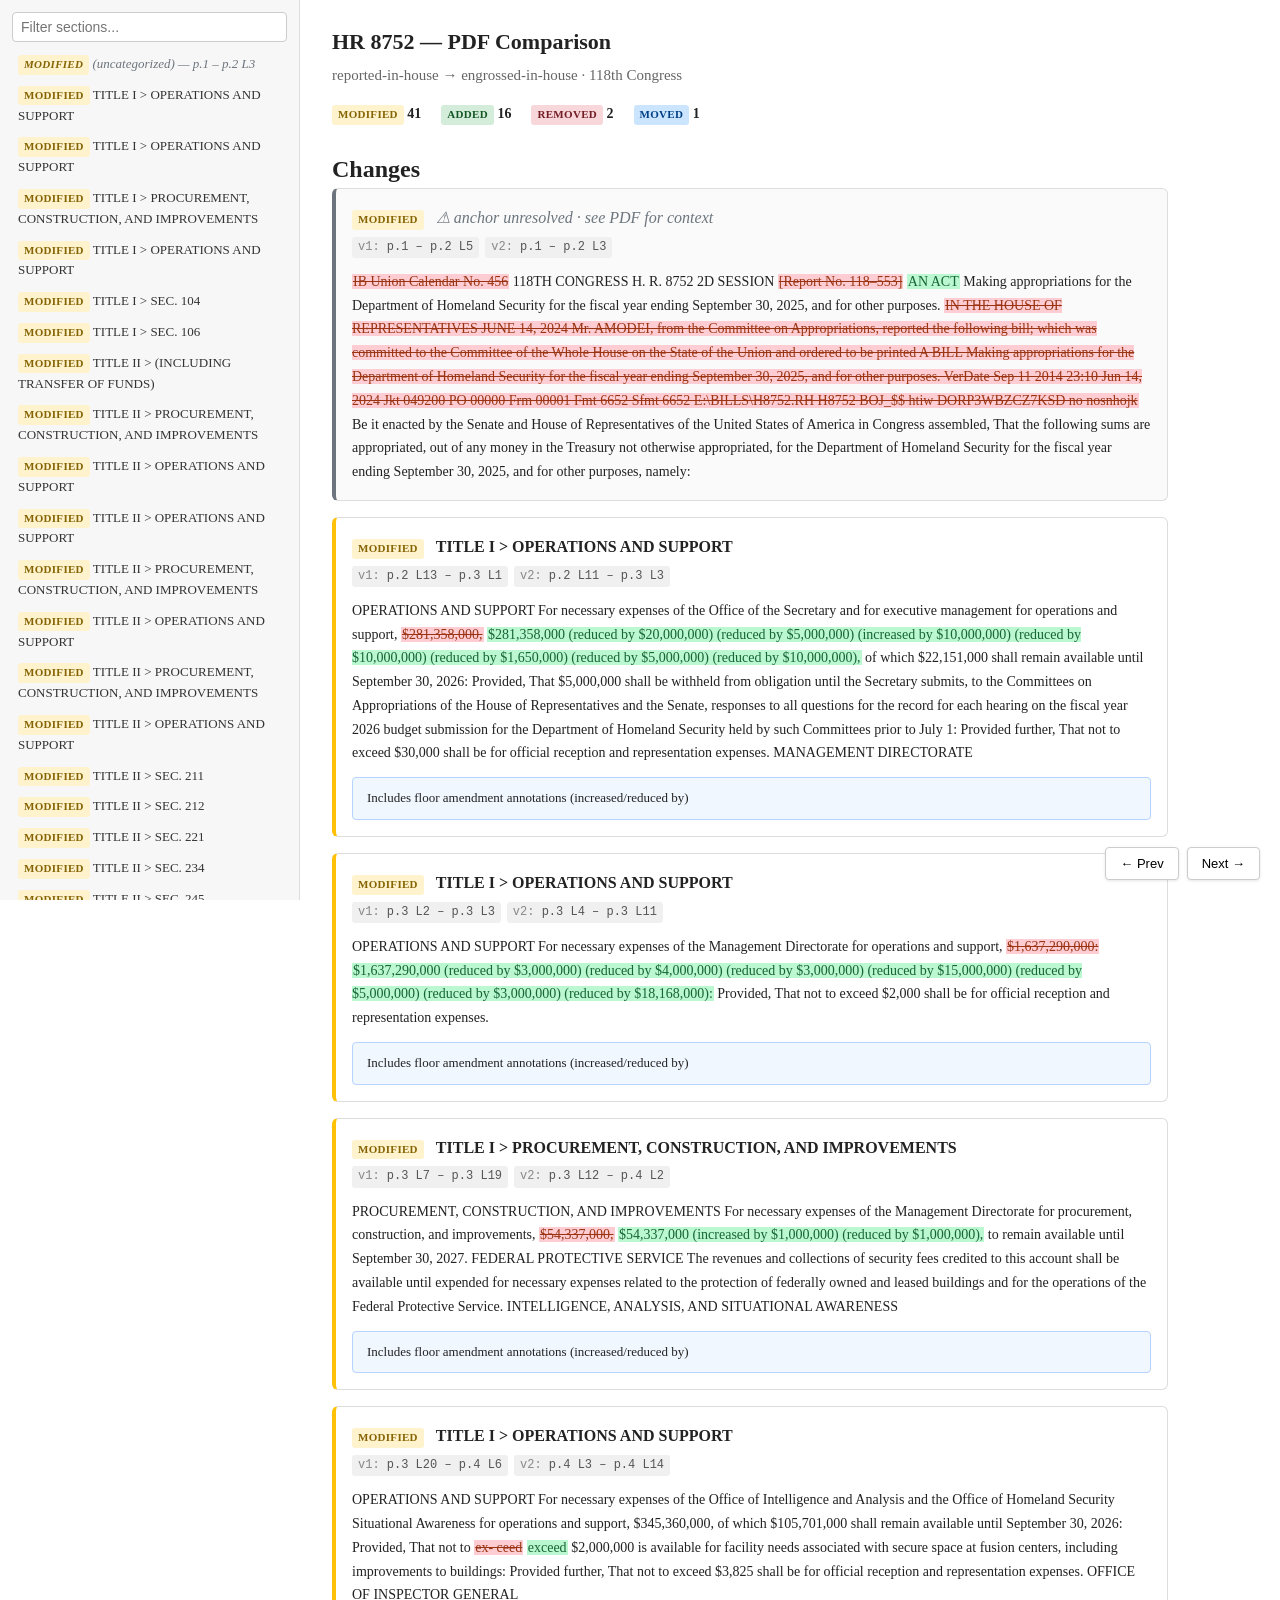
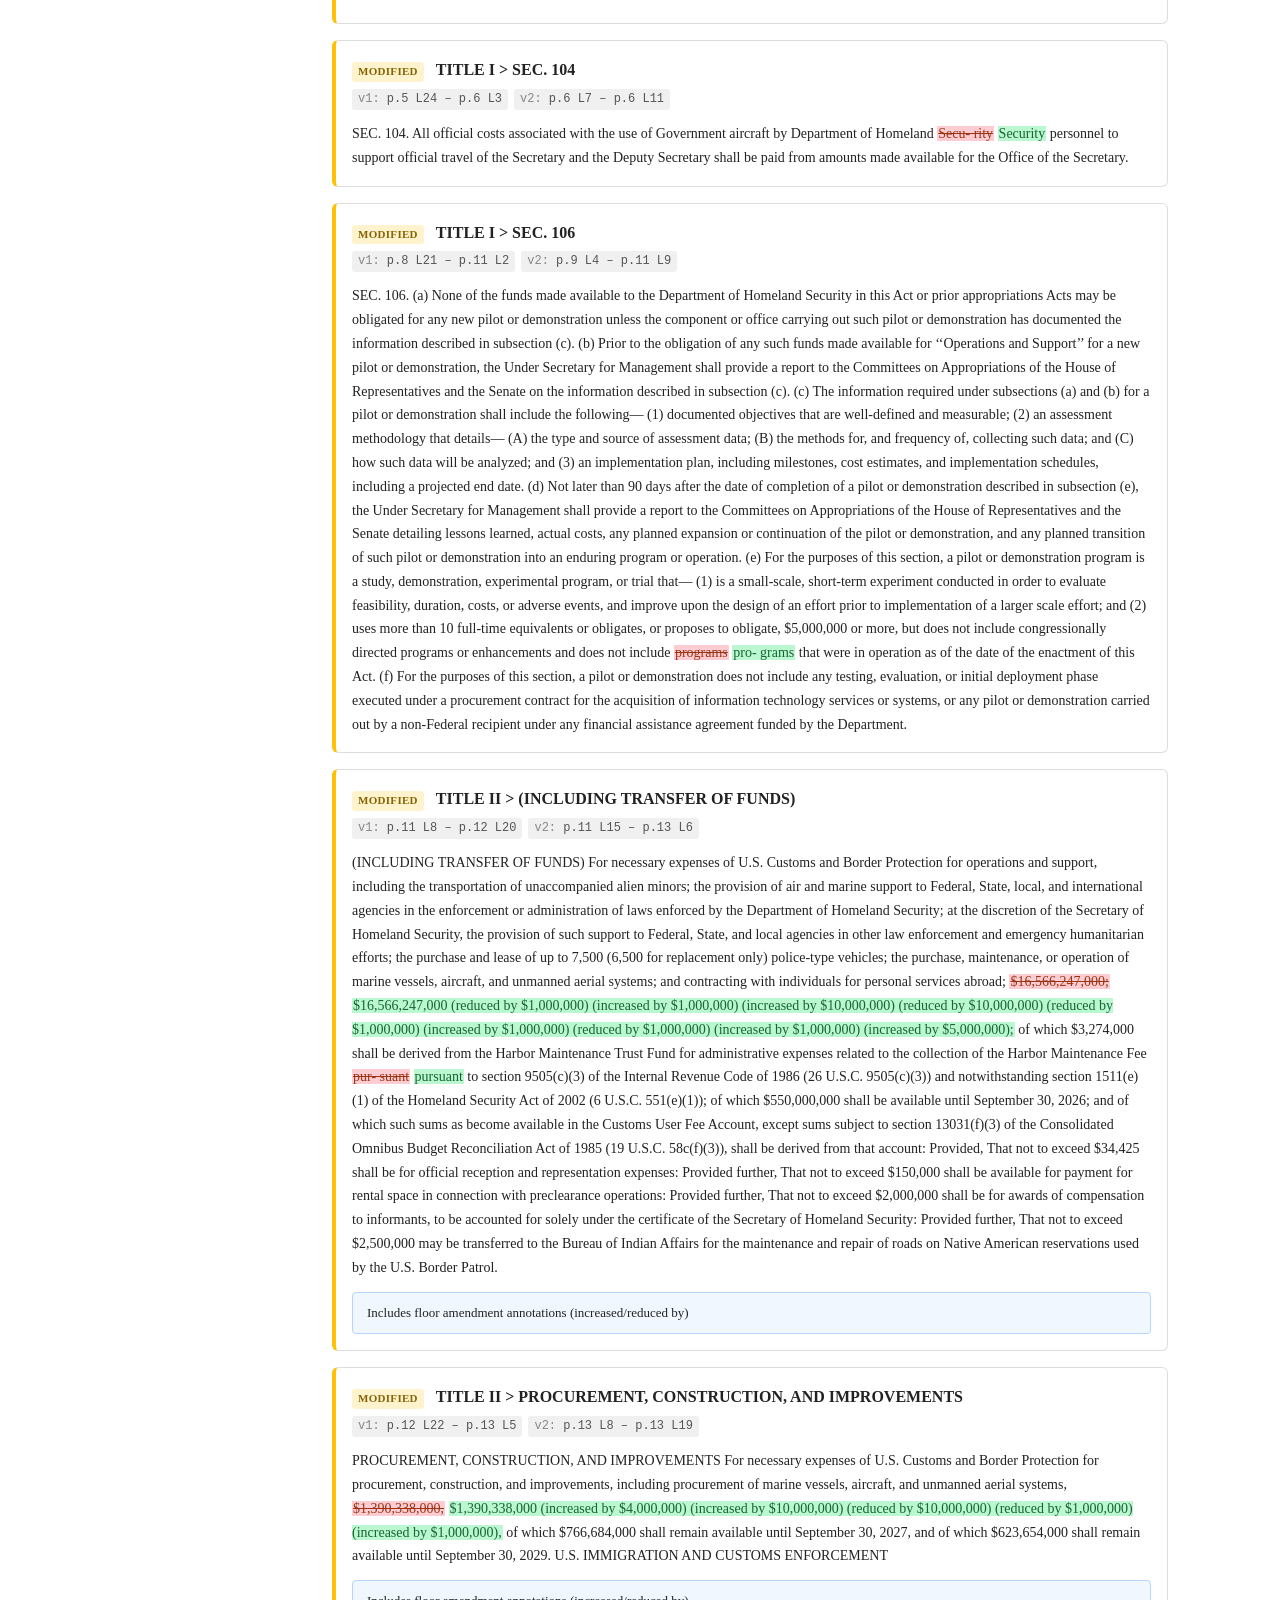
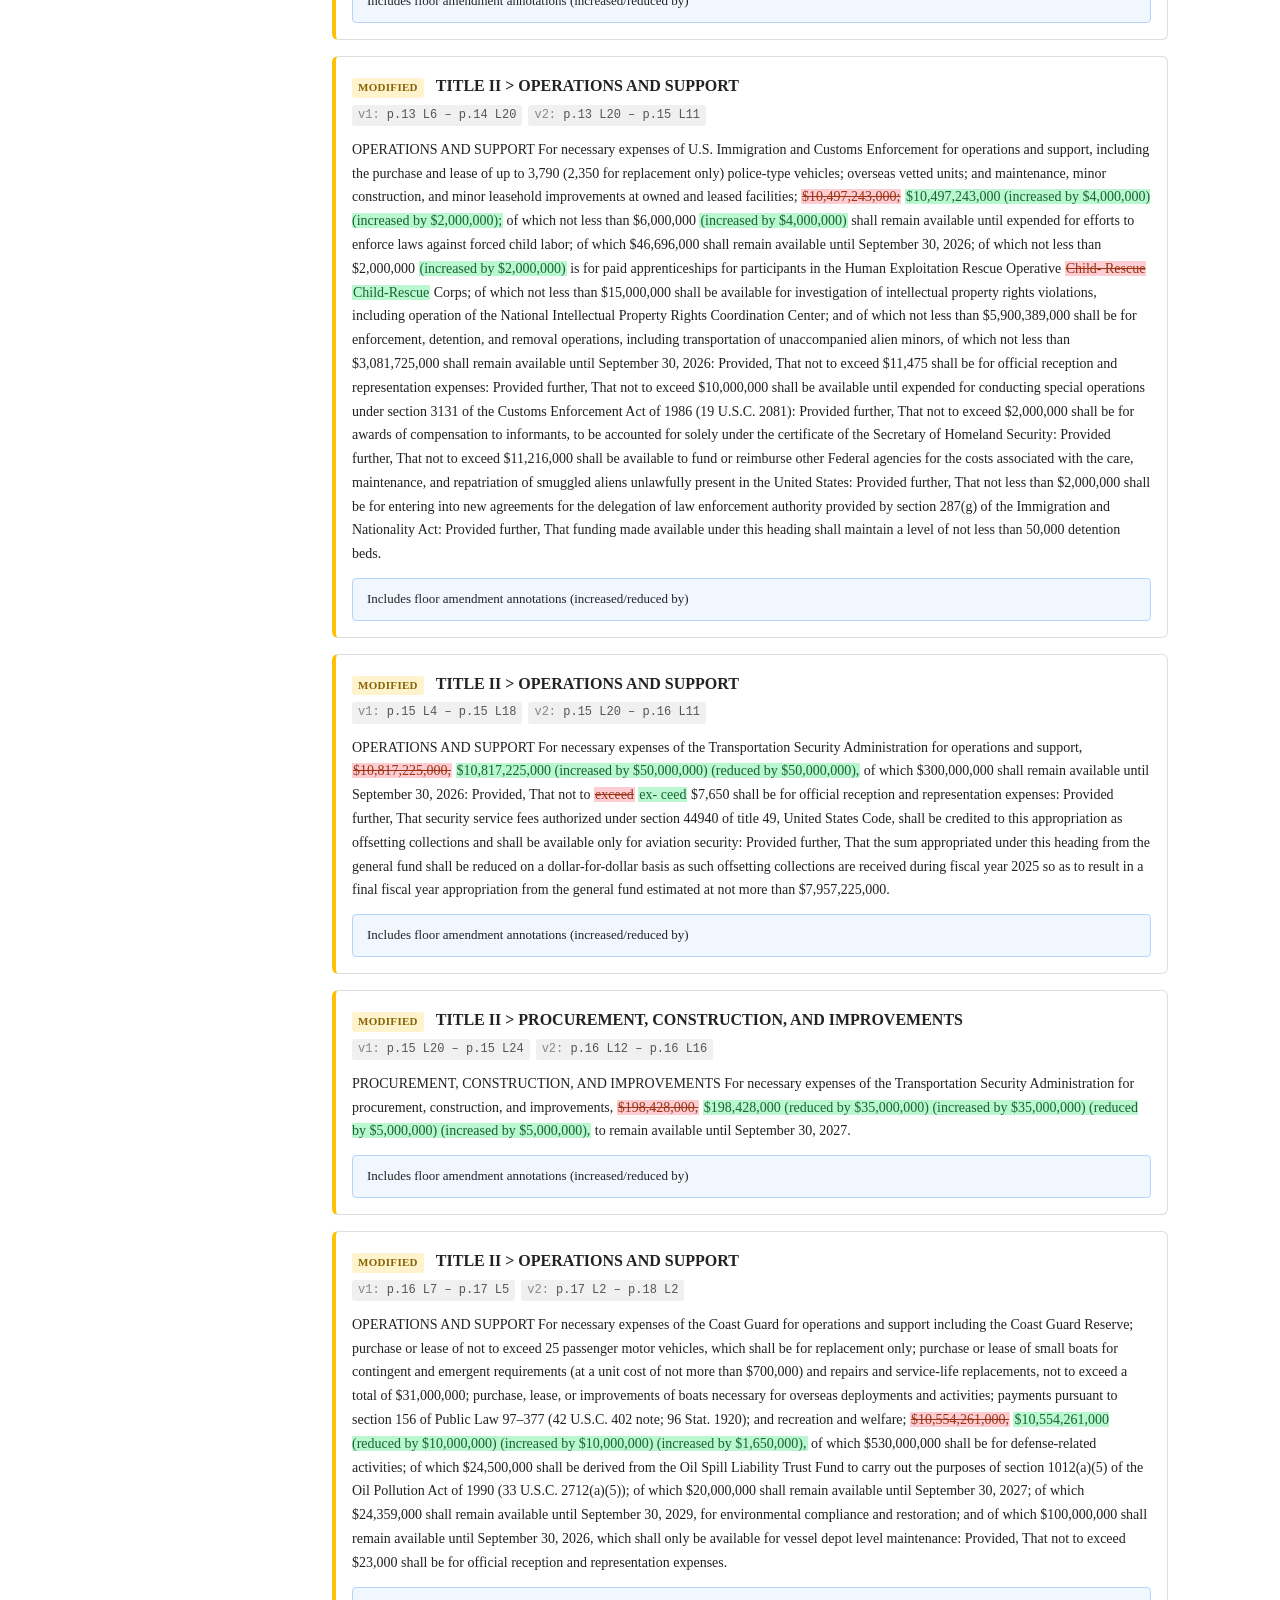
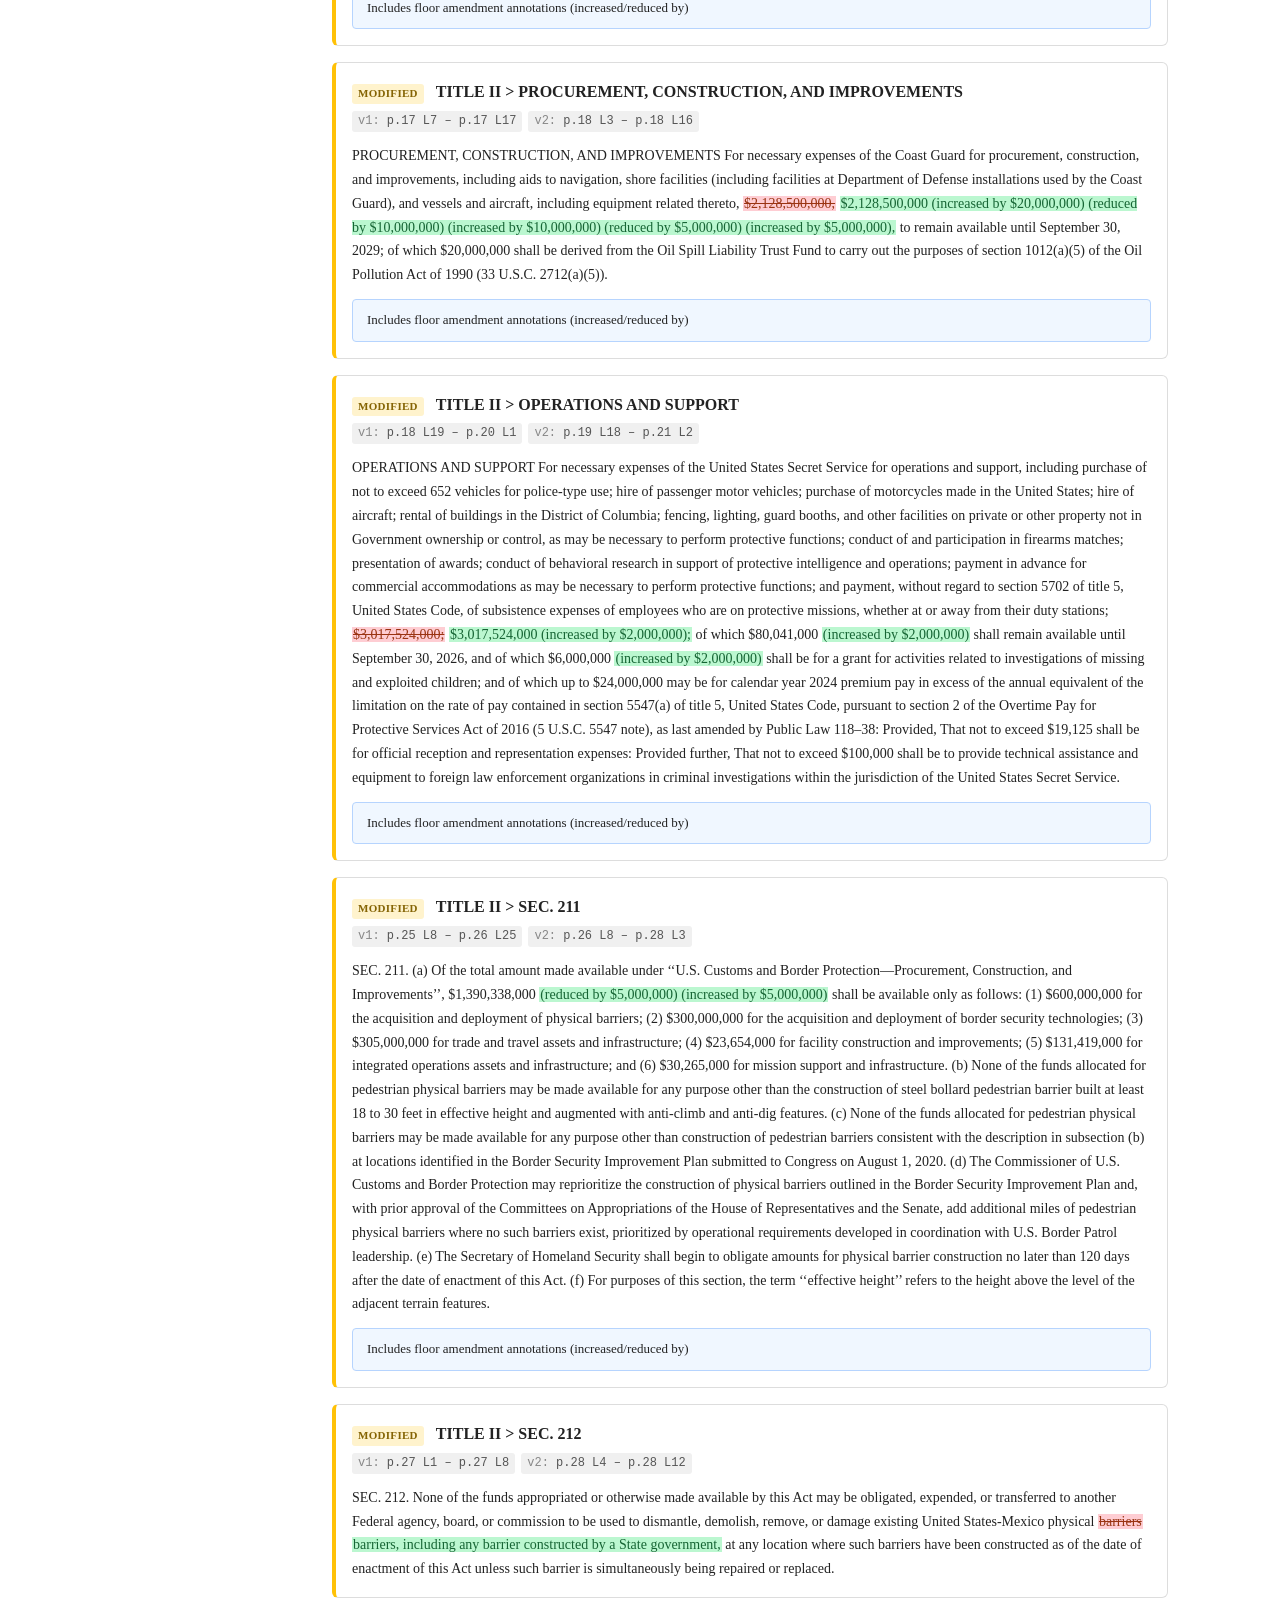
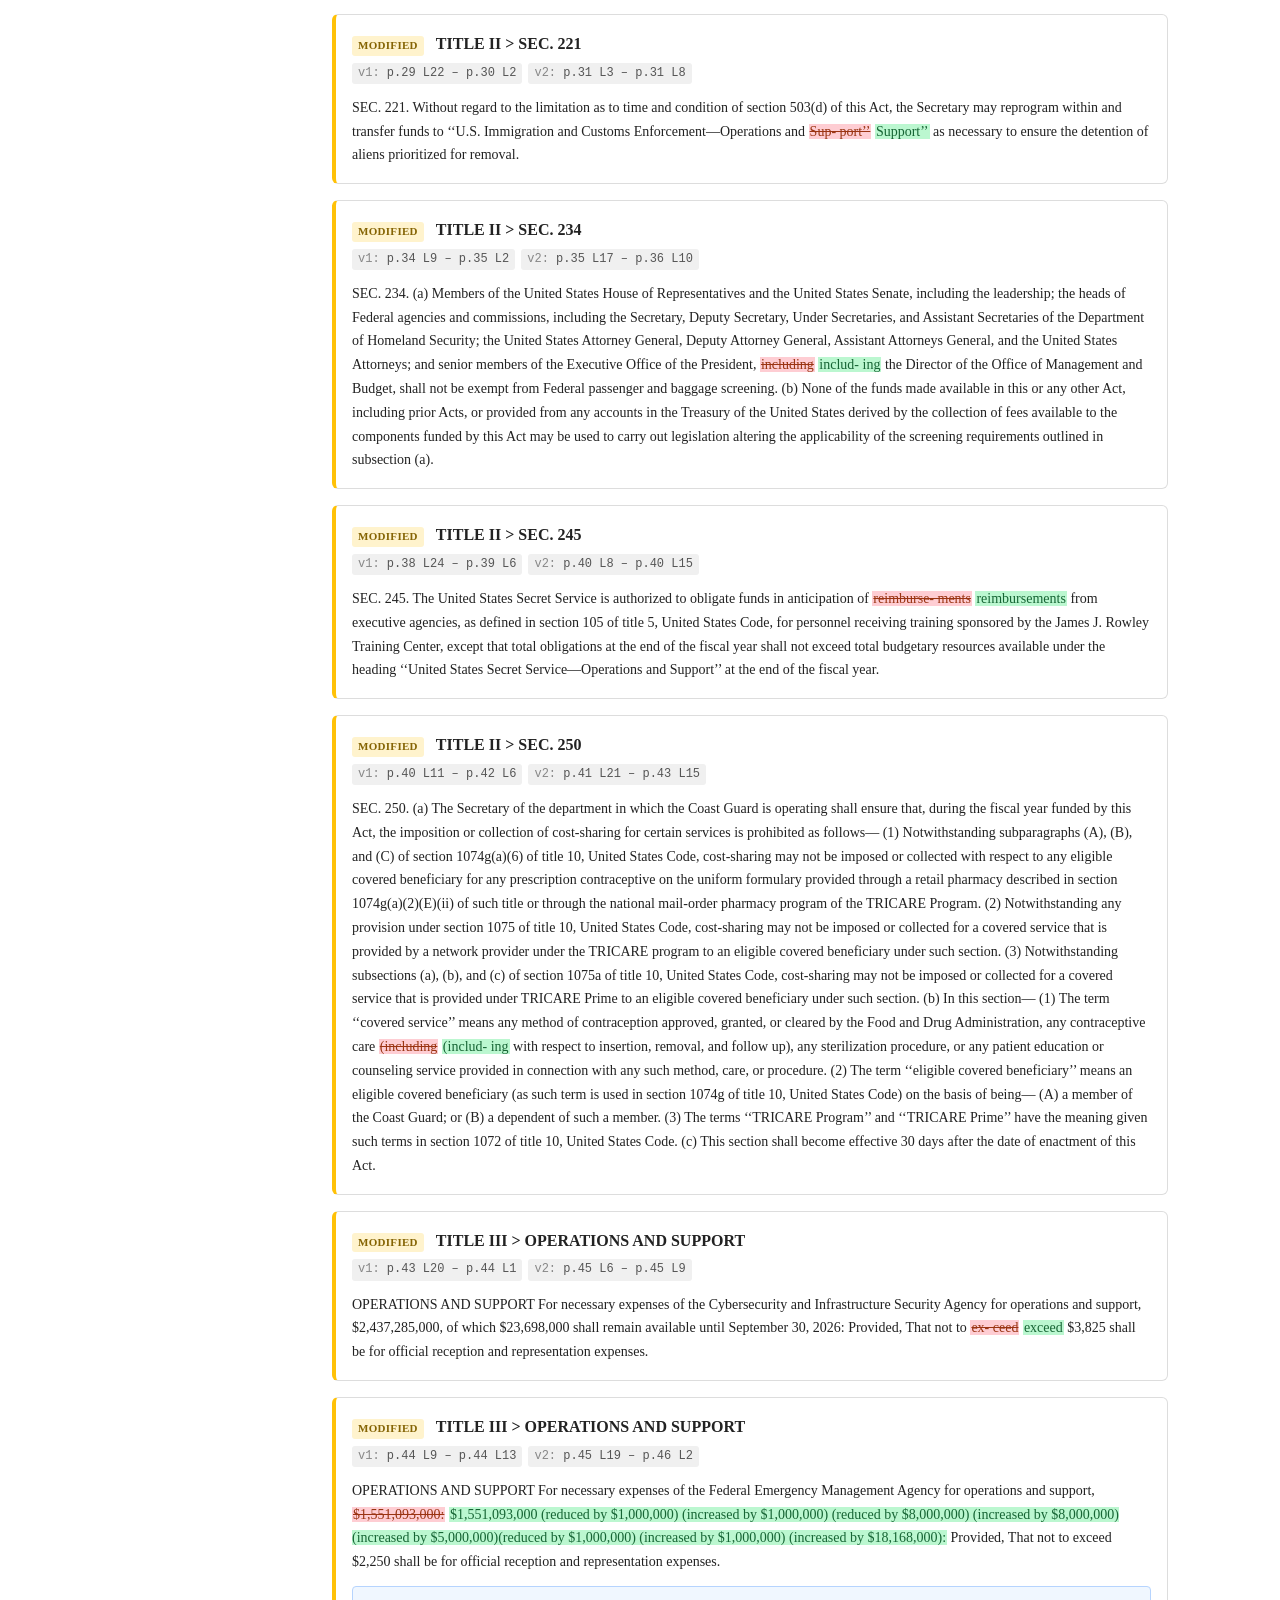
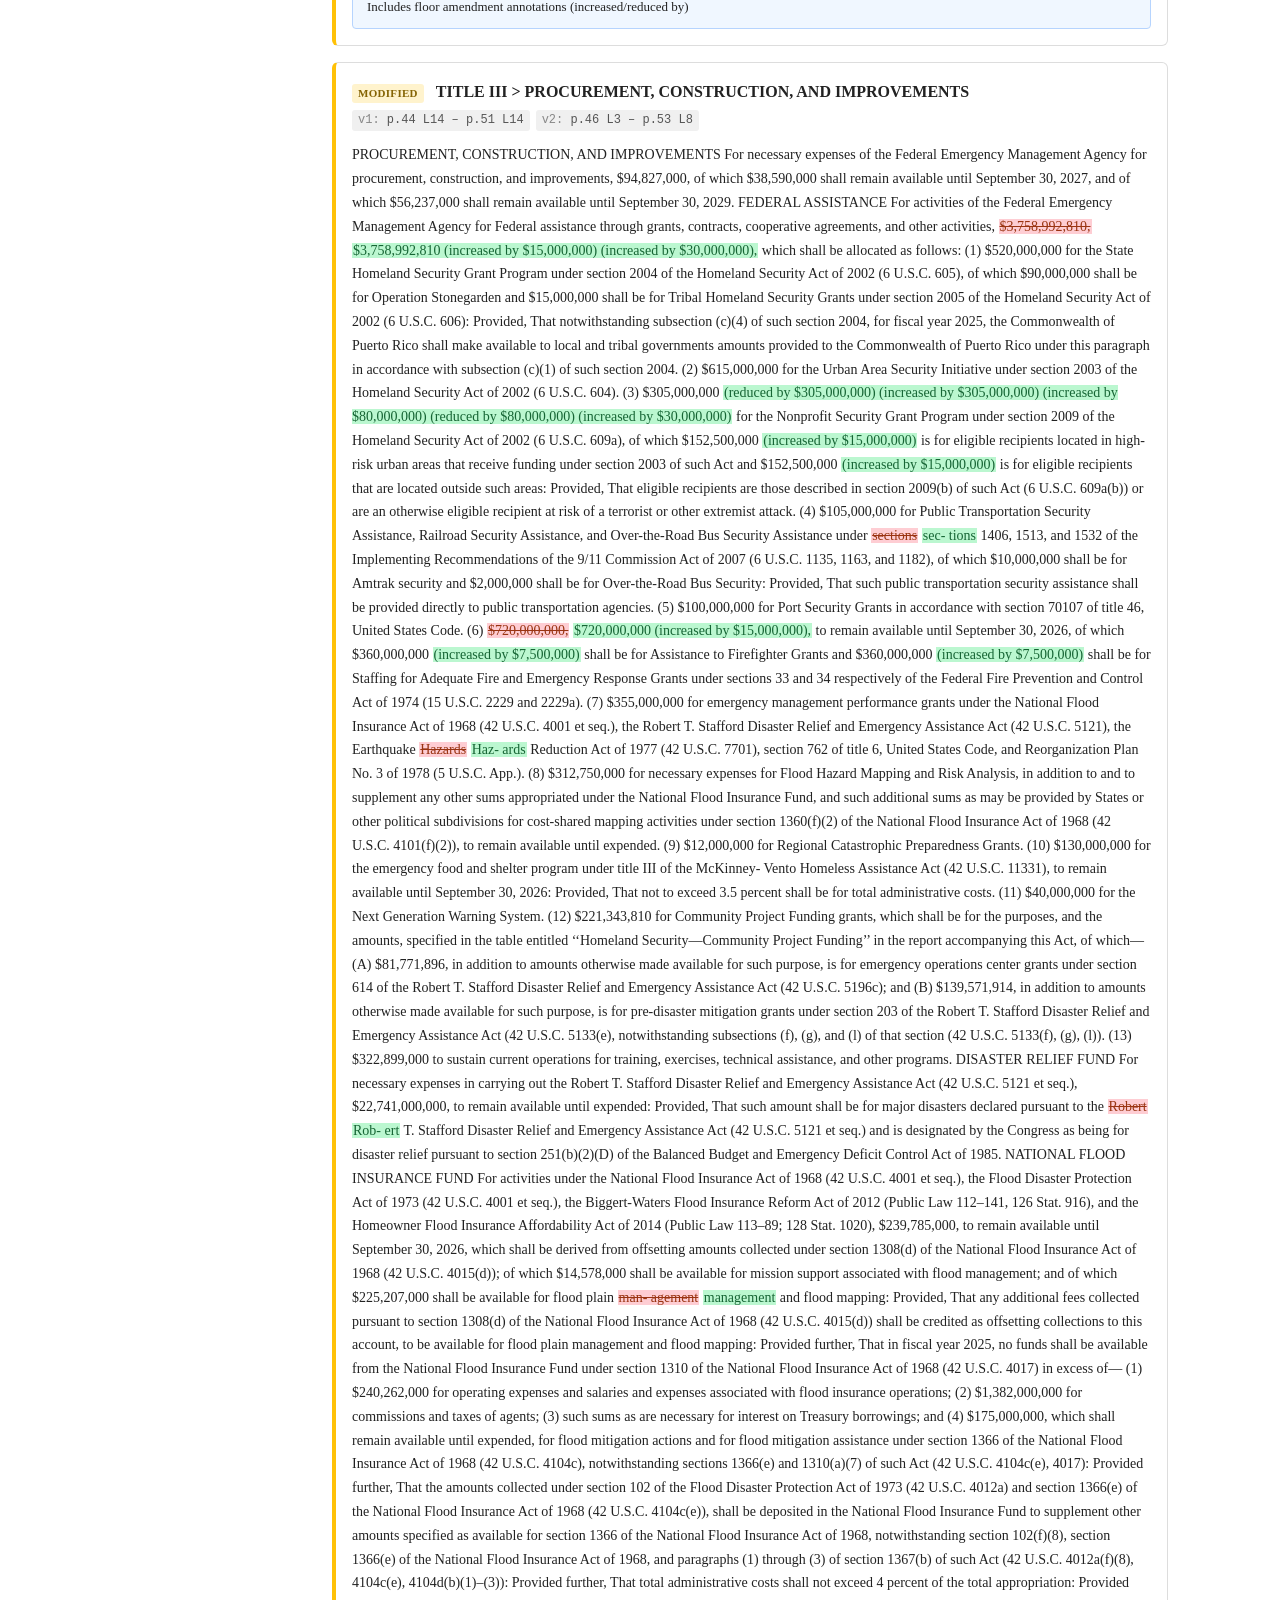
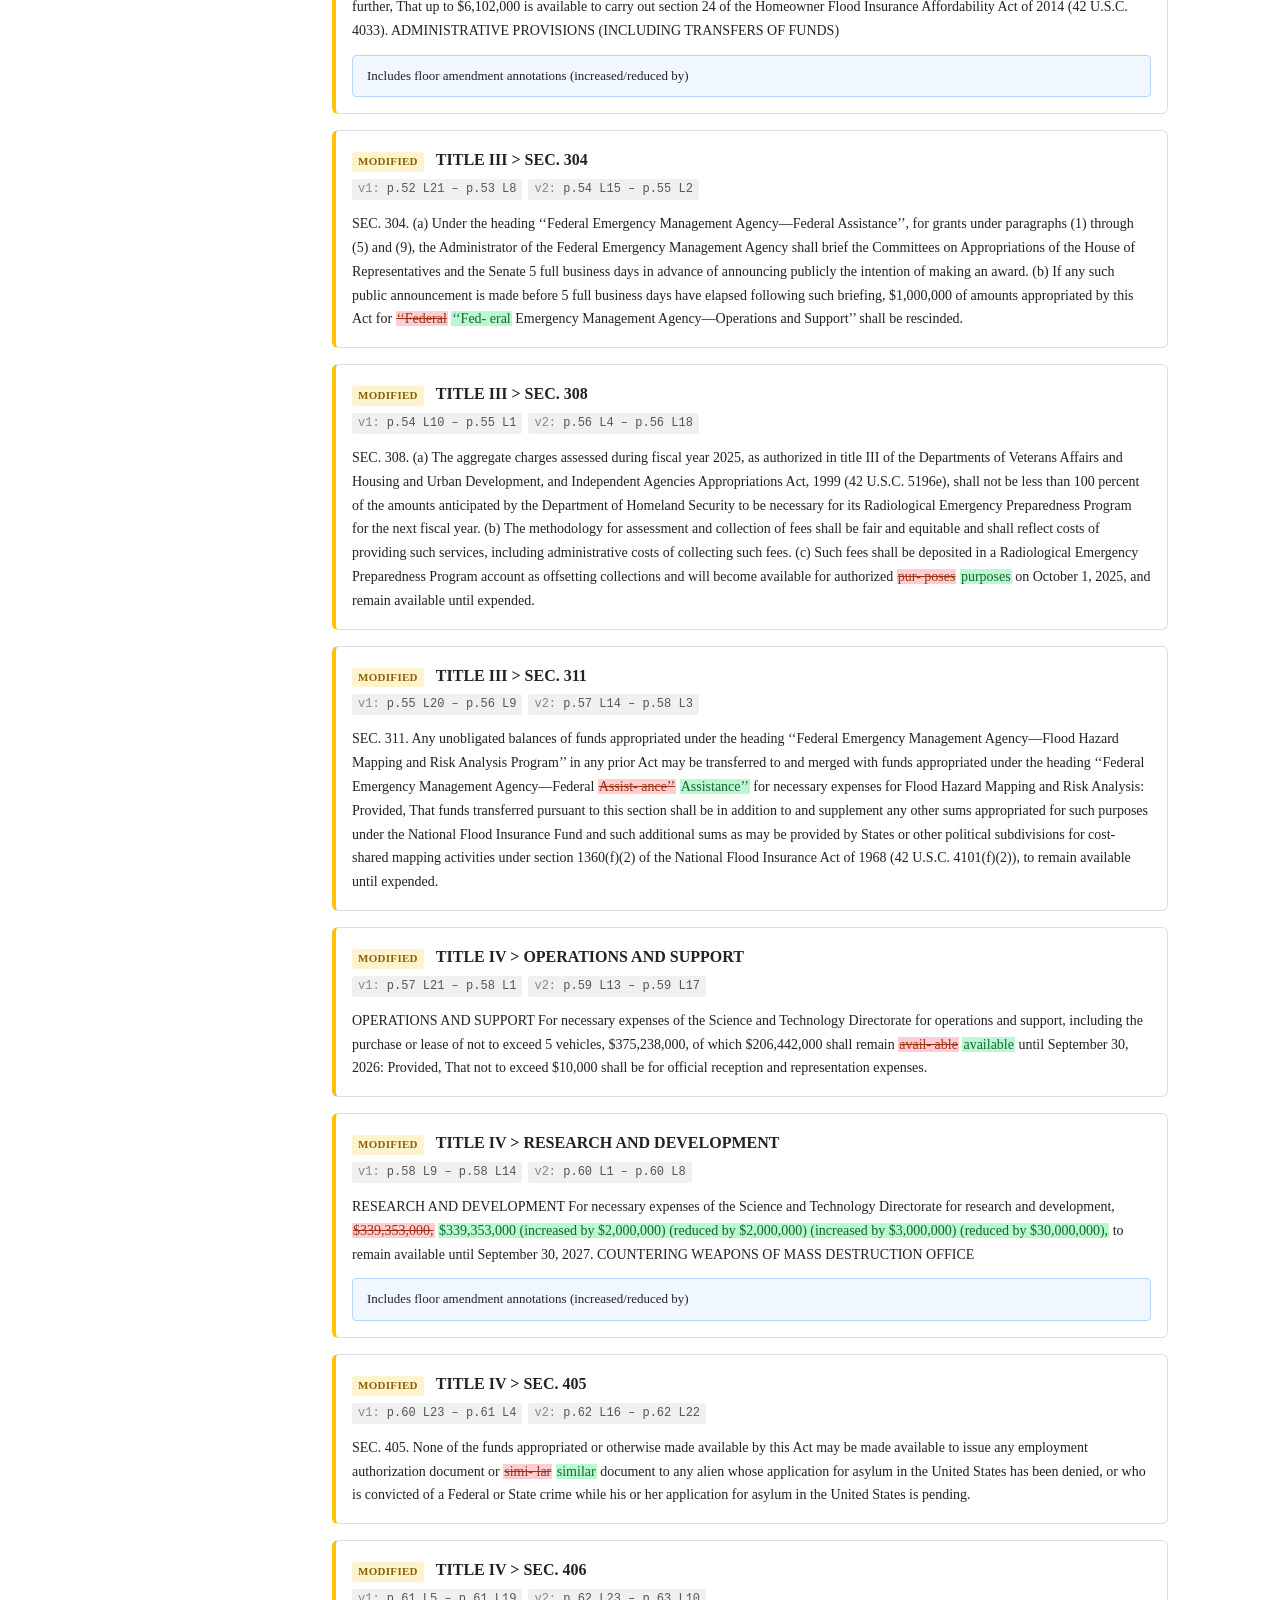
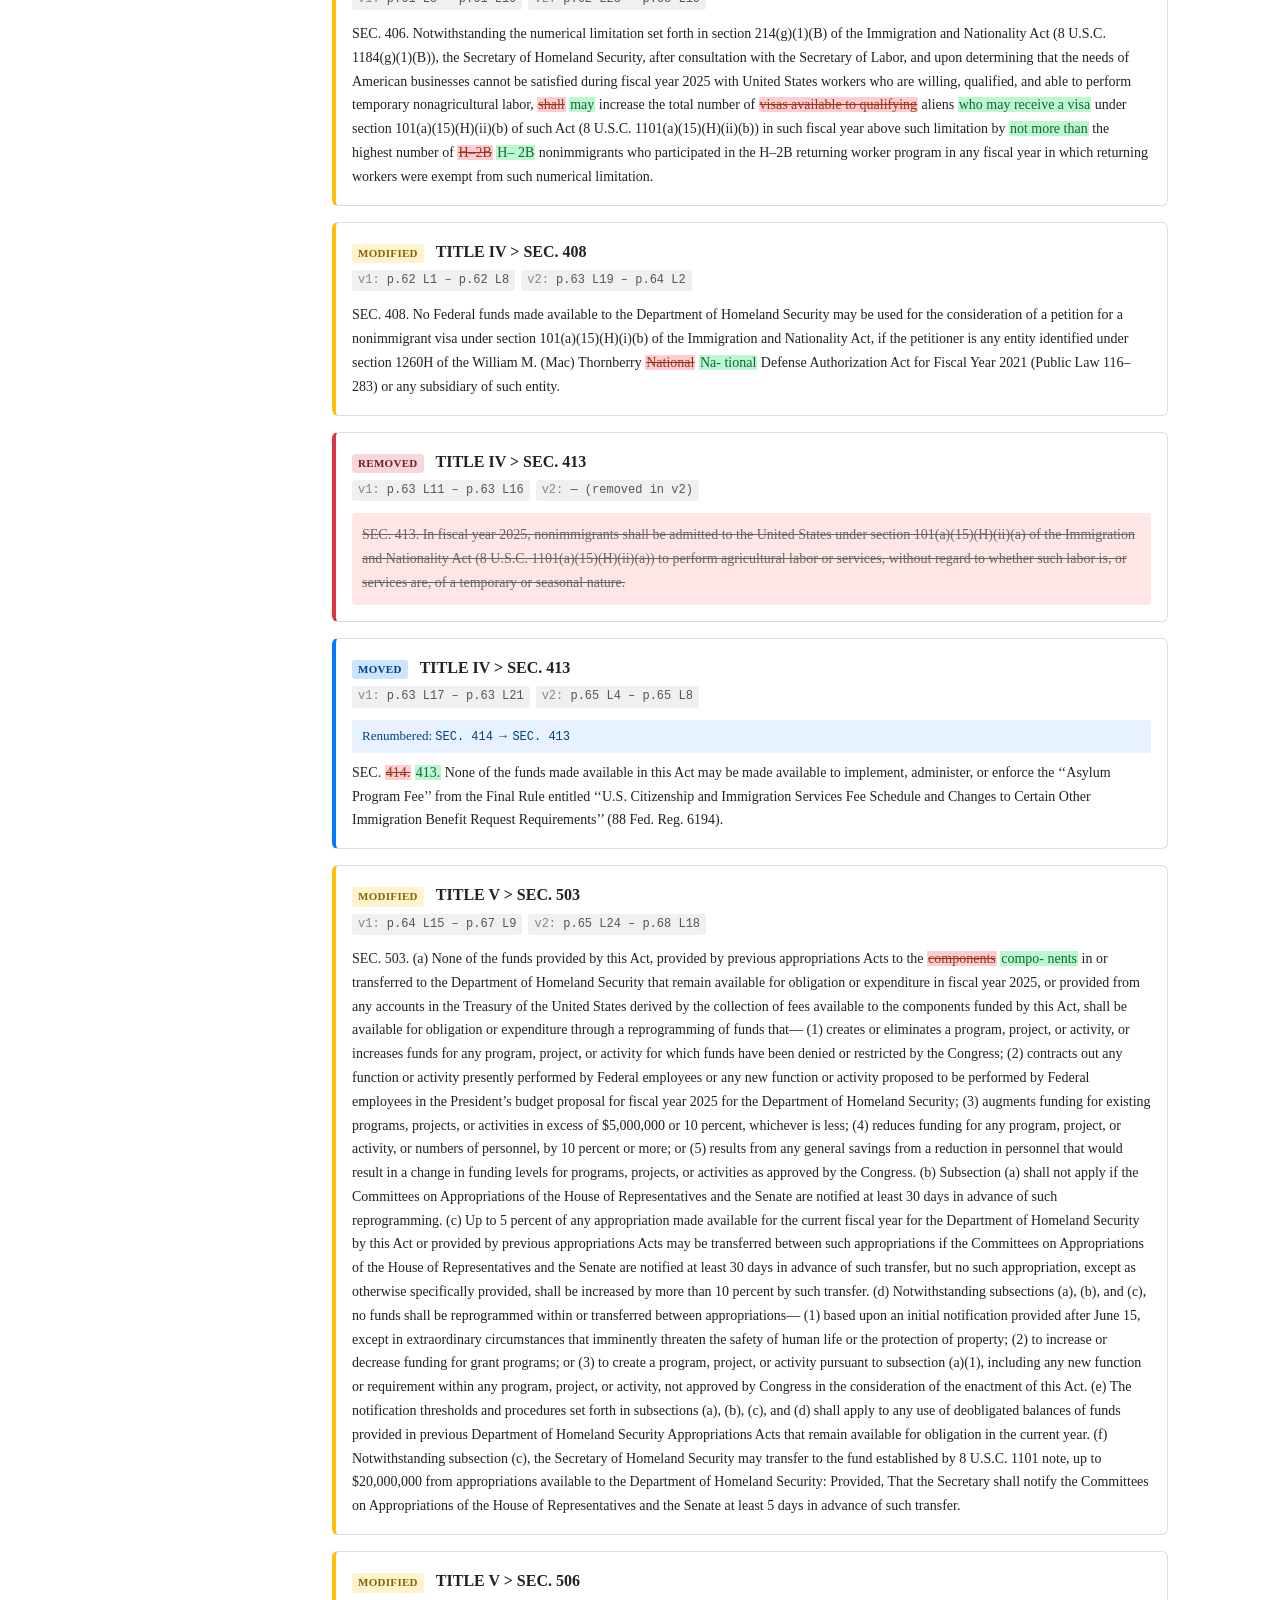
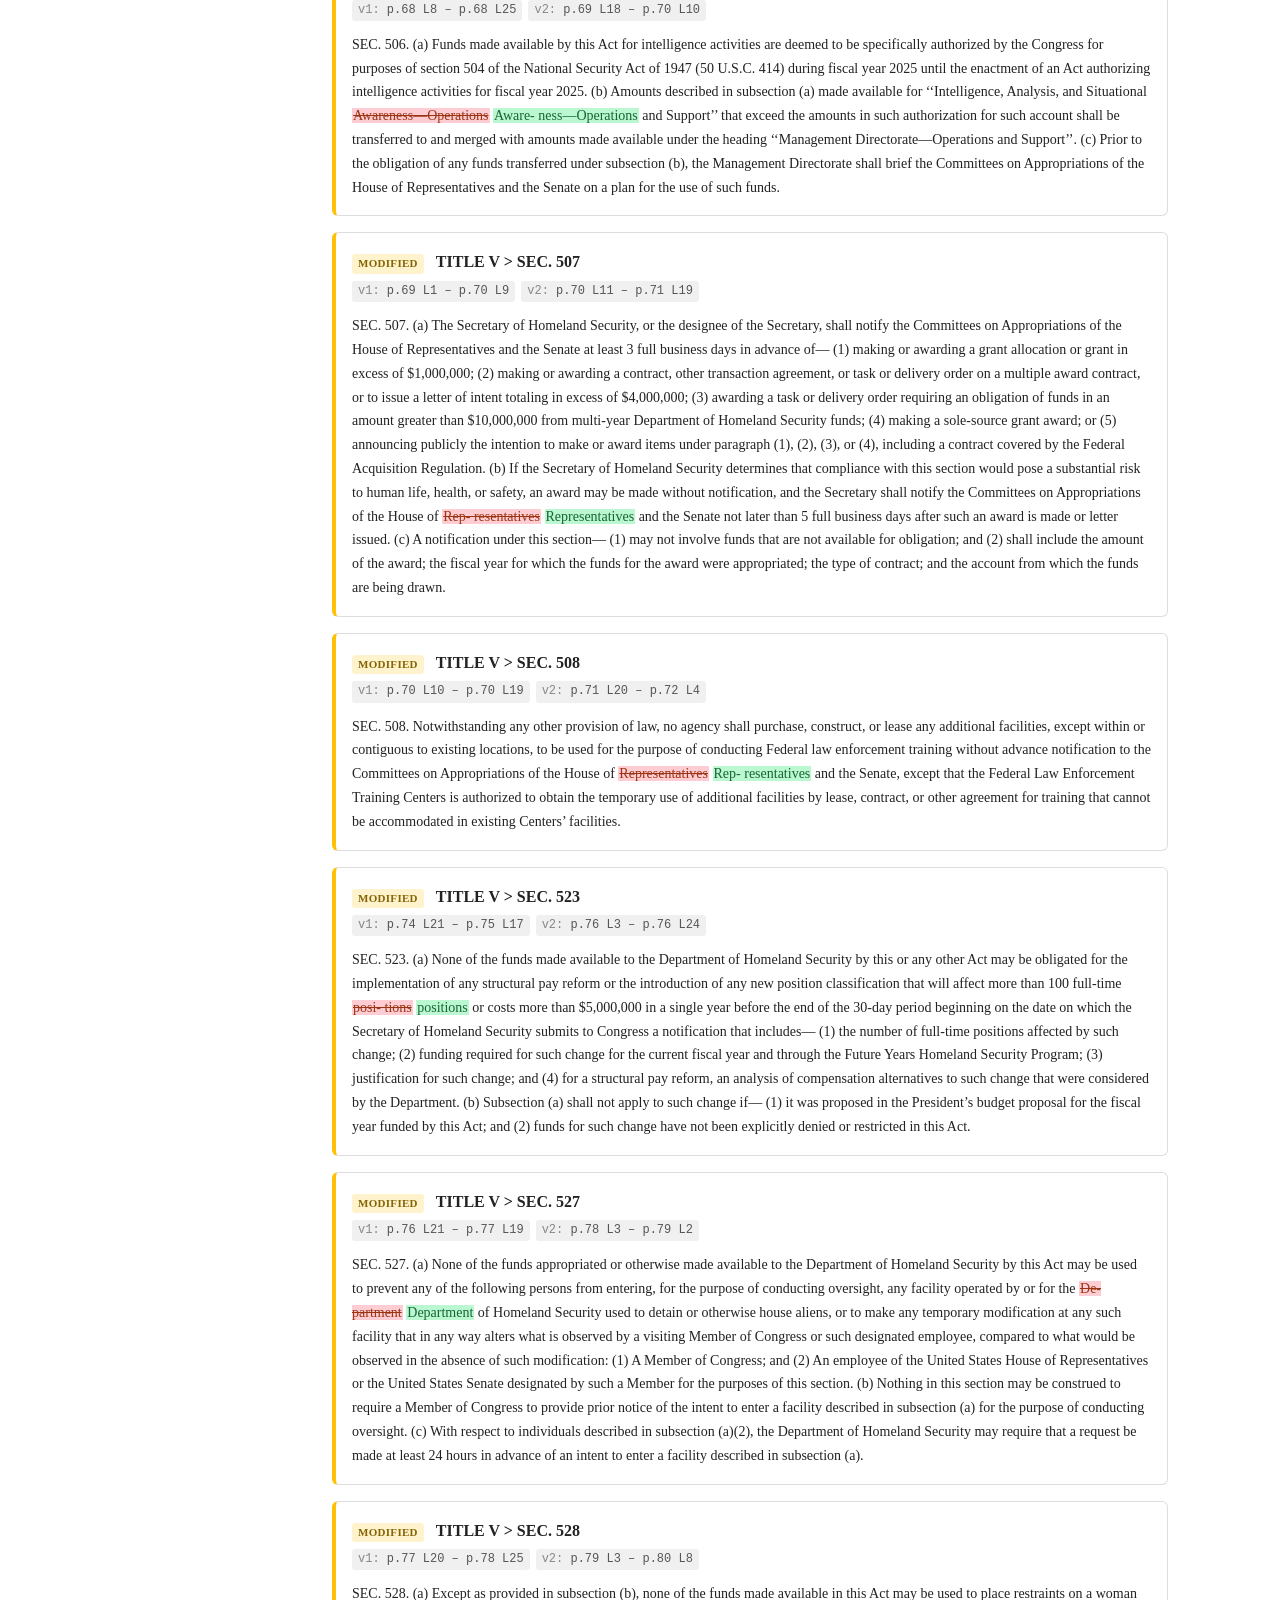
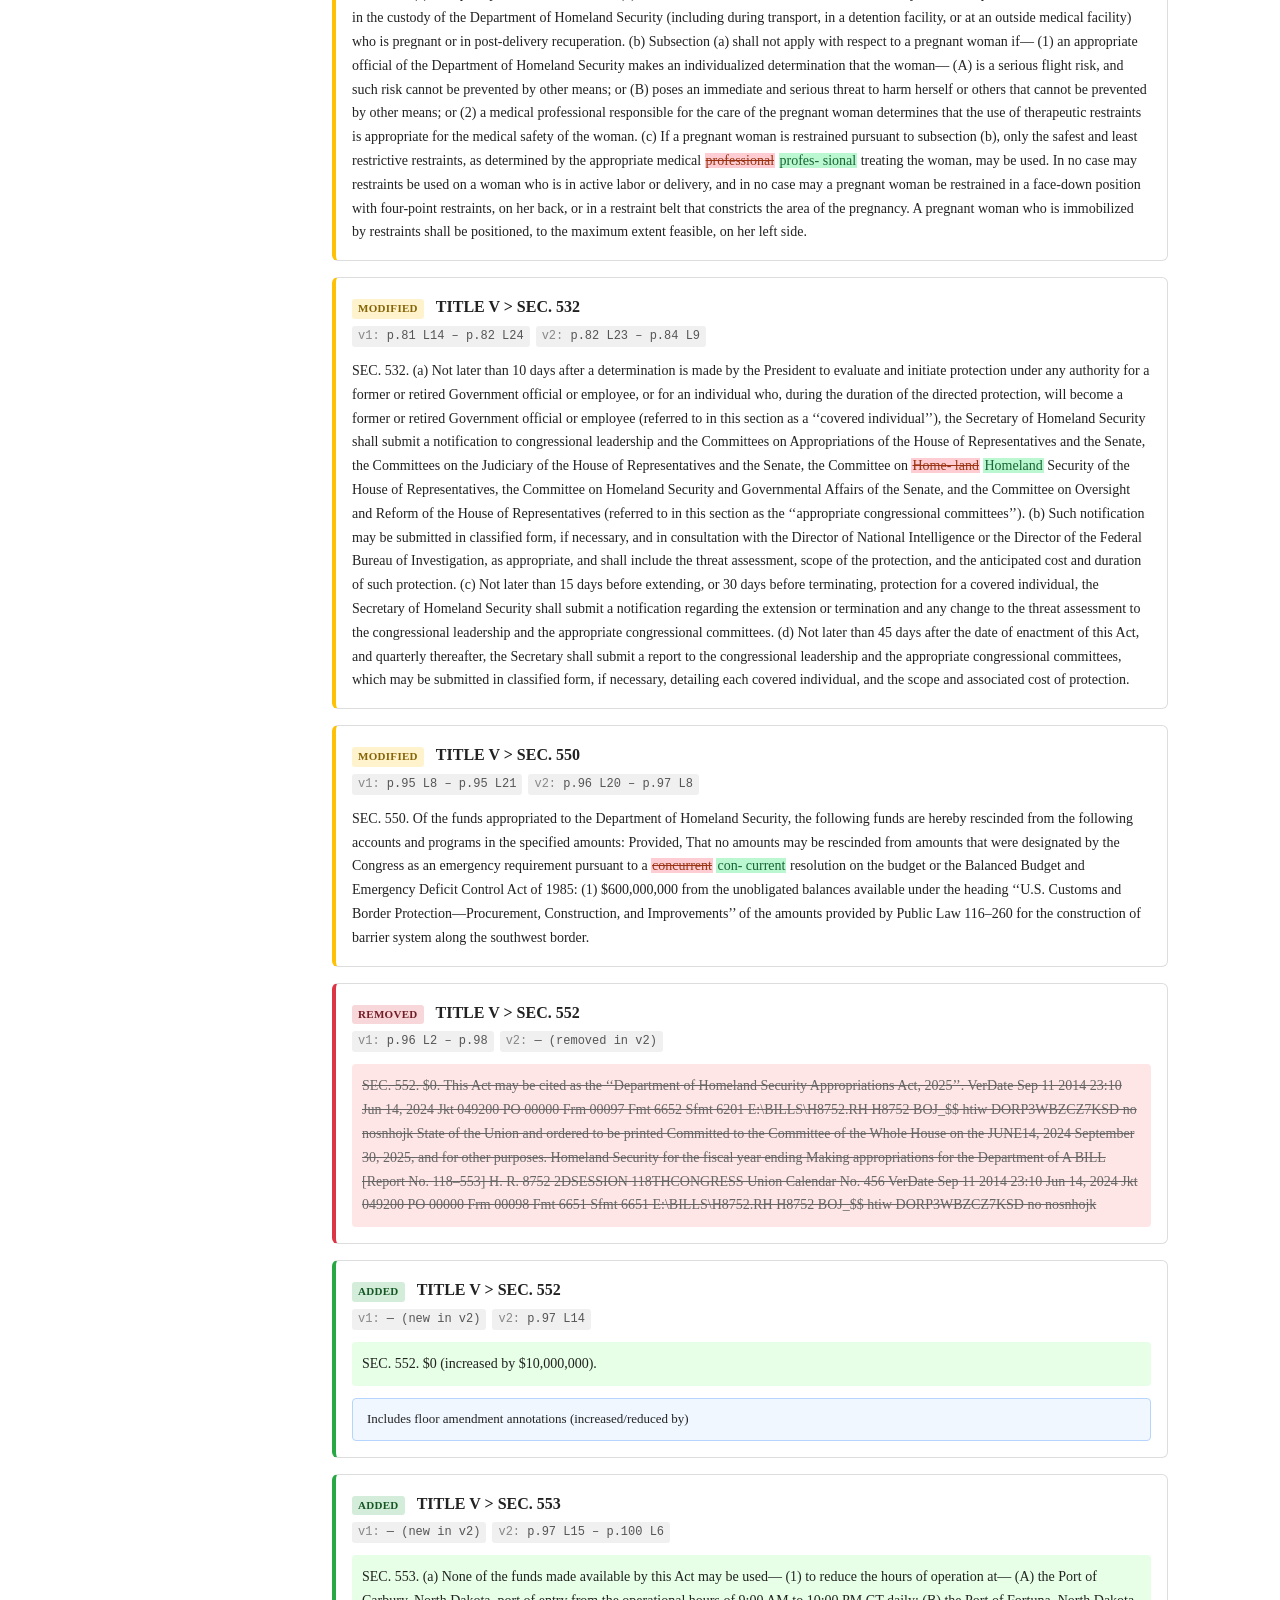
==== examples/hr8752_pdf_diff.html @ 9c839100 "Phase 2 Step 4: recall test against 13 fixture cases (all pass) + pair-split fix test_pdf_diff_recal" ====
<!DOCTYPE html>
<html lang="en">
<head>
<meta charset="utf-8">
<meta name="viewport" content="width=device-width, initial-scale=1">
<title>PDF Diff: HR 8752</title>
<style>
* { box-sizing: border-box; margin: 0; padding: 0; }
body { font-family: Georgia, 'Times New Roman', serif; color: #222; line-height: 1.6; }
.layout { display: flex; min-height: 100vh; }

.sidebar { width: 300px; position: fixed; top: 0; left: 0; height: 100vh;
  overflow-y: auto; background: #f7f7f7; border-right: 1px solid #ddd; padding: 12px; }
.sidebar input { width: 100%; padding: 6px 8px; margin-bottom: 8px;
  border: 1px solid #ccc; border-radius: 4px; font-size: 14px; }
.sidebar ul { list-style: none; }
.sidebar li { margin-bottom: 2px; }
.sidebar a { display: block; padding: 4px 6px; text-decoration: none;
  color: #333; font-size: 13px; border-radius: 3px; }
.sidebar a:hover { background: #e8e8e8; }
.sidebar .nav-item.unanchored a { color: #6c757d; font-style: italic; }

.main { margin-left: 300px; padding: 24px 32px; max-width: 900px; flex: 1; }

.report-header h1 { font-size: 22px; margin-bottom: 4px; }
.report-header .versions { color: #666; font-size: 15px; margin-bottom: 16px; }
.summary-bar { display: flex; gap: 16px; margin-bottom: 24px; flex-wrap: wrap; }
.summary-item { font-size: 14px; }
.summary-item strong { margin-right: 4px; }

.badge { display: inline-block; padding: 1px 6px; border-radius: 3px;
  font-size: 11px; font-weight: 600; text-transform: uppercase; letter-spacing: 0.3px; }
.badge-modified { background: #fff3cd; color: #856404; }
.badge-added { background: #d4edda; color: #155724; }
.badge-removed { background: #f8d7da; color: #721c24; }
.badge-moved { background: #cce5ff; color: #004085; }

.financial-table { width: 100%; border-collapse: collapse; margin-bottom: 24px; font-size: 14px; }
.financial-table th { background: #f0f0f0; text-align: left; padding: 8px; border-bottom: 2px solid #ccc; }
.financial-table td { padding: 6px 8px; border-bottom: 1px solid #eee; }
.financial-table .amount { text-align: right; font-variant-numeric: tabular-nums; }
.financial-table a { color: #0056b3; text-decoration: none; }
.financial-table a:hover { text-decoration: underline; }
tr.increase .change-amount { color: #155724; }
tr.decrease .change-amount { color: #721c24; }
tr.unchanged .change-amount { color: #666; }

.change-card { border: 1px solid #ddd; border-radius: 6px; margin-bottom: 16px;
  padding: 16px; background: #fff; }
.change-card.added { border-left: 4px solid #28a745; }
.change-card.removed { border-left: 4px solid #dc3545; }
.change-card.modified { border-left: 4px solid #ffc107; }
.change-card.moved { border-left: 4px solid #007bff; }
.change-card.unanchored { border-left: 4px solid #6c757d; background: #fafafa; }
.change-card.unanchored .change-header h3 {
  color: #6c757d; font-style: italic; font-weight: 400; }
.change-card.unanchored .change-header h3::before { content: "⚠ "; }

.change-header { margin-bottom: 6px; }
.change-header h3 { font-size: 16px; display: inline; margin-left: 8px; font-weight: 600; }

.citation { font-family: 'SF Mono', Menlo, Consolas, monospace; font-size: 12px;
  color: #555; margin: 4px 0 12px; }
.citation .v1, .citation .v2 { display: inline-block; padding: 1px 6px;
  background: #f0f0f0; border-radius: 3px; margin-right: 6px; }
.citation .v1::before { content: "v1: "; color: #888; }
.citation .v2::before { content: "v2: "; color: #888; }

.change-body { font-size: 14px; line-height: 1.7; }
.added-text { background: #e6ffe6; padding: 10px; border-radius: 4px; }
.removed-text { background: #ffe6e6; padding: 10px; border-radius: 4px;
  text-decoration: line-through; color: #666; }
.old-text { background: #ffe6e6; padding: 8px; border-radius: 4px; margin-bottom: 8px; }
.new-text { background: #e6ffe6; padding: 8px; border-radius: 4px; }
.move-info { font-size: 13px; color: #004085; margin-bottom: 8px;
  padding: 6px 10px; background: #e7f1ff; border-radius: 3px; }
.move-info code { font-family: 'SF Mono', Menlo, Consolas, monospace; font-size: 12px; }

del { background: #fecdd3; text-decoration: line-through; color: #9a3412; padding: 0 1px; }
ins { background: #bbf7d0; text-decoration: none; color: #166534; padding: 0 1px; }

.financial-callout { margin-top: 12px; padding: 10px 14px; background: #f0f7ff;
  border: 1px solid #b6d4fe; border-radius: 4px; font-size: 13px;
  font-variant-numeric: tabular-nums; }
.financial-callout .row { display: flex; gap: 10px; margin-bottom: 2px; }
.financial-callout .label { color: #555; min-width: 110px; }
.financial-callout .delta.decrease { color: #721c24; font-weight: 600; }
.financial-callout .delta.increase { color: #155724; font-weight: 600; }
.financial-callout .delta.unchanged { color: #555; }
.financial-callout .net { margin-top: 6px; padding-top: 6px;
  border-top: 1px solid #b6d4fe; font-weight: 600; }
.amendment-list-card { margin-top: 6px; font-size: 12px; color: #555; }
.amendment-list-card code { font-family: 'SF Mono', Menlo, Consolas, monospace; }

.nav-buttons { position: fixed; bottom: 20px; right: 20px; display: flex; gap: 8px; z-index: 10; }
.nav-buttons button { padding: 8px 14px; border: 1px solid #ccc; border-radius: 4px;
  background: #fff; cursor: pointer; font-size: 13px; box-shadow: 0 1px 3px rgba(0,0,0,0.1); }
.nav-buttons button:hover { background: #f0f0f0; }

@media print {
  .sidebar, .nav-buttons, #sidebar-filter { display: none; }
  .main { margin-left: 0; }
  .change-card { break-inside: avoid; }
}

</style>
</head>
<body>
<div class="layout">
<nav class="sidebar">
<input type="text" id="sidebar-filter" placeholder="Filter sections...">
<ul><li class="nav-item unanchored" data-type="modified"><a href="#change-0"><span class="badge badge-modified">modified</span> (uncategorized) — p.1 – p.2 L3</a></li><li class="nav-item" data-type="modified"><a href="#change-1"><span class="badge badge-modified">modified</span> TITLE I &gt; OPERATIONS AND SUPPORT</a></li><li class="nav-item" data-type="modified"><a href="#change-2"><span class="badge badge-modified">modified</span> TITLE I &gt; OPERATIONS AND SUPPORT</a></li><li class="nav-item" data-type="modified"><a href="#change-3"><span class="badge badge-modified">modified</span> TITLE I &gt; PROCUREMENT, CONSTRUCTION, AND IMPROVEMENTS</a></li><li class="nav-item" data-type="modified"><a href="#change-4"><span class="badge badge-modified">modified</span> TITLE I &gt; OPERATIONS AND SUPPORT</a></li><li class="nav-item" data-type="modified"><a href="#change-5"><span class="badge badge-modified">modified</span> TITLE I &gt; SEC. 104</a></li><li class="nav-item" data-type="modified"><a href="#change-6"><span class="badge badge-modified">modified</span> TITLE I &gt; SEC. 106</a></li><li class="nav-item" data-type="modified"><a href="#change-7"><span class="badge badge-modified">modified</span> TITLE II &gt; (INCLUDING TRANSFER OF FUNDS)</a></li><li class="nav-item" data-type="modified"><a href="#change-8"><span class="badge badge-modified">modified</span> TITLE II &gt; PROCUREMENT, CONSTRUCTION, AND IMPROVEMENTS</a></li><li class="nav-item" data-type="modified"><a href="#change-9"><span class="badge badge-modified">modified</span> TITLE II &gt; OPERATIONS AND SUPPORT</a></li><li class="nav-item" data-type="modified"><a href="#change-10"><span class="badge badge-modified">modified</span> TITLE II &gt; OPERATIONS AND SUPPORT</a></li><li class="nav-item" data-type="modified"><a href="#change-11"><span class="badge badge-modified">modified</span> TITLE II &gt; PROCUREMENT, CONSTRUCTION, AND IMPROVEMENTS</a></li><li class="nav-item" data-type="modified"><a href="#change-12"><span class="badge badge-modified">modified</span> TITLE II &gt; OPERATIONS AND SUPPORT</a></li><li class="nav-item" data-type="modified"><a href="#change-13"><span class="badge badge-modified">modified</span> TITLE II &gt; PROCUREMENT, CONSTRUCTION, AND IMPROVEMENTS</a></li><li class="nav-item" data-type="modified"><a href="#change-14"><span class="badge badge-modified">modified</span> TITLE II &gt; OPERATIONS AND SUPPORT</a></li><li class="nav-item" data-type="modified"><a href="#change-15"><span class="badge badge-modified">modified</span> TITLE II &gt; SEC. 211</a></li><li class="nav-item" data-type="modified"><a href="#change-16"><span class="badge badge-modified">modified</span> TITLE II &gt; SEC. 212</a></li><li class="nav-item" data-type="modified"><a href="#change-17"><span class="badge badge-modified">modified</span> TITLE II &gt; SEC. 221</a></li><li class="nav-item" data-type="modified"><a href="#change-18"><span class="badge badge-modified">modified</span> TITLE II &gt; SEC. 234</a></li><li class="nav-item" data-type="modified"><a href="#change-19"><span class="badge badge-modified">modified</span> TITLE II &gt; SEC. 245</a></li><li class="nav-item" data-type="modified"><a href="#change-20"><span class="badge badge-modified">modified</span> TITLE II &gt; SEC. 250</a></li><li class="nav-item" data-type="modified"><a href="#change-21"><span class="badge badge-modified">modified</span> TITLE III &gt; OPERATIONS AND SUPPORT</a></li><li class="nav-item" data-type="modified"><a href="#change-22"><span class="badge badge-modified">modified</span> TITLE III &gt; OPERATIONS AND SUPPORT</a></li><li class="nav-item" data-type="modified"><a href="#change-23"><span class="badge badge-modified">modified</span> TITLE III &gt; PROCUREMENT, CONSTRUCTION, AND IMPROVEMENTS</a></li><li class="nav-item" data-type="modified"><a href="#change-24"><span class="badge badge-modified">modified</span> TITLE III &gt; SEC. 304</a></li><li class="nav-item" data-type="modified"><a href="#change-25"><span class="badge badge-modified">modified</span> TITLE III &gt; SEC. 308</a></li><li class="nav-item" data-type="modified"><a href="#change-26"><span class="badge badge-modified">modified</span> TITLE III &gt; SEC. 311</a></li><li class="nav-item" data-type="modified"><a href="#change-27"><span class="badge badge-modified">modified</span> TITLE IV &gt; OPERATIONS AND SUPPORT</a></li><li class="nav-item" data-type="modified"><a href="#change-28"><span class="badge badge-modified">modified</span> TITLE IV &gt; RESEARCH AND DEVELOPMENT</a></li><li class="nav-item" data-type="modified"><a href="#change-29"><span class="badge badge-modified">modified</span> TITLE IV &gt; SEC. 405</a></li><li class="nav-item" data-type="modified"><a href="#change-30"><span class="badge badge-modified">modified</span> TITLE IV &gt; SEC. 406</a></li><li class="nav-item" data-type="modified"><a href="#change-31"><span class="badge badge-modified">modified</span> TITLE IV &gt; SEC. 408</a></li><li class="nav-item" data-type="removed"><a href="#change-32"><span class="badge badge-removed">removed</span> TITLE IV &gt; SEC. 413</a></li><li class="nav-item" data-type="moved"><a href="#change-33"><span class="badge badge-moved">moved</span> TITLE IV &gt; SEC. 413</a></li><li class="nav-item" data-type="modified"><a href="#change-34"><span class="badge badge-modified">modified</span> TITLE V &gt; SEC. 503</a></li><li class="nav-item" data-type="modified"><a href="#change-35"><span class="badge badge-modified">modified</span> TITLE V &gt; SEC. 506</a></li><li class="nav-item" data-type="modified"><a href="#change-36"><span class="badge badge-modified">modified</span> TITLE V &gt; SEC. 507</a></li><li class="nav-item" data-type="modified"><a href="#change-37"><span class="badge badge-modified">modified</span> TITLE V &gt; SEC. 508</a></li><li class="nav-item" data-type="modified"><a href="#change-38"><span class="badge badge-modified">modified</span> TITLE V &gt; SEC. 523</a></li><li class="nav-item" data-type="modified"><a href="#change-39"><span class="badge badge-modified">modified</span> TITLE V &gt; SEC. 527</a></li><li class="nav-item" data-type="modified"><a href="#change-40"><span class="badge badge-modified">modified</span> TITLE V &gt; SEC. 528</a></li><li class="nav-item" data-type="modified"><a href="#change-41"><span class="badge badge-modified">modified</span> TITLE V &gt; SEC. 532</a></li><li class="nav-item" data-type="modified"><a href="#change-42"><span class="badge badge-modified">modified</span> TITLE V &gt; SEC. 550</a></li><li class="nav-item" data-type="removed"><a href="#change-43"><span class="badge badge-removed">removed</span> TITLE V &gt; SEC. 552</a></li><li class="nav-item" data-type="added"><a href="#change-44"><span class="badge badge-added">added</span> TITLE V &gt; SEC. 552</a></li><li class="nav-item" data-type="added"><a href="#change-45"><span class="badge badge-added">added</span> TITLE V &gt; SEC. 553</a></li><li class="nav-item" data-type="added"><a href="#change-46"><span class="badge badge-added">added</span> TITLE V &gt; SEC. 554</a></li><li class="nav-item" data-type="added"><a href="#change-47"><span class="badge badge-added">added</span> TITLE V &gt; SEC. 555</a></li><li class="nav-item" data-type="added"><a href="#change-48"><span class="badge badge-added">added</span> TITLE V &gt; SEC. 556</a></li><li class="nav-item" data-type="added"><a href="#change-49"><span class="badge badge-added">added</span> TITLE V &gt; SEC. 557</a></li><li class="nav-item" data-type="added"><a href="#change-50"><span class="badge badge-added">added</span> TITLE V &gt; SEC. 558</a></li><li class="nav-item" data-type="added"><a href="#change-51"><span class="badge badge-added">added</span> TITLE V &gt; SEC. 559</a></li><li class="nav-item" data-type="added"><a href="#change-52"><span class="badge badge-added">added</span> TITLE V &gt; SEC. 560</a></li><li class="nav-item" data-type="added"><a href="#change-53"><span class="badge badge-added">added</span> TITLE V &gt; SEC. 561</a></li><li class="nav-item" data-type="added"><a href="#change-54"><span class="badge badge-added">added</span> TITLE V &gt; SEC. 562</a></li><li class="nav-item" data-type="added"><a href="#change-55"><span class="badge badge-added">added</span> TITLE V &gt; SEC. 563</a></li><li class="nav-item" data-type="added"><a href="#change-56"><span class="badge badge-added">added</span> TITLE V &gt; SEC. 564</a></li><li class="nav-item" data-type="added"><a href="#change-57"><span class="badge badge-added">added</span> TITLE V &gt; SEC. 565</a></li><li class="nav-item" data-type="added"><a href="#change-58"><span class="badge badge-added">added</span> TITLE V &gt; SEC. 566</a></li><li class="nav-item" data-type="added"><a href="#change-59"><span class="badge badge-added">added</span> TITLE V &gt; SEC. 567</a></li></ul>
</nav>
<div class="main">
<div class="report-header">
<h1>HR 8752 &mdash; PDF Comparison</h1>
<div class="versions">reported-in-house &rarr; engrossed-in-house · 118th Congress</div>
<div class="summary-bar"><span class="summary-item"><span class="badge badge-modified">modified</span> <strong>41</strong></span><span class="summary-item"><span class="badge badge-added">added</span> <strong>16</strong></span><span class="summary-item"><span class="badge badge-removed">removed</span> <strong>2</strong></span><span class="summary-item"><span class="badge badge-moved">moved</span> <strong>1</strong></span></div>
</div>

<h2>Changes</h2>
<div class="change-card modified unanchored" id="change-0">
<div class="change-header">
<span class="badge badge-modified">modified</span>
<h3 class="degraded">anchor unresolved · see PDF for context</h3>
</div>
<div class="citation"><span class="v1">p.1 – p.2 L5</span><span class="v2">p.1 – p.2 L3</span></div>
<div class="change-body diff-inline"><del>IB Union Calendar No. 456</del> 118TH CONGRESS H. R. 8752 2D SESSION <del>[Report No. 118–553]</del> <ins>AN ACT</ins> Making appropriations for the Department of Homeland Security for the fiscal year ending September 30, 2025, and for other purposes. <del>IN THE HOUSE OF REPRESENTATIVES JUNE 14, 2024 Mr. AMODEI, from the Committee on Appropriations, reported the following bill; which was committed to the Committee of the Whole House on the State of the Union and ordered to be printed A BILL Making appropriations for the Department of Homeland Security for the fiscal year ending September 30, 2025, and for other purposes. VerDate Sep 11 2014 23:10 Jun 14, 2024 Jkt 049200 PO 00000 Frm 00001 Fmt 6652 Sfmt 6652 E:\BILLS\H8752.RH H8752 BOJ_$$ htiw DORP3WBZCZ7KSD no nosnhojk</del> Be it enacted by the Senate and House of Representatives of the United States of America in Congress assembled, That the following sums are appropriated, out of any money in the Treasury not otherwise appropriated, for the Department of Homeland Security for the fiscal year ending September 30, 2025, and for other purposes, namely:</div>

</div>
<div class="change-card modified" id="change-1">
<div class="change-header">
<span class="badge badge-modified">modified</span>
<h3>TITLE I &gt; OPERATIONS AND SUPPORT</h3>
</div>
<div class="citation"><span class="v1">p.2 L13 – p.3 L1</span><span class="v2">p.2 L11 – p.3 L3</span></div>
<div class="change-body diff-inline">OPERATIONS AND SUPPORT For necessary expenses of the Office of the Secretary and for executive management for operations and support, <del>$281,358,000,</del> <ins>$281,358,000 (reduced by $20,000,000) (reduced by $5,000,000) (increased by $10,000,000) (reduced by $10,000,000) (reduced by $1,650,000) (reduced by $5,000,000) (reduced by $10,000,000),</ins> of which $22,151,000 shall remain available until September 30, 2026: Provided, That $5,000,000 shall be withheld from obligation until the Secretary submits, to the Committees on Appropriations of the House of Representatives and the Senate, responses to all questions for the record for each hearing on the fiscal year 2026 budget submission for the Department of Homeland Security held by such Committees prior to July 1: Provided further, That not to exceed $30,000 shall be for official reception and representation expenses. MANAGEMENT DIRECTORATE</div>
<div class="financial-callout"><div class="amendment-note">Includes floor amendment annotations (increased/reduced by)</div></div>
</div>
<div class="change-card modified" id="change-2">
<div class="change-header">
<span class="badge badge-modified">modified</span>
<h3>TITLE I &gt; OPERATIONS AND SUPPORT</h3>
</div>
<div class="citation"><span class="v1">p.3 L2 – p.3 L3</span><span class="v2">p.3 L4 – p.3 L11</span></div>
<div class="change-body diff-inline">OPERATIONS AND SUPPORT For necessary expenses of the Management Directorate for operations and support, <del>$1,637,290,000:</del> <ins>$1,637,290,000 (reduced by $3,000,000) (reduced by $4,000,000) (reduced by $3,000,000) (reduced by $15,000,000) (reduced by $5,000,000) (reduced by $3,000,000) (reduced by $18,168,000):</ins> Provided, That not to exceed $2,000 shall be for official reception and representation expenses.</div>
<div class="financial-callout"><div class="amendment-note">Includes floor amendment annotations (increased/reduced by)</div></div>
</div>
<div class="change-card modified" id="change-3">
<div class="change-header">
<span class="badge badge-modified">modified</span>
<h3>TITLE I &gt; PROCUREMENT, CONSTRUCTION, AND IMPROVEMENTS</h3>
</div>
<div class="citation"><span class="v1">p.3 L7 – p.3 L19</span><span class="v2">p.3 L12 – p.4 L2</span></div>
<div class="change-body diff-inline">PROCUREMENT, CONSTRUCTION, AND IMPROVEMENTS For necessary expenses of the Management Directorate for procurement, construction, and improvements, <del>$54,337,000,</del> <ins>$54,337,000 (increased by $1,000,000) (reduced by $1,000,000),</ins> to remain available until September 30, 2027. FEDERAL PROTECTIVE SERVICE The revenues and collections of security fees credited to this account shall be available until expended for necessary expenses related to the protection of federally owned and leased buildings and for the operations of the Federal Protective Service. INTELLIGENCE, ANALYSIS, AND SITUATIONAL AWARENESS</div>
<div class="financial-callout"><div class="amendment-note">Includes floor amendment annotations (increased/reduced by)</div></div>
</div>
<div class="change-card modified" id="change-4">
<div class="change-header">
<span class="badge badge-modified">modified</span>
<h3>TITLE I &gt; OPERATIONS AND SUPPORT</h3>
</div>
<div class="citation"><span class="v1">p.3 L20 – p.4 L6</span><span class="v2">p.4 L3 – p.4 L14</span></div>
<div class="change-body diff-inline">OPERATIONS AND SUPPORT For necessary expenses of the Office of Intelligence and Analysis and the Office of Homeland Security Situational Awareness for operations and support, $345,360,000, of which $105,701,000 shall remain available until September 30, 2026: Provided, That not to <del>ex- ceed</del> <ins>exceed</ins> $2,000,000 is available for facility needs associated with secure space at fusion centers, including improvements to buildings: Provided further, That not to exceed $3,825 shall be for official reception and representation expenses. OFFICE OF INSPECTOR GENERAL</div>

</div>
<div class="change-card modified" id="change-5">
<div class="change-header">
<span class="badge badge-modified">modified</span>
<h3>TITLE I &gt; SEC. 104</h3>
</div>
<div class="citation"><span class="v1">p.5 L24 – p.6 L3</span><span class="v2">p.6 L7 – p.6 L11</span></div>
<div class="change-body diff-inline">SEC. 104. All official costs associated with the use of Government aircraft by Department of Homeland <del>Secu- rity</del> <ins>Security</ins> personnel to support official travel of the Secretary and the Deputy Secretary shall be paid from amounts made available for the Office of the Secretary.</div>

</div>
<div class="change-card modified" id="change-6">
<div class="change-header">
<span class="badge badge-modified">modified</span>
<h3>TITLE I &gt; SEC. 106</h3>
</div>
<div class="citation"><span class="v1">p.8 L21 – p.11 L2</span><span class="v2">p.9 L4 – p.11 L9</span></div>
<div class="change-body diff-inline">SEC. 106. (a) None of the funds made available to the Department of Homeland Security in this Act or prior appropriations Acts may be obligated for any new pilot or demonstration unless the component or office carrying out such pilot or demonstration has documented the information described in subsection (c). (b) Prior to the obligation of any such funds made available for ‘‘Operations and Support’’ for a new pilot or demonstration, the Under Secretary for Management shall provide a report to the Committees on Appropriations of the House of Representatives and the Senate on the information described in subsection (c). (c) The information required under subsections (a) and (b) for a pilot or demonstration shall include the following— (1) documented objectives that are well-defined and measurable; (2) an assessment methodology that details— (A) the type and source of assessment data; (B) the methods for, and frequency of, collecting such data; and (C) how such data will be analyzed; and (3) an implementation plan, including milestones, cost estimates, and implementation schedules, including a projected end date. (d) Not later than 90 days after the date of completion of a pilot or demonstration described in subsection (e), the Under Secretary for Management shall provide a report to the Committees on Appropriations of the House of Representatives and the Senate detailing lessons learned, actual costs, any planned expansion or continuation of the pilot or demonstration, and any planned transition of such pilot or demonstration into an enduring program or operation. (e) For the purposes of this section, a pilot or demonstration program is a study, demonstration, experimental program, or trial that— (1) is a small-scale, short-term experiment conducted in order to evaluate feasibility, duration, costs, or adverse events, and improve upon the design of an effort prior to implementation of a larger scale effort; and (2) uses more than 10 full-time equivalents or obligates, or proposes to obligate, $5,000,000 or more, but does not include congressionally directed programs or enhancements and does not include <del>programs</del> <ins>pro- grams</ins> that were in operation as of the date of the enactment of this Act. (f) For the purposes of this section, a pilot or demonstration does not include any testing, evaluation, or initial deployment phase executed under a procurement contract for the acquisition of information technology services or systems, or any pilot or demonstration carried out by a non-Federal recipient under any financial assistance agreement funded by the Department.</div>

</div>
<div class="change-card modified" id="change-7">
<div class="change-header">
<span class="badge badge-modified">modified</span>
<h3>TITLE II &gt; (INCLUDING TRANSFER OF FUNDS)</h3>
</div>
<div class="citation"><span class="v1">p.11 L8 – p.12 L20</span><span class="v2">p.11 L15 – p.13 L6</span></div>
<div class="change-body diff-inline">(INCLUDING TRANSFER OF FUNDS) For necessary expenses of U.S. Customs and Border Protection for operations and support, including the transportation of unaccompanied alien minors; the provision of air and marine support to Federal, State, local, and international agencies in the enforcement or administration of laws enforced by the Department of Homeland Security; at the discretion of the Secretary of Homeland Security, the provision of such support to Federal, State, and local agencies in other law enforcement and emergency humanitarian efforts; the purchase and lease of up to 7,500 (6,500 for replacement only) police-type vehicles; the purchase, maintenance, or operation of marine vessels, aircraft, and unmanned aerial systems; and contracting with individuals for personal services abroad; <del>$16,566,247,000;</del> <ins>$16,566,247,000 (reduced by $1,000,000) (increased by $1,000,000) (increased by $10,000,000) (reduced by $10,000,000) (reduced by $1,000,000) (increased by $1,000,000) (reduced by $1,000,000) (increased by $1,000,000) (increased by $5,000,000);</ins> of which $3,274,000 shall be derived from the Harbor Maintenance Trust Fund for administrative expenses related to the collection of the Harbor Maintenance Fee <del>pur- suant</del> <ins>pursuant</ins> to section 9505(c)(3) of the Internal Revenue Code of 1986 (26 U.S.C. 9505(c)(3)) and notwithstanding section 1511(e)(1) of the Homeland Security Act of 2002 (6 U.S.C. 551(e)(1)); of which $550,000,000 shall be available until September 30, 2026; and of which such sums as become available in the Customs User Fee Account, except sums subject to section 13031(f)(3) of the Consolidated Omnibus Budget Reconciliation Act of 1985 (19 U.S.C. 58c(f)(3)), shall be derived from that account: Provided, That not to exceed $34,425 shall be for official reception and representation expenses: Provided further, That not to exceed $150,000 shall be available for payment for rental space in connection with preclearance operations: Provided further, That not to exceed $2,000,000 shall be for awards of compensation to informants, to be accounted for solely under the certificate of the Secretary of Homeland Security: Provided further, That not to exceed $2,500,000 may be transferred to the Bureau of Indian Affairs for the maintenance and repair of roads on Native American reservations used by the U.S. Border Patrol.</div>
<div class="financial-callout"><div class="amendment-note">Includes floor amendment annotations (increased/reduced by)</div></div>
</div>
<div class="change-card modified" id="change-8">
<div class="change-header">
<span class="badge badge-modified">modified</span>
<h3>TITLE II &gt; PROCUREMENT, CONSTRUCTION, AND IMPROVEMENTS</h3>
</div>
<div class="citation"><span class="v1">p.12 L22 – p.13 L5</span><span class="v2">p.13 L8 – p.13 L19</span></div>
<div class="change-body diff-inline">PROCUREMENT, CONSTRUCTION, AND IMPROVEMENTS For necessary expenses of U.S. Customs and Border Protection for procurement, construction, and improvements, including procurement of marine vessels, aircraft, and unmanned aerial systems, <del>$1,390,338,000,</del> <ins>$1,390,338,000 (increased by $4,000,000) (increased by $10,000,000) (reduced by $10,000,000) (reduced by $1,000,000) (increased by $1,000,000),</ins> of which $766,684,000 shall remain available until September 30, 2027, and of which $623,654,000 shall remain available until September 30, 2029. U.S. IMMIGRATION AND CUSTOMS ENFORCEMENT</div>
<div class="financial-callout"><div class="amendment-note">Includes floor amendment annotations (increased/reduced by)</div></div>
</div>
<div class="change-card modified" id="change-9">
<div class="change-header">
<span class="badge badge-modified">modified</span>
<h3>TITLE II &gt; OPERATIONS AND SUPPORT</h3>
</div>
<div class="citation"><span class="v1">p.13 L6 – p.14 L20</span><span class="v2">p.13 L20 – p.15 L11</span></div>
<div class="change-body diff-inline">OPERATIONS AND SUPPORT For necessary expenses of U.S. Immigration and Customs Enforcement for operations and support, including the purchase and lease of up to 3,790 (2,350 for replacement only) police-type vehicles; overseas vetted units; and maintenance, minor construction, and minor leasehold improvements at owned and leased facilities; <del>$10,497,243,000;</del> <ins>$10,497,243,000 (increased by $4,000,000) (increased by $2,000,000);</ins> of which not less than $6,000,000 <ins>(increased by $4,000,000)</ins> shall remain available until expended for efforts to enforce laws against forced child labor; of which $46,696,000 shall remain available until September 30, 2026; of which not less than $2,000,000 <ins>(increased by $2,000,000)</ins> is for paid apprenticeships for participants in the Human Exploitation Rescue Operative <del>Child- Rescue</del> <ins>Child-Rescue</ins> Corps; of which not less than $15,000,000 shall be available for investigation of intellectual property rights violations, including operation of the National Intellectual Property Rights Coordination Center; and of which not less than $5,900,389,000 shall be for enforcement, detention, and removal operations, including transportation of unaccompanied alien minors, of which not less than $3,081,725,000 shall remain available until September 30, 2026: Provided, That not to exceed $11,475 shall be for official reception and representation expenses: Provided further, That not to exceed $10,000,000 shall be available until expended for conducting special operations under section 3131 of the Customs Enforcement Act of 1986 (19 U.S.C. 2081): Provided further, That not to exceed $2,000,000 shall be for awards of compensation to informants, to be accounted for solely under the certificate of the Secretary of Homeland Security: Provided further, That not to exceed $11,216,000 shall be available to fund or reimburse other Federal agencies for the costs associated with the care, maintenance, and repatriation of smuggled aliens unlawfully present in the United States: Provided further, That not less than $2,000,000 shall be for entering into new agreements for the delegation of law enforcement authority provided by section 287(g) of the Immigration and Nationality Act: Provided further, That funding made available under this heading shall maintain a level of not less than 50,000 detention beds.</div>
<div class="financial-callout"><div class="amendment-note">Includes floor amendment annotations (increased/reduced by)</div></div>
</div>
<div class="change-card modified" id="change-10">
<div class="change-header">
<span class="badge badge-modified">modified</span>
<h3>TITLE II &gt; OPERATIONS AND SUPPORT</h3>
</div>
<div class="citation"><span class="v1">p.15 L4 – p.15 L18</span><span class="v2">p.15 L20 – p.16 L11</span></div>
<div class="change-body diff-inline">OPERATIONS AND SUPPORT For necessary expenses of the Transportation Security Administration for operations and support, <del>$10,817,225,000,</del> <ins>$10,817,225,000 (increased by $50,000,000) (reduced by $50,000,000),</ins> of which $300,000,000 shall remain available until September 30, 2026: Provided, That not to <del>exceed</del> <ins>ex- ceed</ins> $7,650 shall be for official reception and representation expenses: Provided further, That security service fees authorized under section 44940 of title 49, United States Code, shall be credited to this appropriation as offsetting collections and shall be available only for aviation security: Provided further, That the sum appropriated under this heading from the general fund shall be reduced on a dollar-for-dollar basis as such offsetting collections are received during fiscal year 2025 so as to result in a final fiscal year appropriation from the general fund estimated at not more than $7,957,225,000.</div>
<div class="financial-callout"><div class="amendment-note">Includes floor amendment annotations (increased/reduced by)</div></div>
</div>
<div class="change-card modified" id="change-11">
<div class="change-header">
<span class="badge badge-modified">modified</span>
<h3>TITLE II &gt; PROCUREMENT, CONSTRUCTION, AND IMPROVEMENTS</h3>
</div>
<div class="citation"><span class="v1">p.15 L20 – p.15 L24</span><span class="v2">p.16 L12 – p.16 L16</span></div>
<div class="change-body diff-inline">PROCUREMENT, CONSTRUCTION, AND IMPROVEMENTS For necessary expenses of the Transportation Security Administration for procurement, construction, and improvements, <del>$198,428,000,</del> <ins>$198,428,000 (reduced by $35,000,000) (increased by $35,000,000) (reduced by $5,000,000) (increased by $5,000,000),</ins> to remain available until September 30, 2027.</div>
<div class="financial-callout"><div class="amendment-note">Includes floor amendment annotations (increased/reduced by)</div></div>
</div>
<div class="change-card modified" id="change-12">
<div class="change-header">
<span class="badge badge-modified">modified</span>
<h3>TITLE II &gt; OPERATIONS AND SUPPORT</h3>
</div>
<div class="citation"><span class="v1">p.16 L7 – p.17 L5</span><span class="v2">p.17 L2 – p.18 L2</span></div>
<div class="change-body diff-inline">OPERATIONS AND SUPPORT For necessary expenses of the Coast Guard for operations and support including the Coast Guard Reserve; purchase or lease of not to exceed 25 passenger motor vehicles, which shall be for replacement only; purchase or lease of small boats for contingent and emergent requirements (at a unit cost of not more than $700,000) and repairs and service-life replacements, not to exceed a total of $31,000,000; purchase, lease, or improvements of boats necessary for overseas deployments and activities; payments pursuant to section 156 of Public Law 97–377 (42 U.S.C. 402 note; 96 Stat. 1920); and recreation and welfare; <del>$10,554,261,000,</del> <ins>$10,554,261,000 (reduced by $10,000,000) (increased by $10,000,000) (increased by $1,650,000),</ins> of which $530,000,000 shall be for defense-related activities; of which $24,500,000 shall be derived from the Oil Spill Liability Trust Fund to carry out the purposes of section 1012(a)(5) of the Oil Pollution Act of 1990 (33 U.S.C. 2712(a)(5)); of which $20,000,000 shall remain available until September 30, 2027; of which $24,359,000 shall remain available until September 30, 2029, for environmental compliance and restoration; and of which $100,000,000 shall remain available until September 30, 2026, which shall only be available for vessel depot level maintenance: Provided, That not to exceed $23,000 shall be for official reception and representation expenses.</div>
<div class="financial-callout"><div class="amendment-note">Includes floor amendment annotations (increased/reduced by)</div></div>
</div>
<div class="change-card modified" id="change-13">
<div class="change-header">
<span class="badge badge-modified">modified</span>
<h3>TITLE II &gt; PROCUREMENT, CONSTRUCTION, AND IMPROVEMENTS</h3>
</div>
<div class="citation"><span class="v1">p.17 L7 – p.17 L17</span><span class="v2">p.18 L3 – p.18 L16</span></div>
<div class="change-body diff-inline">PROCUREMENT, CONSTRUCTION, AND IMPROVEMENTS For necessary expenses of the Coast Guard for procurement, construction, and improvements, including aids to navigation, shore facilities (including facilities at Department of Defense installations used by the Coast Guard), and vessels and aircraft, including equipment related thereto, <del>$2,128,500,000,</del> <ins>$2,128,500,000 (increased by $20,000,000) (reduced by $10,000,000) (increased by $10,000,000) (reduced by $5,000,000) (increased by $5,000,000),</ins> to remain available until September 30, 2029; of which $20,000,000 shall be derived from the Oil Spill Liability Trust Fund to carry out the purposes of section 1012(a)(5) of the Oil Pollution Act of 1990 (33 U.S.C. 2712(a)(5)).</div>
<div class="financial-callout"><div class="amendment-note">Includes floor amendment annotations (increased/reduced by)</div></div>
</div>
<div class="change-card modified" id="change-14">
<div class="change-header">
<span class="badge badge-modified">modified</span>
<h3>TITLE II &gt; OPERATIONS AND SUPPORT</h3>
</div>
<div class="citation"><span class="v1">p.18 L19 – p.20 L1</span><span class="v2">p.19 L18 – p.21 L2</span></div>
<div class="change-body diff-inline">OPERATIONS AND SUPPORT For necessary expenses of the United States Secret Service for operations and support, including purchase of not to exceed 652 vehicles for police-type use; hire of passenger motor vehicles; purchase of motorcycles made in the United States; hire of aircraft; rental of buildings in the District of Columbia; fencing, lighting, guard booths, and other facilities on private or other property not in Government ownership or control, as may be necessary to perform protective functions; conduct of and participation in firearms matches; presentation of awards; conduct of behavioral research in support of protective intelligence and operations; payment in advance for commercial accommodations as may be necessary to perform protective functions; and payment, without regard to section 5702 of title 5, United States Code, of subsistence expenses of employees who are on protective missions, whether at or away from their duty stations; <del>$3,017,524,000;</del> <ins>$3,017,524,000 (increased by $2,000,000);</ins> of which $80,041,000 <ins>(increased by $2,000,000)</ins> shall remain available until September 30, 2026, and of which $6,000,000 <ins>(increased by $2,000,000)</ins> shall be for a grant for activities related to investigations of missing and exploited children; and of which up to $24,000,000 may be for calendar year 2024 premium pay in excess of the annual equivalent of the limitation on the rate of pay contained in section 5547(a) of title 5, United States Code, pursuant to section 2 of the Overtime Pay for Protective Services Act of 2016 (5 U.S.C. 5547 note), as last amended by Public Law 118–38: Provided, That not to exceed $19,125 shall be for official reception and representation expenses: Provided further, That not to exceed $100,000 shall be to provide technical assistance and equipment to foreign law enforcement organizations in criminal investigations within the jurisdiction of the United States Secret Service.</div>
<div class="financial-callout"><div class="amendment-note">Includes floor amendment annotations (increased/reduced by)</div></div>
</div>
<div class="change-card modified" id="change-15">
<div class="change-header">
<span class="badge badge-modified">modified</span>
<h3>TITLE II &gt; SEC. 211</h3>
</div>
<div class="citation"><span class="v1">p.25 L8 – p.26 L25</span><span class="v2">p.26 L8 – p.28 L3</span></div>
<div class="change-body diff-inline">SEC. 211. (a) Of the total amount made available under ‘‘U.S. Customs and Border Protection—Procurement, Construction, and Improvements’’, $1,390,338,000 <ins>(reduced by $5,000,000) (increased by $5,000,000)</ins> shall be available only as follows: (1) $600,000,000 for the acquisition and deployment of physical barriers; (2) $300,000,000 for the acquisition and deployment of border security technologies; (3) $305,000,000 for trade and travel assets and infrastructure; (4) $23,654,000 for facility construction and improvements; (5) $131,419,000 for integrated operations assets and infrastructure; and (6) $30,265,000 for mission support and infrastructure. (b) None of the funds allocated for pedestrian physical barriers may be made available for any purpose other than the construction of steel bollard pedestrian barrier built at least 18 to 30 feet in effective height and augmented with anti-climb and anti-dig features. (c) None of the funds allocated for pedestrian physical barriers may be made available for any purpose other than construction of pedestrian barriers consistent with the description in subsection (b) at locations identified in the Border Security Improvement Plan submitted to Congress on August 1, 2020. (d) The Commissioner of U.S. Customs and Border Protection may reprioritize the construction of physical barriers outlined in the Border Security Improvement Plan and, with prior approval of the Committees on Appropriations of the House of Representatives and the Senate, add additional miles of pedestrian physical barriers where no such barriers exist, prioritized by operational requirements developed in coordination with U.S. Border Patrol leadership. (e) The Secretary of Homeland Security shall begin to obligate amounts for physical barrier construction no later than 120 days after the date of enactment of this Act. (f) For purposes of this section, the term ‘‘effective height’’ refers to the height above the level of the adjacent terrain features.</div>
<div class="financial-callout"><div class="amendment-note">Includes floor amendment annotations (increased/reduced by)</div></div>
</div>
<div class="change-card modified" id="change-16">
<div class="change-header">
<span class="badge badge-modified">modified</span>
<h3>TITLE II &gt; SEC. 212</h3>
</div>
<div class="citation"><span class="v1">p.27 L1 – p.27 L8</span><span class="v2">p.28 L4 – p.28 L12</span></div>
<div class="change-body diff-inline">SEC. 212. None of the funds appropriated or otherwise made available by this Act may be obligated, expended, or transferred to another Federal agency, board, or commission to be used to dismantle, demolish, remove, or damage existing United States-Mexico physical <del>barriers</del> <ins>barriers, including any barrier constructed by a State government,</ins> at any location where such barriers have been constructed as of the date of enactment of this Act unless such barrier is simultaneously being repaired or replaced.</div>

</div>
<div class="change-card modified" id="change-17">
<div class="change-header">
<span class="badge badge-modified">modified</span>
<h3>TITLE II &gt; SEC. 221</h3>
</div>
<div class="citation"><span class="v1">p.29 L22 – p.30 L2</span><span class="v2">p.31 L3 – p.31 L8</span></div>
<div class="change-body diff-inline">SEC. 221. Without regard to the limitation as to time and condition of section 503(d) of this Act, the Secretary may reprogram within and transfer funds to ‘‘U.S. Immigration and Customs Enforcement—Operations and <del>Sup- port’’</del> <ins>Support’’</ins> as necessary to ensure the detention of aliens prioritized for removal.</div>

</div>
<div class="change-card modified" id="change-18">
<div class="change-header">
<span class="badge badge-modified">modified</span>
<h3>TITLE II &gt; SEC. 234</h3>
</div>
<div class="citation"><span class="v1">p.34 L9 – p.35 L2</span><span class="v2">p.35 L17 – p.36 L10</span></div>
<div class="change-body diff-inline">SEC. 234. (a) Members of the United States House of Representatives and the United States Senate, including the leadership; the heads of Federal agencies and commissions, including the Secretary, Deputy Secretary, Under Secretaries, and Assistant Secretaries of the Department of Homeland Security; the United States Attorney General, Deputy Attorney General, Assistant Attorneys General, and the United States Attorneys; and senior members of the Executive Office of the President, <del>including</del> <ins>includ- ing</ins> the Director of the Office of Management and Budget, shall not be exempt from Federal passenger and baggage screening. (b) None of the funds made available in this or any other Act, including prior Acts, or provided from any accounts in the Treasury of the United States derived by the collection of fees available to the components funded by this Act may be used to carry out legislation altering the applicability of the screening requirements outlined in subsection (a).</div>

</div>
<div class="change-card modified" id="change-19">
<div class="change-header">
<span class="badge badge-modified">modified</span>
<h3>TITLE II &gt; SEC. 245</h3>
</div>
<div class="citation"><span class="v1">p.38 L24 – p.39 L6</span><span class="v2">p.40 L8 – p.40 L15</span></div>
<div class="change-body diff-inline">SEC. 245. The United States Secret Service is authorized to obligate funds in anticipation of <del>reimburse- ments</del> <ins>reimbursements</ins> from executive agencies, as defined in section 105 of title 5, United States Code, for personnel receiving training sponsored by the James J. Rowley Training Center, except that total obligations at the end of the fiscal year shall not exceed total budgetary resources available under the heading ‘‘United States Secret Service—Operations and Support’’ at the end of the fiscal year.</div>

</div>
<div class="change-card modified" id="change-20">
<div class="change-header">
<span class="badge badge-modified">modified</span>
<h3>TITLE II &gt; SEC. 250</h3>
</div>
<div class="citation"><span class="v1">p.40 L11 – p.42 L6</span><span class="v2">p.41 L21 – p.43 L15</span></div>
<div class="change-body diff-inline">SEC. 250. (a) The Secretary of the department in which the Coast Guard is operating shall ensure that, during the fiscal year funded by this Act, the imposition or collection of cost-sharing for certain services is prohibited as follows— (1) Notwithstanding subparagraphs (A), (B), and (C) of section 1074g(a)(6) of title 10, United States Code, cost-sharing may not be imposed or collected with respect to any eligible covered beneficiary for any prescription contraceptive on the uniform formulary provided through a retail pharmacy described in section 1074g(a)(2)(E)(ii) of such title or through the national mail-order pharmacy program of the TRICARE Program. (2) Notwithstanding any provision under section 1075 of title 10, United States Code, cost-sharing may not be imposed or collected for a covered service that is provided by a network provider under the TRICARE program to an eligible covered beneficiary under such section. (3) Notwithstanding subsections (a), (b), and (c) of section 1075a of title 10, United States Code, cost-sharing may not be imposed or collected for a covered service that is provided under TRICARE Prime to an eligible covered beneficiary under such section. (b) In this section— (1) The term ‘‘covered service’’ means any method of contraception approved, granted, or cleared by the Food and Drug Administration, any contraceptive care <del>(including</del> <ins>(includ- ing</ins> with respect to insertion, removal, and follow up), any sterilization procedure, or any patient education or counseling service provided in connection with any such method, care, or procedure. (2) The term ‘‘eligible covered beneficiary’’ means an eligible covered beneficiary (as such term is used in section 1074g of title 10, United States Code) on the basis of being— (A) a member of the Coast Guard; or (B) a dependent of such a member. (3) The terms ‘‘TRICARE Program’’ and ‘‘TRICARE Prime’’ have the meaning given such terms in section 1072 of title 10, United States Code. (c) This section shall become effective 30 days after the date of enactment of this Act.</div>

</div>
<div class="change-card modified" id="change-21">
<div class="change-header">
<span class="badge badge-modified">modified</span>
<h3>TITLE III &gt; OPERATIONS AND SUPPORT</h3>
</div>
<div class="citation"><span class="v1">p.43 L20 – p.44 L1</span><span class="v2">p.45 L6 – p.45 L9</span></div>
<div class="change-body diff-inline">OPERATIONS AND SUPPORT For necessary expenses of the Cybersecurity and Infrastructure Security Agency for operations and support, $2,437,285,000, of which $23,698,000 shall remain available until September 30, 2026: Provided, That not to <del>ex- ceed</del> <ins>exceed</ins> $3,825 shall be for official reception and representation expenses.</div>

</div>
<div class="change-card modified" id="change-22">
<div class="change-header">
<span class="badge badge-modified">modified</span>
<h3>TITLE III &gt; OPERATIONS AND SUPPORT</h3>
</div>
<div class="citation"><span class="v1">p.44 L9 – p.44 L13</span><span class="v2">p.45 L19 – p.46 L2</span></div>
<div class="change-body diff-inline">OPERATIONS AND SUPPORT For necessary expenses of the Federal Emergency Management Agency for operations and support, <del>$1,551,093,000:</del> <ins>$1,551,093,000 (reduced by $1,000,000) (increased by $1,000,000) (reduced by $8,000,000) (increased by $8,000,000) (increased by $5,000,000)(reduced by $1,000,000) (increased by $1,000,000) (increased by $18,168,000):</ins> Provided, That not to exceed $2,250 shall be for official reception and representation expenses.</div>
<div class="financial-callout"><div class="amendment-note">Includes floor amendment annotations (increased/reduced by)</div></div>
</div>
<div class="change-card modified" id="change-23">
<div class="change-header">
<span class="badge badge-modified">modified</span>
<h3>TITLE III &gt; PROCUREMENT, CONSTRUCTION, AND IMPROVEMENTS</h3>
</div>
<div class="citation"><span class="v1">p.44 L14 – p.51 L14</span><span class="v2">p.46 L3 – p.53 L8</span></div>
<div class="change-body diff-inline">PROCUREMENT, CONSTRUCTION, AND IMPROVEMENTS For necessary expenses of the Federal Emergency Management Agency for procurement, construction, and improvements, $94,827,000, of which $38,590,000 shall remain available until September 30, 2027, and of which $56,237,000 shall remain available until September 30, 2029. FEDERAL ASSISTANCE For activities of the Federal Emergency Management Agency for Federal assistance through grants, contracts, cooperative agreements, and other activities, <del>$3,758,992,810,</del> <ins>$3,758,992,810 (increased by $15,000,000) (increased by $30,000,000),</ins> which shall be allocated as follows: (1) $520,000,000 for the State Homeland Security Grant Program under section 2004 of the Homeland Security Act of 2002 (6 U.S.C. 605), of which $90,000,000 shall be for Operation Stonegarden and $15,000,000 shall be for Tribal Homeland Security Grants under section 2005 of the Homeland Security Act of 2002 (6 U.S.C. 606): Provided, That notwithstanding subsection (c)(4) of such section 2004, for fiscal year 2025, the Commonwealth of Puerto Rico shall make available to local and tribal governments amounts provided to the Commonwealth of Puerto Rico under this paragraph in accordance with subsection (c)(1) of such section 2004. (2) $615,000,000 for the Urban Area Security Initiative under section 2003 of the Homeland Security Act of 2002 (6 U.S.C. 604). (3) $305,000,000 <ins>(reduced by $305,000,000) (increased by $305,000,000) (increased by $80,000,000) (reduced by $80,000,000) (increased by $30,000,000)</ins> for the Nonprofit Security Grant Program under section 2009 of the Homeland Security Act of 2002 (6 U.S.C. 609a), of which $152,500,000 <ins>(increased by $15,000,000)</ins> is for eligible recipients located in high-risk urban areas that receive funding under section 2003 of such Act and $152,500,000 <ins>(increased by $15,000,000)</ins> is for eligible recipients that are located outside such areas: Provided, That eligible recipients are those described in section 2009(b) of such Act (6 U.S.C. 609a(b)) or are an otherwise eligible recipient at risk of a terrorist or other extremist attack. (4) $105,000,000 for Public Transportation Security Assistance, Railroad Security Assistance, and Over-the-Road Bus Security Assistance under <del>sections</del> <ins>sec- tions</ins> 1406, 1513, and 1532 of the Implementing Recommendations of the 9/11 Commission Act of 2007 (6 U.S.C. 1135, 1163, and 1182), of which $10,000,000 shall be for Amtrak security and $2,000,000 shall be for Over-the-Road Bus Security: Provided, That such public transportation security assistance shall be provided directly to public transportation agencies. (5) $100,000,000 for Port Security Grants in accordance with section 70107 of title 46, United States Code. (6) <del>$720,000,000,</del> <ins>$720,000,000 (increased by $15,000,000),</ins> to remain available until September 30, 2026, of which $360,000,000 <ins>(increased by $7,500,000)</ins> shall be for Assistance to Firefighter Grants and $360,000,000 <ins>(increased by $7,500,000)</ins> shall be for Staffing for Adequate Fire and Emergency Response Grants under sections 33 and 34 respectively of the Federal Fire Prevention and Control Act of 1974 (15 U.S.C. 2229 and 2229a). (7) $355,000,000 for emergency management performance grants under the National Flood Insurance Act of 1968 (42 U.S.C. 4001 et seq.), the Robert T. Stafford Disaster Relief and Emergency Assistance Act (42 U.S.C. 5121), the Earthquake <del>Hazards</del> <ins>Haz- ards</ins> Reduction Act of 1977 (42 U.S.C. 7701), section 762 of title 6, United States Code, and Reorganization Plan No. 3 of 1978 (5 U.S.C. App.). (8) $312,750,000 for necessary expenses for Flood Hazard Mapping and Risk Analysis, in addition to and to supplement any other sums appropriated under the National Flood Insurance Fund, and such additional sums as may be provided by States or other political subdivisions for cost-shared mapping activities under section 1360(f)(2) of the National Flood Insurance Act of 1968 (42 U.S.C. 4101(f)(2)), to remain available until expended. (9) $12,000,000 for Regional Catastrophic Preparedness Grants. (10) $130,000,000 for the emergency food and shelter program under title III of the McKinney- Vento Homeless Assistance Act (42 U.S.C. 11331), to remain available until September 30, 2026: Provided, That not to exceed 3.5 percent shall be for total administrative costs. (11) $40,000,000 for the Next Generation Warning System. (12) $221,343,810 for Community Project Funding grants, which shall be for the purposes, and the amounts, specified in the table entitled ‘‘Homeland Security—Community Project Funding’’ in the report accompanying this Act, of which— (A) $81,771,896, in addition to amounts otherwise made available for such purpose, is for emergency operations center grants under section 614 of the Robert T. Stafford Disaster Relief and Emergency Assistance Act (42 U.S.C. 5196c); and (B) $139,571,914, in addition to amounts otherwise made available for such purpose, is for pre-disaster mitigation grants under section 203 of the Robert T. Stafford Disaster Relief and Emergency Assistance Act (42 U.S.C. 5133(e), notwithstanding subsections (f), (g), and (l) of that section (42 U.S.C. 5133(f), (g), (l)). (13) $322,899,000 to sustain current operations for training, exercises, technical assistance, and other programs. DISASTER RELIEF FUND For necessary expenses in carrying out the Robert T. Stafford Disaster Relief and Emergency Assistance Act (42 U.S.C. 5121 et seq.), $22,741,000,000, to remain available until expended: Provided, That such amount shall be for major disasters declared pursuant to the <del>Robert</del> <ins>Rob- ert</ins> T. Stafford Disaster Relief and Emergency Assistance Act (42 U.S.C. 5121 et seq.) and is designated by the Congress as being for disaster relief pursuant to section 251(b)(2)(D) of the Balanced Budget and Emergency Deficit Control Act of 1985. NATIONAL FLOOD INSURANCE FUND For activities under the National Flood Insurance Act of 1968 (42 U.S.C. 4001 et seq.), the Flood Disaster Protection Act of 1973 (42 U.S.C. 4001 et seq.), the Biggert-Waters Flood Insurance Reform Act of 2012 (Public Law 112–141, 126 Stat. 916), and the Homeowner Flood Insurance Affordability Act of 2014 (Public Law 113–89; 128 Stat. 1020), $239,785,000, to remain available until September 30, 2026, which shall be derived from offsetting amounts collected under section 1308(d) of the National Flood Insurance Act of 1968 (42 U.S.C. 4015(d)); of which $14,578,000 shall be available for mission support associated with flood management; and of which $225,207,000 shall be available for flood plain <del>man- agement</del> <ins>management</ins> and flood mapping: Provided, That any additional fees collected pursuant to section 1308(d) of the National Flood Insurance Act of 1968 (42 U.S.C. 4015(d)) shall be credited as offsetting collections to this account, to be available for flood plain management and flood mapping: Provided further, That in fiscal year 2025, no funds shall be available from the National Flood Insurance Fund under section 1310 of the National Flood Insurance Act of 1968 (42 U.S.C. 4017) in excess of— (1) $240,262,000 for operating expenses and salaries and expenses associated with flood insurance operations; (2) $1,382,000,000 for commissions and taxes of agents; (3) such sums as are necessary for interest on Treasury borrowings; and (4) $175,000,000, which shall remain available until expended, for flood mitigation actions and for flood mitigation assistance under section 1366 of the National Flood Insurance Act of 1968 (42 U.S.C. 4104c), notwithstanding sections 1366(e) and 1310(a)(7) of such Act (42 U.S.C. 4104c(e), 4017): Provided further, That the amounts collected under section 102 of the Flood Disaster Protection Act of 1973 (42 U.S.C. 4012a) and section 1366(e) of the National Flood Insurance Act of 1968 (42 U.S.C. 4104c(e)), shall be deposited in the National Flood Insurance Fund to supplement other amounts specified as available for section 1366 of the National Flood Insurance Act of 1968, notwithstanding section 102(f)(8), section 1366(e) of the National Flood Insurance Act of 1968, and paragraphs (1) through (3) of section 1367(b) of such Act (42 U.S.C. 4012a(f)(8), 4104c(e), 4104d(b)(1)–(3)): Provided further, That total administrative costs shall not exceed 4 percent of the total appropriation: Provided further, That up to $6,102,000 is available to carry out section 24 of the Homeowner Flood Insurance Affordability Act of 2014 (42 U.S.C. 4033). ADMINISTRATIVE PROVISIONS (INCLUDING TRANSFERS OF FUNDS)</div>
<div class="financial-callout"><div class="amendment-note">Includes floor amendment annotations (increased/reduced by)</div></div>
</div>
<div class="change-card modified" id="change-24">
<div class="change-header">
<span class="badge badge-modified">modified</span>
<h3>TITLE III &gt; SEC. 304</h3>
</div>
<div class="citation"><span class="v1">p.52 L21 – p.53 L8</span><span class="v2">p.54 L15 – p.55 L2</span></div>
<div class="change-body diff-inline">SEC. 304. (a) Under the heading ‘‘Federal Emergency Management Agency—Federal Assistance’’, for grants under paragraphs (1) through (5) and (9), the Administrator of the Federal Emergency Management Agency shall brief the Committees on Appropriations of the House of Representatives and the Senate 5 full business days in advance of announcing publicly the intention of making an award. (b) If any such public announcement is made before 5 full business days have elapsed following such briefing, $1,000,000 of amounts appropriated by this Act for <del>‘‘Federal</del> <ins>‘‘Fed- eral</ins> Emergency Management Agency—Operations and Support’’ shall be rescinded.</div>

</div>
<div class="change-card modified" id="change-25">
<div class="change-header">
<span class="badge badge-modified">modified</span>
<h3>TITLE III &gt; SEC. 308</h3>
</div>
<div class="citation"><span class="v1">p.54 L10 – p.55 L1</span><span class="v2">p.56 L4 – p.56 L18</span></div>
<div class="change-body diff-inline">SEC. 308. (a) The aggregate charges assessed during fiscal year 2025, as authorized in title III of the Departments of Veterans Affairs and Housing and Urban Development, and Independent Agencies Appropriations Act, 1999 (42 U.S.C. 5196e), shall not be less than 100 percent of the amounts anticipated by the Department of Homeland Security to be necessary for its Radiological Emergency Preparedness Program for the next fiscal year. (b) The methodology for assessment and collection of fees shall be fair and equitable and shall reflect costs of providing such services, including administrative costs of collecting such fees. (c) Such fees shall be deposited in a Radiological Emergency Preparedness Program account as offsetting collections and will become available for authorized <del>pur- poses</del> <ins>purposes</ins> on October 1, 2025, and remain available until expended.</div>

</div>
<div class="change-card modified" id="change-26">
<div class="change-header">
<span class="badge badge-modified">modified</span>
<h3>TITLE III &gt; SEC. 311</h3>
</div>
<div class="citation"><span class="v1">p.55 L20 – p.56 L9</span><span class="v2">p.57 L14 – p.58 L3</span></div>
<div class="change-body diff-inline">SEC. 311. Any unobligated balances of funds appropriated under the heading ‘‘Federal Emergency Management Agency—Flood Hazard Mapping and Risk Analysis Program’’ in any prior Act may be transferred to and merged with funds appropriated under the heading ‘‘Federal Emergency Management Agency—Federal <del>Assist- ance’’</del> <ins>Assistance’’</ins> for necessary expenses for Flood Hazard Mapping and Risk Analysis: Provided, That funds transferred pursuant to this section shall be in addition to and supplement any other sums appropriated for such purposes under the National Flood Insurance Fund and such additional sums as may be provided by States or other political subdivisions for cost-shared mapping activities under section 1360(f)(2) of the National Flood Insurance Act of 1968 (42 U.S.C. 4101(f)(2)), to remain available until expended.</div>

</div>
<div class="change-card modified" id="change-27">
<div class="change-header">
<span class="badge badge-modified">modified</span>
<h3>TITLE IV &gt; OPERATIONS AND SUPPORT</h3>
</div>
<div class="citation"><span class="v1">p.57 L21 – p.58 L1</span><span class="v2">p.59 L13 – p.59 L17</span></div>
<div class="change-body diff-inline">OPERATIONS AND SUPPORT For necessary expenses of the Science and Technology Directorate for operations and support, including the purchase or lease of not to exceed 5 vehicles, $375,238,000, of which $206,442,000 shall remain <del>avail- able</del> <ins>available</ins> until September 30, 2026: Provided, That not to exceed $10,000 shall be for official reception and representation expenses.</div>

</div>
<div class="change-card modified" id="change-28">
<div class="change-header">
<span class="badge badge-modified">modified</span>
<h3>TITLE IV &gt; RESEARCH AND DEVELOPMENT</h3>
</div>
<div class="citation"><span class="v1">p.58 L9 – p.58 L14</span><span class="v2">p.60 L1 – p.60 L8</span></div>
<div class="change-body diff-inline">RESEARCH AND DEVELOPMENT For necessary expenses of the Science and Technology Directorate for research and development, <del>$339,353,000,</del> <ins>$339,353,000 (increased by $2,000,000) (reduced by $2,000,000) (increased by $3,000,000) (reduced by $30,000,000),</ins> to remain available until September 30, 2027. COUNTERING WEAPONS OF MASS DESTRUCTION OFFICE</div>
<div class="financial-callout"><div class="amendment-note">Includes floor amendment annotations (increased/reduced by)</div></div>
</div>
<div class="change-card modified" id="change-29">
<div class="change-header">
<span class="badge badge-modified">modified</span>
<h3>TITLE IV &gt; SEC. 405</h3>
</div>
<div class="citation"><span class="v1">p.60 L23 – p.61 L4</span><span class="v2">p.62 L16 – p.62 L22</span></div>
<div class="change-body diff-inline">SEC. 405. None of the funds appropriated or otherwise made available by this Act may be made available to issue any employment authorization document or <del>simi- lar</del> <ins>similar</ins> document to any alien whose application for asylum in the United States has been denied, or who is convicted of a Federal or State crime while his or her application for asylum in the United States is pending.</div>

</div>
<div class="change-card modified" id="change-30">
<div class="change-header">
<span class="badge badge-modified">modified</span>
<h3>TITLE IV &gt; SEC. 406</h3>
</div>
<div class="citation"><span class="v1">p.61 L5 – p.61 L19</span><span class="v2">p.62 L23 – p.63 L10</span></div>
<div class="change-body diff-inline">SEC. 406. Notwithstanding the numerical limitation set forth in section 214(g)(1)(B) of the Immigration and Nationality Act (8 U.S.C. 1184(g)(1)(B)), the Secretary of Homeland Security, after consultation with the Secretary of Labor, and upon determining that the needs of American businesses cannot be satisfied during fiscal year 2025 with United States workers who are willing, qualified, and able to perform temporary nonagricultural labor, <del>shall</del> <ins>may</ins> increase the total number of <del>visas available to qualifying</del> aliens <ins>who may receive a visa</ins> under section 101(a)(15)(H)(ii)(b) of such Act (8 U.S.C. 1101(a)(15)(H)(ii)(b)) in such fiscal year above such limitation by <ins>not more than</ins> the highest number of <del>H–2B</del> <ins>H– 2B</ins> nonimmigrants who participated in the H–2B returning worker program in any fiscal year in which returning workers were exempt from such numerical limitation.</div>

</div>
<div class="change-card modified" id="change-31">
<div class="change-header">
<span class="badge badge-modified">modified</span>
<h3>TITLE IV &gt; SEC. 408</h3>
</div>
<div class="citation"><span class="v1">p.62 L1 – p.62 L8</span><span class="v2">p.63 L19 – p.64 L2</span></div>
<div class="change-body diff-inline">SEC. 408. No Federal funds made available to the Department of Homeland Security may be used for the consideration of a petition for a nonimmigrant visa under section 101(a)(15)(H)(i)(b) of the Immigration and Nationality Act, if the petitioner is any entity identified under section 1260H of the William M. (Mac) Thornberry <del>National</del> <ins>Na- tional</ins> Defense Authorization Act for Fiscal Year 2021 (Public Law 116–283) or any subsidiary of such entity.</div>

</div>
<div class="change-card removed" id="change-32">
<div class="change-header">
<span class="badge badge-removed">removed</span>
<h3>TITLE IV &gt; SEC. 413</h3>
</div>
<div class="citation"><span class="v1">p.63 L11 – p.63 L16</span><span class="v2">— (removed in v2)</span></div>
<div class="change-body removed-text">SEC. 413. In fiscal year 2025, nonimmigrants shall
be admitted to the United States under section
101(a)(15)(H)(ii)(a) of the Immigration and Nationality
Act (8 U.S.C. 1101(a)(15)(H)(ii)(a)) to perform agricultural labor or services, without regard to whether such
labor is, or services are, of a temporary or seasonal nature.</div>

</div>
<div class="change-card moved" id="change-33">
<div class="change-header">
<span class="badge badge-moved">moved</span>
<h3>TITLE IV &gt; SEC. 413</h3>
</div>
<div class="citation"><span class="v1">p.63 L17 – p.63 L21</span><span class="v2">p.65 L4 – p.65 L8</span></div>
<div class="move-info">Renumbered: <code>SEC. 414</code> &rarr; <code>SEC. 413</code></div>
<div class="change-body diff-inline">SEC. <del>414.</del> <ins>413.</ins> None of the funds made available in this Act may be made available to implement, administer, or enforce the ‘‘Asylum Program Fee’’ from the Final Rule entitled ‘‘U.S. Citizenship and Immigration Services Fee Schedule and Changes to Certain Other Immigration Benefit Request Requirements’’ (88 Fed. Reg. 6194).</div>

</div>
<div class="change-card modified" id="change-34">
<div class="change-header">
<span class="badge badge-modified">modified</span>
<h3>TITLE V &gt; SEC. 503</h3>
</div>
<div class="citation"><span class="v1">p.64 L15 – p.67 L9</span><span class="v2">p.65 L24 – p.68 L18</span></div>
<div class="change-body diff-inline">SEC. 503. (a) None of the funds provided by this Act, provided by previous appropriations Acts to the <del>components</del> <ins>compo- nents</ins> in or transferred to the Department of Homeland Security that remain available for obligation or expenditure in fiscal year 2025, or provided from any accounts in the Treasury of the United States derived by the collection of fees available to the components funded by this Act, shall be available for obligation or expenditure through a reprogramming of funds that— (1) creates or eliminates a program, project, or activity, or increases funds for any program, project, or activity for which funds have been denied or restricted by the Congress; (2) contracts out any function or activity presently performed by Federal employees or any new function or activity proposed to be performed by Federal employees in the President’s budget proposal for fiscal year 2025 for the Department of Homeland Security; (3) augments funding for existing programs, projects, or activities in excess of $5,000,000 or 10 percent, whichever is less; (4) reduces funding for any program, project, or activity, or numbers of personnel, by 10 percent or more; or (5) results from any general savings from a reduction in personnel that would result in a change in funding levels for programs, projects, or activities as approved by the Congress. (b) Subsection (a) shall not apply if the Committees on Appropriations of the House of Representatives and the Senate are notified at least 30 days in advance of such reprogramming. (c) Up to 5 percent of any appropriation made available for the current fiscal year for the Department of Homeland Security by this Act or provided by previous appropriations Acts may be transferred between such appropriations if the Committees on Appropriations of the House of Representatives and the Senate are notified at least 30 days in advance of such transfer, but no such appropriation, except as otherwise specifically provided, shall be increased by more than 10 percent by such transfer. (d) Notwithstanding subsections (a), (b), and (c), no funds shall be reprogrammed within or transferred between appropriations— (1) based upon an initial notification provided after June 15, except in extraordinary circumstances that imminently threaten the safety of human life or the protection of property; (2) to increase or decrease funding for grant programs; or (3) to create a program, project, or activity pursuant to subsection (a)(1), including any new function or requirement within any program, project, or activity, not approved by Congress in the consideration of the enactment of this Act. (e) The notification thresholds and procedures set forth in subsections (a), (b), (c), and (d) shall apply to any use of deobligated balances of funds provided in previous Department of Homeland Security Appropriations Acts that remain available for obligation in the current year. (f) Notwithstanding subsection (c), the Secretary of Homeland Security may transfer to the fund established by 8 U.S.C. 1101 note, up to $20,000,000 from appropriations available to the Department of Homeland Security: Provided, That the Secretary shall notify the Committees on Appropriations of the House of Representatives and the Senate at least 5 days in advance of such transfer.</div>

</div>
<div class="change-card modified" id="change-35">
<div class="change-header">
<span class="badge badge-modified">modified</span>
<h3>TITLE V &gt; SEC. 506</h3>
</div>
<div class="citation"><span class="v1">p.68 L8 – p.68 L25</span><span class="v2">p.69 L18 – p.70 L10</span></div>
<div class="change-body diff-inline">SEC. 506. (a) Funds made available by this Act for intelligence activities are deemed to be specifically authorized by the Congress for purposes of section 504 of the National Security Act of 1947 (50 U.S.C. 414) during fiscal year 2025 until the enactment of an Act authorizing intelligence activities for fiscal year 2025. (b) Amounts described in subsection (a) made available for ‘‘Intelligence, Analysis, and Situational <del>Awareness—Operations</del> <ins>Aware- ness—Operations</ins> and Support’’ that exceed the amounts in such authorization for such account shall be transferred to and merged with amounts made available under the heading ‘‘Management Directorate—Operations and Support’’. (c) Prior to the obligation of any funds transferred under subsection (b), the Management Directorate shall brief the Committees on Appropriations of the House of Representatives and the Senate on a plan for the use of such funds.</div>

</div>
<div class="change-card modified" id="change-36">
<div class="change-header">
<span class="badge badge-modified">modified</span>
<h3>TITLE V &gt; SEC. 507</h3>
</div>
<div class="citation"><span class="v1">p.69 L1 – p.70 L9</span><span class="v2">p.70 L11 – p.71 L19</span></div>
<div class="change-body diff-inline">SEC. 507. (a) The Secretary of Homeland Security, or the designee of the Secretary, shall notify the Committees on Appropriations of the House of Representatives and the Senate at least 3 full business days in advance of— (1) making or awarding a grant allocation or grant in excess of $1,000,000; (2) making or awarding a contract, other transaction agreement, or task or delivery order on a multiple award contract, or to issue a letter of intent totaling in excess of $4,000,000; (3) awarding a task or delivery order requiring an obligation of funds in an amount greater than $10,000,000 from multi-year Department of Homeland Security funds; (4) making a sole-source grant award; or (5) announcing publicly the intention to make or award items under paragraph (1), (2), (3), or (4), including a contract covered by the Federal Acquisition Regulation. (b) If the Secretary of Homeland Security determines that compliance with this section would pose a substantial risk to human life, health, or safety, an award may be made without notification, and the Secretary shall notify the Committees on Appropriations of the House of <del>Rep- resentatives</del> <ins>Representatives</ins> and the Senate not later than 5 full business days after such an award is made or letter issued. (c) A notification under this section— (1) may not involve funds that are not available for obligation; and (2) shall include the amount of the award; the fiscal year for which the funds for the award were appropriated; the type of contract; and the account from which the funds are being drawn.</div>

</div>
<div class="change-card modified" id="change-37">
<div class="change-header">
<span class="badge badge-modified">modified</span>
<h3>TITLE V &gt; SEC. 508</h3>
</div>
<div class="citation"><span class="v1">p.70 L10 – p.70 L19</span><span class="v2">p.71 L20 – p.72 L4</span></div>
<div class="change-body diff-inline">SEC. 508. Notwithstanding any other provision of law, no agency shall purchase, construct, or lease any additional facilities, except within or contiguous to existing locations, to be used for the purpose of conducting Federal law enforcement training without advance notification to the Committees on Appropriations of the House of <del>Representatives</del> <ins>Rep- resentatives</ins> and the Senate, except that the Federal Law Enforcement Training Centers is authorized to obtain the temporary use of additional facilities by lease, contract, or other agreement for training that cannot be accommodated in existing Centers’ facilities.</div>

</div>
<div class="change-card modified" id="change-38">
<div class="change-header">
<span class="badge badge-modified">modified</span>
<h3>TITLE V &gt; SEC. 523</h3>
</div>
<div class="citation"><span class="v1">p.74 L21 – p.75 L17</span><span class="v2">p.76 L3 – p.76 L24</span></div>
<div class="change-body diff-inline">SEC. 523. (a) None of the funds made available to the Department of Homeland Security by this or any other Act may be obligated for the implementation of any structural pay reform or the introduction of any new position classification that will affect more than 100 full-time <del>posi- tions</del> <ins>positions</ins> or costs more than $5,000,000 in a single year before the end of the 30-day period beginning on the date on which the Secretary of Homeland Security submits to Congress a notification that includes— (1) the number of full-time positions affected by such change; (2) funding required for such change for the current fiscal year and through the Future Years Homeland Security Program; (3) justification for such change; and (4) for a structural pay reform, an analysis of compensation alternatives to such change that were considered by the Department. (b) Subsection (a) shall not apply to such change if— (1) it was proposed in the President’s budget proposal for the fiscal year funded by this Act; and (2) funds for such change have not been explicitly denied or restricted in this Act.</div>

</div>
<div class="change-card modified" id="change-39">
<div class="change-header">
<span class="badge badge-modified">modified</span>
<h3>TITLE V &gt; SEC. 527</h3>
</div>
<div class="citation"><span class="v1">p.76 L21 – p.77 L19</span><span class="v2">p.78 L3 – p.79 L2</span></div>
<div class="change-body diff-inline">SEC. 527. (a) None of the funds appropriated or otherwise made available to the Department of Homeland Security by this Act may be used to prevent any of the following persons from entering, for the purpose of conducting oversight, any facility operated by or for the <del>De- partment</del> <ins>Department</ins> of Homeland Security used to detain or otherwise house aliens, or to make any temporary modification at any such facility that in any way alters what is observed by a visiting Member of Congress or such designated employee, compared to what would be observed in the absence of such modification: (1) A Member of Congress; and (2) An employee of the United States House of Representatives or the United States Senate designated by such a Member for the purposes of this section. (b) Nothing in this section may be construed to require a Member of Congress to provide prior notice of the intent to enter a facility described in subsection (a) for the purpose of conducting oversight. (c) With respect to individuals described in subsection (a)(2), the Department of Homeland Security may require that a request be made at least 24 hours in advance of an intent to enter a facility described in subsection (a).</div>

</div>
<div class="change-card modified" id="change-40">
<div class="change-header">
<span class="badge badge-modified">modified</span>
<h3>TITLE V &gt; SEC. 528</h3>
</div>
<div class="citation"><span class="v1">p.77 L20 – p.78 L25</span><span class="v2">p.79 L3 – p.80 L8</span></div>
<div class="change-body diff-inline">SEC. 528. (a) Except as provided in subsection (b), none of the funds made available in this Act may be used to place restraints on a woman in the custody of the Department of Homeland Security (including during transport, in a detention facility, or at an outside medical facility) who is pregnant or in post-delivery recuperation. (b) Subsection (a) shall not apply with respect to a pregnant woman if— (1) an appropriate official of the Department of Homeland Security makes an individualized determination that the woman— (A) is a serious flight risk, and such risk cannot be prevented by other means; or (B) poses an immediate and serious threat to harm herself or others that cannot be prevented by other means; or (2) a medical professional responsible for the care of the pregnant woman determines that the use of therapeutic restraints is appropriate for the medical safety of the woman. (c) If a pregnant woman is restrained pursuant to subsection (b), only the safest and least restrictive restraints, as determined by the appropriate medical <del>professional</del> <ins>profes- sional</ins> treating the woman, may be used. In no case may restraints be used on a woman who is in active labor or delivery, and in no case may a pregnant woman be restrained in a face-down position with four-point restraints, on her back, or in a restraint belt that constricts the area of the pregnancy. A pregnant woman who is immobilized by restraints shall be positioned, to the maximum extent feasible, on her left side.</div>

</div>
<div class="change-card modified" id="change-41">
<div class="change-header">
<span class="badge badge-modified">modified</span>
<h3>TITLE V &gt; SEC. 532</h3>
</div>
<div class="citation"><span class="v1">p.81 L14 – p.82 L24</span><span class="v2">p.82 L23 – p.84 L9</span></div>
<div class="change-body diff-inline">SEC. 532. (a) Not later than 10 days after a determination is made by the President to evaluate and initiate protection under any authority for a former or retired Government official or employee, or for an individual who, during the duration of the directed protection, will become a former or retired Government official or employee (referred to in this section as a ‘‘covered individual’’), the Secretary of Homeland Security shall submit a notification to congressional leadership and the Committees on Appropriations of the House of Representatives and the Senate, the Committees on the Judiciary of the House of Representatives and the Senate, the Committee on <del>Home- land</del> <ins>Homeland</ins> Security of the House of Representatives, the Committee on Homeland Security and Governmental Affairs of the Senate, and the Committee on Oversight and Reform of the House of Representatives (referred to in this section as the ‘‘appropriate congressional committees’’). (b) Such notification may be submitted in classified form, if necessary, and in consultation with the Director of National Intelligence or the Director of the Federal Bureau of Investigation, as appropriate, and shall include the threat assessment, scope of the protection, and the anticipated cost and duration of such protection. (c) Not later than 15 days before extending, or 30 days before terminating, protection for a covered individual, the Secretary of Homeland Security shall submit a notification regarding the extension or termination and any change to the threat assessment to the congressional leadership and the appropriate congressional committees. (d) Not later than 45 days after the date of enactment of this Act, and quarterly thereafter, the Secretary shall submit a report to the congressional leadership and the appropriate congressional committees, which may be submitted in classified form, if necessary, detailing each covered individual, and the scope and associated cost of protection.</div>

</div>
<div class="change-card modified" id="change-42">
<div class="change-header">
<span class="badge badge-modified">modified</span>
<h3>TITLE V &gt; SEC. 550</h3>
</div>
<div class="citation"><span class="v1">p.95 L8 – p.95 L21</span><span class="v2">p.96 L20 – p.97 L8</span></div>
<div class="change-body diff-inline">SEC. 550. Of the funds appropriated to the Department of Homeland Security, the following funds are hereby rescinded from the following accounts and programs in the specified amounts: Provided, That no amounts may be rescinded from amounts that were designated by the Congress as an emergency requirement pursuant to a <del>concurrent</del> <ins>con- current</ins> resolution on the budget or the Balanced Budget and Emergency Deficit Control Act of 1985: (1) $600,000,000 from the unobligated balances available under the heading ‘‘U.S. Customs and Border Protection—Procurement, Construction, and Improvements’’ of the amounts provided by Public Law 116–260 for the construction of barrier system along the southwest border.</div>

</div>
<div class="change-card removed" id="change-43">
<div class="change-header">
<span class="badge badge-removed">removed</span>
<h3>TITLE V &gt; SEC. 552</h3>
</div>
<div class="citation"><span class="v1">p.96 L2 – p.98</span><span class="v2">— (removed in v2)</span></div>
<div class="change-body removed-text">SEC. 552. $0.
This Act may be cited as the ‘‘Department of Homeland Security Appropriations Act, 2025’’.
VerDate Sep 11 2014 23:10 Jun 14, 2024 Jkt 049200 PO 00000 Frm 00097 Fmt 6652 Sfmt 6201 E:\BILLS\H8752.RH H8752
BOJ_$$
htiw
DORP3WBZCZ7KSD
no
nosnhojk
State
of
the
Union
and
ordered
to
be
printed
Committed
to
the
Committee
of
the
Whole
House
on
the
JUNE14,
2024
September
30,
2025,
and
for
other
purposes.
Homeland
Security
for
the
fiscal
year
ending
Making
appropriations
for
the
Department
of
A
BILL
[Report
No.
118–553]
H.
R.
8752
2DSESSION
118THCONGRESS
Union
Calendar
No.
456
VerDate Sep 11 2014 23:10 Jun 14, 2024 Jkt 049200 PO 00000 Frm 00098 Fmt 6651 Sfmt 6651 E:\BILLS\H8752.RH H8752
BOJ_$$
htiw
DORP3WBZCZ7KSD
no
nosnhojk</div>

</div>
<div class="change-card added" id="change-44">
<div class="change-header">
<span class="badge badge-added">added</span>
<h3>TITLE V &gt; SEC. 552</h3>
</div>
<div class="citation"><span class="v1">— (new in v2)</span><span class="v2">p.97 L14</span></div>
<div class="change-body added-text">SEC. 552. $0 (increased by $10,000,000).</div>
<div class="financial-callout"><div class="amendment-note">Includes floor amendment annotations (increased/reduced by)</div></div>
</div>
<div class="change-card added" id="change-45">
<div class="change-header">
<span class="badge badge-added">added</span>
<h3>TITLE V &gt; SEC. 553</h3>
</div>
<div class="citation"><span class="v1">— (new in v2)</span><span class="v2">p.97 L15 – p.100 L6</span></div>
<div class="change-body added-text">SEC. 553. (a) None of the funds made available by
this Act may be used—
(1) to reduce the hours of operation at—
(A) the Port of Carbury, North Dakota,
port of entry from the operational hours of 9:00
AM to 10:00 PM CT daily;
(B) the Port of Fortuna, North Dakota,
port of entry from the operational hours of 9:00
AM to 10:00 PM CT daily;
(C) the Port of Madia, North Dakota, port
of entry from the operational hours of 9:00 AM
to 10:00 PM CT daily;
(D) the Port of Neche, North Dakota, port
of entry from the operational hours of 8:00 AM
to 10:00 PM CT daily;
(E) the Port of Noonan, North Dakota,
port of entry from the operational hours of 9:00
AM to 10:00 PM CT daily;
(F) the Port of Northgate, North Dakota,
port of entry from the operational hours of 9:00
AM to 10:00 PM CT daily;
(G) the Port of Saint John, North Dakota,
port of entry from the operational hours of 8:00
AM to 9:00 PM CT daily;
(H) the Port of Sherwood, North Dakota,
port of entry from the operational hours of 9:00
AM to 10:00 PM CT daily;
(I) the Port of Walhalla, North Dakota,
port of entry from the operational hours of 8:00
AM to 10:00 PM CT daily;
(J) the Port of Westhope, North Dakota,
port of entry from the operational hours of 8:00
AM to 9:00 PM CT daily;
(K) the Port of Antler, North Dakota, port
of entry from the operational hours of 9:00 AM
to 10:00 PM CT daily;
(L) the Port of Sarles, North Dakota, port
of entry from the operational hours of 11:00
AM to 7:00 PM CT daily;
(M) the Port of Lancaster, Minnesota, port
of entry from the operational hours of 8:00 AM
to 10:00 PM CT daily;
(N) the Port of Roseau, Minnesota, port of
entry from the operational hours of 8:00 AM to
12:00 AM CT daily;
(O) the Porthill, Idaho, land Port of entry,
from the operational hours of 7:00 AM to 11:00
PM PT daily; or
(P) the Port of Buffalo, New York, port of
entry from the operational hours of 7:00 AM to
12:00AM ET daily;
(2) to implement, administer, enforce, carry
out, or execute any rules, guidance, decisions, announcements, or promulgations that reduce or
change the hours of operation at the ports of entry
specified in paragraph (1); or
(3) to publish, promulgate, or otherwise issue
rules, guidance, decisions, announcements, or pro-
mulgations that reduce or change the hours of operation at the ports of entry specified in paragraph
(1).
(b) The limitation described in paragraph (1) may
not be construed to apply in the case of the administration
of a tax or tariff.</div>

</div>
<div class="change-card added" id="change-46">
<div class="change-header">
<span class="badge badge-added">added</span>
<h3>TITLE V &gt; SEC. 554</h3>
</div>
<div class="citation"><span class="v1">— (new in v2)</span><span class="v2">p.100 L7 – p.100 L12</span></div>
<div class="change-body added-text">SEC. 554. None of the funds made available by this
Act may be made available to implement, administer, or
otherwise carry out the activities and policies described in
the rule entitled, ‘‘Public Charge Ground of Inadmissibility’’, published by the Secretary of Homeland Security
on September 9, 2022.</div>

</div>
<div class="change-card added" id="change-47">
<div class="change-header">
<span class="badge badge-added">added</span>
<h3>TITLE V &gt; SEC. 555</h3>
</div>
<div class="citation"><span class="v1">— (new in v2)</span><span class="v2">p.100 L13 – p.100 L16</span></div>
<div class="change-body added-text">SEC. 555. None of the funds appropriated or otherwise made available by this Act may be used to implement,
administer, or enforce any major rule under subparagraph
(A) of section 804(2) of title 5, United States Code.</div>

</div>
<div class="change-card added" id="change-48">
<div class="change-header">
<span class="badge badge-added">added</span>
<h3>TITLE V &gt; SEC. 556</h3>
</div>
<div class="citation"><span class="v1">— (new in v2)</span><span class="v2">p.100 L17 – p.100 L20</span></div>
<div class="change-body added-text">SEC. 556. None of the funds made available in this
Act may be used by the Department of Homeland Security
to partner with the Department of State to establish Safe
Mobility Offices.</div>

</div>
<div class="change-card added" id="change-49">
<div class="change-header">
<span class="badge badge-added">added</span>
<h3>TITLE V &gt; SEC. 557</h3>
</div>
<div class="citation"><span class="v1">— (new in v2)</span><span class="v2">p.100 L21 – p.100 L22</span></div>
<div class="change-body added-text">SEC. 557. None of the funds made available by this
Act may be used to purchase electric vehicles.</div>

</div>
<div class="change-card added" id="change-50">
<div class="change-header">
<span class="badge badge-added">added</span>
<h3>TITLE V &gt; SEC. 558</h3>
</div>
<div class="citation"><span class="v1">— (new in v2)</span><span class="v2">p.100 L23 – p.100 L25</span></div>
<div class="change-body added-text">SEC. 558. None of the funds made available by this
Act may be used for the Inclusion Action Committee of
the Transportation Security Administration.</div>

</div>
<div class="change-card added" id="change-51">
<div class="change-header">
<span class="badge badge-added">added</span>
<h3>TITLE V &gt; SEC. 559</h3>
</div>
<div class="citation"><span class="v1">— (new in v2)</span><span class="v2">p.101 L1 – p.101 L2</span></div>
<div class="change-body added-text">SEC. 559. None of the funds made available by this
Act may be used to enforce any COVID-19 mask mandates.</div>

</div>
<div class="change-card added" id="change-52">
<div class="change-header">
<span class="badge badge-added">added</span>
<h3>TITLE V &gt; SEC. 560</h3>
</div>
<div class="citation"><span class="v1">— (new in v2)</span><span class="v2">p.101 L4 – p.101 L5</span></div>
<div class="change-body added-text">SEC. 560. None of the funds made available under
this Act may be used to develop or implement any Department of Homeland Security Environmental Justice Strategy.</div>

</div>
<div class="change-card added" id="change-53">
<div class="change-header">
<span class="badge badge-added">added</span>
<h3>TITLE V &gt; SEC. 561</h3>
</div>
<div class="citation"><span class="v1">— (new in v2)</span><span class="v2">p.101 L8 – p.101 L11</span></div>
<div class="change-body added-text">SEC. 561. None of the funds appropriated or otherwise made available by this Act may be made available
to administer, implement, or enforce a ‘‘Remain-in-Texas’’
policy.</div>

</div>
<div class="change-card added" id="change-54">
<div class="change-header">
<span class="badge badge-added">added</span>
<h3>TITLE V &gt; SEC. 562</h3>
</div>
<div class="citation"><span class="v1">— (new in v2)</span><span class="v2">p.101 L12 – p.102 L9</span></div>
<div class="change-body added-text">SEC. 562. None of the funds made available by this
Act be used implement any of the following Executive Orders:
(1) Executive Order 13990, relating to Protecting Public Health and the Environment and Restoring Science To Tackle the Climate Crisis.
(2) Executive Order 14008, relating to Tackling
Climate Crisis at Home and Abroad.
(3) Section 6 of Executive Order 14013, relating to Rebuilding and Enhancing Programs To Resettle Refugees and Planning for the Impact of Climate Change on Migration.
(4) Executive Order 14030, relating to Climate-
Related Financial Risk.
(5) Executive Order 14057, relating to Catalyzing Clean Energy Industries and Jobs Through
Federal Sustainability.
(6) Executive Order 14082, relating to Implement of the Energy and Infrastructure Provisions of
the Inflation Reduction Act of 2022.
(7) Executive Order 14096, relating to Revitalizing Our Nation’s Commitment to Environmental
Justice for All.</div>

</div>
<div class="change-card added" id="change-55">
<div class="change-header">
<span class="badge badge-added">added</span>
<h3>TITLE V &gt; SEC. 563</h3>
</div>
<div class="citation"><span class="v1">— (new in v2)</span><span class="v2">p.102 L10 – p.102 L12</span></div>
<div class="change-body added-text">SEC. 563. The salary of Nejwa Ali, U.S. Citizenship
and Immigration Services Adjudication Officer, shall be
reduced to $1.</div>

</div>
<div class="change-card added" id="change-56">
<div class="change-header">
<span class="badge badge-added">added</span>
<h3>TITLE V &gt; SEC. 564</h3>
</div>
<div class="citation"><span class="v1">— (new in v2)</span><span class="v2">p.102 L13 – p.102 L16</span></div>
<div class="change-body added-text">SEC. 564. None of the funds made available by this
Act may be used to pay the salary and expenses of the
position of the Secretary of the Department of Homeland
Security, occupied by Alejandro Mayorkas.</div>

</div>
<div class="change-card added" id="change-57">
<div class="change-header">
<span class="badge badge-added">added</span>
<h3>TITLE V &gt; SEC. 565</h3>
</div>
<div class="citation"><span class="v1">— (new in v2)</span><span class="v2">p.102 L17 – p.102 L20</span></div>
<div class="change-body added-text">SEC. 565. None of the funds made available by this
Act may be used to carry out Executive Order 14019 (86
Fed. Reg. 13623; relating to promoting access to voting),
except for sections 7, 8, and 10 of such Order.</div>

</div>
<div class="change-card added" id="change-58">
<div class="change-header">
<span class="badge badge-added">added</span>
<h3>TITLE V &gt; SEC. 566</h3>
</div>
<div class="citation"><span class="v1">— (new in v2)</span><span class="v2">p.102 L21 – p.102 L25</span></div>
<div class="change-body added-text">SEC. 566. None of the funds made available by this
Act may be used to administer, implement, or enforce the
Memorandum on the Deferred Enforced Departure for
Certain Palestinians, issued by the President on February
14, 2024.</div>

</div>
<div class="change-card added" id="change-59">
<div class="change-header">
<span class="badge badge-added">added</span>
<h3>TITLE V &gt; SEC. 567</h3>
</div>
<div class="citation"><span class="v1">— (new in v2)</span><span class="v2">p.103 L1 – p.104</span></div>
<div class="change-body added-text">SEC. 567. None of the funds appropriated or otherwise made available by this Act may be used to make payments to the Department of Veterans Affairs for medical
claims of individuals detained by Immigration and Customs Enforcement.
This Act may be cited as the ‘‘Department of Homeland Security Appropriations Act, 2025’’.
Passed the House of Representatives June 28, 2024.
Attest:
Clerk.
September
30,
2025,
and
for
other
purposes.
Homeland
Security
for
the
fiscal
year
ending
Making
appropriations
for
the
Department
of
AN
ACT
H.
R.
8752
2DSESSION
118THCONGRESS</div>

</div>
</div>
</div>
<div class="nav-buttons">
<button id="btn-prev">&larr; Prev</button>
<button id="btn-next">Next &rarr;</button>
</div>
<script>
document.addEventListener('DOMContentLoaded', function() {
  var filter = document.getElementById('sidebar-filter');
  if (filter) {
    filter.addEventListener('input', function() {
      var q = this.value.toLowerCase();
      document.querySelectorAll('.sidebar li').forEach(function(li) {
        li.style.display = li.textContent.toLowerCase().includes(q) ? '' : 'none';
      });
    });
  }
  var cards = document.querySelectorAll('.change-card');
  var current = -1;
  function goTo(idx) {
    if (idx >= 0 && idx < cards.length) {
      current = idx;
      cards[idx].scrollIntoView({behavior: 'smooth', block: 'start'});
    }
  }
  var prev = document.getElementById('btn-prev');
  var next = document.getElementById('btn-next');
  if (prev) prev.addEventListener('click', function() { goTo(current - 1); });
  if (next) next.addEventListener('click', function() { goTo(current + 1); });
});

</script>
</body>
</html>
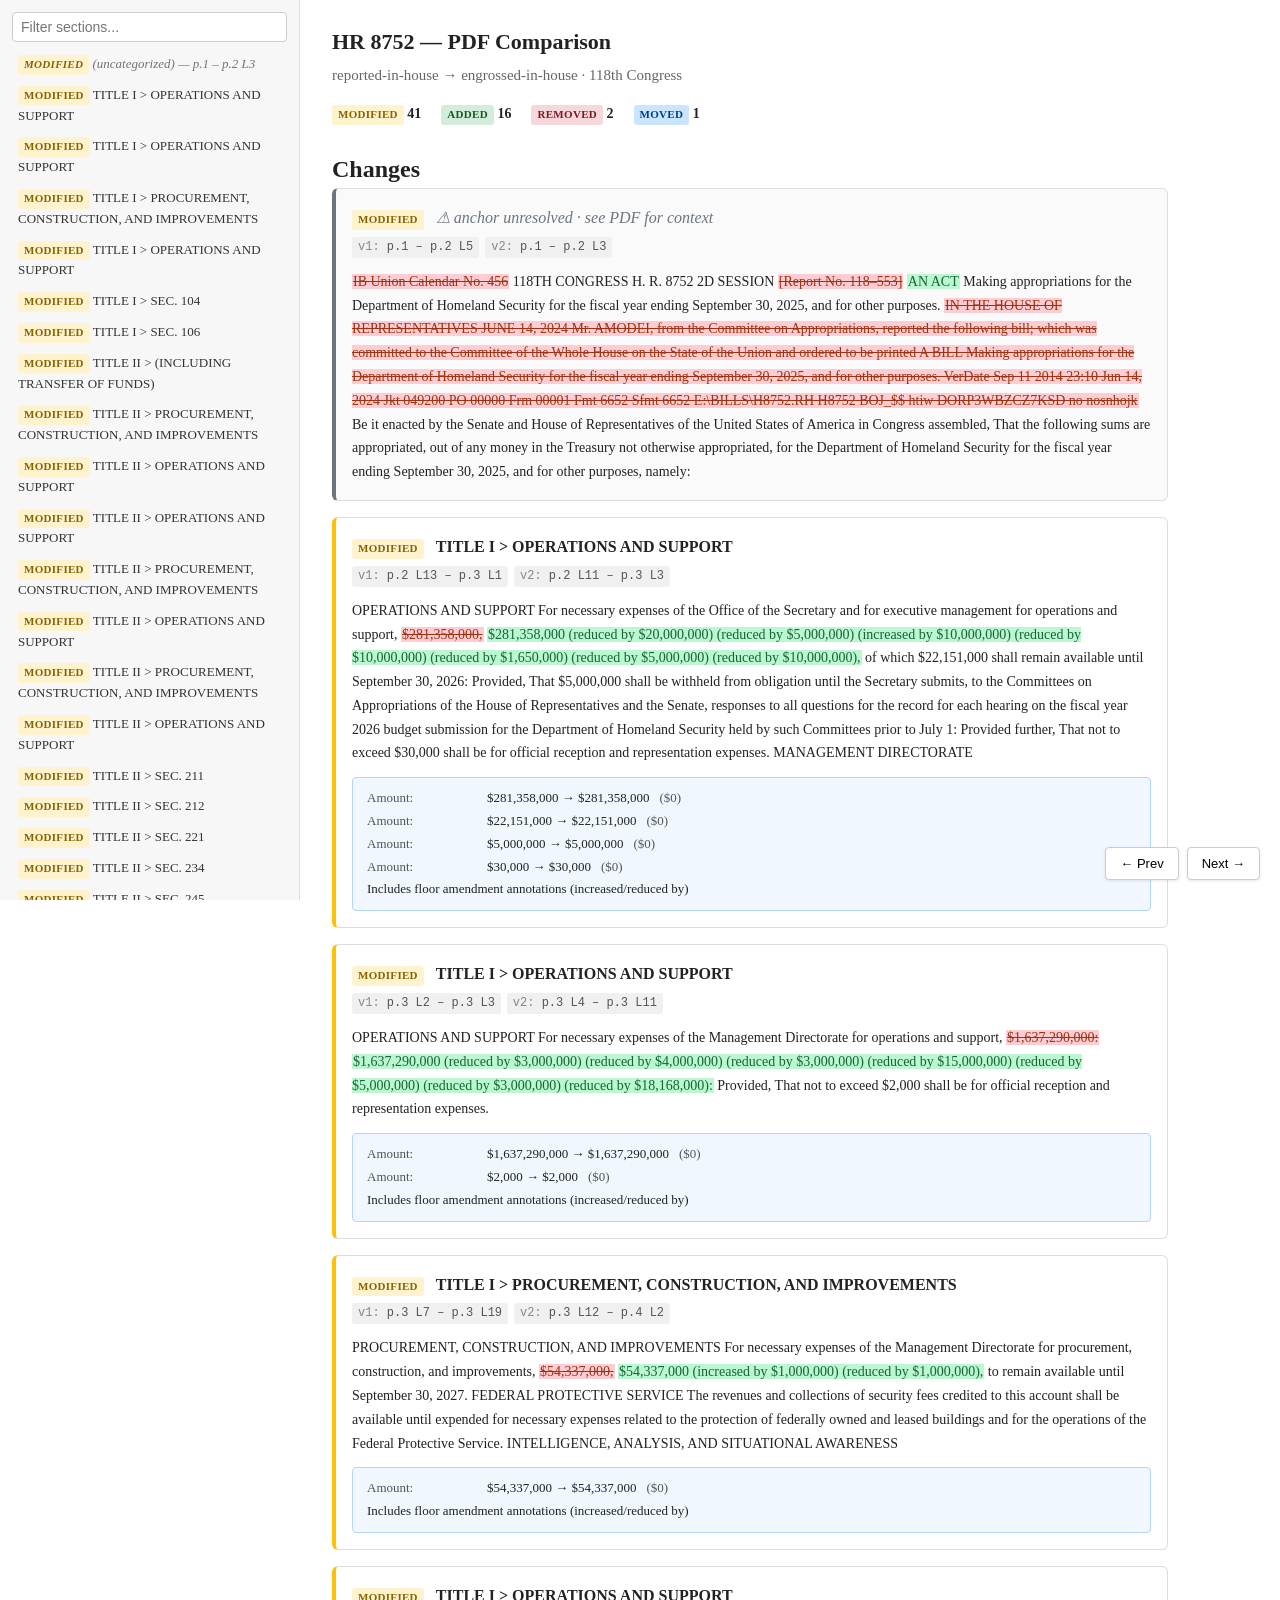
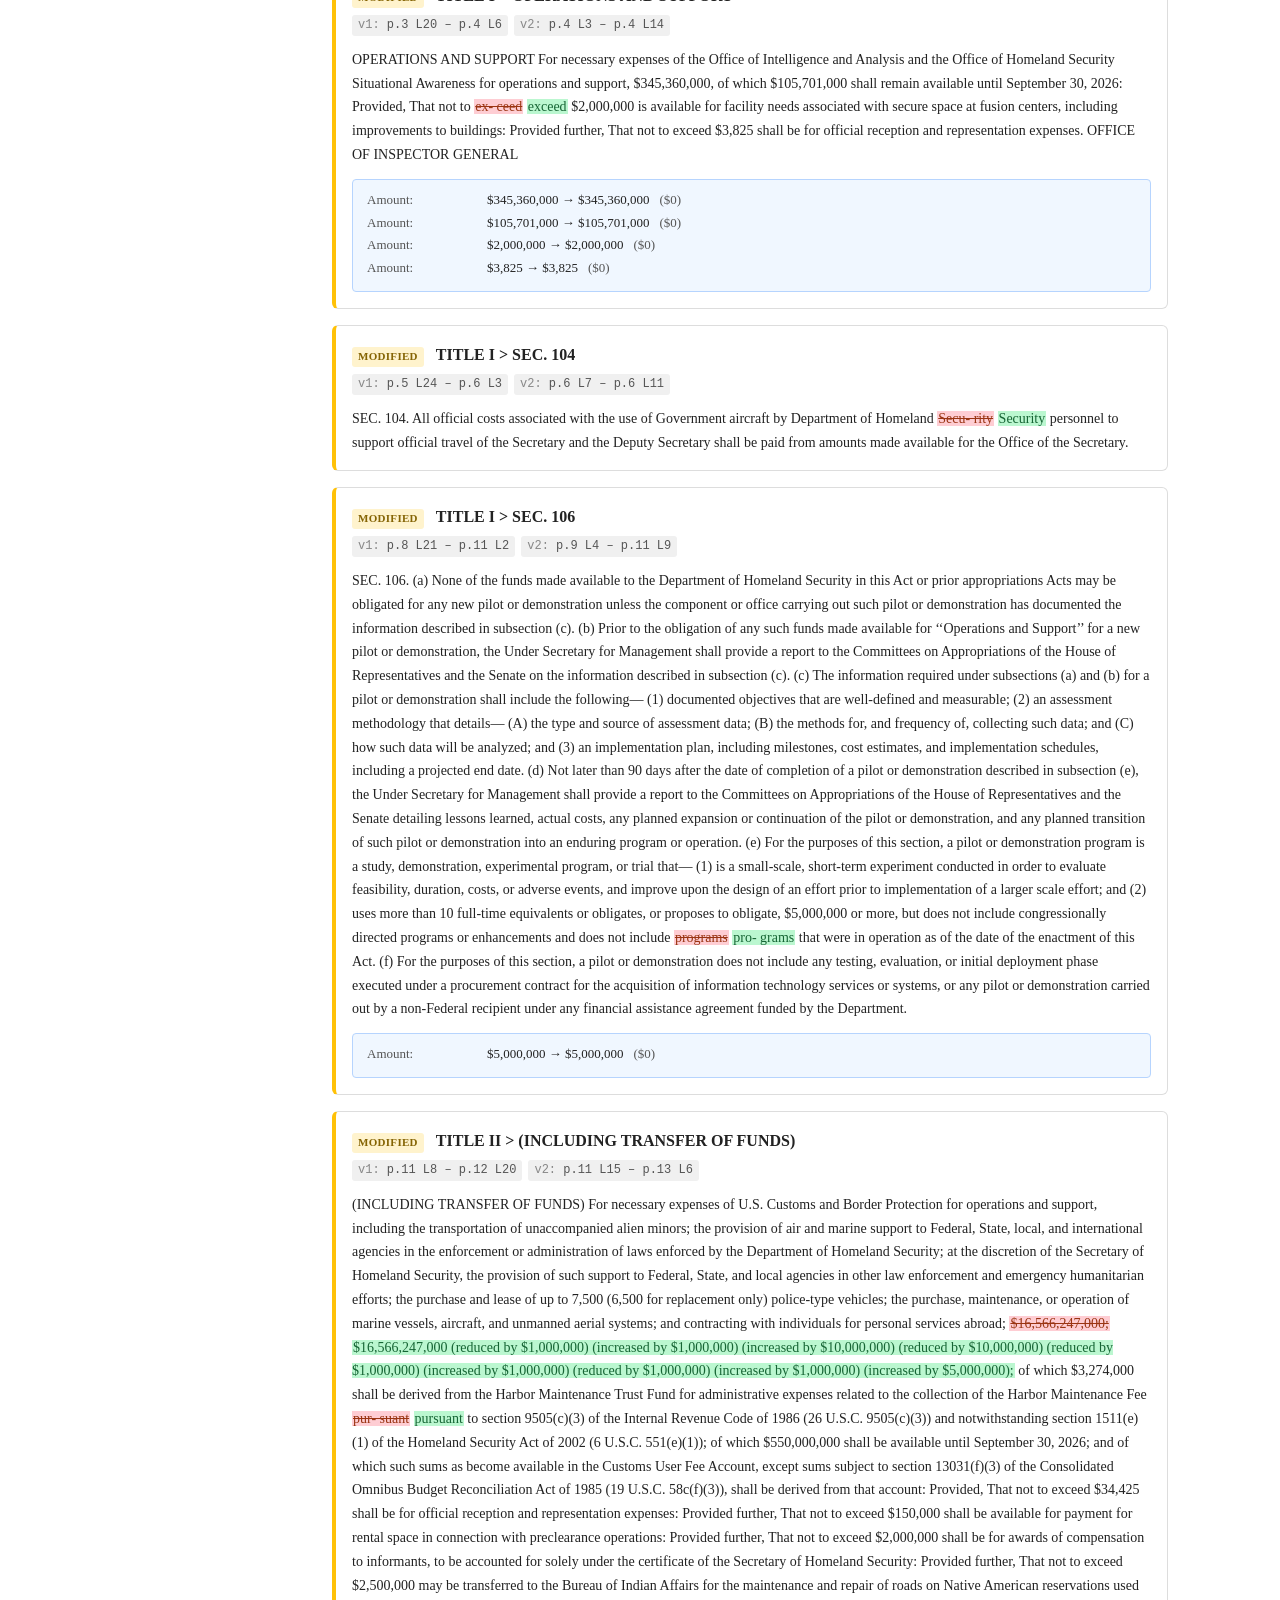
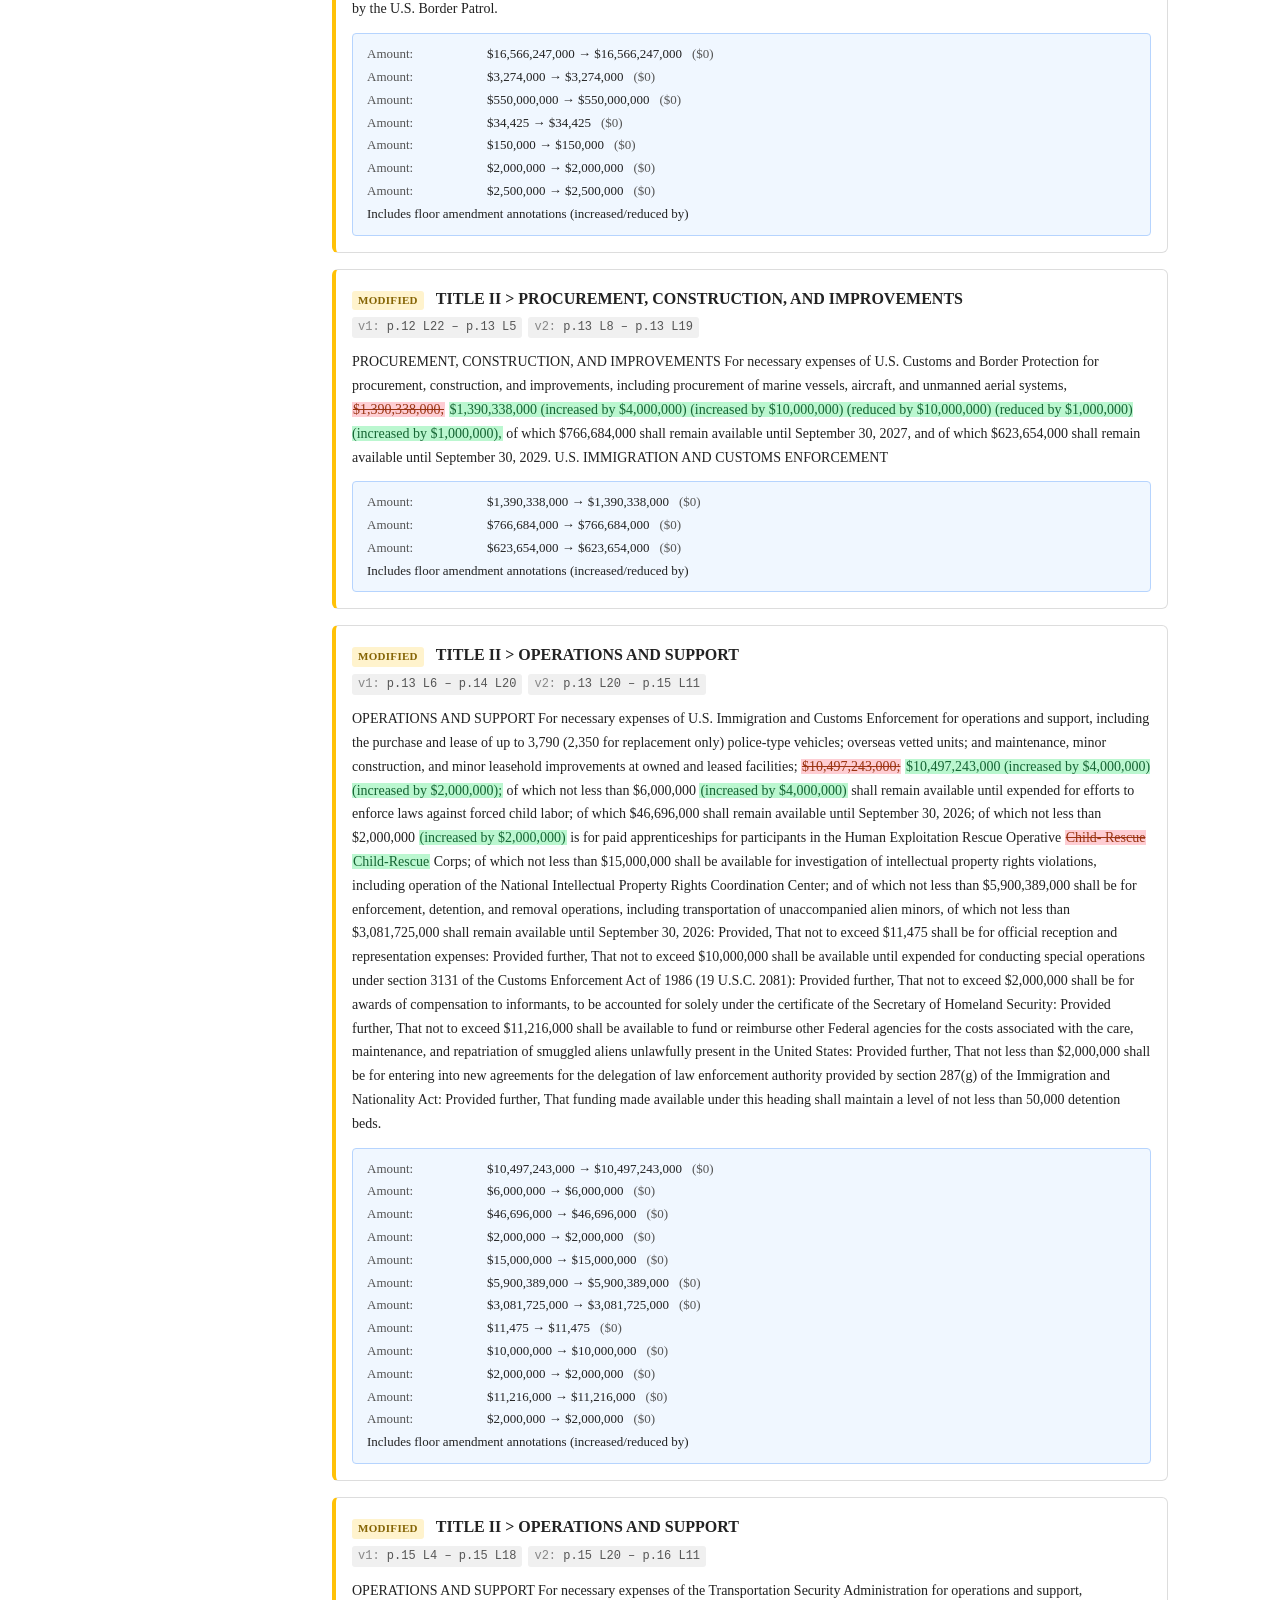
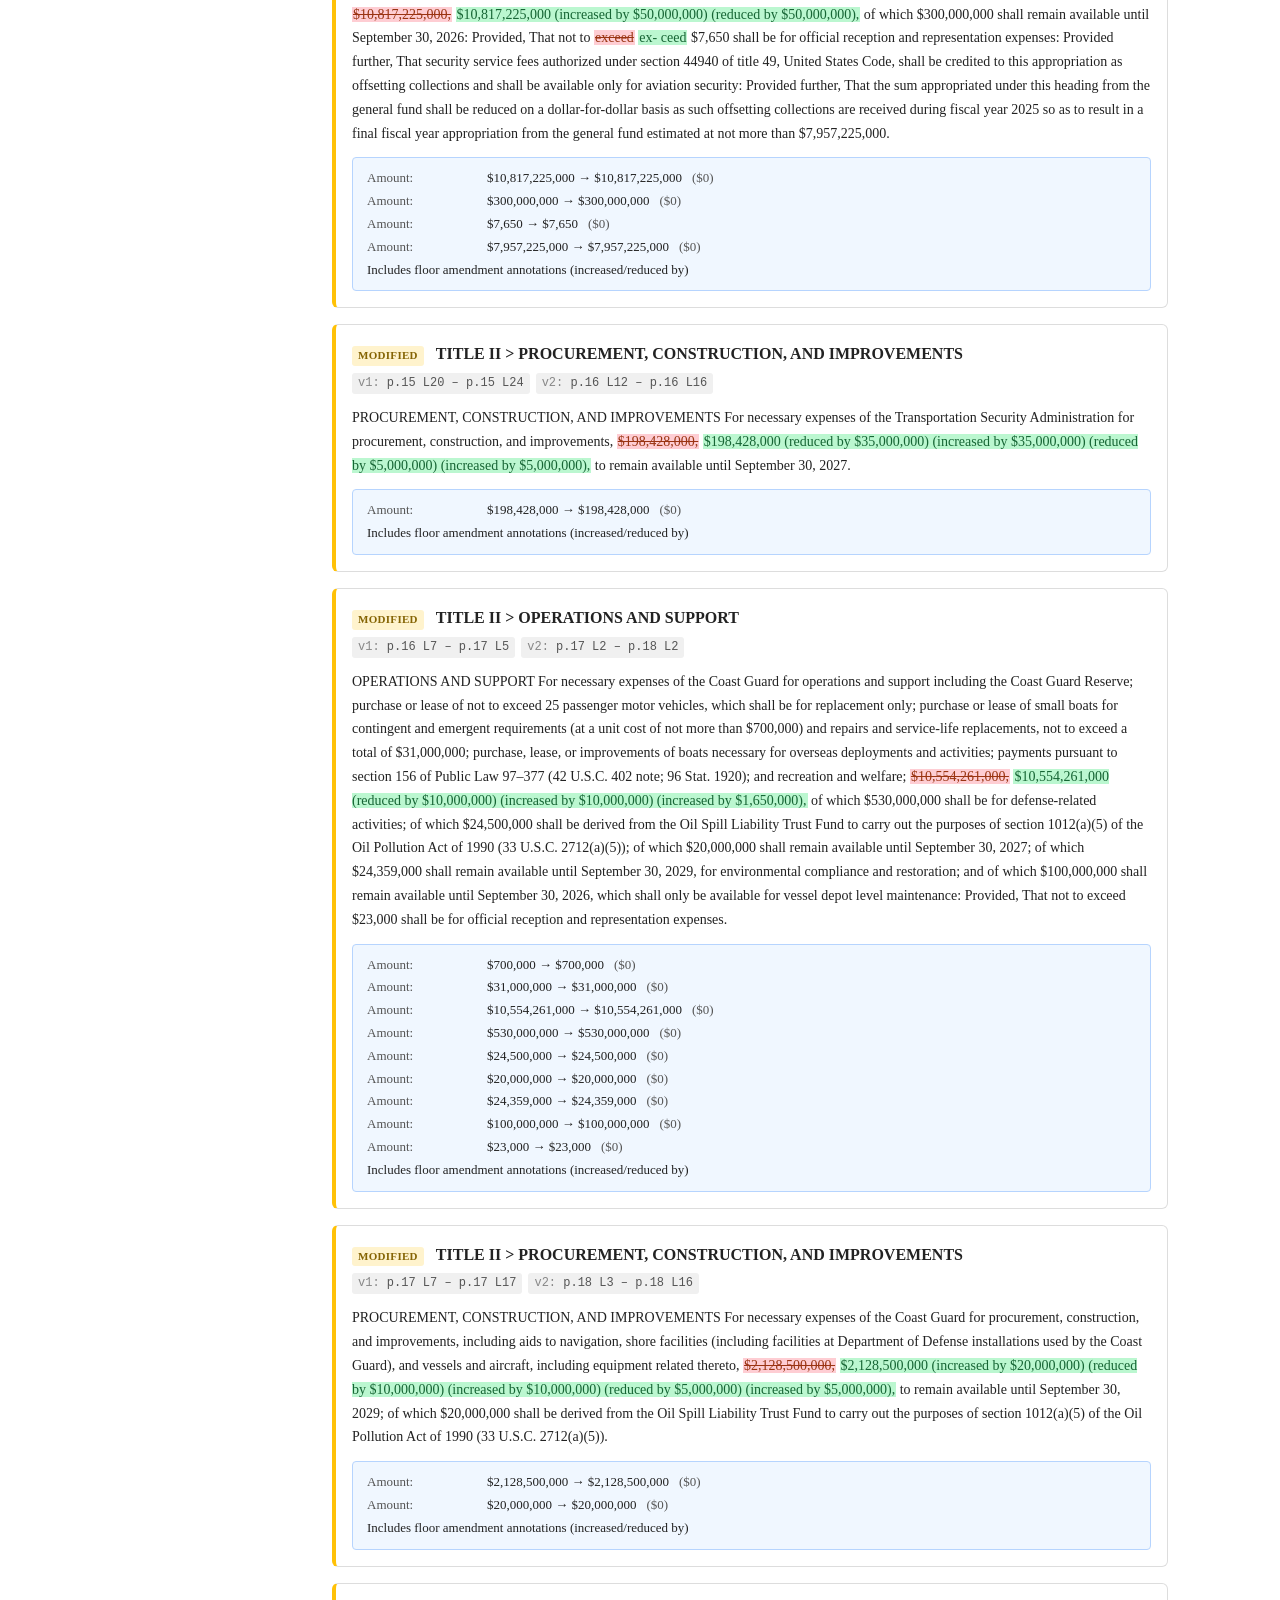
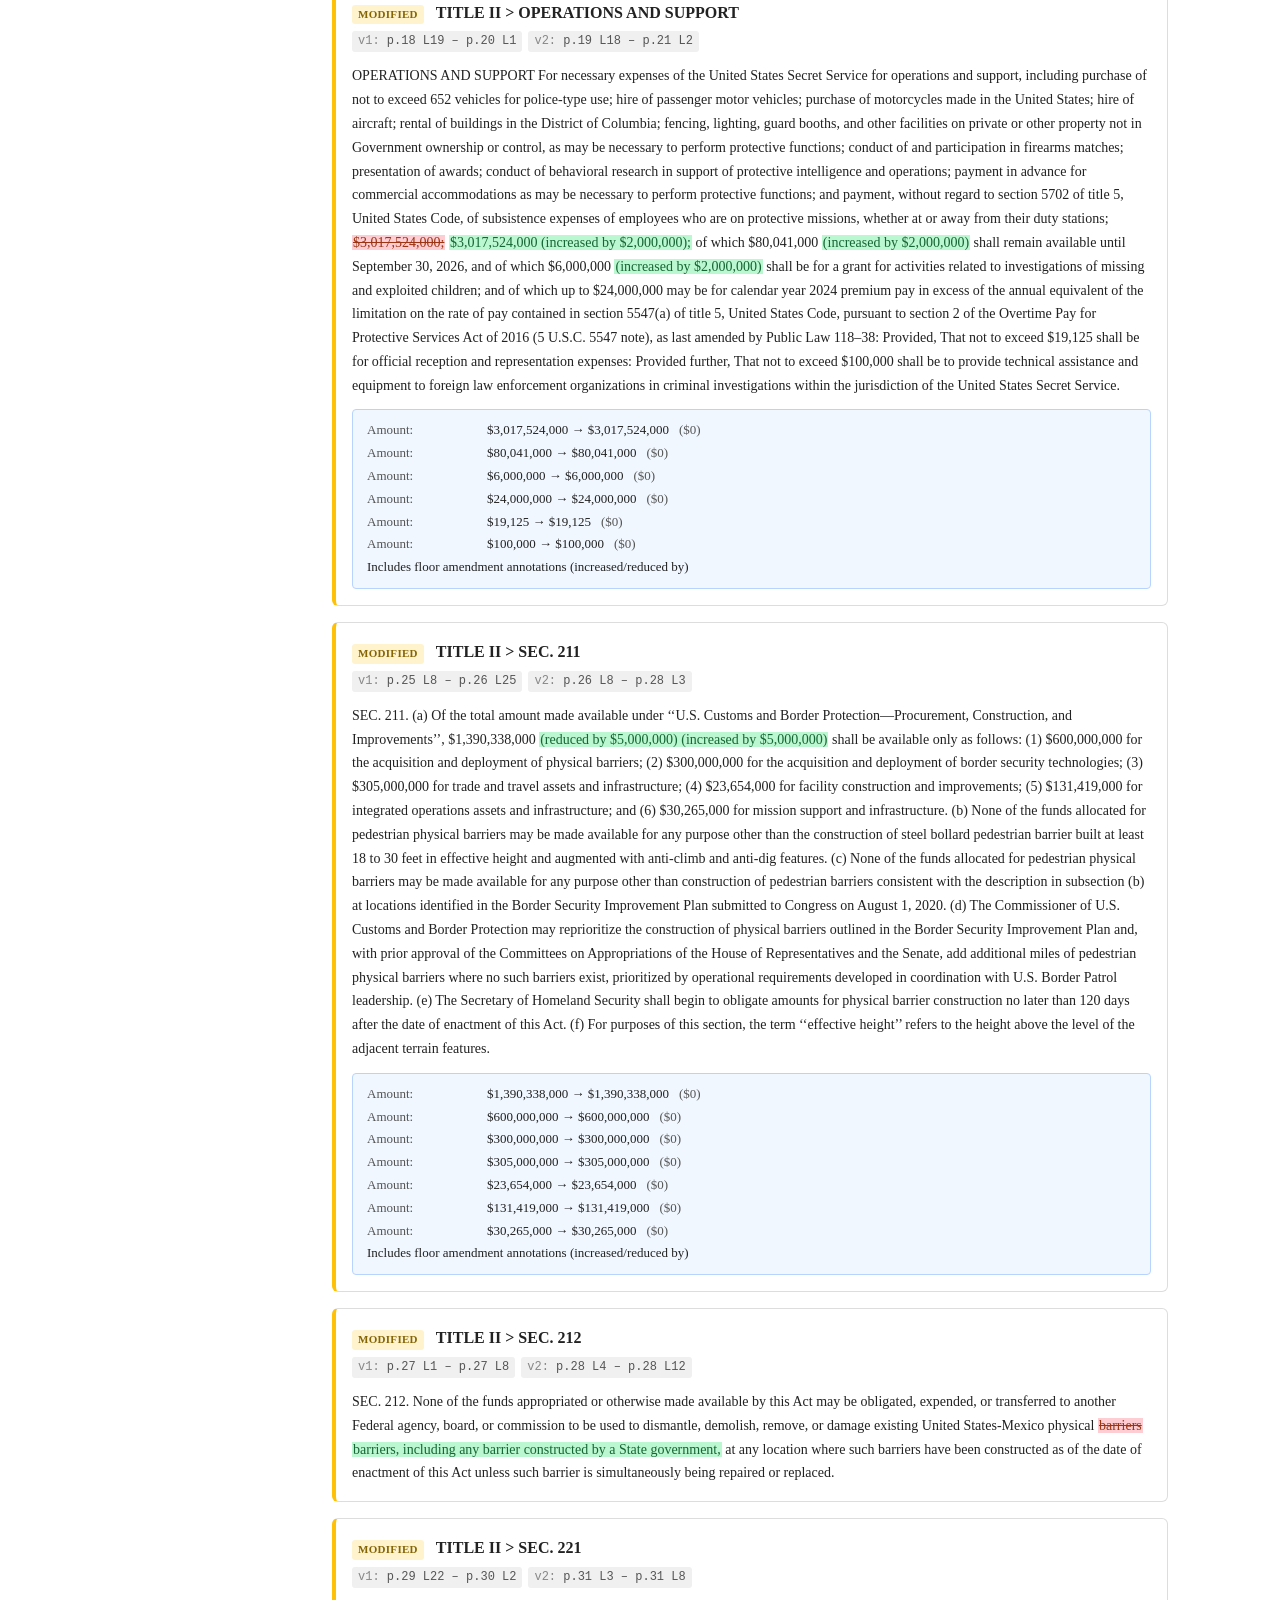
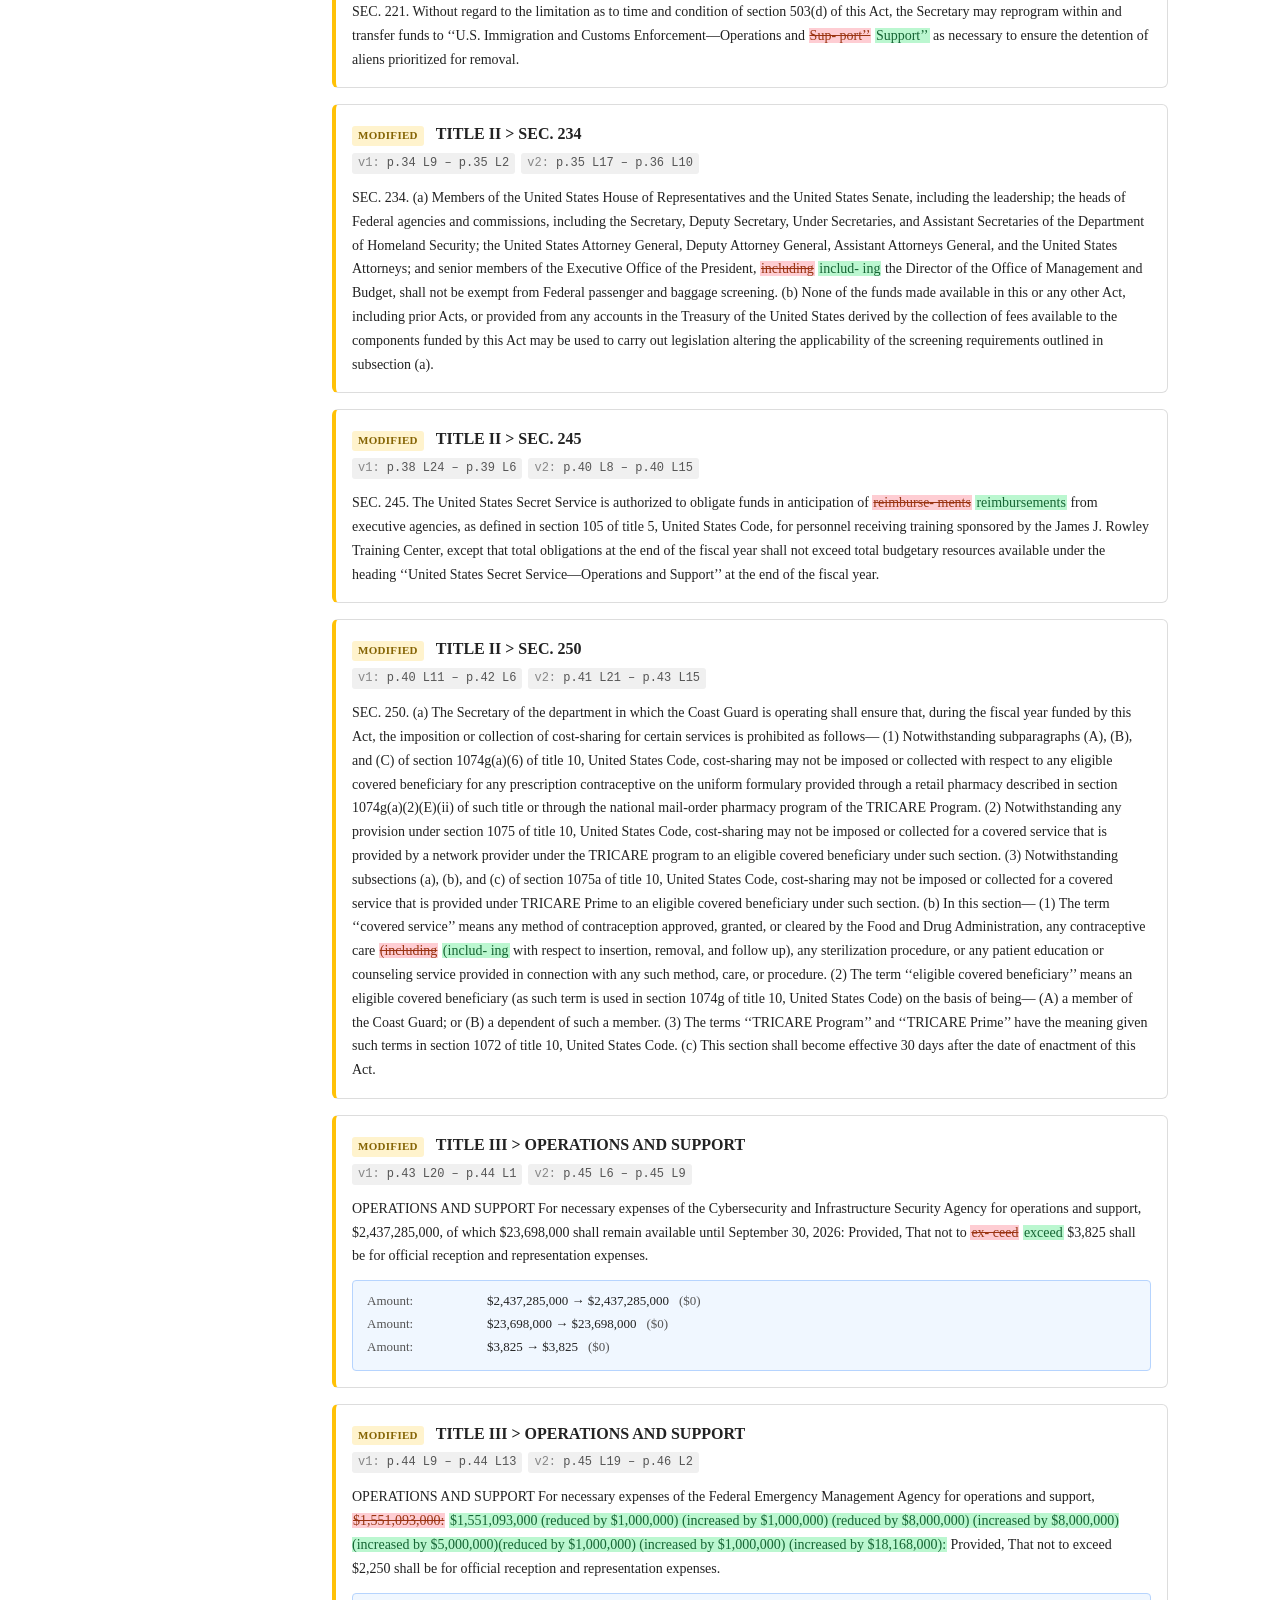
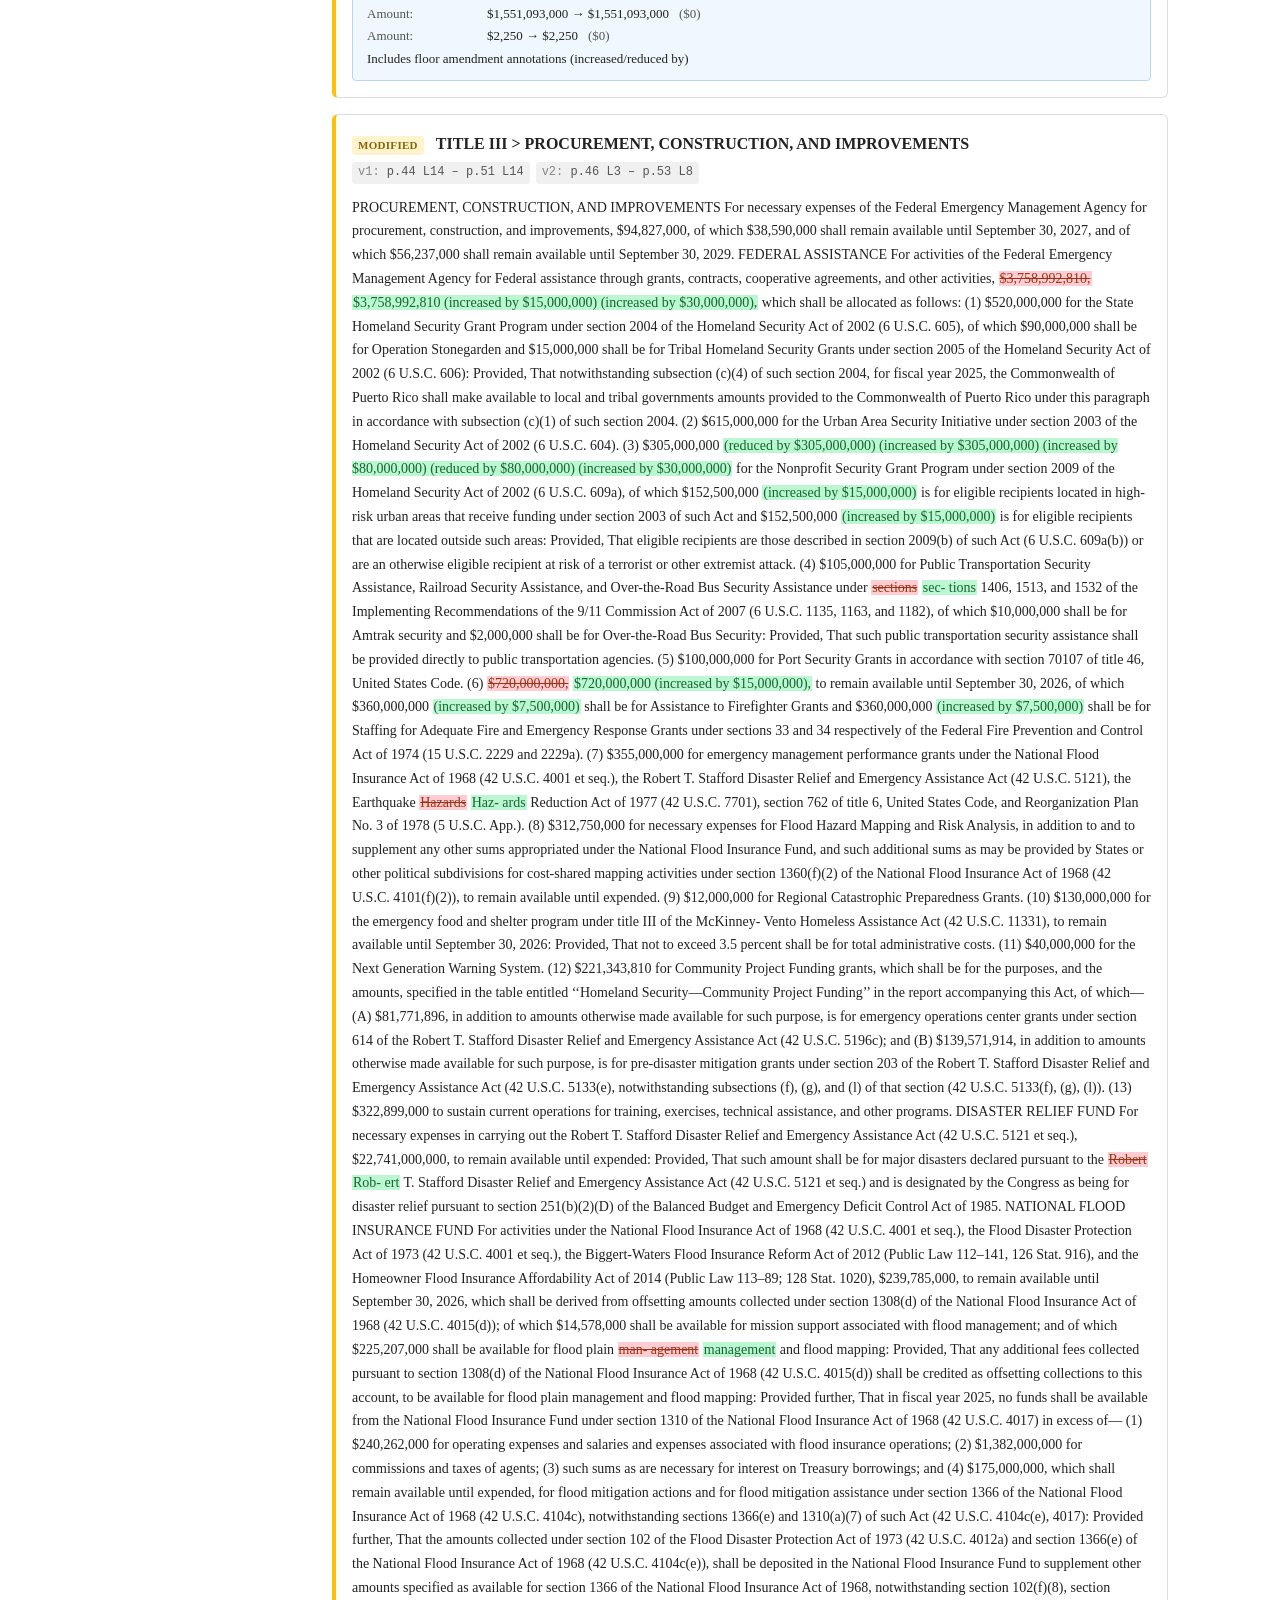
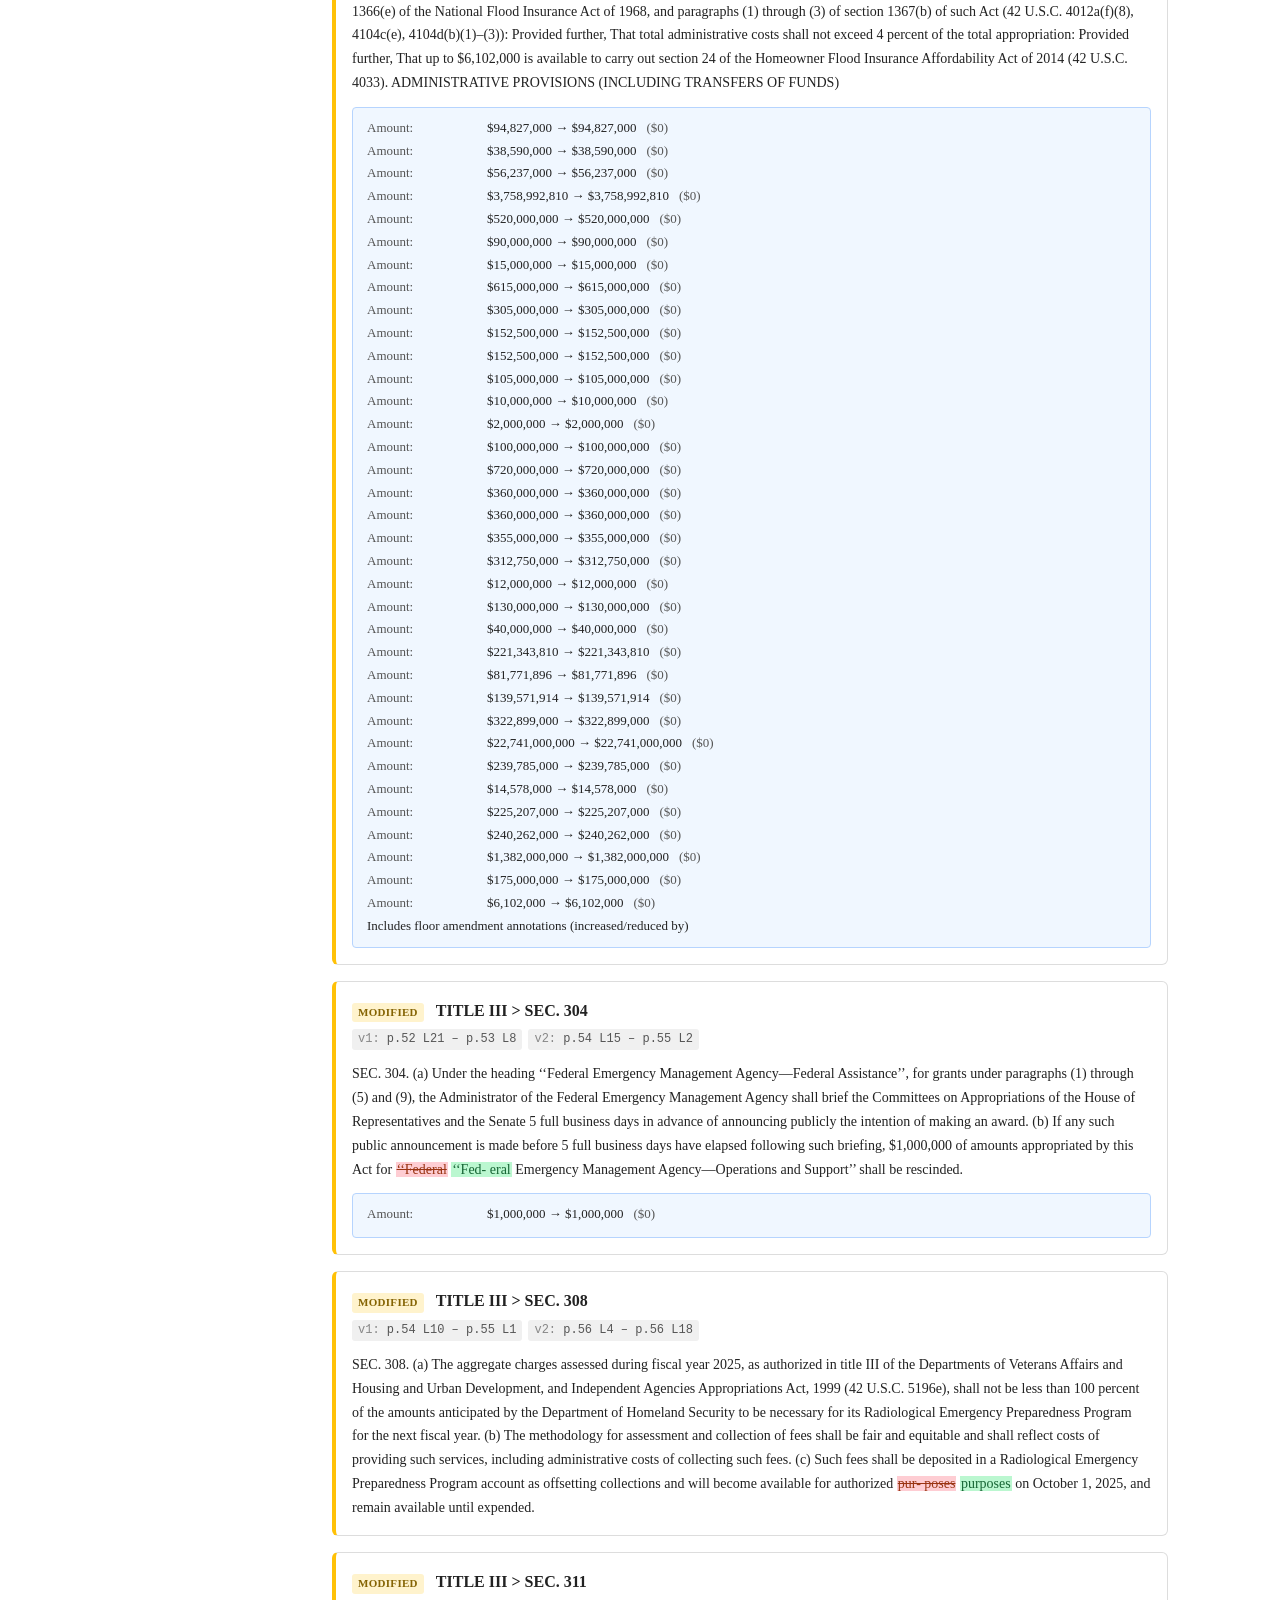
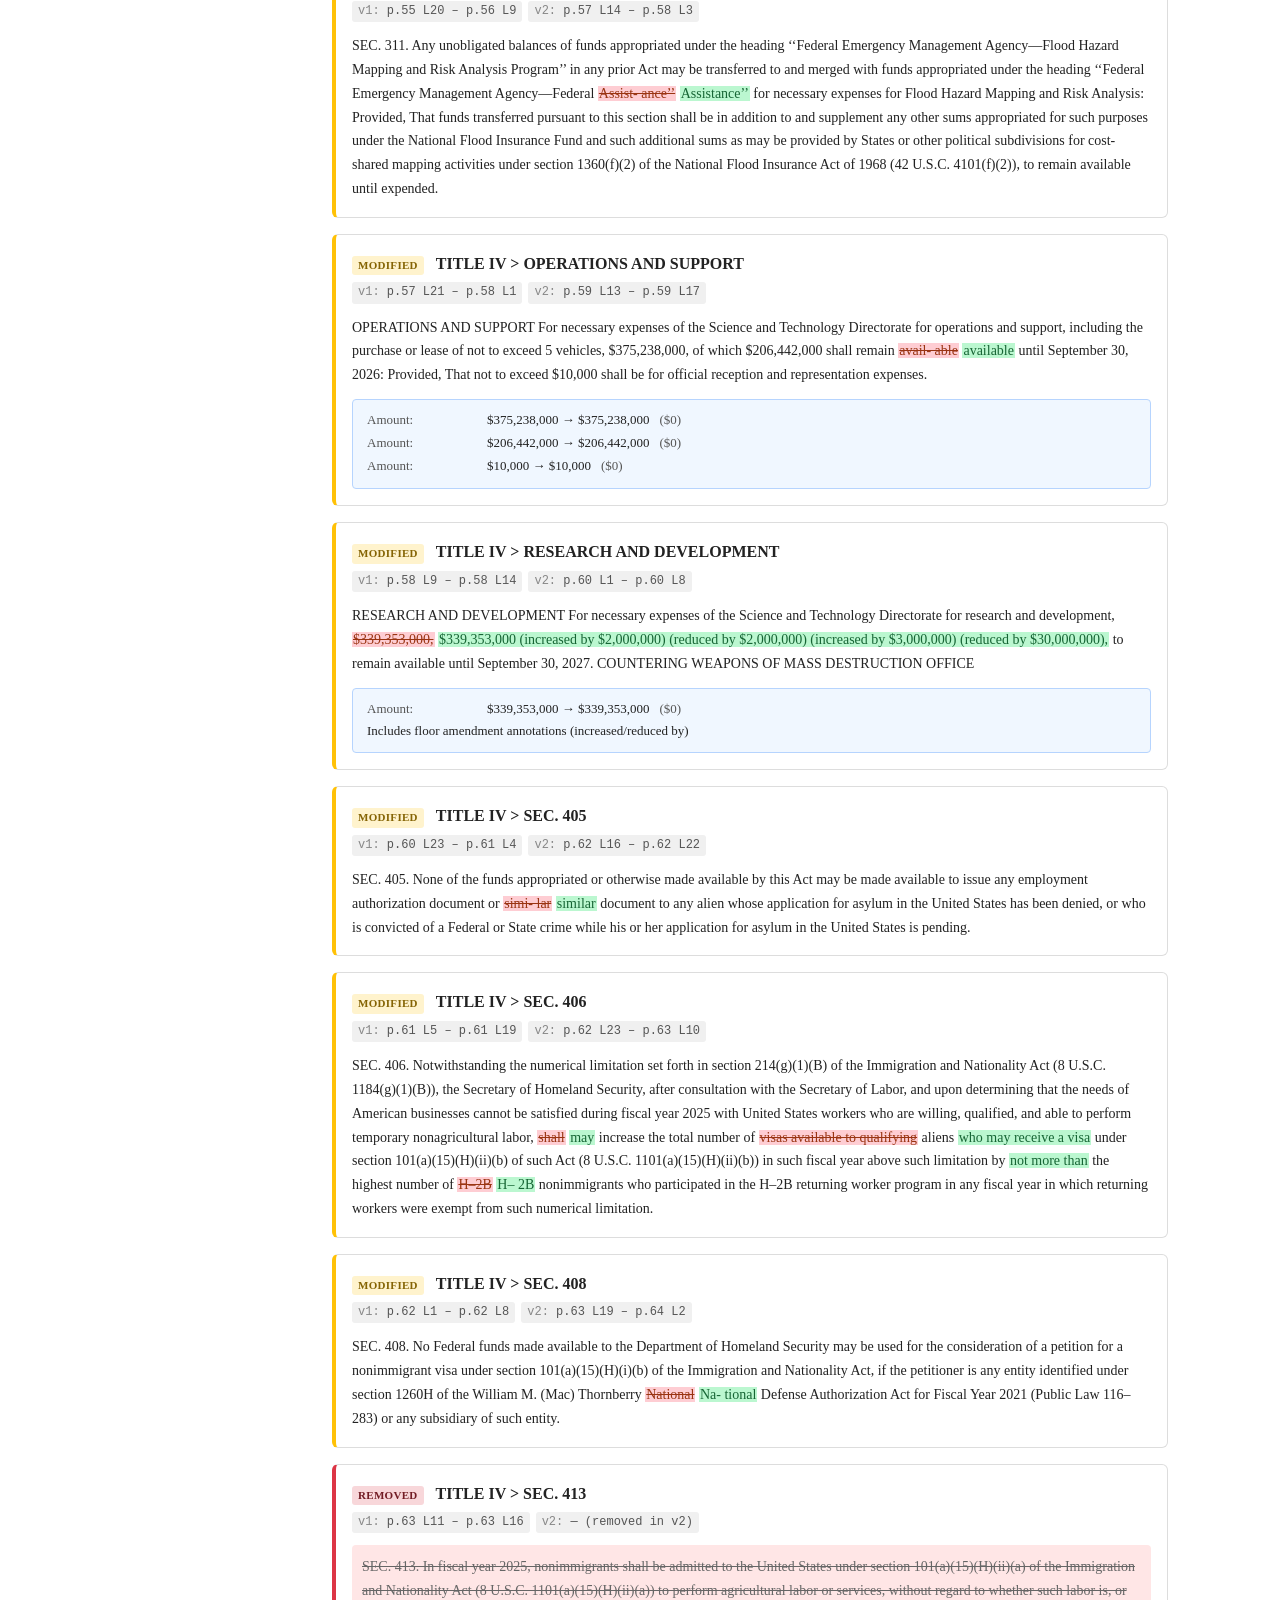
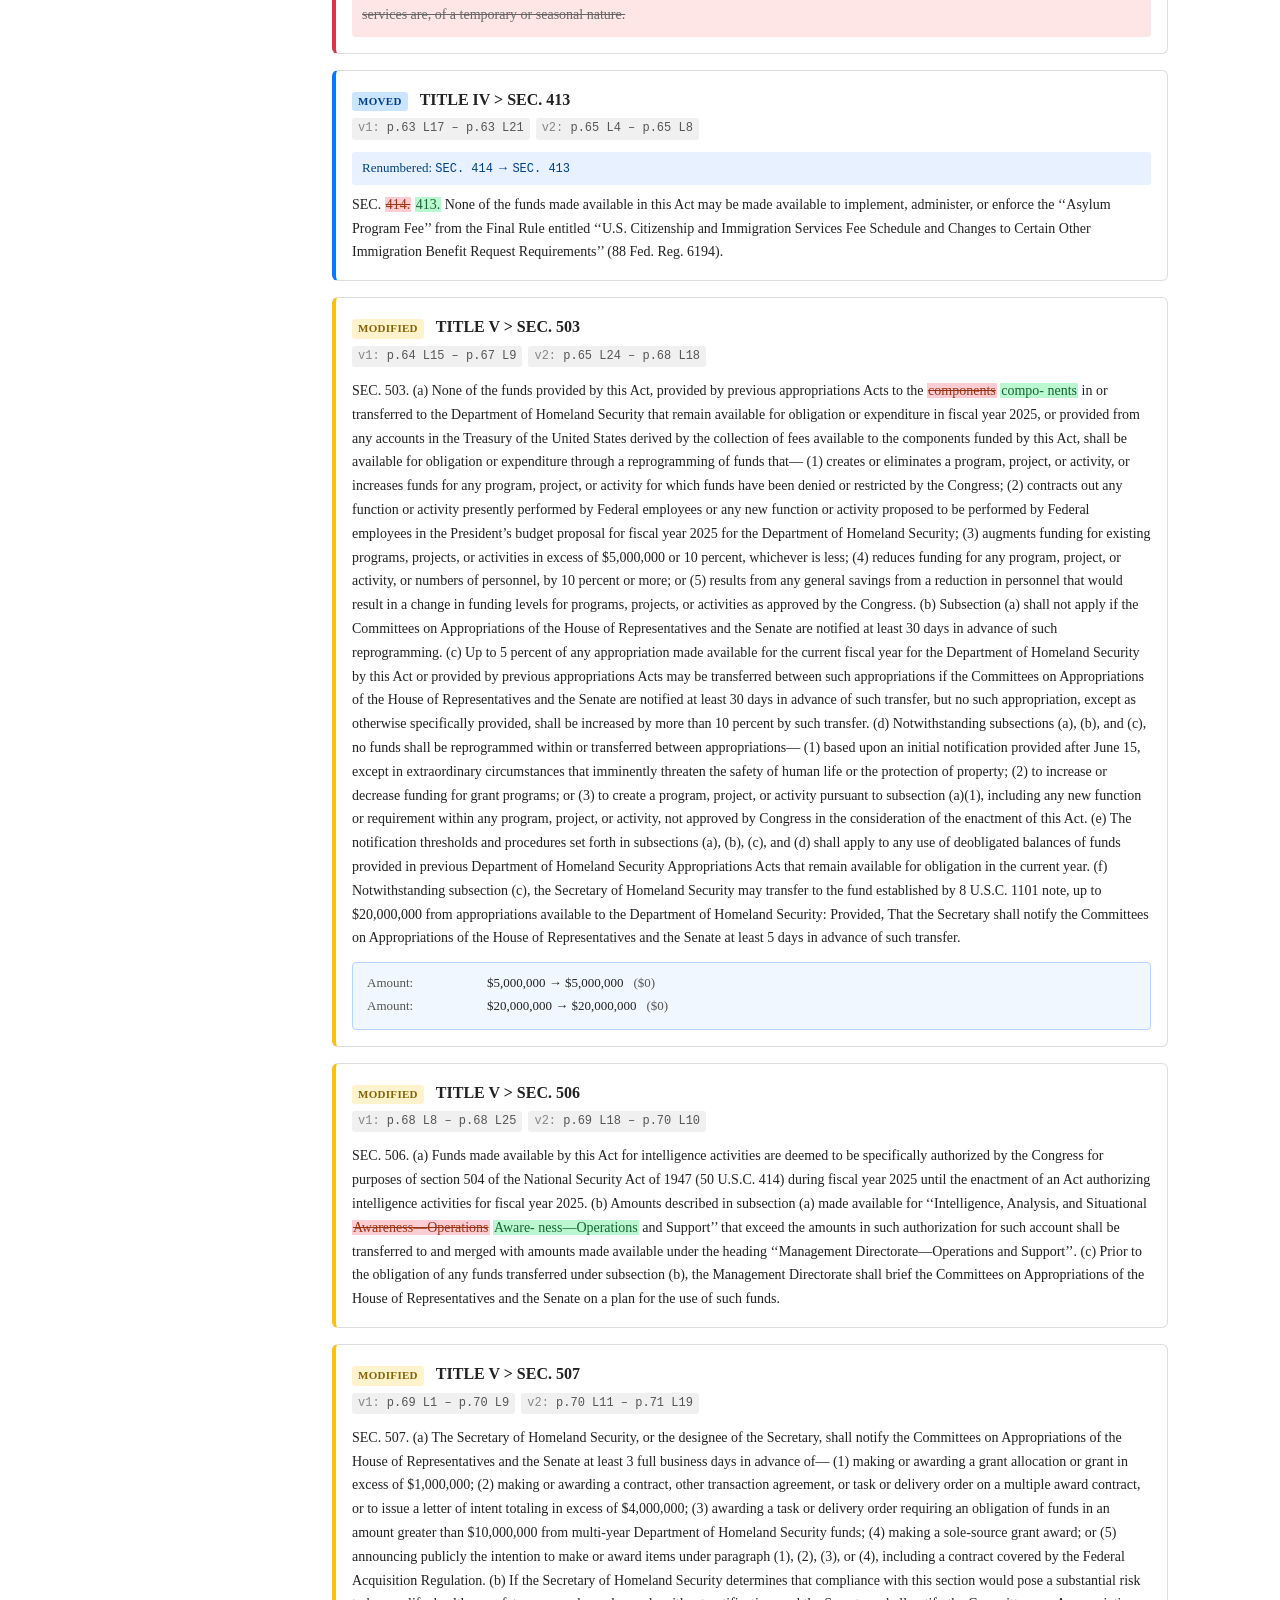
==== commit 55a14608: "diff_pdf: keep all amount pairs (incl. unchanged) for XML-parity callout Previously `_amount_pairs_w" ====
--- a/examples/hr8752_pdf_diff.html
+++ b/examples/hr8752_pdf_diff.html
@@ -89,8 +89,6 @@
 .financial-callout .delta.unchanged { color: #555; }
 .financial-callout .net { margin-top: 6px; padding-top: 6px;
   border-top: 1px solid #b6d4fe; font-weight: 600; }
-.amendment-list-card { margin-top: 6px; font-size: 12px; color: #555; }
-.amendment-list-card code { font-family: 'SF Mono', Menlo, Consolas, monospace; }
 
 .nav-buttons { position: fixed; bottom: 20px; right: 20px; display: flex; gap: 8px; z-index: 10; }
 .nav-buttons button { padding: 8px 14px; border: 1px solid #ccc; border-radius: 4px;
@@ -135,7 +133,7 @@
 </div>
 <div class="citation"><span class="v1">p.2 L13 – p.3 L1</span><span class="v2">p.2 L11 – p.3 L3</span></div>
 <div class="change-body diff-inline">OPERATIONS AND SUPPORT For necessary expenses of the Office of the Secretary and for executive management for operations and support, <del>$281,358,000,</del> <ins>$281,358,000 (reduced by $20,000,000) (reduced by $5,000,000) (increased by $10,000,000) (reduced by $10,000,000) (reduced by $1,650,000) (reduced by $5,000,000) (reduced by $10,000,000),</ins> of which $22,151,000 shall remain available until September 30, 2026: Provided, That $5,000,000 shall be withheld from obligation until the Secretary submits, to the Committees on Appropriations of the House of Representatives and the Senate, responses to all questions for the record for each hearing on the fiscal year 2026 budget submission for the Department of Homeland Security held by such Committees prior to July 1: Provided further, That not to exceed $30,000 shall be for official reception and representation expenses. MANAGEMENT DIRECTORATE</div>
-<div class="financial-callout"><div class="amendment-note">Includes floor amendment annotations (increased/reduced by)</div></div>
+<div class="financial-callout"><div class="row"><span class="label">Amount:</span><span>$281,358,000 &rarr; $281,358,000</span><span class="delta unchanged">($0)</span></div><div class="row"><span class="label">Amount:</span><span>$22,151,000 &rarr; $22,151,000</span><span class="delta unchanged">($0)</span></div><div class="row"><span class="label">Amount:</span><span>$5,000,000 &rarr; $5,000,000</span><span class="delta unchanged">($0)</span></div><div class="row"><span class="label">Amount:</span><span>$30,000 &rarr; $30,000</span><span class="delta unchanged">($0)</span></div><div class="amendment-note">Includes floor amendment annotations (increased/reduced by)</div></div>
 </div>
 <div class="change-card modified" id="change-2">
 <div class="change-header">
@@ -144,7 +142,7 @@
 </div>
 <div class="citation"><span class="v1">p.3 L2 – p.3 L3</span><span class="v2">p.3 L4 – p.3 L11</span></div>
 <div class="change-body diff-inline">OPERATIONS AND SUPPORT For necessary expenses of the Management Directorate for operations and support, <del>$1,637,290,000:</del> <ins>$1,637,290,000 (reduced by $3,000,000) (reduced by $4,000,000) (reduced by $3,000,000) (reduced by $15,000,000) (reduced by $5,000,000) (reduced by $3,000,000) (reduced by $18,168,000):</ins> Provided, That not to exceed $2,000 shall be for official reception and representation expenses.</div>
-<div class="financial-callout"><div class="amendment-note">Includes floor amendment annotations (increased/reduced by)</div></div>
+<div class="financial-callout"><div class="row"><span class="label">Amount:</span><span>$1,637,290,000 &rarr; $1,637,290,000</span><span class="delta unchanged">($0)</span></div><div class="row"><span class="label">Amount:</span><span>$2,000 &rarr; $2,000</span><span class="delta unchanged">($0)</span></div><div class="amendment-note">Includes floor amendment annotations (increased/reduced by)</div></div>
 </div>
 <div class="change-card modified" id="change-3">
 <div class="change-header">
@@ -153,7 +151,7 @@
 </div>
 <div class="citation"><span class="v1">p.3 L7 – p.3 L19</span><span class="v2">p.3 L12 – p.4 L2</span></div>
 <div class="change-body diff-inline">PROCUREMENT, CONSTRUCTION, AND IMPROVEMENTS For necessary expenses of the Management Directorate for procurement, construction, and improvements, <del>$54,337,000,</del> <ins>$54,337,000 (increased by $1,000,000) (reduced by $1,000,000),</ins> to remain available until September 30, 2027. FEDERAL PROTECTIVE SERVICE The revenues and collections of security fees credited to this account shall be available until expended for necessary expenses related to the protection of federally owned and leased buildings and for the operations of the Federal Protective Service. INTELLIGENCE, ANALYSIS, AND SITUATIONAL AWARENESS</div>
-<div class="financial-callout"><div class="amendment-note">Includes floor amendment annotations (increased/reduced by)</div></div>
+<div class="financial-callout"><div class="row"><span class="label">Amount:</span><span>$54,337,000 &rarr; $54,337,000</span><span class="delta unchanged">($0)</span></div><div class="amendment-note">Includes floor amendment annotations (increased/reduced by)</div></div>
 </div>
 <div class="change-card modified" id="change-4">
 <div class="change-header">
@@ -162,7 +160,7 @@
 </div>
 <div class="citation"><span class="v1">p.3 L20 – p.4 L6</span><span class="v2">p.4 L3 – p.4 L14</span></div>
 <div class="change-body diff-inline">OPERATIONS AND SUPPORT For necessary expenses of the Office of Intelligence and Analysis and the Office of Homeland Security Situational Awareness for operations and support, $345,360,000, of which $105,701,000 shall remain available until September 30, 2026: Provided, That not to <del>ex- ceed</del> <ins>exceed</ins> $2,000,000 is available for facility needs associated with secure space at fusion centers, including improvements to buildings: Provided further, That not to exceed $3,825 shall be for official reception and representation expenses. OFFICE OF INSPECTOR GENERAL</div>
-
+<div class="financial-callout"><div class="row"><span class="label">Amount:</span><span>$345,360,000 &rarr; $345,360,000</span><span class="delta unchanged">($0)</span></div><div class="row"><span class="label">Amount:</span><span>$105,701,000 &rarr; $105,701,000</span><span class="delta unchanged">($0)</span></div><div class="row"><span class="label">Amount:</span><span>$2,000,000 &rarr; $2,000,000</span><span class="delta unchanged">($0)</span></div><div class="row"><span class="label">Amount:</span><span>$3,825 &rarr; $3,825</span><span class="delta unchanged">($0)</span></div></div>
 </div>
 <div class="change-card modified" id="change-5">
 <div class="change-header">
@@ -180,7 +178,7 @@
 </div>
 <div class="citation"><span class="v1">p.8 L21 – p.11 L2</span><span class="v2">p.9 L4 – p.11 L9</span></div>
 <div class="change-body diff-inline">SEC. 106. (a) None of the funds made available to the Department of Homeland Security in this Act or prior appropriations Acts may be obligated for any new pilot or demonstration unless the component or office carrying out such pilot or demonstration has documented the information described in subsection (c). (b) Prior to the obligation of any such funds made available for ‘‘Operations and Support’’ for a new pilot or demonstration, the Under Secretary for Management shall provide a report to the Committees on Appropriations of the House of Representatives and the Senate on the information described in subsection (c). (c) The information required under subsections (a) and (b) for a pilot or demonstration shall include the following— (1) documented objectives that are well-defined and measurable; (2) an assessment methodology that details— (A) the type and source of assessment data; (B) the methods for, and frequency of, collecting such data; and (C) how such data will be analyzed; and (3) an implementation plan, including milestones, cost estimates, and implementation schedules, including a projected end date. (d) Not later than 90 days after the date of completion of a pilot or demonstration described in subsection (e), the Under Secretary for Management shall provide a report to the Committees on Appropriations of the House of Representatives and the Senate detailing lessons learned, actual costs, any planned expansion or continuation of the pilot or demonstration, and any planned transition of such pilot or demonstration into an enduring program or operation. (e) For the purposes of this section, a pilot or demonstration program is a study, demonstration, experimental program, or trial that— (1) is a small-scale, short-term experiment conducted in order to evaluate feasibility, duration, costs, or adverse events, and improve upon the design of an effort prior to implementation of a larger scale effort; and (2) uses more than 10 full-time equivalents or obligates, or proposes to obligate, $5,000,000 or more, but does not include congressionally directed programs or enhancements and does not include <del>programs</del> <ins>pro- grams</ins> that were in operation as of the date of the enactment of this Act. (f) For the purposes of this section, a pilot or demonstration does not include any testing, evaluation, or initial deployment phase executed under a procurement contract for the acquisition of information technology services or systems, or any pilot or demonstration carried out by a non-Federal recipient under any financial assistance agreement funded by the Department.</div>
-
+<div class="financial-callout"><div class="row"><span class="label">Amount:</span><span>$5,000,000 &rarr; $5,000,000</span><span class="delta unchanged">($0)</span></div></div>
 </div>
 <div class="change-card modified" id="change-7">
 <div class="change-header">
@@ -189,7 +187,7 @@
 </div>
 <div class="citation"><span class="v1">p.11 L8 – p.12 L20</span><span class="v2">p.11 L15 – p.13 L6</span></div>
 <div class="change-body diff-inline">(INCLUDING TRANSFER OF FUNDS) For necessary expenses of U.S. Customs and Border Protection for operations and support, including the transportation of unaccompanied alien minors; the provision of air and marine support to Federal, State, local, and international agencies in the enforcement or administration of laws enforced by the Department of Homeland Security; at the discretion of the Secretary of Homeland Security, the provision of such support to Federal, State, and local agencies in other law enforcement and emergency humanitarian efforts; the purchase and lease of up to 7,500 (6,500 for replacement only) police-type vehicles; the purchase, maintenance, or operation of marine vessels, aircraft, and unmanned aerial systems; and contracting with individuals for personal services abroad; <del>$16,566,247,000;</del> <ins>$16,566,247,000 (reduced by $1,000,000) (increased by $1,000,000) (increased by $10,000,000) (reduced by $10,000,000) (reduced by $1,000,000) (increased by $1,000,000) (reduced by $1,000,000) (increased by $1,000,000) (increased by $5,000,000);</ins> of which $3,274,000 shall be derived from the Harbor Maintenance Trust Fund for administrative expenses related to the collection of the Harbor Maintenance Fee <del>pur- suant</del> <ins>pursuant</ins> to section 9505(c)(3) of the Internal Revenue Code of 1986 (26 U.S.C. 9505(c)(3)) and notwithstanding section 1511(e)(1) of the Homeland Security Act of 2002 (6 U.S.C. 551(e)(1)); of which $550,000,000 shall be available until September 30, 2026; and of which such sums as become available in the Customs User Fee Account, except sums subject to section 13031(f)(3) of the Consolidated Omnibus Budget Reconciliation Act of 1985 (19 U.S.C. 58c(f)(3)), shall be derived from that account: Provided, That not to exceed $34,425 shall be for official reception and representation expenses: Provided further, That not to exceed $150,000 shall be available for payment for rental space in connection with preclearance operations: Provided further, That not to exceed $2,000,000 shall be for awards of compensation to informants, to be accounted for solely under the certificate of the Secretary of Homeland Security: Provided further, That not to exceed $2,500,000 may be transferred to the Bureau of Indian Affairs for the maintenance and repair of roads on Native American reservations used by the U.S. Border Patrol.</div>
-<div class="financial-callout"><div class="amendment-note">Includes floor amendment annotations (increased/reduced by)</div></div>
+<div class="financial-callout"><div class="row"><span class="label">Amount:</span><span>$16,566,247,000 &rarr; $16,566,247,000</span><span class="delta unchanged">($0)</span></div><div class="row"><span class="label">Amount:</span><span>$3,274,000 &rarr; $3,274,000</span><span class="delta unchanged">($0)</span></div><div class="row"><span class="label">Amount:</span><span>$550,000,000 &rarr; $550,000,000</span><span class="delta unchanged">($0)</span></div><div class="row"><span class="label">Amount:</span><span>$34,425 &rarr; $34,425</span><span class="delta unchanged">($0)</span></div><div class="row"><span class="label">Amount:</span><span>$150,000 &rarr; $150,000</span><span class="delta unchanged">($0)</span></div><div class="row"><span class="label">Amount:</span><span>$2,000,000 &rarr; $2,000,000</span><span class="delta unchanged">($0)</span></div><div class="row"><span class="label">Amount:</span><span>$2,500,000 &rarr; $2,500,000</span><span class="delta unchanged">($0)</span></div><div class="amendment-note">Includes floor amendment annotations (increased/reduced by)</div></div>
 </div>
 <div class="change-card modified" id="change-8">
 <div class="change-header">
@@ -198,7 +196,7 @@
 </div>
 <div class="citation"><span class="v1">p.12 L22 – p.13 L5</span><span class="v2">p.13 L8 – p.13 L19</span></div>
 <div class="change-body diff-inline">PROCUREMENT, CONSTRUCTION, AND IMPROVEMENTS For necessary expenses of U.S. Customs and Border Protection for procurement, construction, and improvements, including procurement of marine vessels, aircraft, and unmanned aerial systems, <del>$1,390,338,000,</del> <ins>$1,390,338,000 (increased by $4,000,000) (increased by $10,000,000) (reduced by $10,000,000) (reduced by $1,000,000) (increased by $1,000,000),</ins> of which $766,684,000 shall remain available until September 30, 2027, and of which $623,654,000 shall remain available until September 30, 2029. U.S. IMMIGRATION AND CUSTOMS ENFORCEMENT</div>
-<div class="financial-callout"><div class="amendment-note">Includes floor amendment annotations (increased/reduced by)</div></div>
+<div class="financial-callout"><div class="row"><span class="label">Amount:</span><span>$1,390,338,000 &rarr; $1,390,338,000</span><span class="delta unchanged">($0)</span></div><div class="row"><span class="label">Amount:</span><span>$766,684,000 &rarr; $766,684,000</span><span class="delta unchanged">($0)</span></div><div class="row"><span class="label">Amount:</span><span>$623,654,000 &rarr; $623,654,000</span><span class="delta unchanged">($0)</span></div><div class="amendment-note">Includes floor amendment annotations (increased/reduced by)</div></div>
 </div>
 <div class="change-card modified" id="change-9">
 <div class="change-header">
@@ -207,7 +205,7 @@
 </div>
 <div class="citation"><span class="v1">p.13 L6 – p.14 L20</span><span class="v2">p.13 L20 – p.15 L11</span></div>
 <div class="change-body diff-inline">OPERATIONS AND SUPPORT For necessary expenses of U.S. Immigration and Customs Enforcement for operations and support, including the purchase and lease of up to 3,790 (2,350 for replacement only) police-type vehicles; overseas vetted units; and maintenance, minor construction, and minor leasehold improvements at owned and leased facilities; <del>$10,497,243,000;</del> <ins>$10,497,243,000 (increased by $4,000,000) (increased by $2,000,000);</ins> of which not less than $6,000,000 <ins>(increased by $4,000,000)</ins> shall remain available until expended for efforts to enforce laws against forced child labor; of which $46,696,000 shall remain available until September 30, 2026; of which not less than $2,000,000 <ins>(increased by $2,000,000)</ins> is for paid apprenticeships for participants in the Human Exploitation Rescue Operative <del>Child- Rescue</del> <ins>Child-Rescue</ins> Corps; of which not less than $15,000,000 shall be available for investigation of intellectual property rights violations, including operation of the National Intellectual Property Rights Coordination Center; and of which not less than $5,900,389,000 shall be for enforcement, detention, and removal operations, including transportation of unaccompanied alien minors, of which not less than $3,081,725,000 shall remain available until September 30, 2026: Provided, That not to exceed $11,475 shall be for official reception and representation expenses: Provided further, That not to exceed $10,000,000 shall be available until expended for conducting special operations under section 3131 of the Customs Enforcement Act of 1986 (19 U.S.C. 2081): Provided further, That not to exceed $2,000,000 shall be for awards of compensation to informants, to be accounted for solely under the certificate of the Secretary of Homeland Security: Provided further, That not to exceed $11,216,000 shall be available to fund or reimburse other Federal agencies for the costs associated with the care, maintenance, and repatriation of smuggled aliens unlawfully present in the United States: Provided further, That not less than $2,000,000 shall be for entering into new agreements for the delegation of law enforcement authority provided by section 287(g) of the Immigration and Nationality Act: Provided further, That funding made available under this heading shall maintain a level of not less than 50,000 detention beds.</div>
-<div class="financial-callout"><div class="amendment-note">Includes floor amendment annotations (increased/reduced by)</div></div>
+<div class="financial-callout"><div class="row"><span class="label">Amount:</span><span>$10,497,243,000 &rarr; $10,497,243,000</span><span class="delta unchanged">($0)</span></div><div class="row"><span class="label">Amount:</span><span>$6,000,000 &rarr; $6,000,000</span><span class="delta unchanged">($0)</span></div><div class="row"><span class="label">Amount:</span><span>$46,696,000 &rarr; $46,696,000</span><span class="delta unchanged">($0)</span></div><div class="row"><span class="label">Amount:</span><span>$2,000,000 &rarr; $2,000,000</span><span class="delta unchanged">($0)</span></div><div class="row"><span class="label">Amount:</span><span>$15,000,000 &rarr; $15,000,000</span><span class="delta unchanged">($0)</span></div><div class="row"><span class="label">Amount:</span><span>$5,900,389,000 &rarr; $5,900,389,000</span><span class="delta unchanged">($0)</span></div><div class="row"><span class="label">Amount:</span><span>$3,081,725,000 &rarr; $3,081,725,000</span><span class="delta unchanged">($0)</span></div><div class="row"><span class="label">Amount:</span><span>$11,475 &rarr; $11,475</span><span class="delta unchanged">($0)</span></div><div class="row"><span class="label">Amount:</span><span>$10,000,000 &rarr; $10,000,000</span><span class="delta unchanged">($0)</span></div><div class="row"><span class="label">Amount:</span><span>$2,000,000 &rarr; $2,000,000</span><span class="delta unchanged">($0)</span></div><div class="row"><span class="label">Amount:</span><span>$11,216,000 &rarr; $11,216,000</span><span class="delta unchanged">($0)</span></div><div class="row"><span class="label">Amount:</span><span>$2,000,000 &rarr; $2,000,000</span><span class="delta unchanged">($0)</span></div><div class="amendment-note">Includes floor amendment annotations (increased/reduced by)</div></div>
 </div>
 <div class="change-card modified" id="change-10">
 <div class="change-header">
@@ -216,7 +214,7 @@
 </div>
 <div class="citation"><span class="v1">p.15 L4 – p.15 L18</span><span class="v2">p.15 L20 – p.16 L11</span></div>
 <div class="change-body diff-inline">OPERATIONS AND SUPPORT For necessary expenses of the Transportation Security Administration for operations and support, <del>$10,817,225,000,</del> <ins>$10,817,225,000 (increased by $50,000,000) (reduced by $50,000,000),</ins> of which $300,000,000 shall remain available until September 30, 2026: Provided, That not to <del>exceed</del> <ins>ex- ceed</ins> $7,650 shall be for official reception and representation expenses: Provided further, That security service fees authorized under section 44940 of title 49, United States Code, shall be credited to this appropriation as offsetting collections and shall be available only for aviation security: Provided further, That the sum appropriated under this heading from the general fund shall be reduced on a dollar-for-dollar basis as such offsetting collections are received during fiscal year 2025 so as to result in a final fiscal year appropriation from the general fund estimated at not more than $7,957,225,000.</div>
-<div class="financial-callout"><div class="amendment-note">Includes floor amendment annotations (increased/reduced by)</div></div>
+<div class="financial-callout"><div class="row"><span class="label">Amount:</span><span>$10,817,225,000 &rarr; $10,817,225,000</span><span class="delta unchanged">($0)</span></div><div class="row"><span class="label">Amount:</span><span>$300,000,000 &rarr; $300,000,000</span><span class="delta unchanged">($0)</span></div><div class="row"><span class="label">Amount:</span><span>$7,650 &rarr; $7,650</span><span class="delta unchanged">($0)</span></div><div class="row"><span class="label">Amount:</span><span>$7,957,225,000 &rarr; $7,957,225,000</span><span class="delta unchanged">($0)</span></div><div class="amendment-note">Includes floor amendment annotations (increased/reduced by)</div></div>
 </div>
 <div class="change-card modified" id="change-11">
 <div class="change-header">
@@ -225,7 +223,7 @@
 </div>
 <div class="citation"><span class="v1">p.15 L20 – p.15 L24</span><span class="v2">p.16 L12 – p.16 L16</span></div>
 <div class="change-body diff-inline">PROCUREMENT, CONSTRUCTION, AND IMPROVEMENTS For necessary expenses of the Transportation Security Administration for procurement, construction, and improvements, <del>$198,428,000,</del> <ins>$198,428,000 (reduced by $35,000,000) (increased by $35,000,000) (reduced by $5,000,000) (increased by $5,000,000),</ins> to remain available until September 30, 2027.</div>
-<div class="financial-callout"><div class="amendment-note">Includes floor amendment annotations (increased/reduced by)</div></div>
+<div class="financial-callout"><div class="row"><span class="label">Amount:</span><span>$198,428,000 &rarr; $198,428,000</span><span class="delta unchanged">($0)</span></div><div class="amendment-note">Includes floor amendment annotations (increased/reduced by)</div></div>
 </div>
 <div class="change-card modified" id="change-12">
 <div class="change-header">
@@ -234,7 +232,7 @@
 </div>
 <div class="citation"><span class="v1">p.16 L7 – p.17 L5</span><span class="v2">p.17 L2 – p.18 L2</span></div>
 <div class="change-body diff-inline">OPERATIONS AND SUPPORT For necessary expenses of the Coast Guard for operations and support including the Coast Guard Reserve; purchase or lease of not to exceed 25 passenger motor vehicles, which shall be for replacement only; purchase or lease of small boats for contingent and emergent requirements (at a unit cost of not more than $700,000) and repairs and service-life replacements, not to exceed a total of $31,000,000; purchase, lease, or improvements of boats necessary for overseas deployments and activities; payments pursuant to section 156 of Public Law 97–377 (42 U.S.C. 402 note; 96 Stat. 1920); and recreation and welfare; <del>$10,554,261,000,</del> <ins>$10,554,261,000 (reduced by $10,000,000) (increased by $10,000,000) (increased by $1,650,000),</ins> of which $530,000,000 shall be for defense-related activities; of which $24,500,000 shall be derived from the Oil Spill Liability Trust Fund to carry out the purposes of section 1012(a)(5) of the Oil Pollution Act of 1990 (33 U.S.C. 2712(a)(5)); of which $20,000,000 shall remain available until September 30, 2027; of which $24,359,000 shall remain available until September 30, 2029, for environmental compliance and restoration; and of which $100,000,000 shall remain available until September 30, 2026, which shall only be available for vessel depot level maintenance: Provided, That not to exceed $23,000 shall be for official reception and representation expenses.</div>
-<div class="financial-callout"><div class="amendment-note">Includes floor amendment annotations (increased/reduced by)</div></div>
+<div class="financial-callout"><div class="row"><span class="label">Amount:</span><span>$700,000 &rarr; $700,000</span><span class="delta unchanged">($0)</span></div><div class="row"><span class="label">Amount:</span><span>$31,000,000 &rarr; $31,000,000</span><span class="delta unchanged">($0)</span></div><div class="row"><span class="label">Amount:</span><span>$10,554,261,000 &rarr; $10,554,261,000</span><span class="delta unchanged">($0)</span></div><div class="row"><span class="label">Amount:</span><span>$530,000,000 &rarr; $530,000,000</span><span class="delta unchanged">($0)</span></div><div class="row"><span class="label">Amount:</span><span>$24,500,000 &rarr; $24,500,000</span><span class="delta unchanged">($0)</span></div><div class="row"><span class="label">Amount:</span><span>$20,000,000 &rarr; $20,000,000</span><span class="delta unchanged">($0)</span></div><div class="row"><span class="label">Amount:</span><span>$24,359,000 &rarr; $24,359,000</span><span class="delta unchanged">($0)</span></div><div class="row"><span class="label">Amount:</span><span>$100,000,000 &rarr; $100,000,000</span><span class="delta unchanged">($0)</span></div><div class="row"><span class="label">Amount:</span><span>$23,000 &rarr; $23,000</span><span class="delta unchanged">($0)</span></div><div class="amendment-note">Includes floor amendment annotations (increased/reduced by)</div></div>
 </div>
 <div class="change-card modified" id="change-13">
 <div class="change-header">
@@ -243,7 +241,7 @@
 </div>
 <div class="citation"><span class="v1">p.17 L7 – p.17 L17</span><span class="v2">p.18 L3 – p.18 L16</span></div>
 <div class="change-body diff-inline">PROCUREMENT, CONSTRUCTION, AND IMPROVEMENTS For necessary expenses of the Coast Guard for procurement, construction, and improvements, including aids to navigation, shore facilities (including facilities at Department of Defense installations used by the Coast Guard), and vessels and aircraft, including equipment related thereto, <del>$2,128,500,000,</del> <ins>$2,128,500,000 (increased by $20,000,000) (reduced by $10,000,000) (increased by $10,000,000) (reduced by $5,000,000) (increased by $5,000,000),</ins> to remain available until September 30, 2029; of which $20,000,000 shall be derived from the Oil Spill Liability Trust Fund to carry out the purposes of section 1012(a)(5) of the Oil Pollution Act of 1990 (33 U.S.C. 2712(a)(5)).</div>
-<div class="financial-callout"><div class="amendment-note">Includes floor amendment annotations (increased/reduced by)</div></div>
+<div class="financial-callout"><div class="row"><span class="label">Amount:</span><span>$2,128,500,000 &rarr; $2,128,500,000</span><span class="delta unchanged">($0)</span></div><div class="row"><span class="label">Amount:</span><span>$20,000,000 &rarr; $20,000,000</span><span class="delta unchanged">($0)</span></div><div class="amendment-note">Includes floor amendment annotations (increased/reduced by)</div></div>
 </div>
 <div class="change-card modified" id="change-14">
 <div class="change-header">
@@ -252,7 +250,7 @@
 </div>
 <div class="citation"><span class="v1">p.18 L19 – p.20 L1</span><span class="v2">p.19 L18 – p.21 L2</span></div>
 <div class="change-body diff-inline">OPERATIONS AND SUPPORT For necessary expenses of the United States Secret Service for operations and support, including purchase of not to exceed 652 vehicles for police-type use; hire of passenger motor vehicles; purchase of motorcycles made in the United States; hire of aircraft; rental of buildings in the District of Columbia; fencing, lighting, guard booths, and other facilities on private or other property not in Government ownership or control, as may be necessary to perform protective functions; conduct of and participation in firearms matches; presentation of awards; conduct of behavioral research in support of protective intelligence and operations; payment in advance for commercial accommodations as may be necessary to perform protective functions; and payment, without regard to section 5702 of title 5, United States Code, of subsistence expenses of employees who are on protective missions, whether at or away from their duty stations; <del>$3,017,524,000;</del> <ins>$3,017,524,000 (increased by $2,000,000);</ins> of which $80,041,000 <ins>(increased by $2,000,000)</ins> shall remain available until September 30, 2026, and of which $6,000,000 <ins>(increased by $2,000,000)</ins> shall be for a grant for activities related to investigations of missing and exploited children; and of which up to $24,000,000 may be for calendar year 2024 premium pay in excess of the annual equivalent of the limitation on the rate of pay contained in section 5547(a) of title 5, United States Code, pursuant to section 2 of the Overtime Pay for Protective Services Act of 2016 (5 U.S.C. 5547 note), as last amended by Public Law 118–38: Provided, That not to exceed $19,125 shall be for official reception and representation expenses: Provided further, That not to exceed $100,000 shall be to provide technical assistance and equipment to foreign law enforcement organizations in criminal investigations within the jurisdiction of the United States Secret Service.</div>
-<div class="financial-callout"><div class="amendment-note">Includes floor amendment annotations (increased/reduced by)</div></div>
+<div class="financial-callout"><div class="row"><span class="label">Amount:</span><span>$3,017,524,000 &rarr; $3,017,524,000</span><span class="delta unchanged">($0)</span></div><div class="row"><span class="label">Amount:</span><span>$80,041,000 &rarr; $80,041,000</span><span class="delta unchanged">($0)</span></div><div class="row"><span class="label">Amount:</span><span>$6,000,000 &rarr; $6,000,000</span><span class="delta unchanged">($0)</span></div><div class="row"><span class="label">Amount:</span><span>$24,000,000 &rarr; $24,000,000</span><span class="delta unchanged">($0)</span></div><div class="row"><span class="label">Amount:</span><span>$19,125 &rarr; $19,125</span><span class="delta unchanged">($0)</span></div><div class="row"><span class="label">Amount:</span><span>$100,000 &rarr; $100,000</span><span class="delta unchanged">($0)</span></div><div class="amendment-note">Includes floor amendment annotations (increased/reduced by)</div></div>
 </div>
 <div class="change-card modified" id="change-15">
 <div class="change-header">
@@ -261,7 +259,7 @@
 </div>
 <div class="citation"><span class="v1">p.25 L8 – p.26 L25</span><span class="v2">p.26 L8 – p.28 L3</span></div>
 <div class="change-body diff-inline">SEC. 211. (a) Of the total amount made available under ‘‘U.S. Customs and Border Protection—Procurement, Construction, and Improvements’’, $1,390,338,000 <ins>(reduced by $5,000,000) (increased by $5,000,000)</ins> shall be available only as follows: (1) $600,000,000 for the acquisition and deployment of physical barriers; (2) $300,000,000 for the acquisition and deployment of border security technologies; (3) $305,000,000 for trade and travel assets and infrastructure; (4) $23,654,000 for facility construction and improvements; (5) $131,419,000 for integrated operations assets and infrastructure; and (6) $30,265,000 for mission support and infrastructure. (b) None of the funds allocated for pedestrian physical barriers may be made available for any purpose other than the construction of steel bollard pedestrian barrier built at least 18 to 30 feet in effective height and augmented with anti-climb and anti-dig features. (c) None of the funds allocated for pedestrian physical barriers may be made available for any purpose other than construction of pedestrian barriers consistent with the description in subsection (b) at locations identified in the Border Security Improvement Plan submitted to Congress on August 1, 2020. (d) The Commissioner of U.S. Customs and Border Protection may reprioritize the construction of physical barriers outlined in the Border Security Improvement Plan and, with prior approval of the Committees on Appropriations of the House of Representatives and the Senate, add additional miles of pedestrian physical barriers where no such barriers exist, prioritized by operational requirements developed in coordination with U.S. Border Patrol leadership. (e) The Secretary of Homeland Security shall begin to obligate amounts for physical barrier construction no later than 120 days after the date of enactment of this Act. (f) For purposes of this section, the term ‘‘effective height’’ refers to the height above the level of the adjacent terrain features.</div>
-<div class="financial-callout"><div class="amendment-note">Includes floor amendment annotations (increased/reduced by)</div></div>
+<div class="financial-callout"><div class="row"><span class="label">Amount:</span><span>$1,390,338,000 &rarr; $1,390,338,000</span><span class="delta unchanged">($0)</span></div><div class="row"><span class="label">Amount:</span><span>$600,000,000 &rarr; $600,000,000</span><span class="delta unchanged">($0)</span></div><div class="row"><span class="label">Amount:</span><span>$300,000,000 &rarr; $300,000,000</span><span class="delta unchanged">($0)</span></div><div class="row"><span class="label">Amount:</span><span>$305,000,000 &rarr; $305,000,000</span><span class="delta unchanged">($0)</span></div><div class="row"><span class="label">Amount:</span><span>$23,654,000 &rarr; $23,654,000</span><span class="delta unchanged">($0)</span></div><div class="row"><span class="label">Amount:</span><span>$131,419,000 &rarr; $131,419,000</span><span class="delta unchanged">($0)</span></div><div class="row"><span class="label">Amount:</span><span>$30,265,000 &rarr; $30,265,000</span><span class="delta unchanged">($0)</span></div><div class="amendment-note">Includes floor amendment annotations (increased/reduced by)</div></div>
 </div>
 <div class="change-card modified" id="change-16">
 <div class="change-header">
@@ -315,7 +313,7 @@
 </div>
 <div class="citation"><span class="v1">p.43 L20 – p.44 L1</span><span class="v2">p.45 L6 – p.45 L9</span></div>
 <div class="change-body diff-inline">OPERATIONS AND SUPPORT For necessary expenses of the Cybersecurity and Infrastructure Security Agency for operations and support, $2,437,285,000, of which $23,698,000 shall remain available until September 30, 2026: Provided, That not to <del>ex- ceed</del> <ins>exceed</ins> $3,825 shall be for official reception and representation expenses.</div>
-
+<div class="financial-callout"><div class="row"><span class="label">Amount:</span><span>$2,437,285,000 &rarr; $2,437,285,000</span><span class="delta unchanged">($0)</span></div><div class="row"><span class="label">Amount:</span><span>$23,698,000 &rarr; $23,698,000</span><span class="delta unchanged">($0)</span></div><div class="row"><span class="label">Amount:</span><span>$3,825 &rarr; $3,825</span><span class="delta unchanged">($0)</span></div></div>
 </div>
 <div class="change-card modified" id="change-22">
 <div class="change-header">
@@ -324,7 +322,7 @@
 </div>
 <div class="citation"><span class="v1">p.44 L9 – p.44 L13</span><span class="v2">p.45 L19 – p.46 L2</span></div>
 <div class="change-body diff-inline">OPERATIONS AND SUPPORT For necessary expenses of the Federal Emergency Management Agency for operations and support, <del>$1,551,093,000:</del> <ins>$1,551,093,000 (reduced by $1,000,000) (increased by $1,000,000) (reduced by $8,000,000) (increased by $8,000,000) (increased by $5,000,000)(reduced by $1,000,000) (increased by $1,000,000) (increased by $18,168,000):</ins> Provided, That not to exceed $2,250 shall be for official reception and representation expenses.</div>
-<div class="financial-callout"><div class="amendment-note">Includes floor amendment annotations (increased/reduced by)</div></div>
+<div class="financial-callout"><div class="row"><span class="label">Amount:</span><span>$1,551,093,000 &rarr; $1,551,093,000</span><span class="delta unchanged">($0)</span></div><div class="row"><span class="label">Amount:</span><span>$2,250 &rarr; $2,250</span><span class="delta unchanged">($0)</span></div><div class="amendment-note">Includes floor amendment annotations (increased/reduced by)</div></div>
 </div>
 <div class="change-card modified" id="change-23">
 <div class="change-header">
@@ -333,7 +331,7 @@
 </div>
 <div class="citation"><span class="v1">p.44 L14 – p.51 L14</span><span class="v2">p.46 L3 – p.53 L8</span></div>
 <div class="change-body diff-inline">PROCUREMENT, CONSTRUCTION, AND IMPROVEMENTS For necessary expenses of the Federal Emergency Management Agency for procurement, construction, and improvements, $94,827,000, of which $38,590,000 shall remain available until September 30, 2027, and of which $56,237,000 shall remain available until September 30, 2029. FEDERAL ASSISTANCE For activities of the Federal Emergency Management Agency for Federal assistance through grants, contracts, cooperative agreements, and other activities, <del>$3,758,992,810,</del> <ins>$3,758,992,810 (increased by $15,000,000) (increased by $30,000,000),</ins> which shall be allocated as follows: (1) $520,000,000 for the State Homeland Security Grant Program under section 2004 of the Homeland Security Act of 2002 (6 U.S.C. 605), of which $90,000,000 shall be for Operation Stonegarden and $15,000,000 shall be for Tribal Homeland Security Grants under section 2005 of the Homeland Security Act of 2002 (6 U.S.C. 606): Provided, That notwithstanding subsection (c)(4) of such section 2004, for fiscal year 2025, the Commonwealth of Puerto Rico shall make available to local and tribal governments amounts provided to the Commonwealth of Puerto Rico under this paragraph in accordance with subsection (c)(1) of such section 2004. (2) $615,000,000 for the Urban Area Security Initiative under section 2003 of the Homeland Security Act of 2002 (6 U.S.C. 604). (3) $305,000,000 <ins>(reduced by $305,000,000) (increased by $305,000,000) (increased by $80,000,000) (reduced by $80,000,000) (increased by $30,000,000)</ins> for the Nonprofit Security Grant Program under section 2009 of the Homeland Security Act of 2002 (6 U.S.C. 609a), of which $152,500,000 <ins>(increased by $15,000,000)</ins> is for eligible recipients located in high-risk urban areas that receive funding under section 2003 of such Act and $152,500,000 <ins>(increased by $15,000,000)</ins> is for eligible recipients that are located outside such areas: Provided, That eligible recipients are those described in section 2009(b) of such Act (6 U.S.C. 609a(b)) or are an otherwise eligible recipient at risk of a terrorist or other extremist attack. (4) $105,000,000 for Public Transportation Security Assistance, Railroad Security Assistance, and Over-the-Road Bus Security Assistance under <del>sections</del> <ins>sec- tions</ins> 1406, 1513, and 1532 of the Implementing Recommendations of the 9/11 Commission Act of 2007 (6 U.S.C. 1135, 1163, and 1182), of which $10,000,000 shall be for Amtrak security and $2,000,000 shall be for Over-the-Road Bus Security: Provided, That such public transportation security assistance shall be provided directly to public transportation agencies. (5) $100,000,000 for Port Security Grants in accordance with section 70107 of title 46, United States Code. (6) <del>$720,000,000,</del> <ins>$720,000,000 (increased by $15,000,000),</ins> to remain available until September 30, 2026, of which $360,000,000 <ins>(increased by $7,500,000)</ins> shall be for Assistance to Firefighter Grants and $360,000,000 <ins>(increased by $7,500,000)</ins> shall be for Staffing for Adequate Fire and Emergency Response Grants under sections 33 and 34 respectively of the Federal Fire Prevention and Control Act of 1974 (15 U.S.C. 2229 and 2229a). (7) $355,000,000 for emergency management performance grants under the National Flood Insurance Act of 1968 (42 U.S.C. 4001 et seq.), the Robert T. Stafford Disaster Relief and Emergency Assistance Act (42 U.S.C. 5121), the Earthquake <del>Hazards</del> <ins>Haz- ards</ins> Reduction Act of 1977 (42 U.S.C. 7701), section 762 of title 6, United States Code, and Reorganization Plan No. 3 of 1978 (5 U.S.C. App.). (8) $312,750,000 for necessary expenses for Flood Hazard Mapping and Risk Analysis, in addition to and to supplement any other sums appropriated under the National Flood Insurance Fund, and such additional sums as may be provided by States or other political subdivisions for cost-shared mapping activities under section 1360(f)(2) of the National Flood Insurance Act of 1968 (42 U.S.C. 4101(f)(2)), to remain available until expended. (9) $12,000,000 for Regional Catastrophic Preparedness Grants. (10) $130,000,000 for the emergency food and shelter program under title III of the McKinney- Vento Homeless Assistance Act (42 U.S.C. 11331), to remain available until September 30, 2026: Provided, That not to exceed 3.5 percent shall be for total administrative costs. (11) $40,000,000 for the Next Generation Warning System. (12) $221,343,810 for Community Project Funding grants, which shall be for the purposes, and the amounts, specified in the table entitled ‘‘Homeland Security—Community Project Funding’’ in the report accompanying this Act, of which— (A) $81,771,896, in addition to amounts otherwise made available for such purpose, is for emergency operations center grants under section 614 of the Robert T. Stafford Disaster Relief and Emergency Assistance Act (42 U.S.C. 5196c); and (B) $139,571,914, in addition to amounts otherwise made available for such purpose, is for pre-disaster mitigation grants under section 203 of the Robert T. Stafford Disaster Relief and Emergency Assistance Act (42 U.S.C. 5133(e), notwithstanding subsections (f), (g), and (l) of that section (42 U.S.C. 5133(f), (g), (l)). (13) $322,899,000 to sustain current operations for training, exercises, technical assistance, and other programs. DISASTER RELIEF FUND For necessary expenses in carrying out the Robert T. Stafford Disaster Relief and Emergency Assistance Act (42 U.S.C. 5121 et seq.), $22,741,000,000, to remain available until expended: Provided, That such amount shall be for major disasters declared pursuant to the <del>Robert</del> <ins>Rob- ert</ins> T. Stafford Disaster Relief and Emergency Assistance Act (42 U.S.C. 5121 et seq.) and is designated by the Congress as being for disaster relief pursuant to section 251(b)(2)(D) of the Balanced Budget and Emergency Deficit Control Act of 1985. NATIONAL FLOOD INSURANCE FUND For activities under the National Flood Insurance Act of 1968 (42 U.S.C. 4001 et seq.), the Flood Disaster Protection Act of 1973 (42 U.S.C. 4001 et seq.), the Biggert-Waters Flood Insurance Reform Act of 2012 (Public Law 112–141, 126 Stat. 916), and the Homeowner Flood Insurance Affordability Act of 2014 (Public Law 113–89; 128 Stat. 1020), $239,785,000, to remain available until September 30, 2026, which shall be derived from offsetting amounts collected under section 1308(d) of the National Flood Insurance Act of 1968 (42 U.S.C. 4015(d)); of which $14,578,000 shall be available for mission support associated with flood management; and of which $225,207,000 shall be available for flood plain <del>man- agement</del> <ins>management</ins> and flood mapping: Provided, That any additional fees collected pursuant to section 1308(d) of the National Flood Insurance Act of 1968 (42 U.S.C. 4015(d)) shall be credited as offsetting collections to this account, to be available for flood plain management and flood mapping: Provided further, That in fiscal year 2025, no funds shall be available from the National Flood Insurance Fund under section 1310 of the National Flood Insurance Act of 1968 (42 U.S.C. 4017) in excess of— (1) $240,262,000 for operating expenses and salaries and expenses associated with flood insurance operations; (2) $1,382,000,000 for commissions and taxes of agents; (3) such sums as are necessary for interest on Treasury borrowings; and (4) $175,000,000, which shall remain available until expended, for flood mitigation actions and for flood mitigation assistance under section 1366 of the National Flood Insurance Act of 1968 (42 U.S.C. 4104c), notwithstanding sections 1366(e) and 1310(a)(7) of such Act (42 U.S.C. 4104c(e), 4017): Provided further, That the amounts collected under section 102 of the Flood Disaster Protection Act of 1973 (42 U.S.C. 4012a) and section 1366(e) of the National Flood Insurance Act of 1968 (42 U.S.C. 4104c(e)), shall be deposited in the National Flood Insurance Fund to supplement other amounts specified as available for section 1366 of the National Flood Insurance Act of 1968, notwithstanding section 102(f)(8), section 1366(e) of the National Flood Insurance Act of 1968, and paragraphs (1) through (3) of section 1367(b) of such Act (42 U.S.C. 4012a(f)(8), 4104c(e), 4104d(b)(1)–(3)): Provided further, That total administrative costs shall not exceed 4 percent of the total appropriation: Provided further, That up to $6,102,000 is available to carry out section 24 of the Homeowner Flood Insurance Affordability Act of 2014 (42 U.S.C. 4033). ADMINISTRATIVE PROVISIONS (INCLUDING TRANSFERS OF FUNDS)</div>
-<div class="financial-callout"><div class="amendment-note">Includes floor amendment annotations (increased/reduced by)</div></div>
+<div class="financial-callout"><div class="row"><span class="label">Amount:</span><span>$94,827,000 &rarr; $94,827,000</span><span class="delta unchanged">($0)</span></div><div class="row"><span class="label">Amount:</span><span>$38,590,000 &rarr; $38,590,000</span><span class="delta unchanged">($0)</span></div><div class="row"><span class="label">Amount:</span><span>$56,237,000 &rarr; $56,237,000</span><span class="delta unchanged">($0)</span></div><div class="row"><span class="label">Amount:</span><span>$3,758,992,810 &rarr; $3,758,992,810</span><span class="delta unchanged">($0)</span></div><div class="row"><span class="label">Amount:</span><span>$520,000,000 &rarr; $520,000,000</span><span class="delta unchanged">($0)</span></div><div class="row"><span class="label">Amount:</span><span>$90,000,000 &rarr; $90,000,000</span><span class="delta unchanged">($0)</span></div><div class="row"><span class="label">Amount:</span><span>$15,000,000 &rarr; $15,000,000</span><span class="delta unchanged">($0)</span></div><div class="row"><span class="label">Amount:</span><span>$615,000,000 &rarr; $615,000,000</span><span class="delta unchanged">($0)</span></div><div class="row"><span class="label">Amount:</span><span>$305,000,000 &rarr; $305,000,000</span><span class="delta unchanged">($0)</span></div><div class="row"><span class="label">Amount:</span><span>$152,500,000 &rarr; $152,500,000</span><span class="delta unchanged">($0)</span></div><div class="row"><span class="label">Amount:</span><span>$152,500,000 &rarr; $152,500,000</span><span class="delta unchanged">($0)</span></div><div class="row"><span class="label">Amount:</span><span>$105,000,000 &rarr; $105,000,000</span><span class="delta unchanged">($0)</span></div><div class="row"><span class="label">Amount:</span><span>$10,000,000 &rarr; $10,000,000</span><span class="delta unchanged">($0)</span></div><div class="row"><span class="label">Amount:</span><span>$2,000,000 &rarr; $2,000,000</span><span class="delta unchanged">($0)</span></div><div class="row"><span class="label">Amount:</span><span>$100,000,000 &rarr; $100,000,000</span><span class="delta unchanged">($0)</span></div><div class="row"><span class="label">Amount:</span><span>$720,000,000 &rarr; $720,000,000</span><span class="delta unchanged">($0)</span></div><div class="row"><span class="label">Amount:</span><span>$360,000,000 &rarr; $360,000,000</span><span class="delta unchanged">($0)</span></div><div class="row"><span class="label">Amount:</span><span>$360,000,000 &rarr; $360,000,000</span><span class="delta unchanged">($0)</span></div><div class="row"><span class="label">Amount:</span><span>$355,000,000 &rarr; $355,000,000</span><span class="delta unchanged">($0)</span></div><div class="row"><span class="label">Amount:</span><span>$312,750,000 &rarr; $312,750,000</span><span class="delta unchanged">($0)</span></div><div class="row"><span class="label">Amount:</span><span>$12,000,000 &rarr; $12,000,000</span><span class="delta unchanged">($0)</span></div><div class="row"><span class="label">Amount:</span><span>$130,000,000 &rarr; $130,000,000</span><span class="delta unchanged">($0)</span></div><div class="row"><span class="label">Amount:</span><span>$40,000,000 &rarr; $40,000,000</span><span class="delta unchanged">($0)</span></div><div class="row"><span class="label">Amount:</span><span>$221,343,810 &rarr; $221,343,810</span><span class="delta unchanged">($0)</span></div><div class="row"><span class="label">Amount:</span><span>$81,771,896 &rarr; $81,771,896</span><span class="delta unchanged">($0)</span></div><div class="row"><span class="label">Amount:</span><span>$139,571,914 &rarr; $139,571,914</span><span class="delta unchanged">($0)</span></div><div class="row"><span class="label">Amount:</span><span>$322,899,000 &rarr; $322,899,000</span><span class="delta unchanged">($0)</span></div><div class="row"><span class="label">Amount:</span><span>$22,741,000,000 &rarr; $22,741,000,000</span><span class="delta unchanged">($0)</span></div><div class="row"><span class="label">Amount:</span><span>$239,785,000 &rarr; $239,785,000</span><span class="delta unchanged">($0)</span></div><div class="row"><span class="label">Amount:</span><span>$14,578,000 &rarr; $14,578,000</span><span class="delta unchanged">($0)</span></div><div class="row"><span class="label">Amount:</span><span>$225,207,000 &rarr; $225,207,000</span><span class="delta unchanged">($0)</span></div><div class="row"><span class="label">Amount:</span><span>$240,262,000 &rarr; $240,262,000</span><span class="delta unchanged">($0)</span></div><div class="row"><span class="label">Amount:</span><span>$1,382,000,000 &rarr; $1,382,000,000</span><span class="delta unchanged">($0)</span></div><div class="row"><span class="label">Amount:</span><span>$175,000,000 &rarr; $175,000,000</span><span class="delta unchanged">($0)</span></div><div class="row"><span class="label">Amount:</span><span>$6,102,000 &rarr; $6,102,000</span><span class="delta unchanged">($0)</span></div><div class="amendment-note">Includes floor amendment annotations (increased/reduced by)</div></div>
 </div>
 <div class="change-card modified" id="change-24">
 <div class="change-header">
@@ -342,7 +340,7 @@
 </div>
 <div class="citation"><span class="v1">p.52 L21 – p.53 L8</span><span class="v2">p.54 L15 – p.55 L2</span></div>
 <div class="change-body diff-inline">SEC. 304. (a) Under the heading ‘‘Federal Emergency Management Agency—Federal Assistance’’, for grants under paragraphs (1) through (5) and (9), the Administrator of the Federal Emergency Management Agency shall brief the Committees on Appropriations of the House of Representatives and the Senate 5 full business days in advance of announcing publicly the intention of making an award. (b) If any such public announcement is made before 5 full business days have elapsed following such briefing, $1,000,000 of amounts appropriated by this Act for <del>‘‘Federal</del> <ins>‘‘Fed- eral</ins> Emergency Management Agency—Operations and Support’’ shall be rescinded.</div>
-
+<div class="financial-callout"><div class="row"><span class="label">Amount:</span><span>$1,000,000 &rarr; $1,000,000</span><span class="delta unchanged">($0)</span></div></div>
 </div>
 <div class="change-card modified" id="change-25">
 <div class="change-header">
@@ -369,7 +367,7 @@
 </div>
 <div class="citation"><span class="v1">p.57 L21 – p.58 L1</span><span class="v2">p.59 L13 – p.59 L17</span></div>
 <div class="change-body diff-inline">OPERATIONS AND SUPPORT For necessary expenses of the Science and Technology Directorate for operations and support, including the purchase or lease of not to exceed 5 vehicles, $375,238,000, of which $206,442,000 shall remain <del>avail- able</del> <ins>available</ins> until September 30, 2026: Provided, That not to exceed $10,000 shall be for official reception and representation expenses.</div>
-
+<div class="financial-callout"><div class="row"><span class="label">Amount:</span><span>$375,238,000 &rarr; $375,238,000</span><span class="delta unchanged">($0)</span></div><div class="row"><span class="label">Amount:</span><span>$206,442,000 &rarr; $206,442,000</span><span class="delta unchanged">($0)</span></div><div class="row"><span class="label">Amount:</span><span>$10,000 &rarr; $10,000</span><span class="delta unchanged">($0)</span></div></div>
 </div>
 <div class="change-card modified" id="change-28">
 <div class="change-header">
@@ -378,7 +376,7 @@
 </div>
 <div class="citation"><span class="v1">p.58 L9 – p.58 L14</span><span class="v2">p.60 L1 – p.60 L8</span></div>
 <div class="change-body diff-inline">RESEARCH AND DEVELOPMENT For necessary expenses of the Science and Technology Directorate for research and development, <del>$339,353,000,</del> <ins>$339,353,000 (increased by $2,000,000) (reduced by $2,000,000) (increased by $3,000,000) (reduced by $30,000,000),</ins> to remain available until September 30, 2027. COUNTERING WEAPONS OF MASS DESTRUCTION OFFICE</div>
-<div class="financial-callout"><div class="amendment-note">Includes floor amendment annotations (increased/reduced by)</div></div>
+<div class="financial-callout"><div class="row"><span class="label">Amount:</span><span>$339,353,000 &rarr; $339,353,000</span><span class="delta unchanged">($0)</span></div><div class="amendment-note">Includes floor amendment annotations (increased/reduced by)</div></div>
 </div>
 <div class="change-card modified" id="change-29">
 <div class="change-header">
@@ -437,7 +435,7 @@
 </div>
 <div class="citation"><span class="v1">p.64 L15 – p.67 L9</span><span class="v2">p.65 L24 – p.68 L18</span></div>
 <div class="change-body diff-inline">SEC. 503. (a) None of the funds provided by this Act, provided by previous appropriations Acts to the <del>components</del> <ins>compo- nents</ins> in or transferred to the Department of Homeland Security that remain available for obligation or expenditure in fiscal year 2025, or provided from any accounts in the Treasury of the United States derived by the collection of fees available to the components funded by this Act, shall be available for obligation or expenditure through a reprogramming of funds that— (1) creates or eliminates a program, project, or activity, or increases funds for any program, project, or activity for which funds have been denied or restricted by the Congress; (2) contracts out any function or activity presently performed by Federal employees or any new function or activity proposed to be performed by Federal employees in the President’s budget proposal for fiscal year 2025 for the Department of Homeland Security; (3) augments funding for existing programs, projects, or activities in excess of $5,000,000 or 10 percent, whichever is less; (4) reduces funding for any program, project, or activity, or numbers of personnel, by 10 percent or more; or (5) results from any general savings from a reduction in personnel that would result in a change in funding levels for programs, projects, or activities as approved by the Congress. (b) Subsection (a) shall not apply if the Committees on Appropriations of the House of Representatives and the Senate are notified at least 30 days in advance of such reprogramming. (c) Up to 5 percent of any appropriation made available for the current fiscal year for the Department of Homeland Security by this Act or provided by previous appropriations Acts may be transferred between such appropriations if the Committees on Appropriations of the House of Representatives and the Senate are notified at least 30 days in advance of such transfer, but no such appropriation, except as otherwise specifically provided, shall be increased by more than 10 percent by such transfer. (d) Notwithstanding subsections (a), (b), and (c), no funds shall be reprogrammed within or transferred between appropriations— (1) based upon an initial notification provided after June 15, except in extraordinary circumstances that imminently threaten the safety of human life or the protection of property; (2) to increase or decrease funding for grant programs; or (3) to create a program, project, or activity pursuant to subsection (a)(1), including any new function or requirement within any program, project, or activity, not approved by Congress in the consideration of the enactment of this Act. (e) The notification thresholds and procedures set forth in subsections (a), (b), (c), and (d) shall apply to any use of deobligated balances of funds provided in previous Department of Homeland Security Appropriations Acts that remain available for obligation in the current year. (f) Notwithstanding subsection (c), the Secretary of Homeland Security may transfer to the fund established by 8 U.S.C. 1101 note, up to $20,000,000 from appropriations available to the Department of Homeland Security: Provided, That the Secretary shall notify the Committees on Appropriations of the House of Representatives and the Senate at least 5 days in advance of such transfer.</div>
-
+<div class="financial-callout"><div class="row"><span class="label">Amount:</span><span>$5,000,000 &rarr; $5,000,000</span><span class="delta unchanged">($0)</span></div><div class="row"><span class="label">Amount:</span><span>$20,000,000 &rarr; $20,000,000</span><span class="delta unchanged">($0)</span></div></div>
 </div>
 <div class="change-card modified" id="change-35">
 <div class="change-header">
@@ -455,7 +453,7 @@
 </div>
 <div class="citation"><span class="v1">p.69 L1 – p.70 L9</span><span class="v2">p.70 L11 – p.71 L19</span></div>
 <div class="change-body diff-inline">SEC. 507. (a) The Secretary of Homeland Security, or the designee of the Secretary, shall notify the Committees on Appropriations of the House of Representatives and the Senate at least 3 full business days in advance of— (1) making or awarding a grant allocation or grant in excess of $1,000,000; (2) making or awarding a contract, other transaction agreement, or task or delivery order on a multiple award contract, or to issue a letter of intent totaling in excess of $4,000,000; (3) awarding a task or delivery order requiring an obligation of funds in an amount greater than $10,000,000 from multi-year Department of Homeland Security funds; (4) making a sole-source grant award; or (5) announcing publicly the intention to make or award items under paragraph (1), (2), (3), or (4), including a contract covered by the Federal Acquisition Regulation. (b) If the Secretary of Homeland Security determines that compliance with this section would pose a substantial risk to human life, health, or safety, an award may be made without notification, and the Secretary shall notify the Committees on Appropriations of the House of <del>Rep- resentatives</del> <ins>Representatives</ins> and the Senate not later than 5 full business days after such an award is made or letter issued. (c) A notification under this section— (1) may not involve funds that are not available for obligation; and (2) shall include the amount of the award; the fiscal year for which the funds for the award were appropriated; the type of contract; and the account from which the funds are being drawn.</div>
-
+<div class="financial-callout"><div class="row"><span class="label">Amount:</span><span>$1,000,000 &rarr; $1,000,000</span><span class="delta unchanged">($0)</span></div><div class="row"><span class="label">Amount:</span><span>$4,000,000 &rarr; $4,000,000</span><span class="delta unchanged">($0)</span></div><div class="row"><span class="label">Amount:</span><span>$10,000,000 &rarr; $10,000,000</span><span class="delta unchanged">($0)</span></div></div>
 </div>
 <div class="change-card modified" id="change-37">
 <div class="change-header">
@@ -473,7 +471,7 @@
 </div>
 <div class="citation"><span class="v1">p.74 L21 – p.75 L17</span><span class="v2">p.76 L3 – p.76 L24</span></div>
 <div class="change-body diff-inline">SEC. 523. (a) None of the funds made available to the Department of Homeland Security by this or any other Act may be obligated for the implementation of any structural pay reform or the introduction of any new position classification that will affect more than 100 full-time <del>posi- tions</del> <ins>positions</ins> or costs more than $5,000,000 in a single year before the end of the 30-day period beginning on the date on which the Secretary of Homeland Security submits to Congress a notification that includes— (1) the number of full-time positions affected by such change; (2) funding required for such change for the current fiscal year and through the Future Years Homeland Security Program; (3) justification for such change; and (4) for a structural pay reform, an analysis of compensation alternatives to such change that were considered by the Department. (b) Subsection (a) shall not apply to such change if— (1) it was proposed in the President’s budget proposal for the fiscal year funded by this Act; and (2) funds for such change have not been explicitly denied or restricted in this Act.</div>
-
+<div class="financial-callout"><div class="row"><span class="label">Amount:</span><span>$5,000,000 &rarr; $5,000,000</span><span class="delta unchanged">($0)</span></div></div>
 </div>
 <div class="change-card modified" id="change-39">
 <div class="change-header">
@@ -509,7 +507,7 @@
 </div>
 <div class="citation"><span class="v1">p.95 L8 – p.95 L21</span><span class="v2">p.96 L20 – p.97 L8</span></div>
 <div class="change-body diff-inline">SEC. 550. Of the funds appropriated to the Department of Homeland Security, the following funds are hereby rescinded from the following accounts and programs in the specified amounts: Provided, That no amounts may be rescinded from amounts that were designated by the Congress as an emergency requirement pursuant to a <del>concurrent</del> <ins>con- current</ins> resolution on the budget or the Balanced Budget and Emergency Deficit Control Act of 1985: (1) $600,000,000 from the unobligated balances available under the heading ‘‘U.S. Customs and Border Protection—Procurement, Construction, and Improvements’’ of the amounts provided by Public Law 116–260 for the construction of barrier system along the southwest border.</div>
-
+<div class="financial-callout"><div class="row"><span class="label">Amount:</span><span>$600,000,000 &rarr; $600,000,000</span><span class="delta unchanged">($0)</span></div></div>
 </div>
 <div class="change-card removed" id="change-43">
 <div class="change-header">
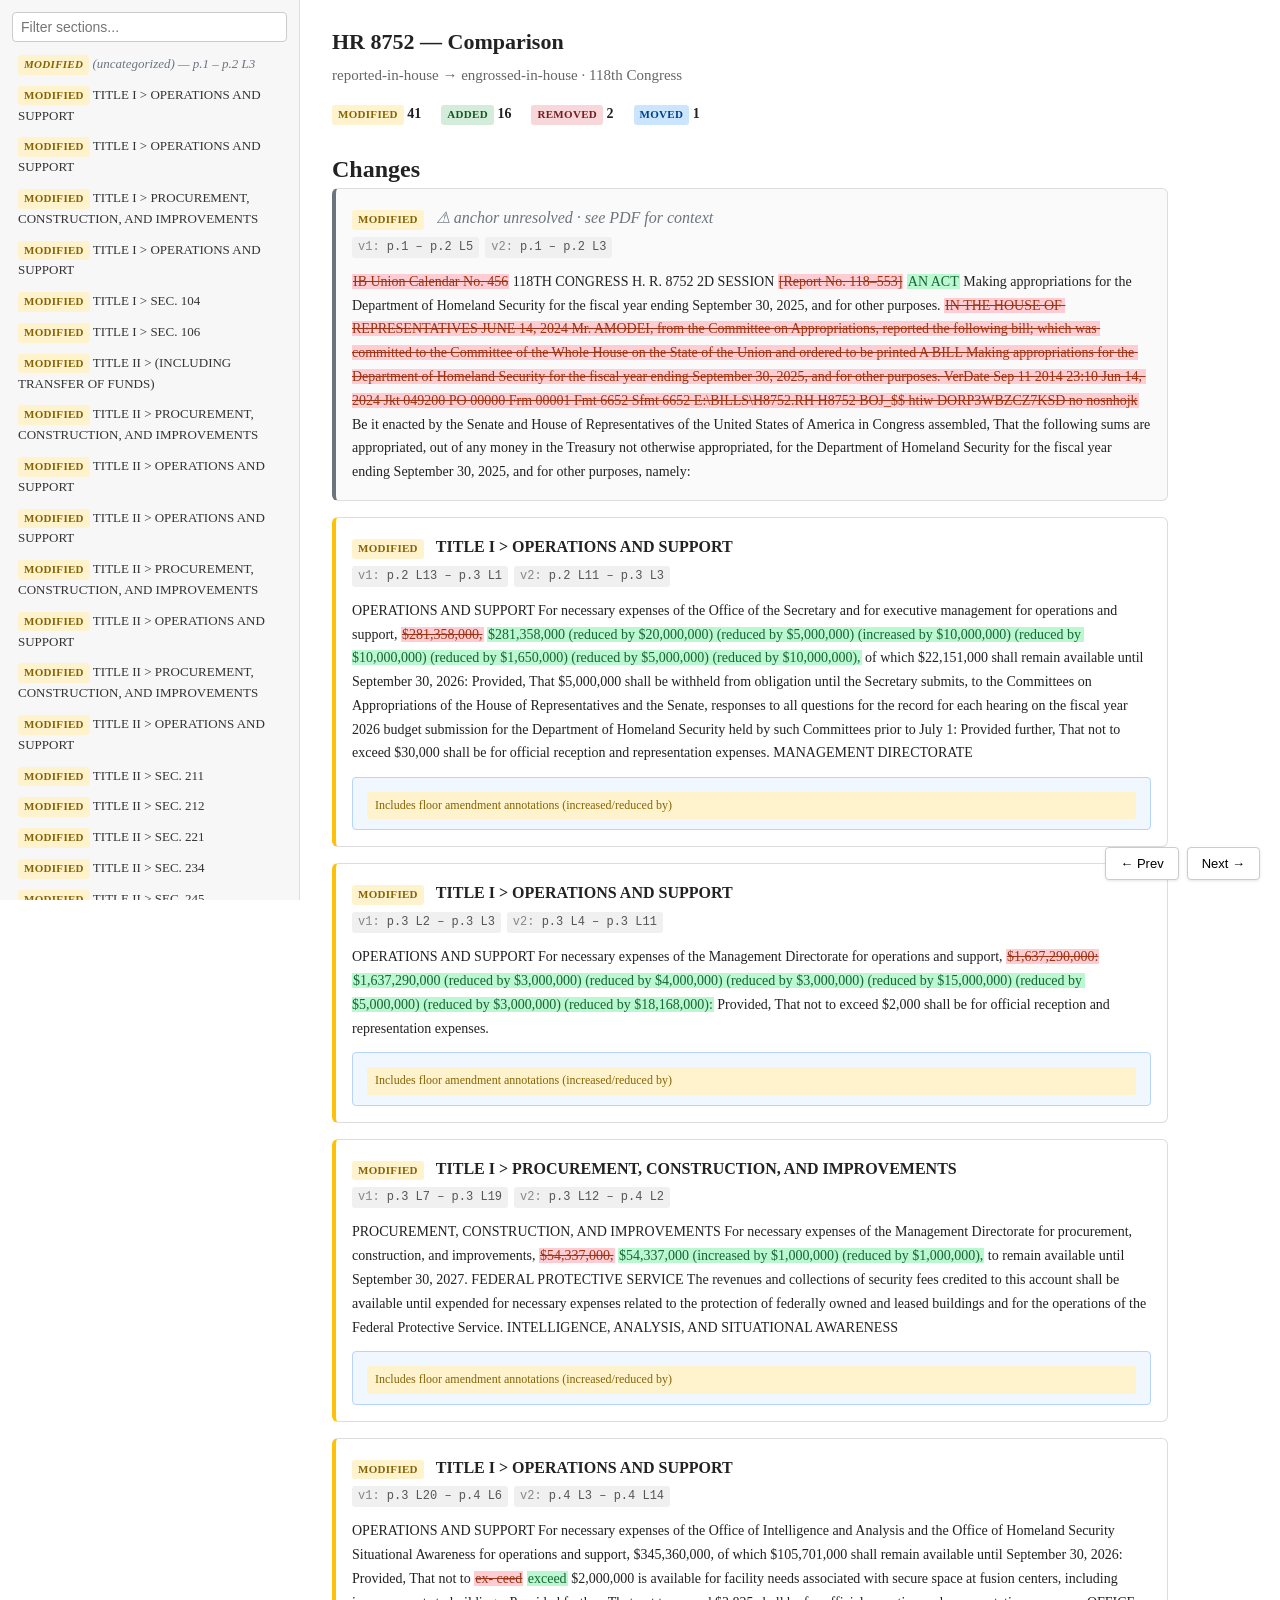
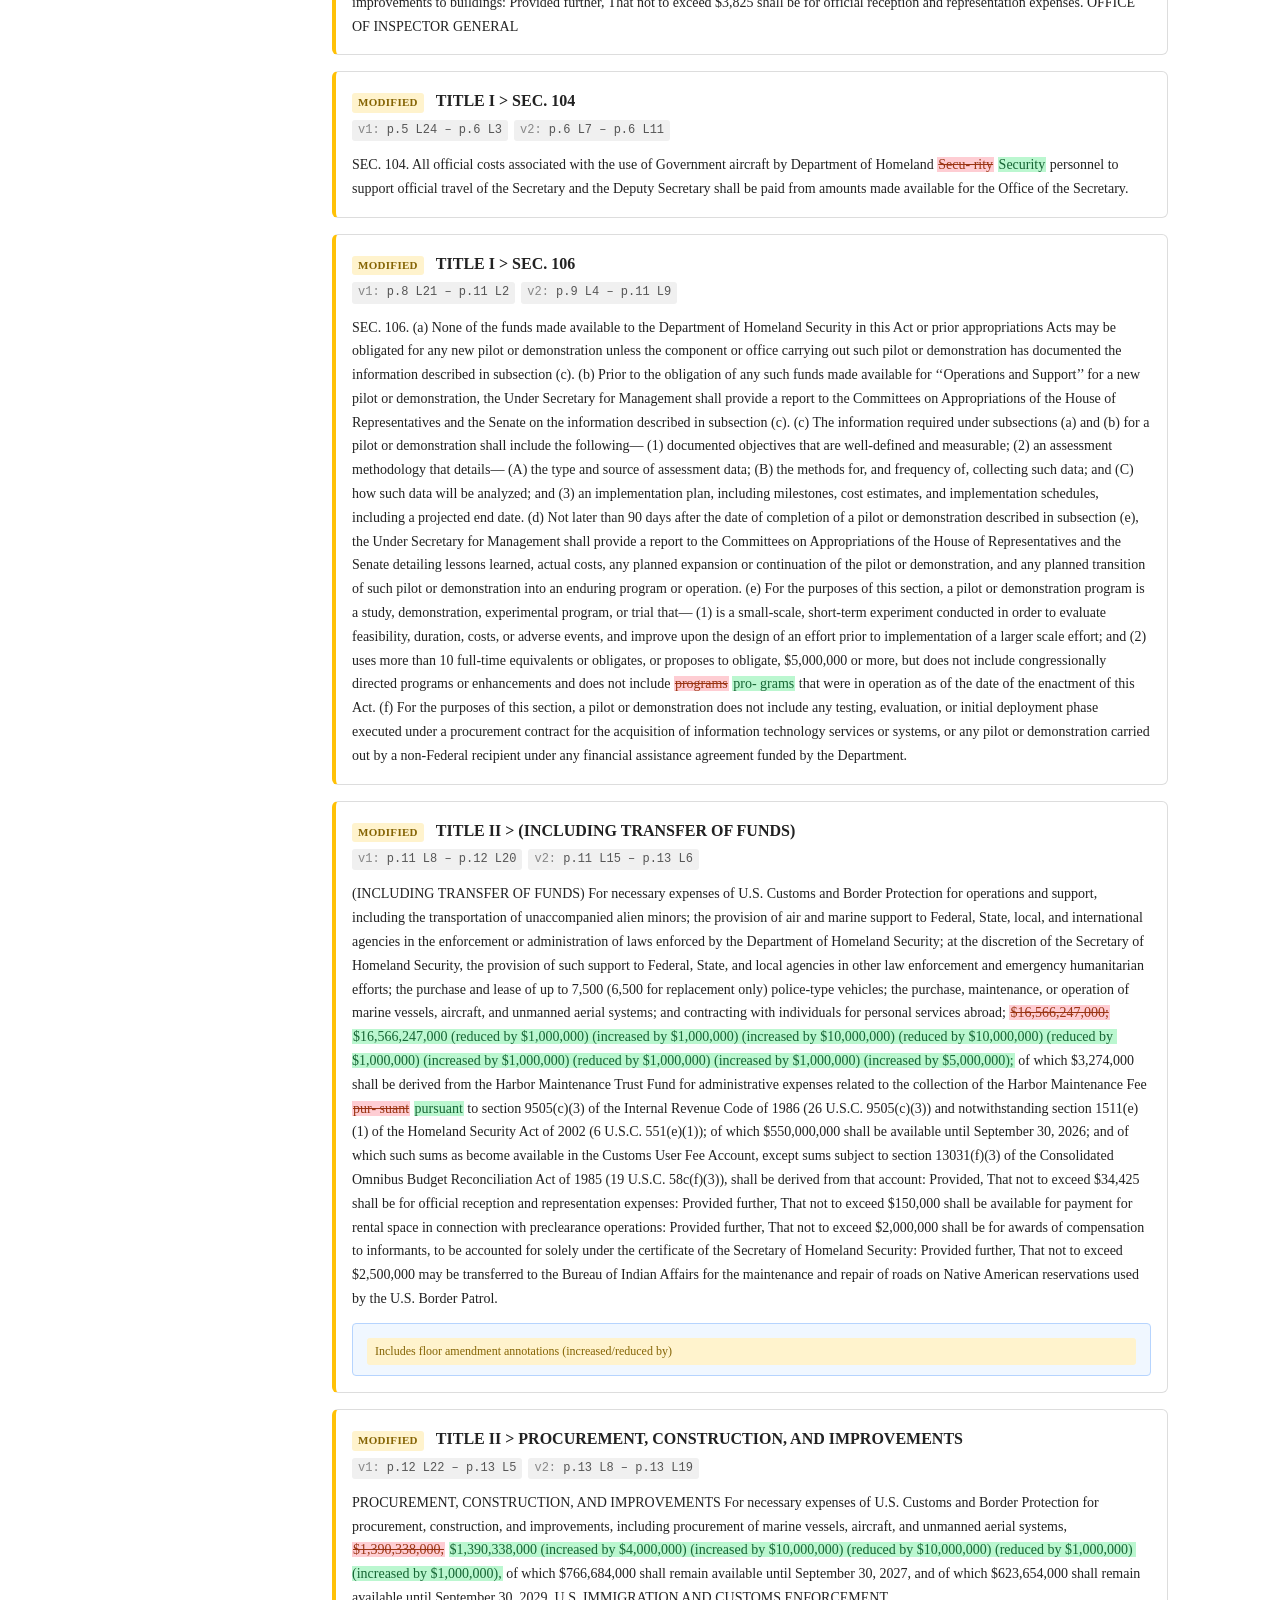
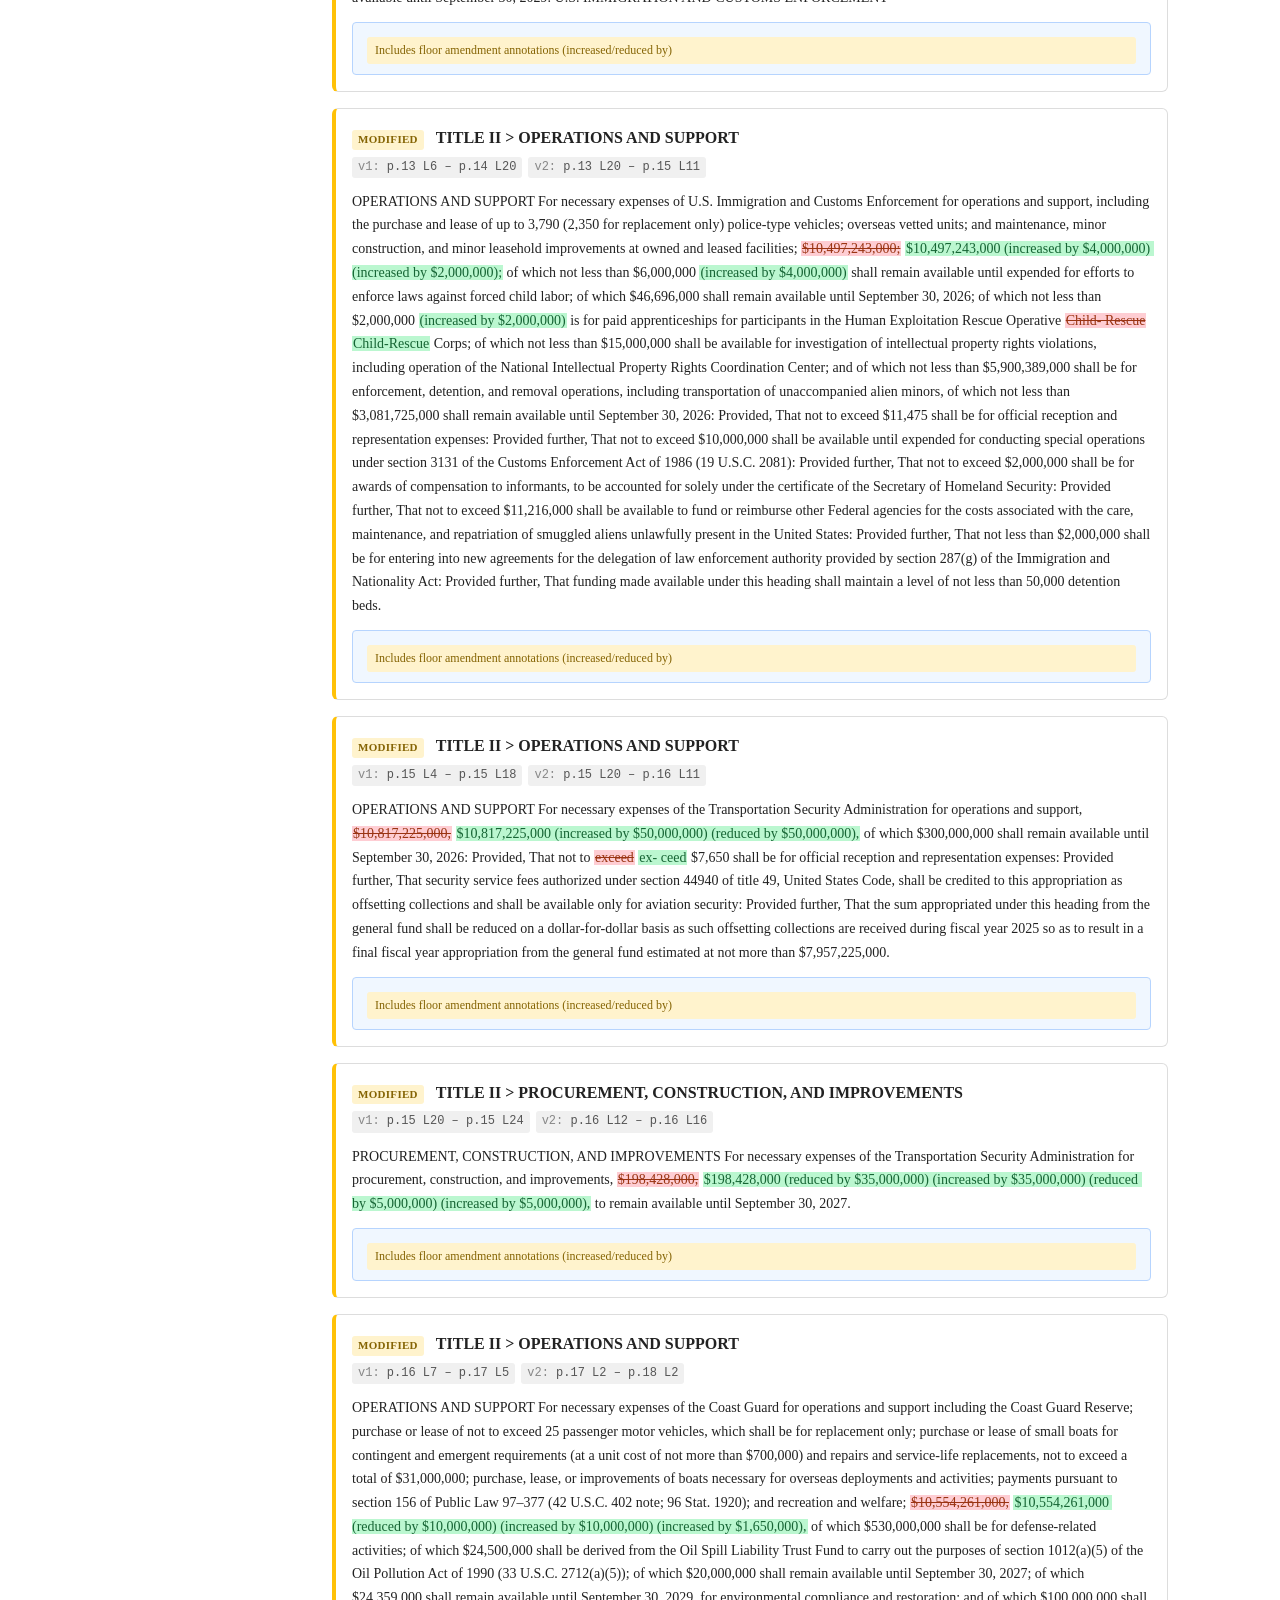
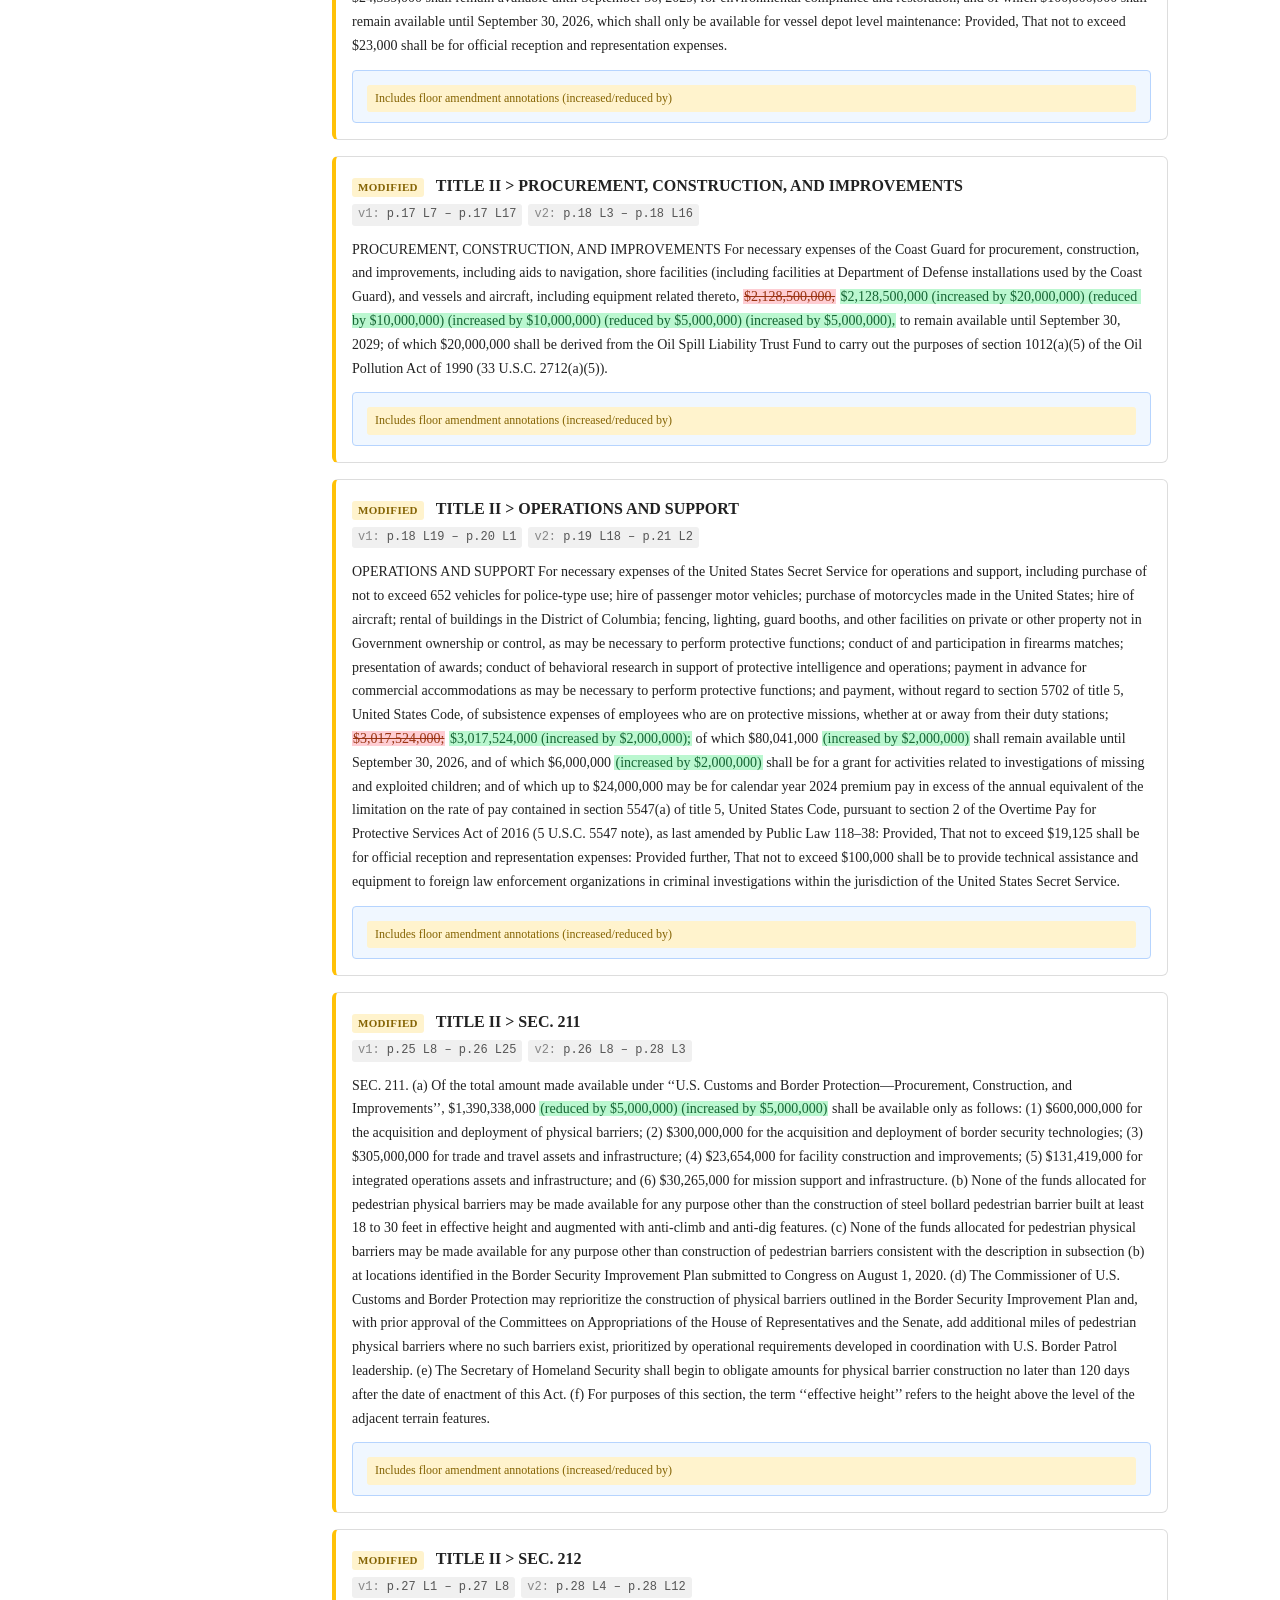
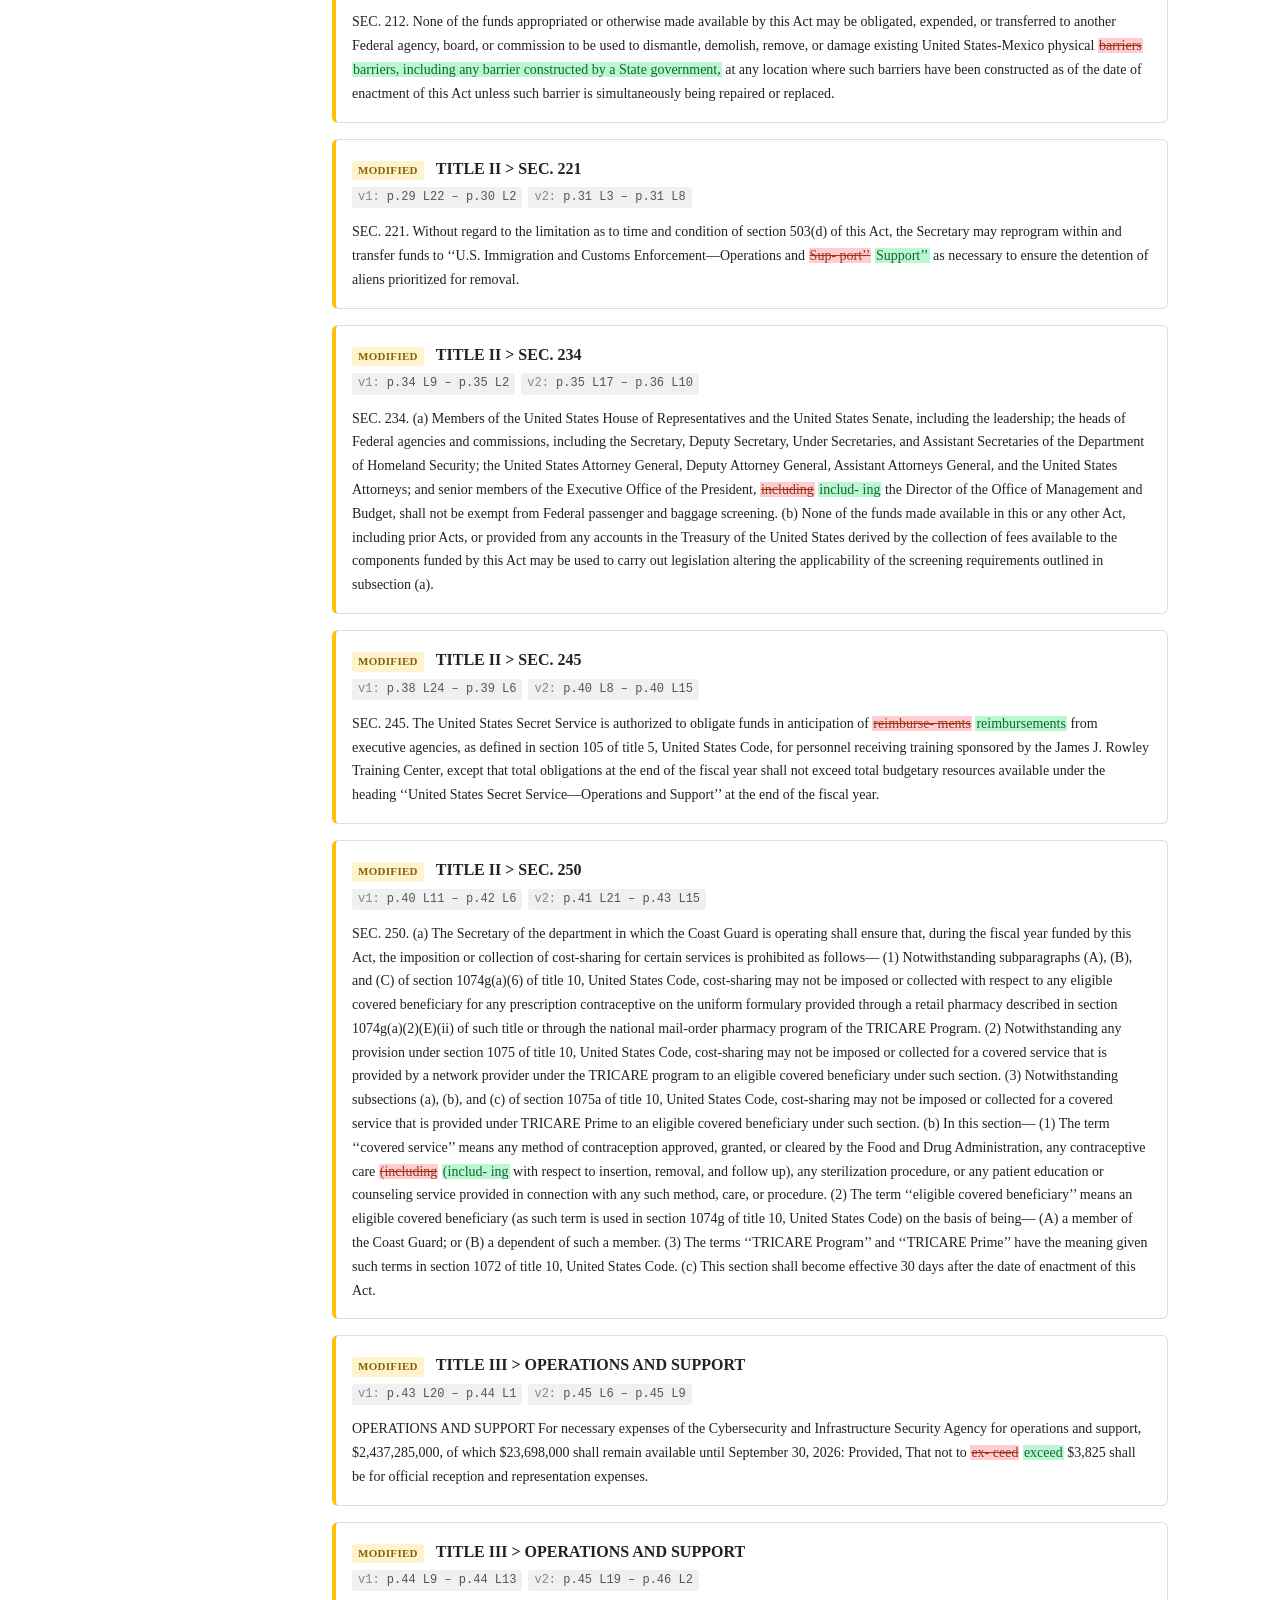
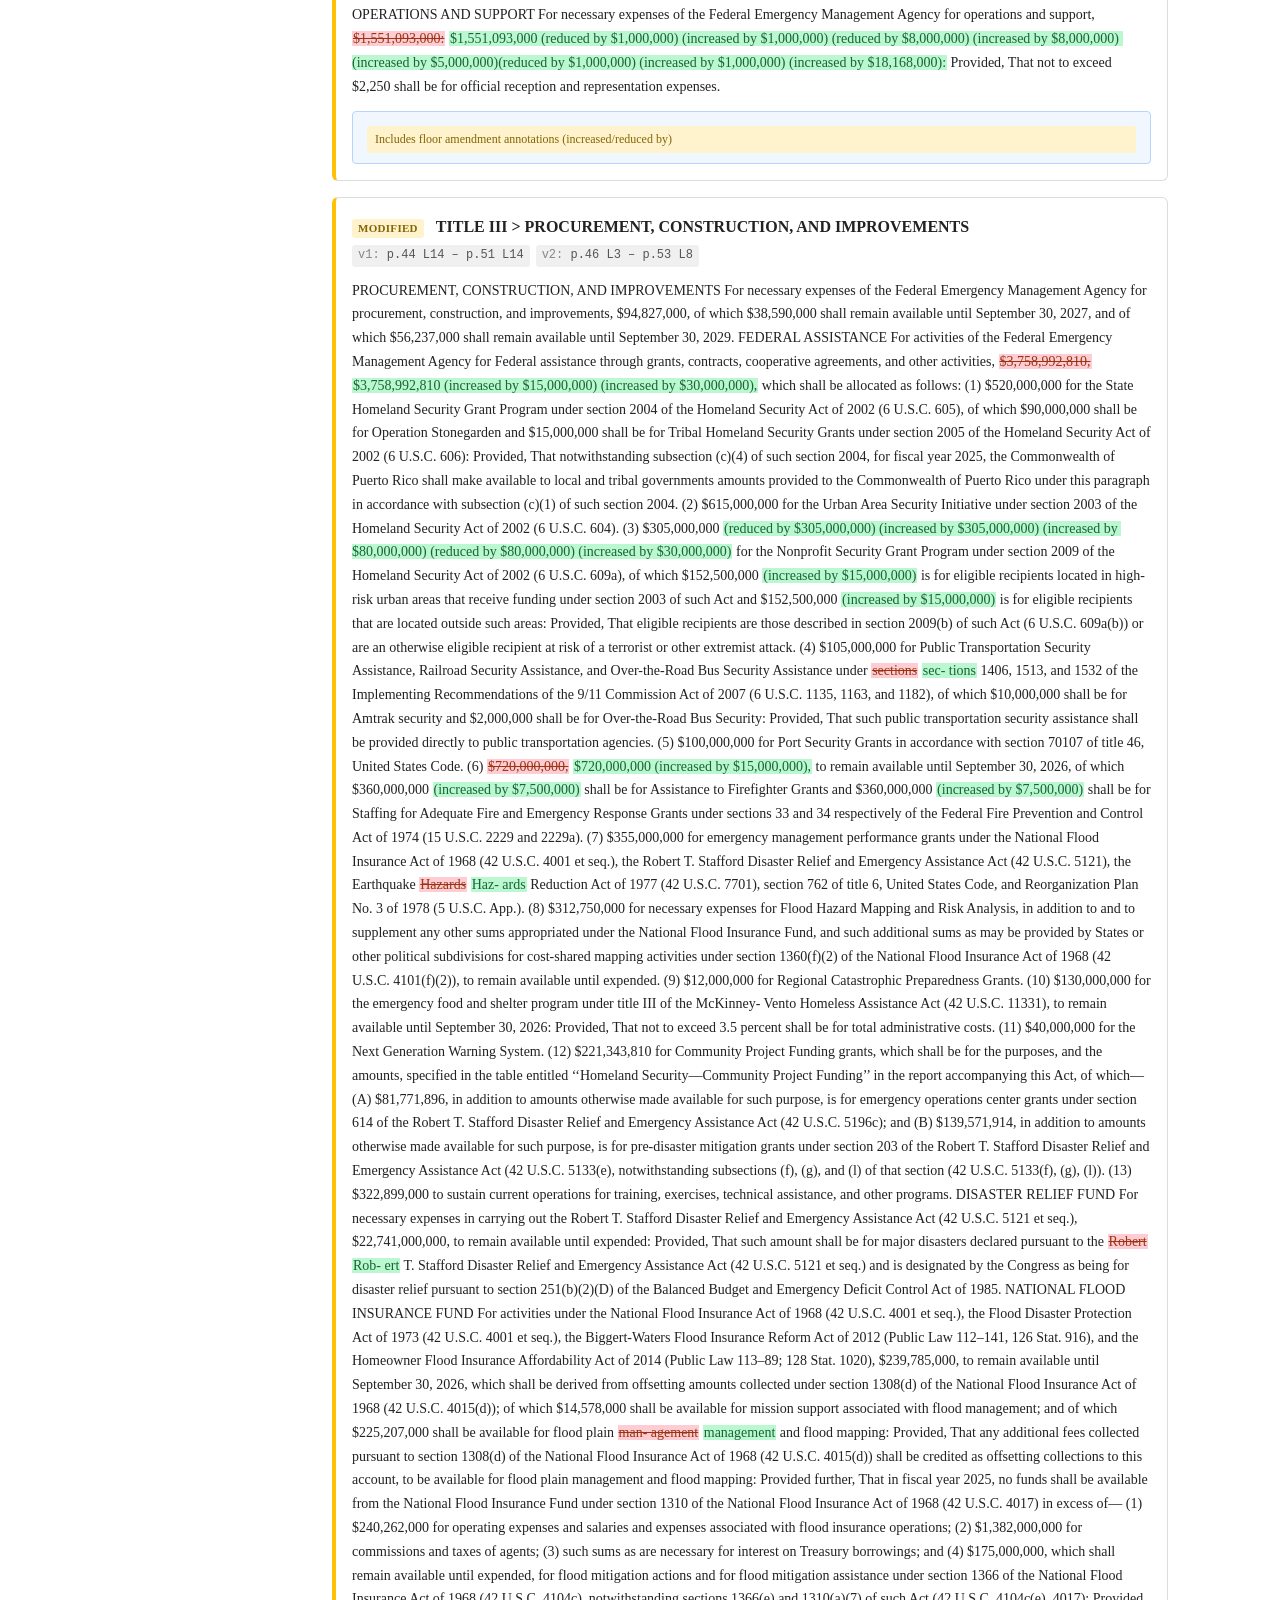
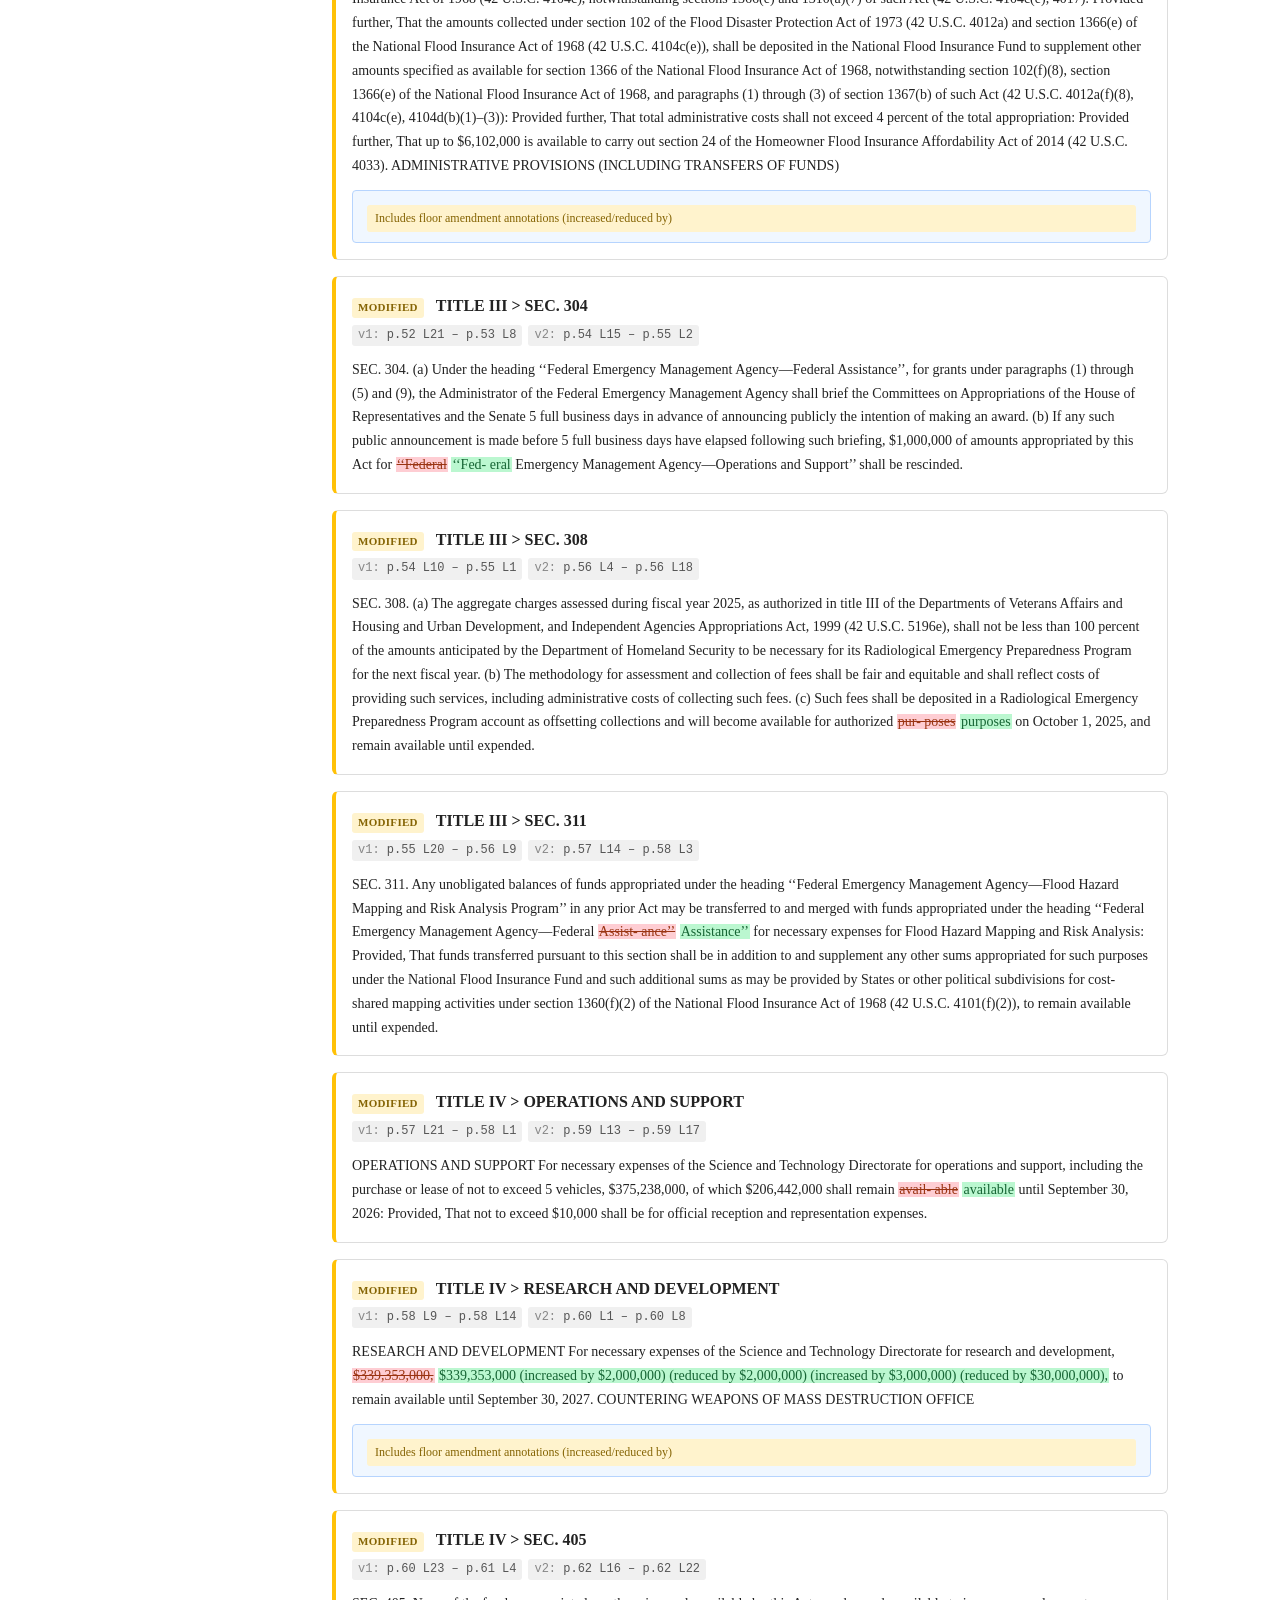
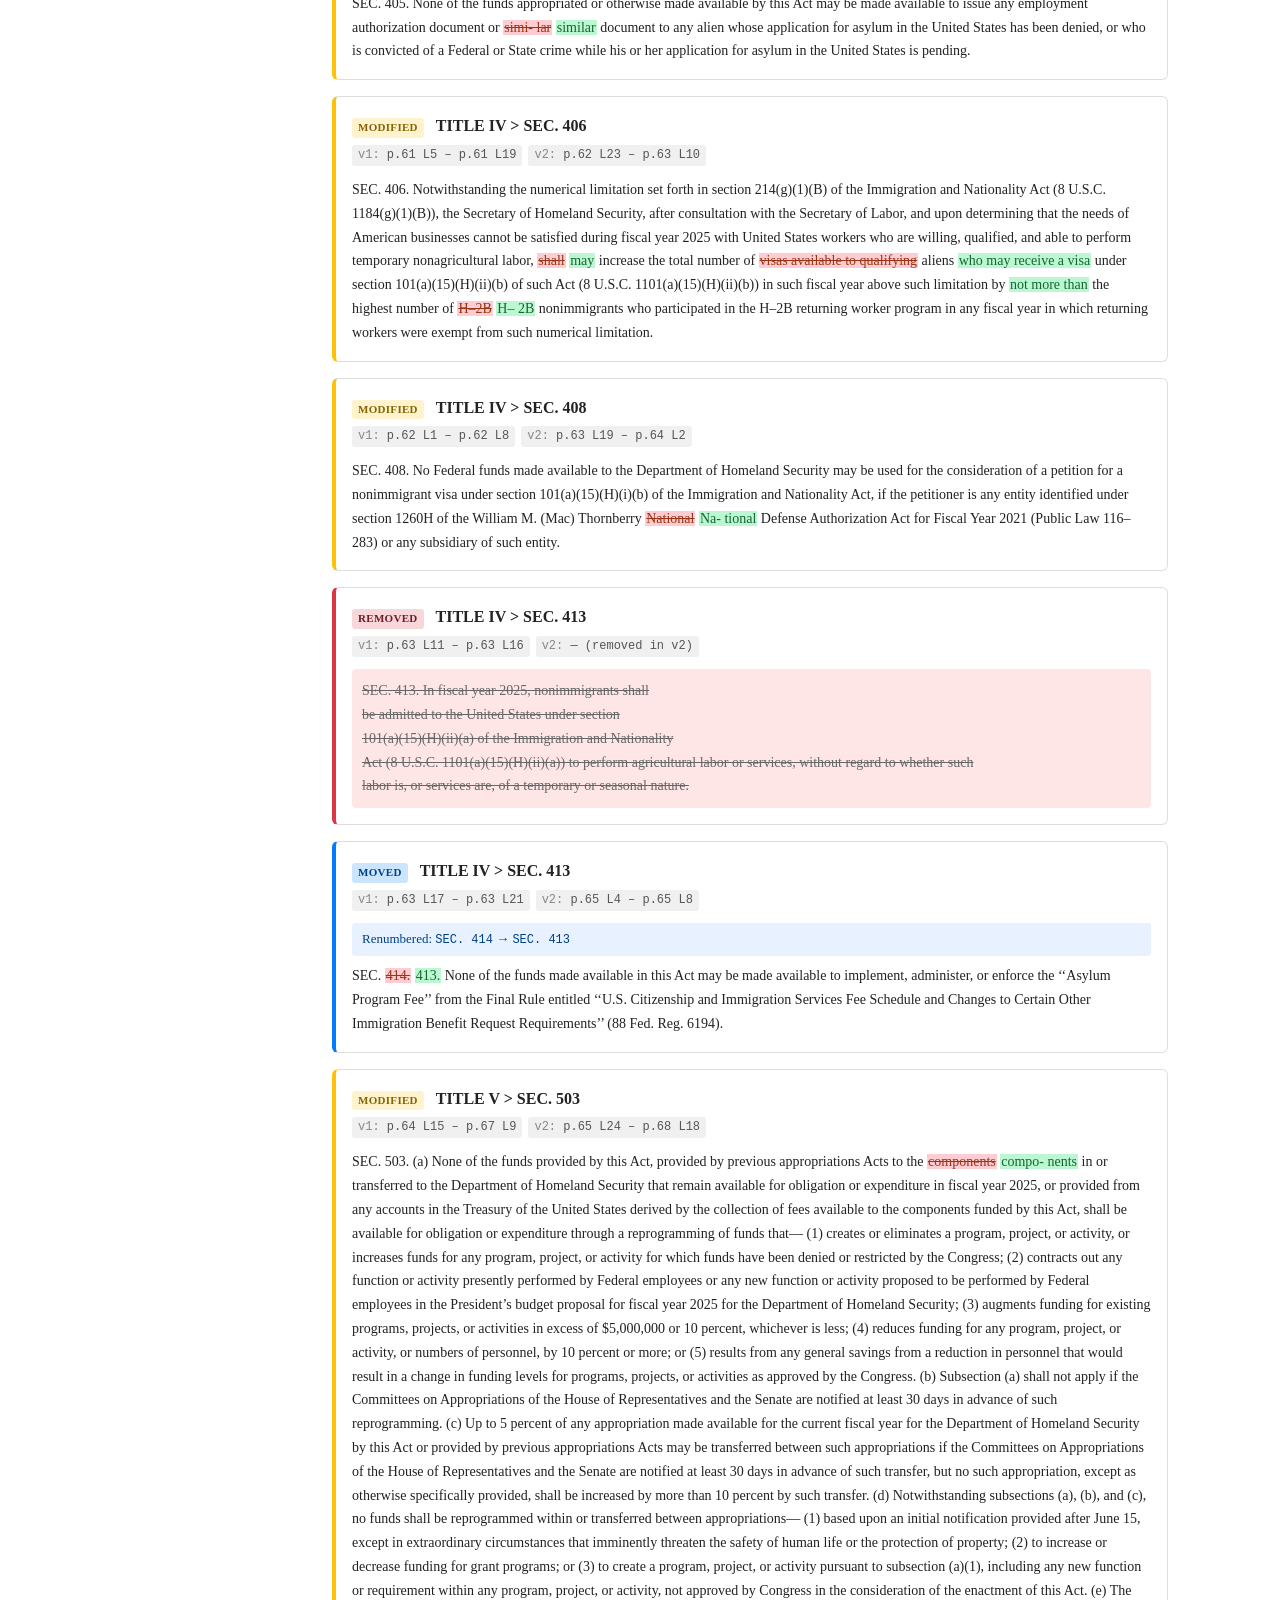
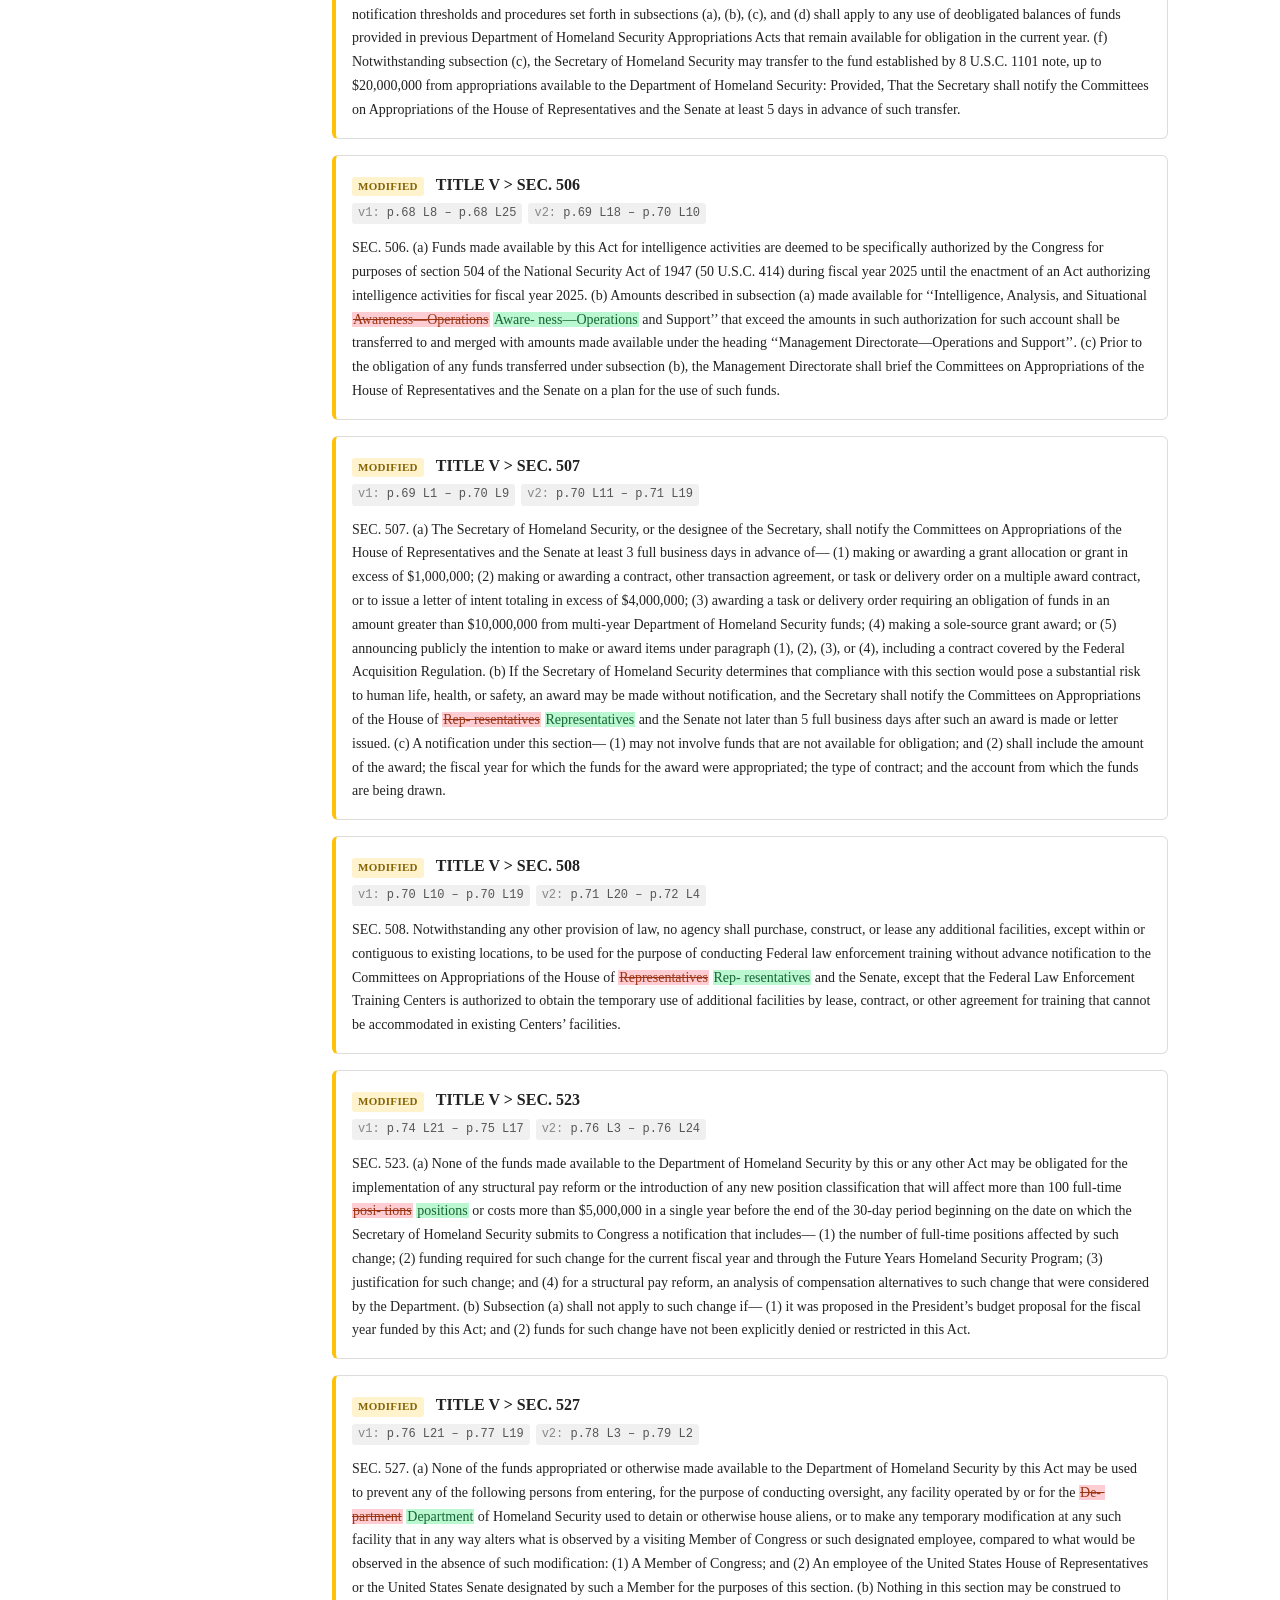
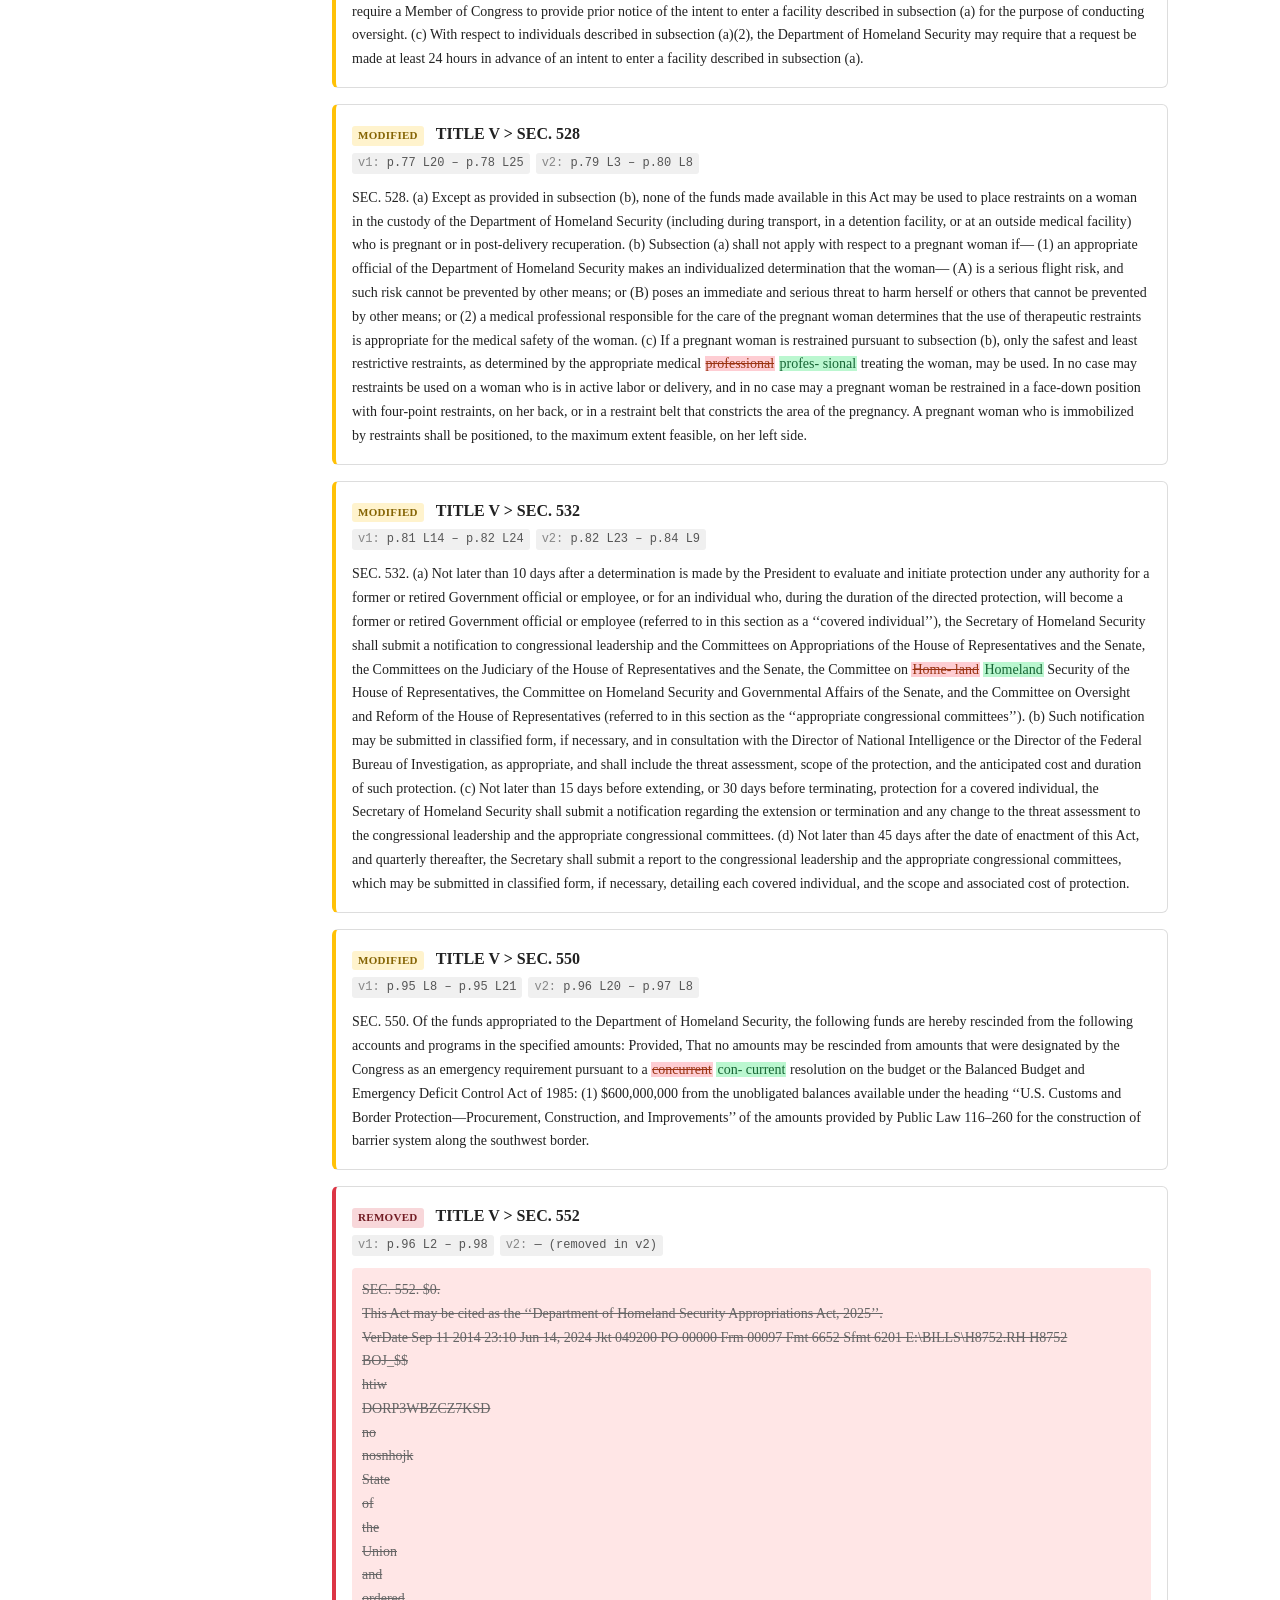
==== commit 83bfa044: "Migrate format_pdf_html to unified renderer shim, regen examples Step 10 (final) of renderer consoli" ====
--- a/examples/hr8752_pdf_diff.html
+++ b/examples/hr8752_pdf_diff.html
@@ -3,12 +3,13 @@
 <head>
 <meta charset="utf-8">
 <meta name="viewport" content="width=device-width, initial-scale=1">
-<title>PDF Diff: HR 8752</title>
+<title>HR 8752 — Diff</title>
 <style>
 * { box-sizing: border-box; margin: 0; padding: 0; }
 body { font-family: Georgia, 'Times New Roman', serif; color: #222; line-height: 1.6; }
 .layout { display: flex; min-height: 100vh; }
 
+/* Sidebar */
 .sidebar { width: 300px; position: fixed; top: 0; left: 0; height: 100vh;
   overflow-y: auto; background: #f7f7f7; border-right: 1px solid #ddd; padding: 12px; }
 .sidebar input { width: 100%; padding: 6px 8px; margin-bottom: 8px;
@@ -20,14 +21,17 @@
 .sidebar a:hover { background: #e8e8e8; }
 .sidebar .nav-item.unanchored a { color: #6c757d; font-style: italic; }
 
+/* Main content */
 .main { margin-left: 300px; padding: 24px 32px; max-width: 900px; flex: 1; }
 
+/* Header */
 .report-header h1 { font-size: 22px; margin-bottom: 4px; }
 .report-header .versions { color: #666; font-size: 15px; margin-bottom: 16px; }
 .summary-bar { display: flex; gap: 16px; margin-bottom: 24px; flex-wrap: wrap; }
 .summary-item { font-size: 14px; }
 .summary-item strong { margin-right: 4px; }
 
+/* Badges */
 .badge { display: inline-block; padding: 1px 6px; border-radius: 3px;
   font-size: 11px; font-weight: 600; text-transform: uppercase; letter-spacing: 0.3px; }
 .badge-modified { background: #fff3cd; color: #856404; }
@@ -35,6 +39,7 @@
 .badge-removed { background: #f8d7da; color: #721c24; }
 .badge-moved { background: #cce5ff; color: #004085; }
 
+/* Financial table */
 .financial-table { width: 100%; border-collapse: collapse; margin-bottom: 24px; font-size: 14px; }
 .financial-table th { background: #f0f0f0; text-align: left; padding: 8px; border-bottom: 2px solid #ccc; }
 .financial-table td { padding: 6px 8px; border-bottom: 1px solid #eee; }
@@ -45,6 +50,7 @@
 tr.decrease .change-amount { color: #721c24; }
 tr.unchanged .change-amount { color: #666; }
 
+/* Change cards */
 .change-card { border: 1px solid #ddd; border-radius: 6px; margin-bottom: 16px;
   padding: 16px; background: #fff; }
 .change-card.added { border-left: 4px solid #28a745; }
@@ -58,7 +64,9 @@
 
 .change-header { margin-bottom: 6px; }
 .change-header h3 { font-size: 16px; display: inline; margin-left: 8px; font-weight: 600; }
-
+.section-number { display: block; font-size: 13px; color: #666; margin-top: 2px; }
+
+/* Citation block (page/line) */
 .citation { font-family: 'SF Mono', Menlo, Consolas, monospace; font-size: 12px;
   color: #555; margin: 4px 0 12px; }
 .citation .v1, .citation .v2 { display: inline-block; padding: 1px 6px;
@@ -66,7 +74,8 @@
 .citation .v1::before { content: "v1: "; color: #888; }
 .citation .v2::before { content: "v2: "; color: #888; }
 
-.change-body { font-size: 14px; line-height: 1.7; }
+/* Bodies */
+.change-body { font-size: 14px; line-height: 1.7; white-space: pre-wrap; }
 .added-text { background: #e6ffe6; padding: 10px; border-radius: 4px; }
 .removed-text { background: #ffe6e6; padding: 10px; border-radius: 4px;
   text-decoration: line-through; color: #666; }
@@ -75,10 +84,14 @@
 .move-info { font-size: 13px; color: #004085; margin-bottom: 8px;
   padding: 6px 10px; background: #e7f1ff; border-radius: 3px; }
 .move-info code { font-family: 'SF Mono', Menlo, Consolas, monospace; font-size: 12px; }
-
+.amendment-note { font-size: 12px; color: #856404; background: #fff3cd; padding: 4px 8px;
+  border-radius: 3px; margin-top: 4px; }
+
+/* Inline diff */
 del { background: #fecdd3; text-decoration: line-through; color: #9a3412; padding: 0 1px; }
 ins { background: #bbf7d0; text-decoration: none; color: #166534; padding: 0 1px; }
 
+/* Financial callout (canonical: PDF's flex rows) */
 .financial-callout { margin-top: 12px; padding: 10px 14px; background: #f0f7ff;
   border: 1px solid #b6d4fe; border-radius: 4px; font-size: 13px;
   font-variant-numeric: tabular-nums; }
@@ -87,14 +100,14 @@
 .financial-callout .delta.decrease { color: #721c24; font-weight: 600; }
 .financial-callout .delta.increase { color: #155724; font-weight: 600; }
 .financial-callout .delta.unchanged { color: #555; }
-.financial-callout .net { margin-top: 6px; padding-top: 6px;
-  border-top: 1px solid #b6d4fe; font-weight: 600; }
-
+
+/* Navigation buttons */
 .nav-buttons { position: fixed; bottom: 20px; right: 20px; display: flex; gap: 8px; z-index: 10; }
 .nav-buttons button { padding: 8px 14px; border: 1px solid #ccc; border-radius: 4px;
   background: #fff; cursor: pointer; font-size: 13px; box-shadow: 0 1px 3px rgba(0,0,0,0.1); }
 .nav-buttons button:hover { background: #f0f0f0; }
 
+/* Print */
 @media print {
   .sidebar, .nav-buttons, #sidebar-filter { display: none; }
   .main { margin-left: 0; }
@@ -111,7 +124,7 @@
 </nav>
 <div class="main">
 <div class="report-header">
-<h1>HR 8752 &mdash; PDF Comparison</h1>
+<h1>HR 8752 &mdash; Comparison</h1>
 <div class="versions">reported-in-house &rarr; engrossed-in-house · 118th Congress</div>
 <div class="summary-bar"><span class="summary-item"><span class="badge badge-modified">modified</span> <strong>41</strong></span><span class="summary-item"><span class="badge badge-added">added</span> <strong>16</strong></span><span class="summary-item"><span class="badge badge-removed">removed</span> <strong>2</strong></span><span class="summary-item"><span class="badge badge-moved">moved</span> <strong>1</strong></span></div>
 </div>
@@ -124,7 +137,6 @@
 </div>
 <div class="citation"><span class="v1">p.1 – p.2 L5</span><span class="v2">p.1 – p.2 L3</span></div>
 <div class="change-body diff-inline"><del>IB Union Calendar No. 456</del> 118TH CONGRESS H. R. 8752 2D SESSION <del>[Report No. 118–553]</del> <ins>AN ACT</ins> Making appropriations for the Department of Homeland Security for the fiscal year ending September 30, 2025, and for other purposes. <del>IN THE HOUSE OF REPRESENTATIVES JUNE 14, 2024 Mr. AMODEI, from the Committee on Appropriations, reported the following bill; which was committed to the Committee of the Whole House on the State of the Union and ordered to be printed A BILL Making appropriations for the Department of Homeland Security for the fiscal year ending September 30, 2025, and for other purposes. VerDate Sep 11 2014 23:10 Jun 14, 2024 Jkt 049200 PO 00000 Frm 00001 Fmt 6652 Sfmt 6652 E:\BILLS\H8752.RH H8752 BOJ_$$ htiw DORP3WBZCZ7KSD no nosnhojk</del> Be it enacted by the Senate and House of Representatives of the United States of America in Congress assembled, That the following sums are appropriated, out of any money in the Treasury not otherwise appropriated, for the Department of Homeland Security for the fiscal year ending September 30, 2025, and for other purposes, namely:</div>
-
 </div>
 <div class="change-card modified" id="change-1">
 <div class="change-header">
@@ -133,7 +145,7 @@
 </div>
 <div class="citation"><span class="v1">p.2 L13 – p.3 L1</span><span class="v2">p.2 L11 – p.3 L3</span></div>
 <div class="change-body diff-inline">OPERATIONS AND SUPPORT For necessary expenses of the Office of the Secretary and for executive management for operations and support, <del>$281,358,000,</del> <ins>$281,358,000 (reduced by $20,000,000) (reduced by $5,000,000) (increased by $10,000,000) (reduced by $10,000,000) (reduced by $1,650,000) (reduced by $5,000,000) (reduced by $10,000,000),</ins> of which $22,151,000 shall remain available until September 30, 2026: Provided, That $5,000,000 shall be withheld from obligation until the Secretary submits, to the Committees on Appropriations of the House of Representatives and the Senate, responses to all questions for the record for each hearing on the fiscal year 2026 budget submission for the Department of Homeland Security held by such Committees prior to July 1: Provided further, That not to exceed $30,000 shall be for official reception and representation expenses. MANAGEMENT DIRECTORATE</div>
-<div class="financial-callout"><div class="row"><span class="label">Amount:</span><span>$281,358,000 &rarr; $281,358,000</span><span class="delta unchanged">($0)</span></div><div class="row"><span class="label">Amount:</span><span>$22,151,000 &rarr; $22,151,000</span><span class="delta unchanged">($0)</span></div><div class="row"><span class="label">Amount:</span><span>$5,000,000 &rarr; $5,000,000</span><span class="delta unchanged">($0)</span></div><div class="row"><span class="label">Amount:</span><span>$30,000 &rarr; $30,000</span><span class="delta unchanged">($0)</span></div><div class="amendment-note">Includes floor amendment annotations (increased/reduced by)</div></div>
+<div class="financial-callout"><div class="amendment-note">Includes floor amendment annotations (increased/reduced by)</div></div>
 </div>
 <div class="change-card modified" id="change-2">
 <div class="change-header">
@@ -142,7 +154,7 @@
 </div>
 <div class="citation"><span class="v1">p.3 L2 – p.3 L3</span><span class="v2">p.3 L4 – p.3 L11</span></div>
 <div class="change-body diff-inline">OPERATIONS AND SUPPORT For necessary expenses of the Management Directorate for operations and support, <del>$1,637,290,000:</del> <ins>$1,637,290,000 (reduced by $3,000,000) (reduced by $4,000,000) (reduced by $3,000,000) (reduced by $15,000,000) (reduced by $5,000,000) (reduced by $3,000,000) (reduced by $18,168,000):</ins> Provided, That not to exceed $2,000 shall be for official reception and representation expenses.</div>
-<div class="financial-callout"><div class="row"><span class="label">Amount:</span><span>$1,637,290,000 &rarr; $1,637,290,000</span><span class="delta unchanged">($0)</span></div><div class="row"><span class="label">Amount:</span><span>$2,000 &rarr; $2,000</span><span class="delta unchanged">($0)</span></div><div class="amendment-note">Includes floor amendment annotations (increased/reduced by)</div></div>
+<div class="financial-callout"><div class="amendment-note">Includes floor amendment annotations (increased/reduced by)</div></div>
 </div>
 <div class="change-card modified" id="change-3">
 <div class="change-header">
@@ -151,7 +163,7 @@
 </div>
 <div class="citation"><span class="v1">p.3 L7 – p.3 L19</span><span class="v2">p.3 L12 – p.4 L2</span></div>
 <div class="change-body diff-inline">PROCUREMENT, CONSTRUCTION, AND IMPROVEMENTS For necessary expenses of the Management Directorate for procurement, construction, and improvements, <del>$54,337,000,</del> <ins>$54,337,000 (increased by $1,000,000) (reduced by $1,000,000),</ins> to remain available until September 30, 2027. FEDERAL PROTECTIVE SERVICE The revenues and collections of security fees credited to this account shall be available until expended for necessary expenses related to the protection of federally owned and leased buildings and for the operations of the Federal Protective Service. INTELLIGENCE, ANALYSIS, AND SITUATIONAL AWARENESS</div>
-<div class="financial-callout"><div class="row"><span class="label">Amount:</span><span>$54,337,000 &rarr; $54,337,000</span><span class="delta unchanged">($0)</span></div><div class="amendment-note">Includes floor amendment annotations (increased/reduced by)</div></div>
+<div class="financial-callout"><div class="amendment-note">Includes floor amendment annotations (increased/reduced by)</div></div>
 </div>
 <div class="change-card modified" id="change-4">
 <div class="change-header">
@@ -160,7 +172,6 @@
 </div>
 <div class="citation"><span class="v1">p.3 L20 – p.4 L6</span><span class="v2">p.4 L3 – p.4 L14</span></div>
 <div class="change-body diff-inline">OPERATIONS AND SUPPORT For necessary expenses of the Office of Intelligence and Analysis and the Office of Homeland Security Situational Awareness for operations and support, $345,360,000, of which $105,701,000 shall remain available until September 30, 2026: Provided, That not to <del>ex- ceed</del> <ins>exceed</ins> $2,000,000 is available for facility needs associated with secure space at fusion centers, including improvements to buildings: Provided further, That not to exceed $3,825 shall be for official reception and representation expenses. OFFICE OF INSPECTOR GENERAL</div>
-<div class="financial-callout"><div class="row"><span class="label">Amount:</span><span>$345,360,000 &rarr; $345,360,000</span><span class="delta unchanged">($0)</span></div><div class="row"><span class="label">Amount:</span><span>$105,701,000 &rarr; $105,701,000</span><span class="delta unchanged">($0)</span></div><div class="row"><span class="label">Amount:</span><span>$2,000,000 &rarr; $2,000,000</span><span class="delta unchanged">($0)</span></div><div class="row"><span class="label">Amount:</span><span>$3,825 &rarr; $3,825</span><span class="delta unchanged">($0)</span></div></div>
 </div>
 <div class="change-card modified" id="change-5">
 <div class="change-header">
@@ -169,7 +180,6 @@
 </div>
 <div class="citation"><span class="v1">p.5 L24 – p.6 L3</span><span class="v2">p.6 L7 – p.6 L11</span></div>
 <div class="change-body diff-inline">SEC. 104. All official costs associated with the use of Government aircraft by Department of Homeland <del>Secu- rity</del> <ins>Security</ins> personnel to support official travel of the Secretary and the Deputy Secretary shall be paid from amounts made available for the Office of the Secretary.</div>
-
 </div>
 <div class="change-card modified" id="change-6">
 <div class="change-header">
@@ -178,7 +188,6 @@
 </div>
 <div class="citation"><span class="v1">p.8 L21 – p.11 L2</span><span class="v2">p.9 L4 – p.11 L9</span></div>
 <div class="change-body diff-inline">SEC. 106. (a) None of the funds made available to the Department of Homeland Security in this Act or prior appropriations Acts may be obligated for any new pilot or demonstration unless the component or office carrying out such pilot or demonstration has documented the information described in subsection (c). (b) Prior to the obligation of any such funds made available for ‘‘Operations and Support’’ for a new pilot or demonstration, the Under Secretary for Management shall provide a report to the Committees on Appropriations of the House of Representatives and the Senate on the information described in subsection (c). (c) The information required under subsections (a) and (b) for a pilot or demonstration shall include the following— (1) documented objectives that are well-defined and measurable; (2) an assessment methodology that details— (A) the type and source of assessment data; (B) the methods for, and frequency of, collecting such data; and (C) how such data will be analyzed; and (3) an implementation plan, including milestones, cost estimates, and implementation schedules, including a projected end date. (d) Not later than 90 days after the date of completion of a pilot or demonstration described in subsection (e), the Under Secretary for Management shall provide a report to the Committees on Appropriations of the House of Representatives and the Senate detailing lessons learned, actual costs, any planned expansion or continuation of the pilot or demonstration, and any planned transition of such pilot or demonstration into an enduring program or operation. (e) For the purposes of this section, a pilot or demonstration program is a study, demonstration, experimental program, or trial that— (1) is a small-scale, short-term experiment conducted in order to evaluate feasibility, duration, costs, or adverse events, and improve upon the design of an effort prior to implementation of a larger scale effort; and (2) uses more than 10 full-time equivalents or obligates, or proposes to obligate, $5,000,000 or more, but does not include congressionally directed programs or enhancements and does not include <del>programs</del> <ins>pro- grams</ins> that were in operation as of the date of the enactment of this Act. (f) For the purposes of this section, a pilot or demonstration does not include any testing, evaluation, or initial deployment phase executed under a procurement contract for the acquisition of information technology services or systems, or any pilot or demonstration carried out by a non-Federal recipient under any financial assistance agreement funded by the Department.</div>
-<div class="financial-callout"><div class="row"><span class="label">Amount:</span><span>$5,000,000 &rarr; $5,000,000</span><span class="delta unchanged">($0)</span></div></div>
 </div>
 <div class="change-card modified" id="change-7">
 <div class="change-header">
@@ -187,7 +196,7 @@
 </div>
 <div class="citation"><span class="v1">p.11 L8 – p.12 L20</span><span class="v2">p.11 L15 – p.13 L6</span></div>
 <div class="change-body diff-inline">(INCLUDING TRANSFER OF FUNDS) For necessary expenses of U.S. Customs and Border Protection for operations and support, including the transportation of unaccompanied alien minors; the provision of air and marine support to Federal, State, local, and international agencies in the enforcement or administration of laws enforced by the Department of Homeland Security; at the discretion of the Secretary of Homeland Security, the provision of such support to Federal, State, and local agencies in other law enforcement and emergency humanitarian efforts; the purchase and lease of up to 7,500 (6,500 for replacement only) police-type vehicles; the purchase, maintenance, or operation of marine vessels, aircraft, and unmanned aerial systems; and contracting with individuals for personal services abroad; <del>$16,566,247,000;</del> <ins>$16,566,247,000 (reduced by $1,000,000) (increased by $1,000,000) (increased by $10,000,000) (reduced by $10,000,000) (reduced by $1,000,000) (increased by $1,000,000) (reduced by $1,000,000) (increased by $1,000,000) (increased by $5,000,000);</ins> of which $3,274,000 shall be derived from the Harbor Maintenance Trust Fund for administrative expenses related to the collection of the Harbor Maintenance Fee <del>pur- suant</del> <ins>pursuant</ins> to section 9505(c)(3) of the Internal Revenue Code of 1986 (26 U.S.C. 9505(c)(3)) and notwithstanding section 1511(e)(1) of the Homeland Security Act of 2002 (6 U.S.C. 551(e)(1)); of which $550,000,000 shall be available until September 30, 2026; and of which such sums as become available in the Customs User Fee Account, except sums subject to section 13031(f)(3) of the Consolidated Omnibus Budget Reconciliation Act of 1985 (19 U.S.C. 58c(f)(3)), shall be derived from that account: Provided, That not to exceed $34,425 shall be for official reception and representation expenses: Provided further, That not to exceed $150,000 shall be available for payment for rental space in connection with preclearance operations: Provided further, That not to exceed $2,000,000 shall be for awards of compensation to informants, to be accounted for solely under the certificate of the Secretary of Homeland Security: Provided further, That not to exceed $2,500,000 may be transferred to the Bureau of Indian Affairs for the maintenance and repair of roads on Native American reservations used by the U.S. Border Patrol.</div>
-<div class="financial-callout"><div class="row"><span class="label">Amount:</span><span>$16,566,247,000 &rarr; $16,566,247,000</span><span class="delta unchanged">($0)</span></div><div class="row"><span class="label">Amount:</span><span>$3,274,000 &rarr; $3,274,000</span><span class="delta unchanged">($0)</span></div><div class="row"><span class="label">Amount:</span><span>$550,000,000 &rarr; $550,000,000</span><span class="delta unchanged">($0)</span></div><div class="row"><span class="label">Amount:</span><span>$34,425 &rarr; $34,425</span><span class="delta unchanged">($0)</span></div><div class="row"><span class="label">Amount:</span><span>$150,000 &rarr; $150,000</span><span class="delta unchanged">($0)</span></div><div class="row"><span class="label">Amount:</span><span>$2,000,000 &rarr; $2,000,000</span><span class="delta unchanged">($0)</span></div><div class="row"><span class="label">Amount:</span><span>$2,500,000 &rarr; $2,500,000</span><span class="delta unchanged">($0)</span></div><div class="amendment-note">Includes floor amendment annotations (increased/reduced by)</div></div>
+<div class="financial-callout"><div class="amendment-note">Includes floor amendment annotations (increased/reduced by)</div></div>
 </div>
 <div class="change-card modified" id="change-8">
 <div class="change-header">
@@ -196,7 +205,7 @@
 </div>
 <div class="citation"><span class="v1">p.12 L22 – p.13 L5</span><span class="v2">p.13 L8 – p.13 L19</span></div>
 <div class="change-body diff-inline">PROCUREMENT, CONSTRUCTION, AND IMPROVEMENTS For necessary expenses of U.S. Customs and Border Protection for procurement, construction, and improvements, including procurement of marine vessels, aircraft, and unmanned aerial systems, <del>$1,390,338,000,</del> <ins>$1,390,338,000 (increased by $4,000,000) (increased by $10,000,000) (reduced by $10,000,000) (reduced by $1,000,000) (increased by $1,000,000),</ins> of which $766,684,000 shall remain available until September 30, 2027, and of which $623,654,000 shall remain available until September 30, 2029. U.S. IMMIGRATION AND CUSTOMS ENFORCEMENT</div>
-<div class="financial-callout"><div class="row"><span class="label">Amount:</span><span>$1,390,338,000 &rarr; $1,390,338,000</span><span class="delta unchanged">($0)</span></div><div class="row"><span class="label">Amount:</span><span>$766,684,000 &rarr; $766,684,000</span><span class="delta unchanged">($0)</span></div><div class="row"><span class="label">Amount:</span><span>$623,654,000 &rarr; $623,654,000</span><span class="delta unchanged">($0)</span></div><div class="amendment-note">Includes floor amendment annotations (increased/reduced by)</div></div>
+<div class="financial-callout"><div class="amendment-note">Includes floor amendment annotations (increased/reduced by)</div></div>
 </div>
 <div class="change-card modified" id="change-9">
 <div class="change-header">
@@ -205,7 +214,7 @@
 </div>
 <div class="citation"><span class="v1">p.13 L6 – p.14 L20</span><span class="v2">p.13 L20 – p.15 L11</span></div>
 <div class="change-body diff-inline">OPERATIONS AND SUPPORT For necessary expenses of U.S. Immigration and Customs Enforcement for operations and support, including the purchase and lease of up to 3,790 (2,350 for replacement only) police-type vehicles; overseas vetted units; and maintenance, minor construction, and minor leasehold improvements at owned and leased facilities; <del>$10,497,243,000;</del> <ins>$10,497,243,000 (increased by $4,000,000) (increased by $2,000,000);</ins> of which not less than $6,000,000 <ins>(increased by $4,000,000)</ins> shall remain available until expended for efforts to enforce laws against forced child labor; of which $46,696,000 shall remain available until September 30, 2026; of which not less than $2,000,000 <ins>(increased by $2,000,000)</ins> is for paid apprenticeships for participants in the Human Exploitation Rescue Operative <del>Child- Rescue</del> <ins>Child-Rescue</ins> Corps; of which not less than $15,000,000 shall be available for investigation of intellectual property rights violations, including operation of the National Intellectual Property Rights Coordination Center; and of which not less than $5,900,389,000 shall be for enforcement, detention, and removal operations, including transportation of unaccompanied alien minors, of which not less than $3,081,725,000 shall remain available until September 30, 2026: Provided, That not to exceed $11,475 shall be for official reception and representation expenses: Provided further, That not to exceed $10,000,000 shall be available until expended for conducting special operations under section 3131 of the Customs Enforcement Act of 1986 (19 U.S.C. 2081): Provided further, That not to exceed $2,000,000 shall be for awards of compensation to informants, to be accounted for solely under the certificate of the Secretary of Homeland Security: Provided further, That not to exceed $11,216,000 shall be available to fund or reimburse other Federal agencies for the costs associated with the care, maintenance, and repatriation of smuggled aliens unlawfully present in the United States: Provided further, That not less than $2,000,000 shall be for entering into new agreements for the delegation of law enforcement authority provided by section 287(g) of the Immigration and Nationality Act: Provided further, That funding made available under this heading shall maintain a level of not less than 50,000 detention beds.</div>
-<div class="financial-callout"><div class="row"><span class="label">Amount:</span><span>$10,497,243,000 &rarr; $10,497,243,000</span><span class="delta unchanged">($0)</span></div><div class="row"><span class="label">Amount:</span><span>$6,000,000 &rarr; $6,000,000</span><span class="delta unchanged">($0)</span></div><div class="row"><span class="label">Amount:</span><span>$46,696,000 &rarr; $46,696,000</span><span class="delta unchanged">($0)</span></div><div class="row"><span class="label">Amount:</span><span>$2,000,000 &rarr; $2,000,000</span><span class="delta unchanged">($0)</span></div><div class="row"><span class="label">Amount:</span><span>$15,000,000 &rarr; $15,000,000</span><span class="delta unchanged">($0)</span></div><div class="row"><span class="label">Amount:</span><span>$5,900,389,000 &rarr; $5,900,389,000</span><span class="delta unchanged">($0)</span></div><div class="row"><span class="label">Amount:</span><span>$3,081,725,000 &rarr; $3,081,725,000</span><span class="delta unchanged">($0)</span></div><div class="row"><span class="label">Amount:</span><span>$11,475 &rarr; $11,475</span><span class="delta unchanged">($0)</span></div><div class="row"><span class="label">Amount:</span><span>$10,000,000 &rarr; $10,000,000</span><span class="delta unchanged">($0)</span></div><div class="row"><span class="label">Amount:</span><span>$2,000,000 &rarr; $2,000,000</span><span class="delta unchanged">($0)</span></div><div class="row"><span class="label">Amount:</span><span>$11,216,000 &rarr; $11,216,000</span><span class="delta unchanged">($0)</span></div><div class="row"><span class="label">Amount:</span><span>$2,000,000 &rarr; $2,000,000</span><span class="delta unchanged">($0)</span></div><div class="amendment-note">Includes floor amendment annotations (increased/reduced by)</div></div>
+<div class="financial-callout"><div class="amendment-note">Includes floor amendment annotations (increased/reduced by)</div></div>
 </div>
 <div class="change-card modified" id="change-10">
 <div class="change-header">
@@ -214,7 +223,7 @@
 </div>
 <div class="citation"><span class="v1">p.15 L4 – p.15 L18</span><span class="v2">p.15 L20 – p.16 L11</span></div>
 <div class="change-body diff-inline">OPERATIONS AND SUPPORT For necessary expenses of the Transportation Security Administration for operations and support, <del>$10,817,225,000,</del> <ins>$10,817,225,000 (increased by $50,000,000) (reduced by $50,000,000),</ins> of which $300,000,000 shall remain available until September 30, 2026: Provided, That not to <del>exceed</del> <ins>ex- ceed</ins> $7,650 shall be for official reception and representation expenses: Provided further, That security service fees authorized under section 44940 of title 49, United States Code, shall be credited to this appropriation as offsetting collections and shall be available only for aviation security: Provided further, That the sum appropriated under this heading from the general fund shall be reduced on a dollar-for-dollar basis as such offsetting collections are received during fiscal year 2025 so as to result in a final fiscal year appropriation from the general fund estimated at not more than $7,957,225,000.</div>
-<div class="financial-callout"><div class="row"><span class="label">Amount:</span><span>$10,817,225,000 &rarr; $10,817,225,000</span><span class="delta unchanged">($0)</span></div><div class="row"><span class="label">Amount:</span><span>$300,000,000 &rarr; $300,000,000</span><span class="delta unchanged">($0)</span></div><div class="row"><span class="label">Amount:</span><span>$7,650 &rarr; $7,650</span><span class="delta unchanged">($0)</span></div><div class="row"><span class="label">Amount:</span><span>$7,957,225,000 &rarr; $7,957,225,000</span><span class="delta unchanged">($0)</span></div><div class="amendment-note">Includes floor amendment annotations (increased/reduced by)</div></div>
+<div class="financial-callout"><div class="amendment-note">Includes floor amendment annotations (increased/reduced by)</div></div>
 </div>
 <div class="change-card modified" id="change-11">
 <div class="change-header">
@@ -223,7 +232,7 @@
 </div>
 <div class="citation"><span class="v1">p.15 L20 – p.15 L24</span><span class="v2">p.16 L12 – p.16 L16</span></div>
 <div class="change-body diff-inline">PROCUREMENT, CONSTRUCTION, AND IMPROVEMENTS For necessary expenses of the Transportation Security Administration for procurement, construction, and improvements, <del>$198,428,000,</del> <ins>$198,428,000 (reduced by $35,000,000) (increased by $35,000,000) (reduced by $5,000,000) (increased by $5,000,000),</ins> to remain available until September 30, 2027.</div>
-<div class="financial-callout"><div class="row"><span class="label">Amount:</span><span>$198,428,000 &rarr; $198,428,000</span><span class="delta unchanged">($0)</span></div><div class="amendment-note">Includes floor amendment annotations (increased/reduced by)</div></div>
+<div class="financial-callout"><div class="amendment-note">Includes floor amendment annotations (increased/reduced by)</div></div>
 </div>
 <div class="change-card modified" id="change-12">
 <div class="change-header">
@@ -232,7 +241,7 @@
 </div>
 <div class="citation"><span class="v1">p.16 L7 – p.17 L5</span><span class="v2">p.17 L2 – p.18 L2</span></div>
 <div class="change-body diff-inline">OPERATIONS AND SUPPORT For necessary expenses of the Coast Guard for operations and support including the Coast Guard Reserve; purchase or lease of not to exceed 25 passenger motor vehicles, which shall be for replacement only; purchase or lease of small boats for contingent and emergent requirements (at a unit cost of not more than $700,000) and repairs and service-life replacements, not to exceed a total of $31,000,000; purchase, lease, or improvements of boats necessary for overseas deployments and activities; payments pursuant to section 156 of Public Law 97–377 (42 U.S.C. 402 note; 96 Stat. 1920); and recreation and welfare; <del>$10,554,261,000,</del> <ins>$10,554,261,000 (reduced by $10,000,000) (increased by $10,000,000) (increased by $1,650,000),</ins> of which $530,000,000 shall be for defense-related activities; of which $24,500,000 shall be derived from the Oil Spill Liability Trust Fund to carry out the purposes of section 1012(a)(5) of the Oil Pollution Act of 1990 (33 U.S.C. 2712(a)(5)); of which $20,000,000 shall remain available until September 30, 2027; of which $24,359,000 shall remain available until September 30, 2029, for environmental compliance and restoration; and of which $100,000,000 shall remain available until September 30, 2026, which shall only be available for vessel depot level maintenance: Provided, That not to exceed $23,000 shall be for official reception and representation expenses.</div>
-<div class="financial-callout"><div class="row"><span class="label">Amount:</span><span>$700,000 &rarr; $700,000</span><span class="delta unchanged">($0)</span></div><div class="row"><span class="label">Amount:</span><span>$31,000,000 &rarr; $31,000,000</span><span class="delta unchanged">($0)</span></div><div class="row"><span class="label">Amount:</span><span>$10,554,261,000 &rarr; $10,554,261,000</span><span class="delta unchanged">($0)</span></div><div class="row"><span class="label">Amount:</span><span>$530,000,000 &rarr; $530,000,000</span><span class="delta unchanged">($0)</span></div><div class="row"><span class="label">Amount:</span><span>$24,500,000 &rarr; $24,500,000</span><span class="delta unchanged">($0)</span></div><div class="row"><span class="label">Amount:</span><span>$20,000,000 &rarr; $20,000,000</span><span class="delta unchanged">($0)</span></div><div class="row"><span class="label">Amount:</span><span>$24,359,000 &rarr; $24,359,000</span><span class="delta unchanged">($0)</span></div><div class="row"><span class="label">Amount:</span><span>$100,000,000 &rarr; $100,000,000</span><span class="delta unchanged">($0)</span></div><div class="row"><span class="label">Amount:</span><span>$23,000 &rarr; $23,000</span><span class="delta unchanged">($0)</span></div><div class="amendment-note">Includes floor amendment annotations (increased/reduced by)</div></div>
+<div class="financial-callout"><div class="amendment-note">Includes floor amendment annotations (increased/reduced by)</div></div>
 </div>
 <div class="change-card modified" id="change-13">
 <div class="change-header">
@@ -241,7 +250,7 @@
 </div>
 <div class="citation"><span class="v1">p.17 L7 – p.17 L17</span><span class="v2">p.18 L3 – p.18 L16</span></div>
 <div class="change-body diff-inline">PROCUREMENT, CONSTRUCTION, AND IMPROVEMENTS For necessary expenses of the Coast Guard for procurement, construction, and improvements, including aids to navigation, shore facilities (including facilities at Department of Defense installations used by the Coast Guard), and vessels and aircraft, including equipment related thereto, <del>$2,128,500,000,</del> <ins>$2,128,500,000 (increased by $20,000,000) (reduced by $10,000,000) (increased by $10,000,000) (reduced by $5,000,000) (increased by $5,000,000),</ins> to remain available until September 30, 2029; of which $20,000,000 shall be derived from the Oil Spill Liability Trust Fund to carry out the purposes of section 1012(a)(5) of the Oil Pollution Act of 1990 (33 U.S.C. 2712(a)(5)).</div>
-<div class="financial-callout"><div class="row"><span class="label">Amount:</span><span>$2,128,500,000 &rarr; $2,128,500,000</span><span class="delta unchanged">($0)</span></div><div class="row"><span class="label">Amount:</span><span>$20,000,000 &rarr; $20,000,000</span><span class="delta unchanged">($0)</span></div><div class="amendment-note">Includes floor amendment annotations (increased/reduced by)</div></div>
+<div class="financial-callout"><div class="amendment-note">Includes floor amendment annotations (increased/reduced by)</div></div>
 </div>
 <div class="change-card modified" id="change-14">
 <div class="change-header">
@@ -250,7 +259,7 @@
 </div>
 <div class="citation"><span class="v1">p.18 L19 – p.20 L1</span><span class="v2">p.19 L18 – p.21 L2</span></div>
 <div class="change-body diff-inline">OPERATIONS AND SUPPORT For necessary expenses of the United States Secret Service for operations and support, including purchase of not to exceed 652 vehicles for police-type use; hire of passenger motor vehicles; purchase of motorcycles made in the United States; hire of aircraft; rental of buildings in the District of Columbia; fencing, lighting, guard booths, and other facilities on private or other property not in Government ownership or control, as may be necessary to perform protective functions; conduct of and participation in firearms matches; presentation of awards; conduct of behavioral research in support of protective intelligence and operations; payment in advance for commercial accommodations as may be necessary to perform protective functions; and payment, without regard to section 5702 of title 5, United States Code, of subsistence expenses of employees who are on protective missions, whether at or away from their duty stations; <del>$3,017,524,000;</del> <ins>$3,017,524,000 (increased by $2,000,000);</ins> of which $80,041,000 <ins>(increased by $2,000,000)</ins> shall remain available until September 30, 2026, and of which $6,000,000 <ins>(increased by $2,000,000)</ins> shall be for a grant for activities related to investigations of missing and exploited children; and of which up to $24,000,000 may be for calendar year 2024 premium pay in excess of the annual equivalent of the limitation on the rate of pay contained in section 5547(a) of title 5, United States Code, pursuant to section 2 of the Overtime Pay for Protective Services Act of 2016 (5 U.S.C. 5547 note), as last amended by Public Law 118–38: Provided, That not to exceed $19,125 shall be for official reception and representation expenses: Provided further, That not to exceed $100,000 shall be to provide technical assistance and equipment to foreign law enforcement organizations in criminal investigations within the jurisdiction of the United States Secret Service.</div>
-<div class="financial-callout"><div class="row"><span class="label">Amount:</span><span>$3,017,524,000 &rarr; $3,017,524,000</span><span class="delta unchanged">($0)</span></div><div class="row"><span class="label">Amount:</span><span>$80,041,000 &rarr; $80,041,000</span><span class="delta unchanged">($0)</span></div><div class="row"><span class="label">Amount:</span><span>$6,000,000 &rarr; $6,000,000</span><span class="delta unchanged">($0)</span></div><div class="row"><span class="label">Amount:</span><span>$24,000,000 &rarr; $24,000,000</span><span class="delta unchanged">($0)</span></div><div class="row"><span class="label">Amount:</span><span>$19,125 &rarr; $19,125</span><span class="delta unchanged">($0)</span></div><div class="row"><span class="label">Amount:</span><span>$100,000 &rarr; $100,000</span><span class="delta unchanged">($0)</span></div><div class="amendment-note">Includes floor amendment annotations (increased/reduced by)</div></div>
+<div class="financial-callout"><div class="amendment-note">Includes floor amendment annotations (increased/reduced by)</div></div>
 </div>
 <div class="change-card modified" id="change-15">
 <div class="change-header">
@@ -259,7 +268,7 @@
 </div>
 <div class="citation"><span class="v1">p.25 L8 – p.26 L25</span><span class="v2">p.26 L8 – p.28 L3</span></div>
 <div class="change-body diff-inline">SEC. 211. (a) Of the total amount made available under ‘‘U.S. Customs and Border Protection—Procurement, Construction, and Improvements’’, $1,390,338,000 <ins>(reduced by $5,000,000) (increased by $5,000,000)</ins> shall be available only as follows: (1) $600,000,000 for the acquisition and deployment of physical barriers; (2) $300,000,000 for the acquisition and deployment of border security technologies; (3) $305,000,000 for trade and travel assets and infrastructure; (4) $23,654,000 for facility construction and improvements; (5) $131,419,000 for integrated operations assets and infrastructure; and (6) $30,265,000 for mission support and infrastructure. (b) None of the funds allocated for pedestrian physical barriers may be made available for any purpose other than the construction of steel bollard pedestrian barrier built at least 18 to 30 feet in effective height and augmented with anti-climb and anti-dig features. (c) None of the funds allocated for pedestrian physical barriers may be made available for any purpose other than construction of pedestrian barriers consistent with the description in subsection (b) at locations identified in the Border Security Improvement Plan submitted to Congress on August 1, 2020. (d) The Commissioner of U.S. Customs and Border Protection may reprioritize the construction of physical barriers outlined in the Border Security Improvement Plan and, with prior approval of the Committees on Appropriations of the House of Representatives and the Senate, add additional miles of pedestrian physical barriers where no such barriers exist, prioritized by operational requirements developed in coordination with U.S. Border Patrol leadership. (e) The Secretary of Homeland Security shall begin to obligate amounts for physical barrier construction no later than 120 days after the date of enactment of this Act. (f) For purposes of this section, the term ‘‘effective height’’ refers to the height above the level of the adjacent terrain features.</div>
-<div class="financial-callout"><div class="row"><span class="label">Amount:</span><span>$1,390,338,000 &rarr; $1,390,338,000</span><span class="delta unchanged">($0)</span></div><div class="row"><span class="label">Amount:</span><span>$600,000,000 &rarr; $600,000,000</span><span class="delta unchanged">($0)</span></div><div class="row"><span class="label">Amount:</span><span>$300,000,000 &rarr; $300,000,000</span><span class="delta unchanged">($0)</span></div><div class="row"><span class="label">Amount:</span><span>$305,000,000 &rarr; $305,000,000</span><span class="delta unchanged">($0)</span></div><div class="row"><span class="label">Amount:</span><span>$23,654,000 &rarr; $23,654,000</span><span class="delta unchanged">($0)</span></div><div class="row"><span class="label">Amount:</span><span>$131,419,000 &rarr; $131,419,000</span><span class="delta unchanged">($0)</span></div><div class="row"><span class="label">Amount:</span><span>$30,265,000 &rarr; $30,265,000</span><span class="delta unchanged">($0)</span></div><div class="amendment-note">Includes floor amendment annotations (increased/reduced by)</div></div>
+<div class="financial-callout"><div class="amendment-note">Includes floor amendment annotations (increased/reduced by)</div></div>
 </div>
 <div class="change-card modified" id="change-16">
 <div class="change-header">
@@ -268,7 +277,6 @@
 </div>
 <div class="citation"><span class="v1">p.27 L1 – p.27 L8</span><span class="v2">p.28 L4 – p.28 L12</span></div>
 <div class="change-body diff-inline">SEC. 212. None of the funds appropriated or otherwise made available by this Act may be obligated, expended, or transferred to another Federal agency, board, or commission to be used to dismantle, demolish, remove, or damage existing United States-Mexico physical <del>barriers</del> <ins>barriers, including any barrier constructed by a State government,</ins> at any location where such barriers have been constructed as of the date of enactment of this Act unless such barrier is simultaneously being repaired or replaced.</div>
-
 </div>
 <div class="change-card modified" id="change-17">
 <div class="change-header">
@@ -277,7 +285,6 @@
 </div>
 <div class="citation"><span class="v1">p.29 L22 – p.30 L2</span><span class="v2">p.31 L3 – p.31 L8</span></div>
 <div class="change-body diff-inline">SEC. 221. Without regard to the limitation as to time and condition of section 503(d) of this Act, the Secretary may reprogram within and transfer funds to ‘‘U.S. Immigration and Customs Enforcement—Operations and <del>Sup- port’’</del> <ins>Support’’</ins> as necessary to ensure the detention of aliens prioritized for removal.</div>
-
 </div>
 <div class="change-card modified" id="change-18">
 <div class="change-header">
@@ -286,7 +293,6 @@
 </div>
 <div class="citation"><span class="v1">p.34 L9 – p.35 L2</span><span class="v2">p.35 L17 – p.36 L10</span></div>
 <div class="change-body diff-inline">SEC. 234. (a) Members of the United States House of Representatives and the United States Senate, including the leadership; the heads of Federal agencies and commissions, including the Secretary, Deputy Secretary, Under Secretaries, and Assistant Secretaries of the Department of Homeland Security; the United States Attorney General, Deputy Attorney General, Assistant Attorneys General, and the United States Attorneys; and senior members of the Executive Office of the President, <del>including</del> <ins>includ- ing</ins> the Director of the Office of Management and Budget, shall not be exempt from Federal passenger and baggage screening. (b) None of the funds made available in this or any other Act, including prior Acts, or provided from any accounts in the Treasury of the United States derived by the collection of fees available to the components funded by this Act may be used to carry out legislation altering the applicability of the screening requirements outlined in subsection (a).</div>
-
 </div>
 <div class="change-card modified" id="change-19">
 <div class="change-header">
@@ -295,7 +301,6 @@
 </div>
 <div class="citation"><span class="v1">p.38 L24 – p.39 L6</span><span class="v2">p.40 L8 – p.40 L15</span></div>
 <div class="change-body diff-inline">SEC. 245. The United States Secret Service is authorized to obligate funds in anticipation of <del>reimburse- ments</del> <ins>reimbursements</ins> from executive agencies, as defined in section 105 of title 5, United States Code, for personnel receiving training sponsored by the James J. Rowley Training Center, except that total obligations at the end of the fiscal year shall not exceed total budgetary resources available under the heading ‘‘United States Secret Service—Operations and Support’’ at the end of the fiscal year.</div>
-
 </div>
 <div class="change-card modified" id="change-20">
 <div class="change-header">
@@ -304,7 +309,6 @@
 </div>
 <div class="citation"><span class="v1">p.40 L11 – p.42 L6</span><span class="v2">p.41 L21 – p.43 L15</span></div>
 <div class="change-body diff-inline">SEC. 250. (a) The Secretary of the department in which the Coast Guard is operating shall ensure that, during the fiscal year funded by this Act, the imposition or collection of cost-sharing for certain services is prohibited as follows— (1) Notwithstanding subparagraphs (A), (B), and (C) of section 1074g(a)(6) of title 10, United States Code, cost-sharing may not be imposed or collected with respect to any eligible covered beneficiary for any prescription contraceptive on the uniform formulary provided through a retail pharmacy described in section 1074g(a)(2)(E)(ii) of such title or through the national mail-order pharmacy program of the TRICARE Program. (2) Notwithstanding any provision under section 1075 of title 10, United States Code, cost-sharing may not be imposed or collected for a covered service that is provided by a network provider under the TRICARE program to an eligible covered beneficiary under such section. (3) Notwithstanding subsections (a), (b), and (c) of section 1075a of title 10, United States Code, cost-sharing may not be imposed or collected for a covered service that is provided under TRICARE Prime to an eligible covered beneficiary under such section. (b) In this section— (1) The term ‘‘covered service’’ means any method of contraception approved, granted, or cleared by the Food and Drug Administration, any contraceptive care <del>(including</del> <ins>(includ- ing</ins> with respect to insertion, removal, and follow up), any sterilization procedure, or any patient education or counseling service provided in connection with any such method, care, or procedure. (2) The term ‘‘eligible covered beneficiary’’ means an eligible covered beneficiary (as such term is used in section 1074g of title 10, United States Code) on the basis of being— (A) a member of the Coast Guard; or (B) a dependent of such a member. (3) The terms ‘‘TRICARE Program’’ and ‘‘TRICARE Prime’’ have the meaning given such terms in section 1072 of title 10, United States Code. (c) This section shall become effective 30 days after the date of enactment of this Act.</div>
-
 </div>
 <div class="change-card modified" id="change-21">
 <div class="change-header">
@@ -313,7 +317,6 @@
 </div>
 <div class="citation"><span class="v1">p.43 L20 – p.44 L1</span><span class="v2">p.45 L6 – p.45 L9</span></div>
 <div class="change-body diff-inline">OPERATIONS AND SUPPORT For necessary expenses of the Cybersecurity and Infrastructure Security Agency for operations and support, $2,437,285,000, of which $23,698,000 shall remain available until September 30, 2026: Provided, That not to <del>ex- ceed</del> <ins>exceed</ins> $3,825 shall be for official reception and representation expenses.</div>
-<div class="financial-callout"><div class="row"><span class="label">Amount:</span><span>$2,437,285,000 &rarr; $2,437,285,000</span><span class="delta unchanged">($0)</span></div><div class="row"><span class="label">Amount:</span><span>$23,698,000 &rarr; $23,698,000</span><span class="delta unchanged">($0)</span></div><div class="row"><span class="label">Amount:</span><span>$3,825 &rarr; $3,825</span><span class="delta unchanged">($0)</span></div></div>
 </div>
 <div class="change-card modified" id="change-22">
 <div class="change-header">
@@ -322,7 +325,7 @@
 </div>
 <div class="citation"><span class="v1">p.44 L9 – p.44 L13</span><span class="v2">p.45 L19 – p.46 L2</span></div>
 <div class="change-body diff-inline">OPERATIONS AND SUPPORT For necessary expenses of the Federal Emergency Management Agency for operations and support, <del>$1,551,093,000:</del> <ins>$1,551,093,000 (reduced by $1,000,000) (increased by $1,000,000) (reduced by $8,000,000) (increased by $8,000,000) (increased by $5,000,000)(reduced by $1,000,000) (increased by $1,000,000) (increased by $18,168,000):</ins> Provided, That not to exceed $2,250 shall be for official reception and representation expenses.</div>
-<div class="financial-callout"><div class="row"><span class="label">Amount:</span><span>$1,551,093,000 &rarr; $1,551,093,000</span><span class="delta unchanged">($0)</span></div><div class="row"><span class="label">Amount:</span><span>$2,250 &rarr; $2,250</span><span class="delta unchanged">($0)</span></div><div class="amendment-note">Includes floor amendment annotations (increased/reduced by)</div></div>
+<div class="financial-callout"><div class="amendment-note">Includes floor amendment annotations (increased/reduced by)</div></div>
 </div>
 <div class="change-card modified" id="change-23">
 <div class="change-header">
@@ -331,7 +334,7 @@
 </div>
 <div class="citation"><span class="v1">p.44 L14 – p.51 L14</span><span class="v2">p.46 L3 – p.53 L8</span></div>
 <div class="change-body diff-inline">PROCUREMENT, CONSTRUCTION, AND IMPROVEMENTS For necessary expenses of the Federal Emergency Management Agency for procurement, construction, and improvements, $94,827,000, of which $38,590,000 shall remain available until September 30, 2027, and of which $56,237,000 shall remain available until September 30, 2029. FEDERAL ASSISTANCE For activities of the Federal Emergency Management Agency for Federal assistance through grants, contracts, cooperative agreements, and other activities, <del>$3,758,992,810,</del> <ins>$3,758,992,810 (increased by $15,000,000) (increased by $30,000,000),</ins> which shall be allocated as follows: (1) $520,000,000 for the State Homeland Security Grant Program under section 2004 of the Homeland Security Act of 2002 (6 U.S.C. 605), of which $90,000,000 shall be for Operation Stonegarden and $15,000,000 shall be for Tribal Homeland Security Grants under section 2005 of the Homeland Security Act of 2002 (6 U.S.C. 606): Provided, That notwithstanding subsection (c)(4) of such section 2004, for fiscal year 2025, the Commonwealth of Puerto Rico shall make available to local and tribal governments amounts provided to the Commonwealth of Puerto Rico under this paragraph in accordance with subsection (c)(1) of such section 2004. (2) $615,000,000 for the Urban Area Security Initiative under section 2003 of the Homeland Security Act of 2002 (6 U.S.C. 604). (3) $305,000,000 <ins>(reduced by $305,000,000) (increased by $305,000,000) (increased by $80,000,000) (reduced by $80,000,000) (increased by $30,000,000)</ins> for the Nonprofit Security Grant Program under section 2009 of the Homeland Security Act of 2002 (6 U.S.C. 609a), of which $152,500,000 <ins>(increased by $15,000,000)</ins> is for eligible recipients located in high-risk urban areas that receive funding under section 2003 of such Act and $152,500,000 <ins>(increased by $15,000,000)</ins> is for eligible recipients that are located outside such areas: Provided, That eligible recipients are those described in section 2009(b) of such Act (6 U.S.C. 609a(b)) or are an otherwise eligible recipient at risk of a terrorist or other extremist attack. (4) $105,000,000 for Public Transportation Security Assistance, Railroad Security Assistance, and Over-the-Road Bus Security Assistance under <del>sections</del> <ins>sec- tions</ins> 1406, 1513, and 1532 of the Implementing Recommendations of the 9/11 Commission Act of 2007 (6 U.S.C. 1135, 1163, and 1182), of which $10,000,000 shall be for Amtrak security and $2,000,000 shall be for Over-the-Road Bus Security: Provided, That such public transportation security assistance shall be provided directly to public transportation agencies. (5) $100,000,000 for Port Security Grants in accordance with section 70107 of title 46, United States Code. (6) <del>$720,000,000,</del> <ins>$720,000,000 (increased by $15,000,000),</ins> to remain available until September 30, 2026, of which $360,000,000 <ins>(increased by $7,500,000)</ins> shall be for Assistance to Firefighter Grants and $360,000,000 <ins>(increased by $7,500,000)</ins> shall be for Staffing for Adequate Fire and Emergency Response Grants under sections 33 and 34 respectively of the Federal Fire Prevention and Control Act of 1974 (15 U.S.C. 2229 and 2229a). (7) $355,000,000 for emergency management performance grants under the National Flood Insurance Act of 1968 (42 U.S.C. 4001 et seq.), the Robert T. Stafford Disaster Relief and Emergency Assistance Act (42 U.S.C. 5121), the Earthquake <del>Hazards</del> <ins>Haz- ards</ins> Reduction Act of 1977 (42 U.S.C. 7701), section 762 of title 6, United States Code, and Reorganization Plan No. 3 of 1978 (5 U.S.C. App.). (8) $312,750,000 for necessary expenses for Flood Hazard Mapping and Risk Analysis, in addition to and to supplement any other sums appropriated under the National Flood Insurance Fund, and such additional sums as may be provided by States or other political subdivisions for cost-shared mapping activities under section 1360(f)(2) of the National Flood Insurance Act of 1968 (42 U.S.C. 4101(f)(2)), to remain available until expended. (9) $12,000,000 for Regional Catastrophic Preparedness Grants. (10) $130,000,000 for the emergency food and shelter program under title III of the McKinney- Vento Homeless Assistance Act (42 U.S.C. 11331), to remain available until September 30, 2026: Provided, That not to exceed 3.5 percent shall be for total administrative costs. (11) $40,000,000 for the Next Generation Warning System. (12) $221,343,810 for Community Project Funding grants, which shall be for the purposes, and the amounts, specified in the table entitled ‘‘Homeland Security—Community Project Funding’’ in the report accompanying this Act, of which— (A) $81,771,896, in addition to amounts otherwise made available for such purpose, is for emergency operations center grants under section 614 of the Robert T. Stafford Disaster Relief and Emergency Assistance Act (42 U.S.C. 5196c); and (B) $139,571,914, in addition to amounts otherwise made available for such purpose, is for pre-disaster mitigation grants under section 203 of the Robert T. Stafford Disaster Relief and Emergency Assistance Act (42 U.S.C. 5133(e), notwithstanding subsections (f), (g), and (l) of that section (42 U.S.C. 5133(f), (g), (l)). (13) $322,899,000 to sustain current operations for training, exercises, technical assistance, and other programs. DISASTER RELIEF FUND For necessary expenses in carrying out the Robert T. Stafford Disaster Relief and Emergency Assistance Act (42 U.S.C. 5121 et seq.), $22,741,000,000, to remain available until expended: Provided, That such amount shall be for major disasters declared pursuant to the <del>Robert</del> <ins>Rob- ert</ins> T. Stafford Disaster Relief and Emergency Assistance Act (42 U.S.C. 5121 et seq.) and is designated by the Congress as being for disaster relief pursuant to section 251(b)(2)(D) of the Balanced Budget and Emergency Deficit Control Act of 1985. NATIONAL FLOOD INSURANCE FUND For activities under the National Flood Insurance Act of 1968 (42 U.S.C. 4001 et seq.), the Flood Disaster Protection Act of 1973 (42 U.S.C. 4001 et seq.), the Biggert-Waters Flood Insurance Reform Act of 2012 (Public Law 112–141, 126 Stat. 916), and the Homeowner Flood Insurance Affordability Act of 2014 (Public Law 113–89; 128 Stat. 1020), $239,785,000, to remain available until September 30, 2026, which shall be derived from offsetting amounts collected under section 1308(d) of the National Flood Insurance Act of 1968 (42 U.S.C. 4015(d)); of which $14,578,000 shall be available for mission support associated with flood management; and of which $225,207,000 shall be available for flood plain <del>man- agement</del> <ins>management</ins> and flood mapping: Provided, That any additional fees collected pursuant to section 1308(d) of the National Flood Insurance Act of 1968 (42 U.S.C. 4015(d)) shall be credited as offsetting collections to this account, to be available for flood plain management and flood mapping: Provided further, That in fiscal year 2025, no funds shall be available from the National Flood Insurance Fund under section 1310 of the National Flood Insurance Act of 1968 (42 U.S.C. 4017) in excess of— (1) $240,262,000 for operating expenses and salaries and expenses associated with flood insurance operations; (2) $1,382,000,000 for commissions and taxes of agents; (3) such sums as are necessary for interest on Treasury borrowings; and (4) $175,000,000, which shall remain available until expended, for flood mitigation actions and for flood mitigation assistance under section 1366 of the National Flood Insurance Act of 1968 (42 U.S.C. 4104c), notwithstanding sections 1366(e) and 1310(a)(7) of such Act (42 U.S.C. 4104c(e), 4017): Provided further, That the amounts collected under section 102 of the Flood Disaster Protection Act of 1973 (42 U.S.C. 4012a) and section 1366(e) of the National Flood Insurance Act of 1968 (42 U.S.C. 4104c(e)), shall be deposited in the National Flood Insurance Fund to supplement other amounts specified as available for section 1366 of the National Flood Insurance Act of 1968, notwithstanding section 102(f)(8), section 1366(e) of the National Flood Insurance Act of 1968, and paragraphs (1) through (3) of section 1367(b) of such Act (42 U.S.C. 4012a(f)(8), 4104c(e), 4104d(b)(1)–(3)): Provided further, That total administrative costs shall not exceed 4 percent of the total appropriation: Provided further, That up to $6,102,000 is available to carry out section 24 of the Homeowner Flood Insurance Affordability Act of 2014 (42 U.S.C. 4033). ADMINISTRATIVE PROVISIONS (INCLUDING TRANSFERS OF FUNDS)</div>
-<div class="financial-callout"><div class="row"><span class="label">Amount:</span><span>$94,827,000 &rarr; $94,827,000</span><span class="delta unchanged">($0)</span></div><div class="row"><span class="label">Amount:</span><span>$38,590,000 &rarr; $38,590,000</span><span class="delta unchanged">($0)</span></div><div class="row"><span class="label">Amount:</span><span>$56,237,000 &rarr; $56,237,000</span><span class="delta unchanged">($0)</span></div><div class="row"><span class="label">Amount:</span><span>$3,758,992,810 &rarr; $3,758,992,810</span><span class="delta unchanged">($0)</span></div><div class="row"><span class="label">Amount:</span><span>$520,000,000 &rarr; $520,000,000</span><span class="delta unchanged">($0)</span></div><div class="row"><span class="label">Amount:</span><span>$90,000,000 &rarr; $90,000,000</span><span class="delta unchanged">($0)</span></div><div class="row"><span class="label">Amount:</span><span>$15,000,000 &rarr; $15,000,000</span><span class="delta unchanged">($0)</span></div><div class="row"><span class="label">Amount:</span><span>$615,000,000 &rarr; $615,000,000</span><span class="delta unchanged">($0)</span></div><div class="row"><span class="label">Amount:</span><span>$305,000,000 &rarr; $305,000,000</span><span class="delta unchanged">($0)</span></div><div class="row"><span class="label">Amount:</span><span>$152,500,000 &rarr; $152,500,000</span><span class="delta unchanged">($0)</span></div><div class="row"><span class="label">Amount:</span><span>$152,500,000 &rarr; $152,500,000</span><span class="delta unchanged">($0)</span></div><div class="row"><span class="label">Amount:</span><span>$105,000,000 &rarr; $105,000,000</span><span class="delta unchanged">($0)</span></div><div class="row"><span class="label">Amount:</span><span>$10,000,000 &rarr; $10,000,000</span><span class="delta unchanged">($0)</span></div><div class="row"><span class="label">Amount:</span><span>$2,000,000 &rarr; $2,000,000</span><span class="delta unchanged">($0)</span></div><div class="row"><span class="label">Amount:</span><span>$100,000,000 &rarr; $100,000,000</span><span class="delta unchanged">($0)</span></div><div class="row"><span class="label">Amount:</span><span>$720,000,000 &rarr; $720,000,000</span><span class="delta unchanged">($0)</span></div><div class="row"><span class="label">Amount:</span><span>$360,000,000 &rarr; $360,000,000</span><span class="delta unchanged">($0)</span></div><div class="row"><span class="label">Amount:</span><span>$360,000,000 &rarr; $360,000,000</span><span class="delta unchanged">($0)</span></div><div class="row"><span class="label">Amount:</span><span>$355,000,000 &rarr; $355,000,000</span><span class="delta unchanged">($0)</span></div><div class="row"><span class="label">Amount:</span><span>$312,750,000 &rarr; $312,750,000</span><span class="delta unchanged">($0)</span></div><div class="row"><span class="label">Amount:</span><span>$12,000,000 &rarr; $12,000,000</span><span class="delta unchanged">($0)</span></div><div class="row"><span class="label">Amount:</span><span>$130,000,000 &rarr; $130,000,000</span><span class="delta unchanged">($0)</span></div><div class="row"><span class="label">Amount:</span><span>$40,000,000 &rarr; $40,000,000</span><span class="delta unchanged">($0)</span></div><div class="row"><span class="label">Amount:</span><span>$221,343,810 &rarr; $221,343,810</span><span class="delta unchanged">($0)</span></div><div class="row"><span class="label">Amount:</span><span>$81,771,896 &rarr; $81,771,896</span><span class="delta unchanged">($0)</span></div><div class="row"><span class="label">Amount:</span><span>$139,571,914 &rarr; $139,571,914</span><span class="delta unchanged">($0)</span></div><div class="row"><span class="label">Amount:</span><span>$322,899,000 &rarr; $322,899,000</span><span class="delta unchanged">($0)</span></div><div class="row"><span class="label">Amount:</span><span>$22,741,000,000 &rarr; $22,741,000,000</span><span class="delta unchanged">($0)</span></div><div class="row"><span class="label">Amount:</span><span>$239,785,000 &rarr; $239,785,000</span><span class="delta unchanged">($0)</span></div><div class="row"><span class="label">Amount:</span><span>$14,578,000 &rarr; $14,578,000</span><span class="delta unchanged">($0)</span></div><div class="row"><span class="label">Amount:</span><span>$225,207,000 &rarr; $225,207,000</span><span class="delta unchanged">($0)</span></div><div class="row"><span class="label">Amount:</span><span>$240,262,000 &rarr; $240,262,000</span><span class="delta unchanged">($0)</span></div><div class="row"><span class="label">Amount:</span><span>$1,382,000,000 &rarr; $1,382,000,000</span><span class="delta unchanged">($0)</span></div><div class="row"><span class="label">Amount:</span><span>$175,000,000 &rarr; $175,000,000</span><span class="delta unchanged">($0)</span></div><div class="row"><span class="label">Amount:</span><span>$6,102,000 &rarr; $6,102,000</span><span class="delta unchanged">($0)</span></div><div class="amendment-note">Includes floor amendment annotations (increased/reduced by)</div></div>
+<div class="financial-callout"><div class="amendment-note">Includes floor amendment annotations (increased/reduced by)</div></div>
 </div>
 <div class="change-card modified" id="change-24">
 <div class="change-header">
@@ -340,7 +343,6 @@
 </div>
 <div class="citation"><span class="v1">p.52 L21 – p.53 L8</span><span class="v2">p.54 L15 – p.55 L2</span></div>
 <div class="change-body diff-inline">SEC. 304. (a) Under the heading ‘‘Federal Emergency Management Agency—Federal Assistance’’, for grants under paragraphs (1) through (5) and (9), the Administrator of the Federal Emergency Management Agency shall brief the Committees on Appropriations of the House of Representatives and the Senate 5 full business days in advance of announcing publicly the intention of making an award. (b) If any such public announcement is made before 5 full business days have elapsed following such briefing, $1,000,000 of amounts appropriated by this Act for <del>‘‘Federal</del> <ins>‘‘Fed- eral</ins> Emergency Management Agency—Operations and Support’’ shall be rescinded.</div>
-<div class="financial-callout"><div class="row"><span class="label">Amount:</span><span>$1,000,000 &rarr; $1,000,000</span><span class="delta unchanged">($0)</span></div></div>
 </div>
 <div class="change-card modified" id="change-25">
 <div class="change-header">
@@ -349,7 +351,6 @@
 </div>
 <div class="citation"><span class="v1">p.54 L10 – p.55 L1</span><span class="v2">p.56 L4 – p.56 L18</span></div>
 <div class="change-body diff-inline">SEC. 308. (a) The aggregate charges assessed during fiscal year 2025, as authorized in title III of the Departments of Veterans Affairs and Housing and Urban Development, and Independent Agencies Appropriations Act, 1999 (42 U.S.C. 5196e), shall not be less than 100 percent of the amounts anticipated by the Department of Homeland Security to be necessary for its Radiological Emergency Preparedness Program for the next fiscal year. (b) The methodology for assessment and collection of fees shall be fair and equitable and shall reflect costs of providing such services, including administrative costs of collecting such fees. (c) Such fees shall be deposited in a Radiological Emergency Preparedness Program account as offsetting collections and will become available for authorized <del>pur- poses</del> <ins>purposes</ins> on October 1, 2025, and remain available until expended.</div>
-
 </div>
 <div class="change-card modified" id="change-26">
 <div class="change-header">
@@ -358,7 +359,6 @@
 </div>
 <div class="citation"><span class="v1">p.55 L20 – p.56 L9</span><span class="v2">p.57 L14 – p.58 L3</span></div>
 <div class="change-body diff-inline">SEC. 311. Any unobligated balances of funds appropriated under the heading ‘‘Federal Emergency Management Agency—Flood Hazard Mapping and Risk Analysis Program’’ in any prior Act may be transferred to and merged with funds appropriated under the heading ‘‘Federal Emergency Management Agency—Federal <del>Assist- ance’’</del> <ins>Assistance’’</ins> for necessary expenses for Flood Hazard Mapping and Risk Analysis: Provided, That funds transferred pursuant to this section shall be in addition to and supplement any other sums appropriated for such purposes under the National Flood Insurance Fund and such additional sums as may be provided by States or other political subdivisions for cost-shared mapping activities under section 1360(f)(2) of the National Flood Insurance Act of 1968 (42 U.S.C. 4101(f)(2)), to remain available until expended.</div>
-
 </div>
 <div class="change-card modified" id="change-27">
 <div class="change-header">
@@ -367,7 +367,6 @@
 </div>
 <div class="citation"><span class="v1">p.57 L21 – p.58 L1</span><span class="v2">p.59 L13 – p.59 L17</span></div>
 <div class="change-body diff-inline">OPERATIONS AND SUPPORT For necessary expenses of the Science and Technology Directorate for operations and support, including the purchase or lease of not to exceed 5 vehicles, $375,238,000, of which $206,442,000 shall remain <del>avail- able</del> <ins>available</ins> until September 30, 2026: Provided, That not to exceed $10,000 shall be for official reception and representation expenses.</div>
-<div class="financial-callout"><div class="row"><span class="label">Amount:</span><span>$375,238,000 &rarr; $375,238,000</span><span class="delta unchanged">($0)</span></div><div class="row"><span class="label">Amount:</span><span>$206,442,000 &rarr; $206,442,000</span><span class="delta unchanged">($0)</span></div><div class="row"><span class="label">Amount:</span><span>$10,000 &rarr; $10,000</span><span class="delta unchanged">($0)</span></div></div>
 </div>
 <div class="change-card modified" id="change-28">
 <div class="change-header">
@@ -376,7 +375,7 @@
 </div>
 <div class="citation"><span class="v1">p.58 L9 – p.58 L14</span><span class="v2">p.60 L1 – p.60 L8</span></div>
 <div class="change-body diff-inline">RESEARCH AND DEVELOPMENT For necessary expenses of the Science and Technology Directorate for research and development, <del>$339,353,000,</del> <ins>$339,353,000 (increased by $2,000,000) (reduced by $2,000,000) (increased by $3,000,000) (reduced by $30,000,000),</ins> to remain available until September 30, 2027. COUNTERING WEAPONS OF MASS DESTRUCTION OFFICE</div>
-<div class="financial-callout"><div class="row"><span class="label">Amount:</span><span>$339,353,000 &rarr; $339,353,000</span><span class="delta unchanged">($0)</span></div><div class="amendment-note">Includes floor amendment annotations (increased/reduced by)</div></div>
+<div class="financial-callout"><div class="amendment-note">Includes floor amendment annotations (increased/reduced by)</div></div>
 </div>
 <div class="change-card modified" id="change-29">
 <div class="change-header">
@@ -385,7 +384,6 @@
 </div>
 <div class="citation"><span class="v1">p.60 L23 – p.61 L4</span><span class="v2">p.62 L16 – p.62 L22</span></div>
 <div class="change-body diff-inline">SEC. 405. None of the funds appropriated or otherwise made available by this Act may be made available to issue any employment authorization document or <del>simi- lar</del> <ins>similar</ins> document to any alien whose application for asylum in the United States has been denied, or who is convicted of a Federal or State crime while his or her application for asylum in the United States is pending.</div>
-
 </div>
 <div class="change-card modified" id="change-30">
 <div class="change-header">
@@ -394,7 +392,6 @@
 </div>
 <div class="citation"><span class="v1">p.61 L5 – p.61 L19</span><span class="v2">p.62 L23 – p.63 L10</span></div>
 <div class="change-body diff-inline">SEC. 406. Notwithstanding the numerical limitation set forth in section 214(g)(1)(B) of the Immigration and Nationality Act (8 U.S.C. 1184(g)(1)(B)), the Secretary of Homeland Security, after consultation with the Secretary of Labor, and upon determining that the needs of American businesses cannot be satisfied during fiscal year 2025 with United States workers who are willing, qualified, and able to perform temporary nonagricultural labor, <del>shall</del> <ins>may</ins> increase the total number of <del>visas available to qualifying</del> aliens <ins>who may receive a visa</ins> under section 101(a)(15)(H)(ii)(b) of such Act (8 U.S.C. 1101(a)(15)(H)(ii)(b)) in such fiscal year above such limitation by <ins>not more than</ins> the highest number of <del>H–2B</del> <ins>H– 2B</ins> nonimmigrants who participated in the H–2B returning worker program in any fiscal year in which returning workers were exempt from such numerical limitation.</div>
-
 </div>
 <div class="change-card modified" id="change-31">
 <div class="change-header">
@@ -403,7 +400,6 @@
 </div>
 <div class="citation"><span class="v1">p.62 L1 – p.62 L8</span><span class="v2">p.63 L19 – p.64 L2</span></div>
 <div class="change-body diff-inline">SEC. 408. No Federal funds made available to the Department of Homeland Security may be used for the consideration of a petition for a nonimmigrant visa under section 101(a)(15)(H)(i)(b) of the Immigration and Nationality Act, if the petitioner is any entity identified under section 1260H of the William M. (Mac) Thornberry <del>National</del> <ins>Na- tional</ins> Defense Authorization Act for Fiscal Year 2021 (Public Law 116–283) or any subsidiary of such entity.</div>
-
 </div>
 <div class="change-card removed" id="change-32">
 <div class="change-header">
@@ -416,7 +412,6 @@
 101(a)(15)(H)(ii)(a) of the Immigration and Nationality
 Act (8 U.S.C. 1101(a)(15)(H)(ii)(a)) to perform agricultural labor or services, without regard to whether such
 labor is, or services are, of a temporary or seasonal nature.</div>
-
 </div>
 <div class="change-card moved" id="change-33">
 <div class="change-header">
@@ -426,7 +421,6 @@
 <div class="citation"><span class="v1">p.63 L17 – p.63 L21</span><span class="v2">p.65 L4 – p.65 L8</span></div>
 <div class="move-info">Renumbered: <code>SEC. 414</code> &rarr; <code>SEC. 413</code></div>
 <div class="change-body diff-inline">SEC. <del>414.</del> <ins>413.</ins> None of the funds made available in this Act may be made available to implement, administer, or enforce the ‘‘Asylum Program Fee’’ from the Final Rule entitled ‘‘U.S. Citizenship and Immigration Services Fee Schedule and Changes to Certain Other Immigration Benefit Request Requirements’’ (88 Fed. Reg. 6194).</div>
-
 </div>
 <div class="change-card modified" id="change-34">
 <div class="change-header">
@@ -435,7 +429,6 @@
 </div>
 <div class="citation"><span class="v1">p.64 L15 – p.67 L9</span><span class="v2">p.65 L24 – p.68 L18</span></div>
 <div class="change-body diff-inline">SEC. 503. (a) None of the funds provided by this Act, provided by previous appropriations Acts to the <del>components</del> <ins>compo- nents</ins> in or transferred to the Department of Homeland Security that remain available for obligation or expenditure in fiscal year 2025, or provided from any accounts in the Treasury of the United States derived by the collection of fees available to the components funded by this Act, shall be available for obligation or expenditure through a reprogramming of funds that— (1) creates or eliminates a program, project, or activity, or increases funds for any program, project, or activity for which funds have been denied or restricted by the Congress; (2) contracts out any function or activity presently performed by Federal employees or any new function or activity proposed to be performed by Federal employees in the President’s budget proposal for fiscal year 2025 for the Department of Homeland Security; (3) augments funding for existing programs, projects, or activities in excess of $5,000,000 or 10 percent, whichever is less; (4) reduces funding for any program, project, or activity, or numbers of personnel, by 10 percent or more; or (5) results from any general savings from a reduction in personnel that would result in a change in funding levels for programs, projects, or activities as approved by the Congress. (b) Subsection (a) shall not apply if the Committees on Appropriations of the House of Representatives and the Senate are notified at least 30 days in advance of such reprogramming. (c) Up to 5 percent of any appropriation made available for the current fiscal year for the Department of Homeland Security by this Act or provided by previous appropriations Acts may be transferred between such appropriations if the Committees on Appropriations of the House of Representatives and the Senate are notified at least 30 days in advance of such transfer, but no such appropriation, except as otherwise specifically provided, shall be increased by more than 10 percent by such transfer. (d) Notwithstanding subsections (a), (b), and (c), no funds shall be reprogrammed within or transferred between appropriations— (1) based upon an initial notification provided after June 15, except in extraordinary circumstances that imminently threaten the safety of human life or the protection of property; (2) to increase or decrease funding for grant programs; or (3) to create a program, project, or activity pursuant to subsection (a)(1), including any new function or requirement within any program, project, or activity, not approved by Congress in the consideration of the enactment of this Act. (e) The notification thresholds and procedures set forth in subsections (a), (b), (c), and (d) shall apply to any use of deobligated balances of funds provided in previous Department of Homeland Security Appropriations Acts that remain available for obligation in the current year. (f) Notwithstanding subsection (c), the Secretary of Homeland Security may transfer to the fund established by 8 U.S.C. 1101 note, up to $20,000,000 from appropriations available to the Department of Homeland Security: Provided, That the Secretary shall notify the Committees on Appropriations of the House of Representatives and the Senate at least 5 days in advance of such transfer.</div>
-<div class="financial-callout"><div class="row"><span class="label">Amount:</span><span>$5,000,000 &rarr; $5,000,000</span><span class="delta unchanged">($0)</span></div><div class="row"><span class="label">Amount:</span><span>$20,000,000 &rarr; $20,000,000</span><span class="delta unchanged">($0)</span></div></div>
 </div>
 <div class="change-card modified" id="change-35">
 <div class="change-header">
@@ -444,7 +437,6 @@
 </div>
 <div class="citation"><span class="v1">p.68 L8 – p.68 L25</span><span class="v2">p.69 L18 – p.70 L10</span></div>
 <div class="change-body diff-inline">SEC. 506. (a) Funds made available by this Act for intelligence activities are deemed to be specifically authorized by the Congress for purposes of section 504 of the National Security Act of 1947 (50 U.S.C. 414) during fiscal year 2025 until the enactment of an Act authorizing intelligence activities for fiscal year 2025. (b) Amounts described in subsection (a) made available for ‘‘Intelligence, Analysis, and Situational <del>Awareness—Operations</del> <ins>Aware- ness—Operations</ins> and Support’’ that exceed the amounts in such authorization for such account shall be transferred to and merged with amounts made available under the heading ‘‘Management Directorate—Operations and Support’’. (c) Prior to the obligation of any funds transferred under subsection (b), the Management Directorate shall brief the Committees on Appropriations of the House of Representatives and the Senate on a plan for the use of such funds.</div>
-
 </div>
 <div class="change-card modified" id="change-36">
 <div class="change-header">
@@ -453,7 +445,6 @@
 </div>
 <div class="citation"><span class="v1">p.69 L1 – p.70 L9</span><span class="v2">p.70 L11 – p.71 L19</span></div>
 <div class="change-body diff-inline">SEC. 507. (a) The Secretary of Homeland Security, or the designee of the Secretary, shall notify the Committees on Appropriations of the House of Representatives and the Senate at least 3 full business days in advance of— (1) making or awarding a grant allocation or grant in excess of $1,000,000; (2) making or awarding a contract, other transaction agreement, or task or delivery order on a multiple award contract, or to issue a letter of intent totaling in excess of $4,000,000; (3) awarding a task or delivery order requiring an obligation of funds in an amount greater than $10,000,000 from multi-year Department of Homeland Security funds; (4) making a sole-source grant award; or (5) announcing publicly the intention to make or award items under paragraph (1), (2), (3), or (4), including a contract covered by the Federal Acquisition Regulation. (b) If the Secretary of Homeland Security determines that compliance with this section would pose a substantial risk to human life, health, or safety, an award may be made without notification, and the Secretary shall notify the Committees on Appropriations of the House of <del>Rep- resentatives</del> <ins>Representatives</ins> and the Senate not later than 5 full business days after such an award is made or letter issued. (c) A notification under this section— (1) may not involve funds that are not available for obligation; and (2) shall include the amount of the award; the fiscal year for which the funds for the award were appropriated; the type of contract; and the account from which the funds are being drawn.</div>
-<div class="financial-callout"><div class="row"><span class="label">Amount:</span><span>$1,000,000 &rarr; $1,000,000</span><span class="delta unchanged">($0)</span></div><div class="row"><span class="label">Amount:</span><span>$4,000,000 &rarr; $4,000,000</span><span class="delta unchanged">($0)</span></div><div class="row"><span class="label">Amount:</span><span>$10,000,000 &rarr; $10,000,000</span><span class="delta unchanged">($0)</span></div></div>
 </div>
 <div class="change-card modified" id="change-37">
 <div class="change-header">
@@ -462,7 +453,6 @@
 </div>
 <div class="citation"><span class="v1">p.70 L10 – p.70 L19</span><span class="v2">p.71 L20 – p.72 L4</span></div>
 <div class="change-body diff-inline">SEC. 508. Notwithstanding any other provision of law, no agency shall purchase, construct, or lease any additional facilities, except within or contiguous to existing locations, to be used for the purpose of conducting Federal law enforcement training without advance notification to the Committees on Appropriations of the House of <del>Representatives</del> <ins>Rep- resentatives</ins> and the Senate, except that the Federal Law Enforcement Training Centers is authorized to obtain the temporary use of additional facilities by lease, contract, or other agreement for training that cannot be accommodated in existing Centers’ facilities.</div>
-
 </div>
 <div class="change-card modified" id="change-38">
 <div class="change-header">
@@ -471,7 +461,6 @@
 </div>
 <div class="citation"><span class="v1">p.74 L21 – p.75 L17</span><span class="v2">p.76 L3 – p.76 L24</span></div>
 <div class="change-body diff-inline">SEC. 523. (a) None of the funds made available to the Department of Homeland Security by this or any other Act may be obligated for the implementation of any structural pay reform or the introduction of any new position classification that will affect more than 100 full-time <del>posi- tions</del> <ins>positions</ins> or costs more than $5,000,000 in a single year before the end of the 30-day period beginning on the date on which the Secretary of Homeland Security submits to Congress a notification that includes— (1) the number of full-time positions affected by such change; (2) funding required for such change for the current fiscal year and through the Future Years Homeland Security Program; (3) justification for such change; and (4) for a structural pay reform, an analysis of compensation alternatives to such change that were considered by the Department. (b) Subsection (a) shall not apply to such change if— (1) it was proposed in the President’s budget proposal for the fiscal year funded by this Act; and (2) funds for such change have not been explicitly denied or restricted in this Act.</div>
-<div class="financial-callout"><div class="row"><span class="label">Amount:</span><span>$5,000,000 &rarr; $5,000,000</span><span class="delta unchanged">($0)</span></div></div>
 </div>
 <div class="change-card modified" id="change-39">
 <div class="change-header">
@@ -480,7 +469,6 @@
 </div>
 <div class="citation"><span class="v1">p.76 L21 – p.77 L19</span><span class="v2">p.78 L3 – p.79 L2</span></div>
 <div class="change-body diff-inline">SEC. 527. (a) None of the funds appropriated or otherwise made available to the Department of Homeland Security by this Act may be used to prevent any of the following persons from entering, for the purpose of conducting oversight, any facility operated by or for the <del>De- partment</del> <ins>Department</ins> of Homeland Security used to detain or otherwise house aliens, or to make any temporary modification at any such facility that in any way alters what is observed by a visiting Member of Congress or such designated employee, compared to what would be observed in the absence of such modification: (1) A Member of Congress; and (2) An employee of the United States House of Representatives or the United States Senate designated by such a Member for the purposes of this section. (b) Nothing in this section may be construed to require a Member of Congress to provide prior notice of the intent to enter a facility described in subsection (a) for the purpose of conducting oversight. (c) With respect to individuals described in subsection (a)(2), the Department of Homeland Security may require that a request be made at least 24 hours in advance of an intent to enter a facility described in subsection (a).</div>
-
 </div>
 <div class="change-card modified" id="change-40">
 <div class="change-header">
@@ -489,7 +477,6 @@
 </div>
 <div class="citation"><span class="v1">p.77 L20 – p.78 L25</span><span class="v2">p.79 L3 – p.80 L8</span></div>
 <div class="change-body diff-inline">SEC. 528. (a) Except as provided in subsection (b), none of the funds made available in this Act may be used to place restraints on a woman in the custody of the Department of Homeland Security (including during transport, in a detention facility, or at an outside medical facility) who is pregnant or in post-delivery recuperation. (b) Subsection (a) shall not apply with respect to a pregnant woman if— (1) an appropriate official of the Department of Homeland Security makes an individualized determination that the woman— (A) is a serious flight risk, and such risk cannot be prevented by other means; or (B) poses an immediate and serious threat to harm herself or others that cannot be prevented by other means; or (2) a medical professional responsible for the care of the pregnant woman determines that the use of therapeutic restraints is appropriate for the medical safety of the woman. (c) If a pregnant woman is restrained pursuant to subsection (b), only the safest and least restrictive restraints, as determined by the appropriate medical <del>professional</del> <ins>profes- sional</ins> treating the woman, may be used. In no case may restraints be used on a woman who is in active labor or delivery, and in no case may a pregnant woman be restrained in a face-down position with four-point restraints, on her back, or in a restraint belt that constricts the area of the pregnancy. A pregnant woman who is immobilized by restraints shall be positioned, to the maximum extent feasible, on her left side.</div>
-
 </div>
 <div class="change-card modified" id="change-41">
 <div class="change-header">
@@ -498,7 +485,6 @@
 </div>
 <div class="citation"><span class="v1">p.81 L14 – p.82 L24</span><span class="v2">p.82 L23 – p.84 L9</span></div>
 <div class="change-body diff-inline">SEC. 532. (a) Not later than 10 days after a determination is made by the President to evaluate and initiate protection under any authority for a former or retired Government official or employee, or for an individual who, during the duration of the directed protection, will become a former or retired Government official or employee (referred to in this section as a ‘‘covered individual’’), the Secretary of Homeland Security shall submit a notification to congressional leadership and the Committees on Appropriations of the House of Representatives and the Senate, the Committees on the Judiciary of the House of Representatives and the Senate, the Committee on <del>Home- land</del> <ins>Homeland</ins> Security of the House of Representatives, the Committee on Homeland Security and Governmental Affairs of the Senate, and the Committee on Oversight and Reform of the House of Representatives (referred to in this section as the ‘‘appropriate congressional committees’’). (b) Such notification may be submitted in classified form, if necessary, and in consultation with the Director of National Intelligence or the Director of the Federal Bureau of Investigation, as appropriate, and shall include the threat assessment, scope of the protection, and the anticipated cost and duration of such protection. (c) Not later than 15 days before extending, or 30 days before terminating, protection for a covered individual, the Secretary of Homeland Security shall submit a notification regarding the extension or termination and any change to the threat assessment to the congressional leadership and the appropriate congressional committees. (d) Not later than 45 days after the date of enactment of this Act, and quarterly thereafter, the Secretary shall submit a report to the congressional leadership and the appropriate congressional committees, which may be submitted in classified form, if necessary, detailing each covered individual, and the scope and associated cost of protection.</div>
-
 </div>
 <div class="change-card modified" id="change-42">
 <div class="change-header">
@@ -507,7 +493,6 @@
 </div>
 <div class="citation"><span class="v1">p.95 L8 – p.95 L21</span><span class="v2">p.96 L20 – p.97 L8</span></div>
 <div class="change-body diff-inline">SEC. 550. Of the funds appropriated to the Department of Homeland Security, the following funds are hereby rescinded from the following accounts and programs in the specified amounts: Provided, That no amounts may be rescinded from amounts that were designated by the Congress as an emergency requirement pursuant to a <del>concurrent</del> <ins>con- current</ins> resolution on the budget or the Balanced Budget and Emergency Deficit Control Act of 1985: (1) $600,000,000 from the unobligated balances available under the heading ‘‘U.S. Customs and Border Protection—Procurement, Construction, and Improvements’’ of the amounts provided by Public Law 116–260 for the construction of barrier system along the southwest border.</div>
-<div class="financial-callout"><div class="row"><span class="label">Amount:</span><span>$600,000,000 &rarr; $600,000,000</span><span class="delta unchanged">($0)</span></div></div>
 </div>
 <div class="change-card removed" id="change-43">
 <div class="change-header">
@@ -584,7 +569,6 @@
 DORP3WBZCZ7KSD
 no
 nosnhojk</div>
-
 </div>
 <div class="change-card added" id="change-44">
 <div class="change-header">
@@ -663,7 +647,6 @@
 (b) The limitation described in paragraph (1) may
 not be construed to apply in the case of the administration
 of a tax or tariff.</div>
-
 </div>
 <div class="change-card added" id="change-46">
 <div class="change-header">
@@ -676,7 +659,6 @@
 otherwise carry out the activities and policies described in
 the rule entitled, ‘‘Public Charge Ground of Inadmissibility’’, published by the Secretary of Homeland Security
 on September 9, 2022.</div>
-
 </div>
 <div class="change-card added" id="change-47">
 <div class="change-header">
@@ -687,7 +669,6 @@
 <div class="change-body added-text">SEC. 555. None of the funds appropriated or otherwise made available by this Act may be used to implement,
 administer, or enforce any major rule under subparagraph
 (A) of section 804(2) of title 5, United States Code.</div>
-
 </div>
 <div class="change-card added" id="change-48">
 <div class="change-header">
@@ -699,7 +680,6 @@
 Act may be used by the Department of Homeland Security
 to partner with the Department of State to establish Safe
 Mobility Offices.</div>
-
 </div>
 <div class="change-card added" id="change-49">
 <div class="change-header">
@@ -709,7 +689,6 @@
 <div class="citation"><span class="v1">— (new in v2)</span><span class="v2">p.100 L21 – p.100 L22</span></div>
 <div class="change-body added-text">SEC. 557. None of the funds made available by this
 Act may be used to purchase electric vehicles.</div>
-
 </div>
 <div class="change-card added" id="change-50">
 <div class="change-header">
@@ -720,7 +699,6 @@
 <div class="change-body added-text">SEC. 558. None of the funds made available by this
 Act may be used for the Inclusion Action Committee of
 the Transportation Security Administration.</div>
-
 </div>
 <div class="change-card added" id="change-51">
 <div class="change-header">
@@ -730,7 +708,6 @@
 <div class="citation"><span class="v1">— (new in v2)</span><span class="v2">p.101 L1 – p.101 L2</span></div>
 <div class="change-body added-text">SEC. 559. None of the funds made available by this
 Act may be used to enforce any COVID-19 mask mandates.</div>
-
 </div>
 <div class="change-card added" id="change-52">
 <div class="change-header">
@@ -740,7 +717,6 @@
 <div class="citation"><span class="v1">— (new in v2)</span><span class="v2">p.101 L4 – p.101 L5</span></div>
 <div class="change-body added-text">SEC. 560. None of the funds made available under
 this Act may be used to develop or implement any Department of Homeland Security Environmental Justice Strategy.</div>
-
 </div>
 <div class="change-card added" id="change-53">
 <div class="change-header">
@@ -751,7 +727,6 @@
 <div class="change-body added-text">SEC. 561. None of the funds appropriated or otherwise made available by this Act may be made available
 to administer, implement, or enforce a ‘‘Remain-in-Texas’’
 policy.</div>
-
 </div>
 <div class="change-card added" id="change-54">
 <div class="change-header">
@@ -773,7 +748,6 @@
 the Inflation Reduction Act of 2022.
 (7) Executive Order 14096, relating to Revitalizing Our Nation’s Commitment to Environmental
 Justice for All.</div>
-
 </div>
 <div class="change-card added" id="change-55">
 <div class="change-header">
@@ -784,7 +758,6 @@
 <div class="change-body added-text">SEC. 563. The salary of Nejwa Ali, U.S. Citizenship
 and Immigration Services Adjudication Officer, shall be
 reduced to $1.</div>
-
 </div>
 <div class="change-card added" id="change-56">
 <div class="change-header">
@@ -796,7 +769,6 @@
 Act may be used to pay the salary and expenses of the
 position of the Secretary of the Department of Homeland
 Security, occupied by Alejandro Mayorkas.</div>
-
 </div>
 <div class="change-card added" id="change-57">
 <div class="change-header">
@@ -808,7 +780,6 @@
 Act may be used to carry out Executive Order 14019 (86
 Fed. Reg. 13623; relating to promoting access to voting),
 except for sections 7, 8, and 10 of such Order.</div>
-
 </div>
 <div class="change-card added" id="change-58">
 <div class="change-header">
@@ -821,7 +792,6 @@
 Memorandum on the Deferred Enforced Departure for
 Certain Palestinians, issued by the President on February
 14, 2024.</div>
-
 </div>
 <div class="change-card added" id="change-59">
 <div class="change-header">
@@ -862,7 +832,6 @@
 8752
 2DSESSION
 118THCONGRESS</div>
-
 </div>
 </div>
 </div>
@@ -872,6 +841,7 @@
 </div>
 <script>
 document.addEventListener('DOMContentLoaded', function() {
+  // Sidebar filter
   var filter = document.getElementById('sidebar-filter');
   if (filter) {
     filter.addEventListener('input', function() {
@@ -881,6 +851,8 @@
       });
     });
   }
+
+  // Prev/next navigation
   var cards = document.querySelectorAll('.change-card');
   var current = -1;
   function goTo(idx) {
@@ -893,6 +865,38 @@
   var next = document.getElementById('btn-next');
   if (prev) prev.addEventListener('click', function() { goTo(current - 1); });
   if (next) next.addEventListener('click', function() { goTo(current + 1); });
+
+  // Financial table sort (groups rowspan rows together by data-group)
+  document.querySelectorAll('.financial-table th').forEach(function(th, colIdx) {
+    th.style.cursor = 'pointer';
+    th.addEventListener('click', function() {
+      var table = th.closest('table');
+      var tbody = table.querySelector('tbody');
+      var rows = Array.from(tbody.querySelectorAll('tr'));
+      var groups = [];
+      var groupMap = {};
+      rows.forEach(function(row) {
+        var g = row.dataset.group;
+        if (!(g in groupMap)) {
+          groupMap[g] = groups.length;
+          groups.push([]);
+        }
+        groups[groupMap[g]].push(row);
+      });
+      var asc = th.dataset.sort !== 'asc';
+      th.dataset.sort = asc ? 'asc' : 'desc';
+      groups.sort(function(a, b) {
+        var aVal = a[0].cells[colIdx] ? a[0].cells[colIdx].textContent.replace(/[^\d.-]/g, '') : '';
+        var bVal = b[0].cells[colIdx] ? b[0].cells[colIdx].textContent.replace(/[^\d.-]/g, '') : '';
+        var aNum = parseFloat(aVal), bNum = parseFloat(bVal);
+        if (!isNaN(aNum) && !isNaN(bNum)) return asc ? aNum - bNum : bNum - aNum;
+        return asc ? aVal.localeCompare(bVal) : bVal.localeCompare(aVal);
+      });
+      groups.forEach(function(group) {
+        group.forEach(function(row) { tbody.appendChild(row); });
+      });
+    });
+  });
 });
 
 </script>
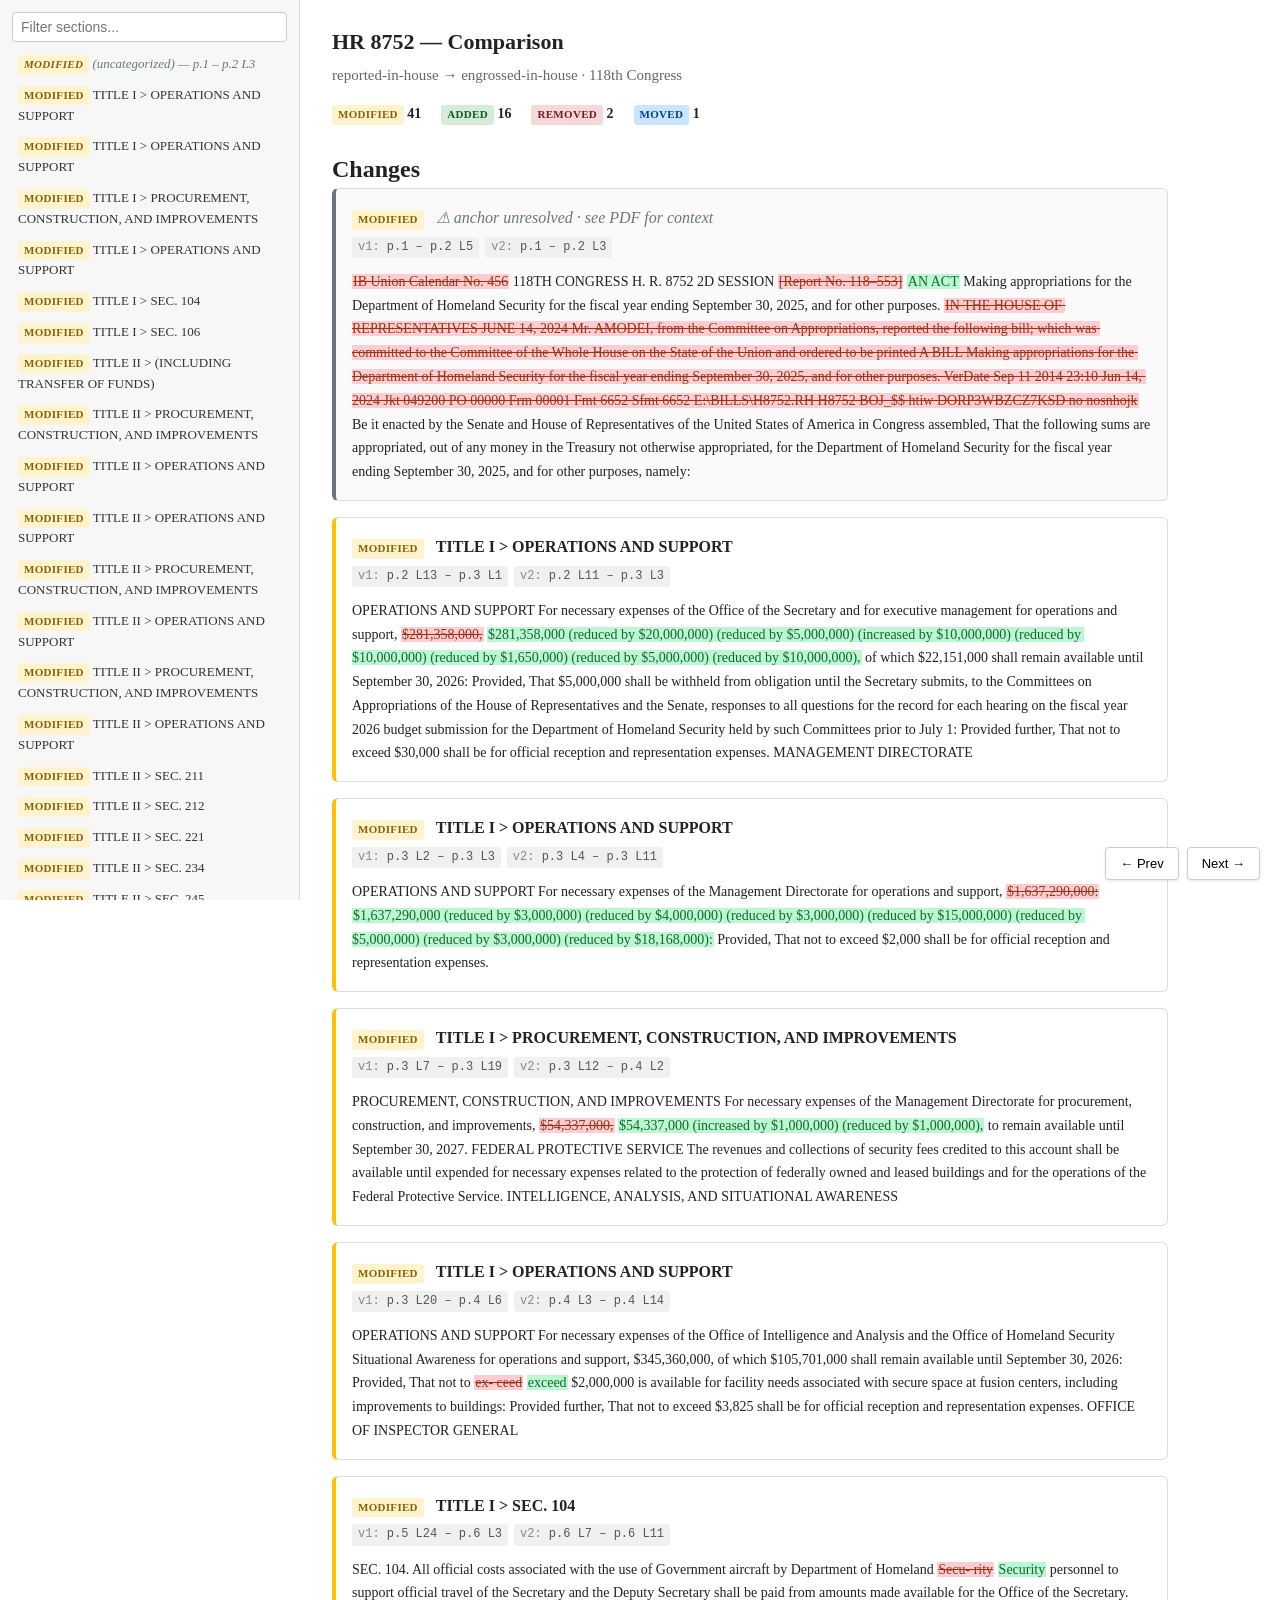
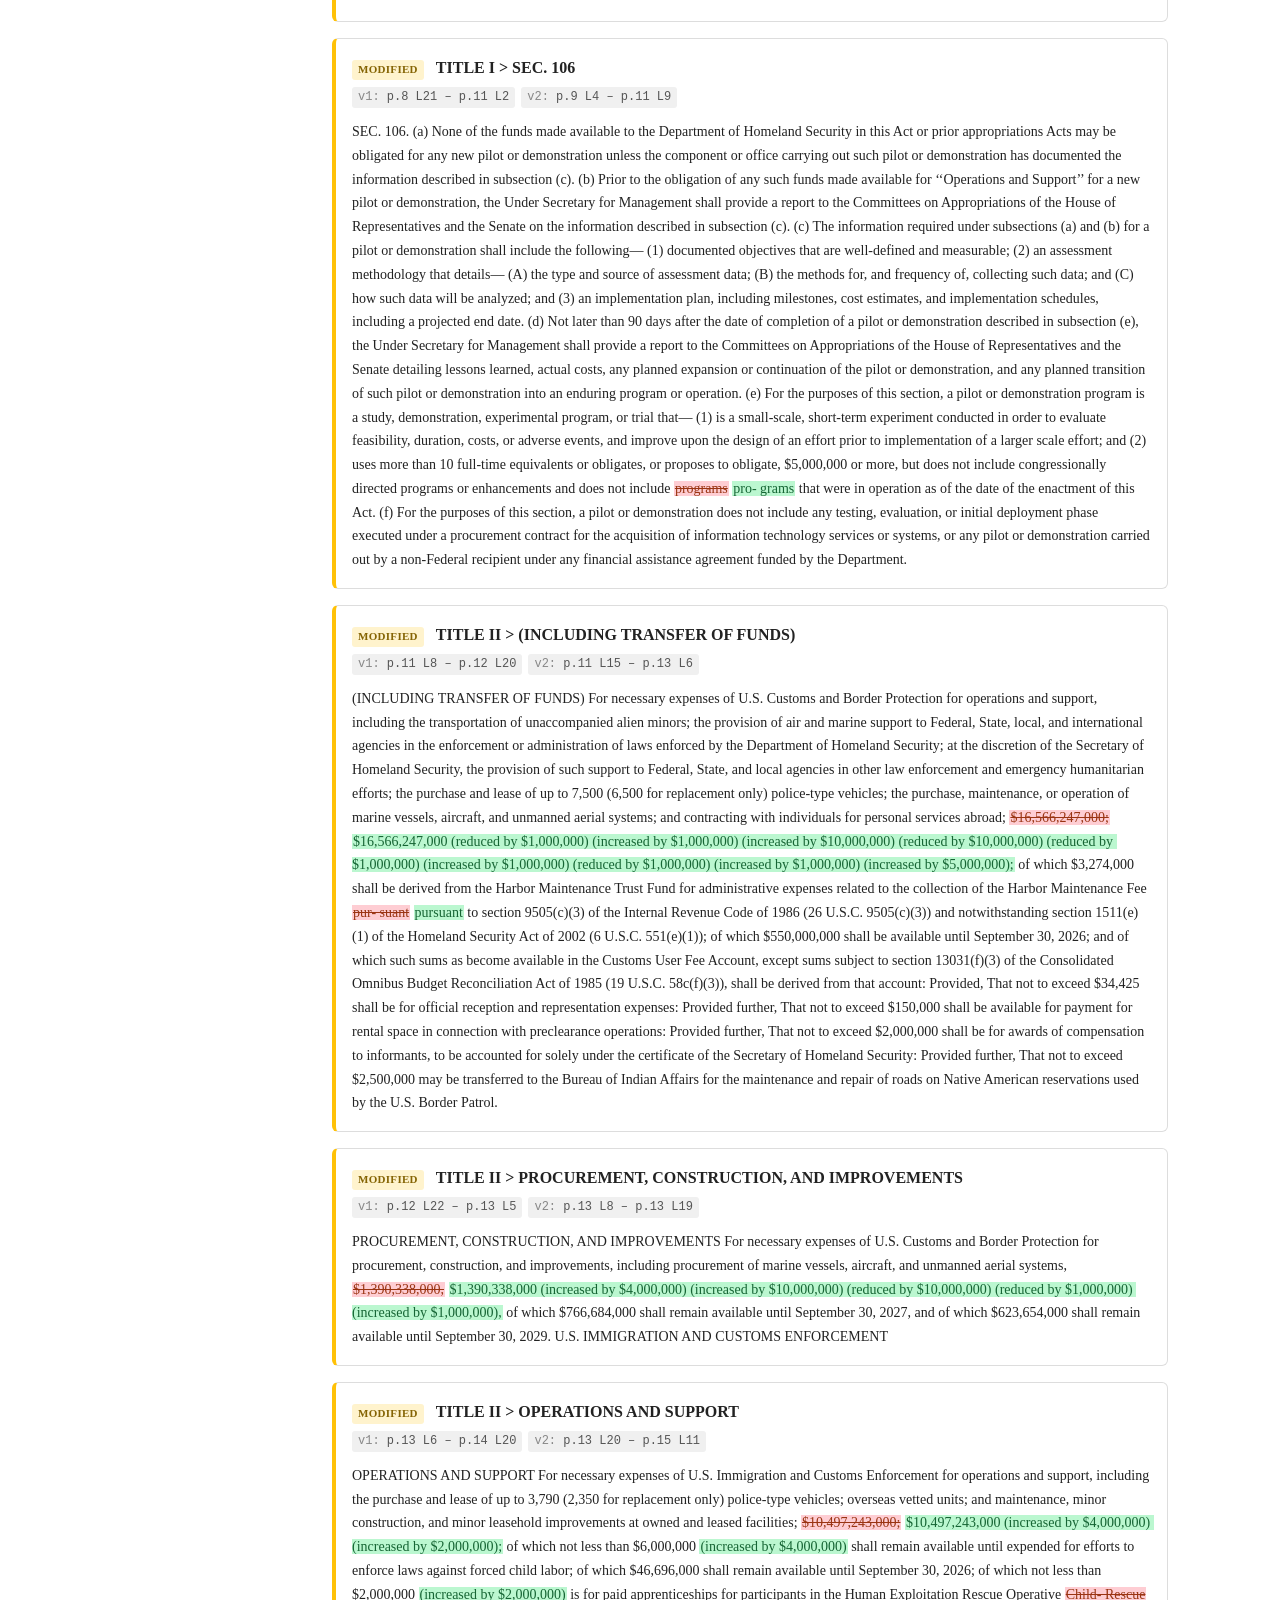
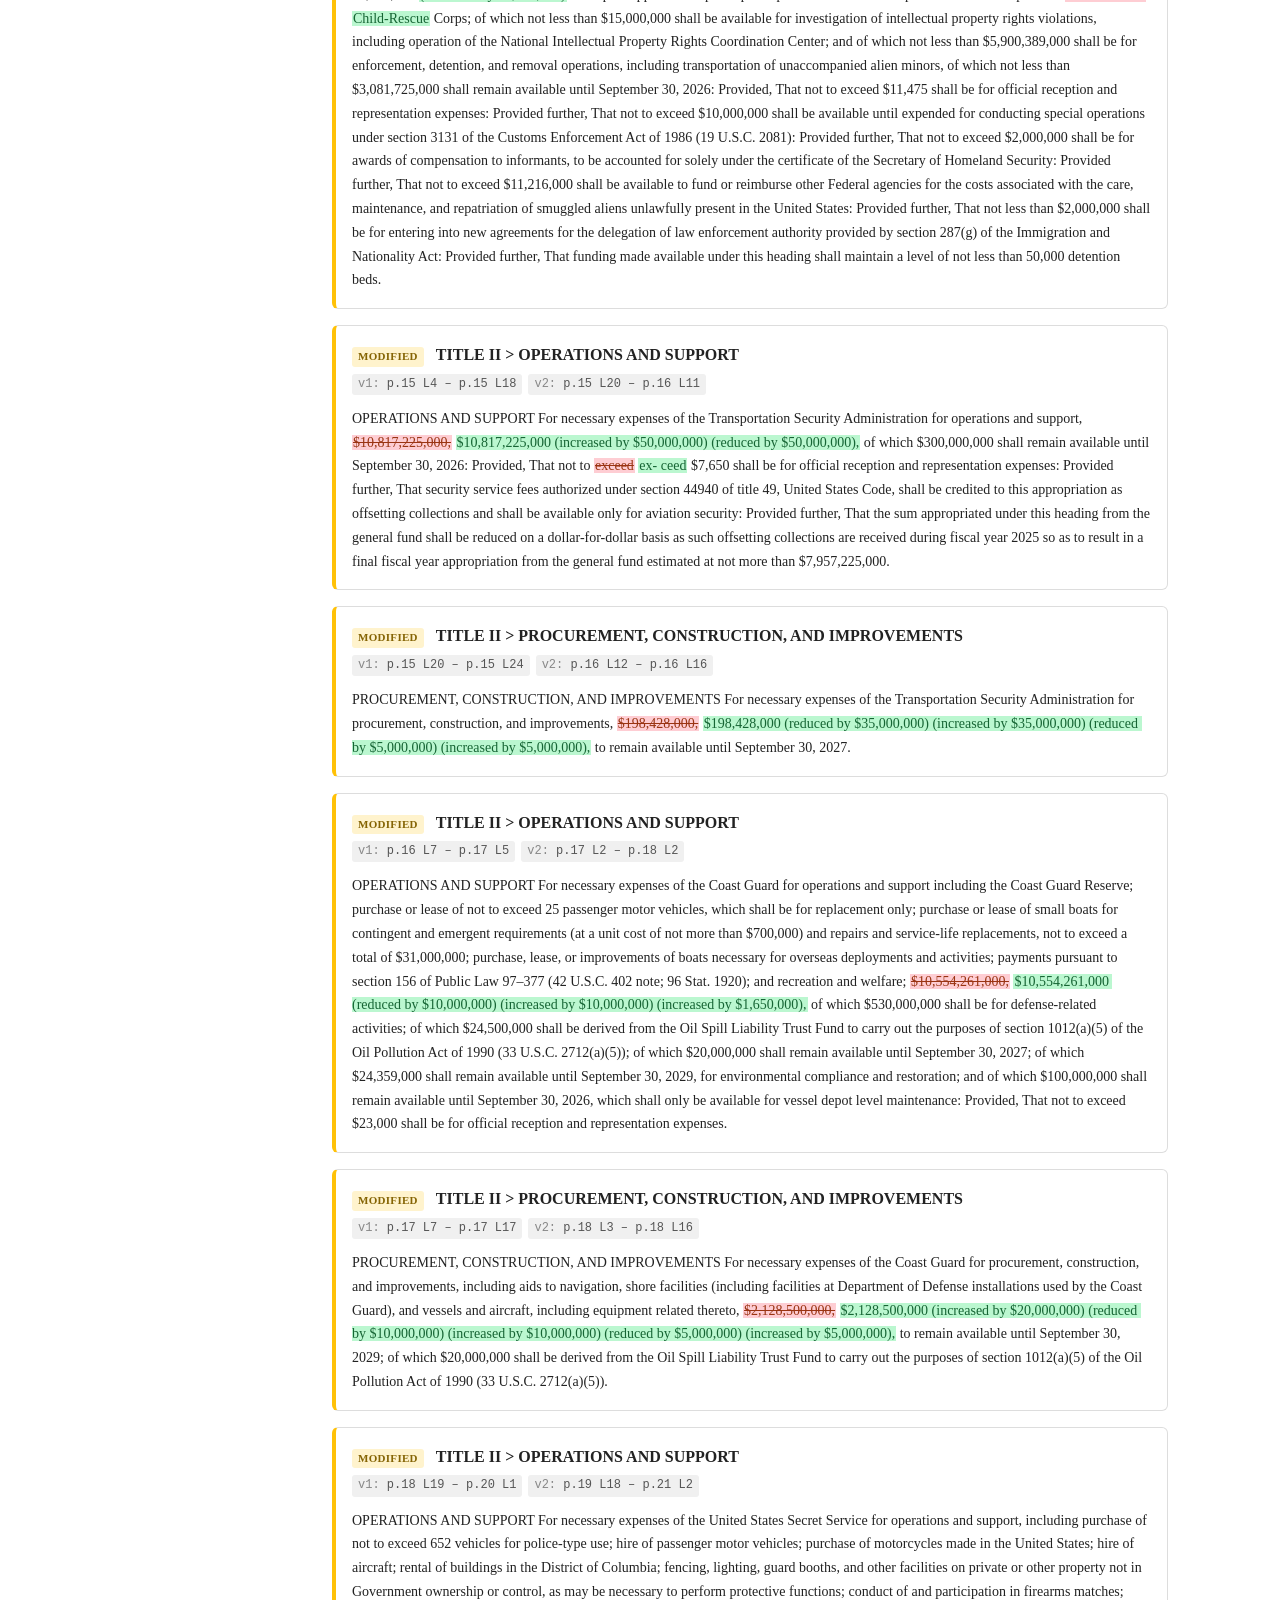
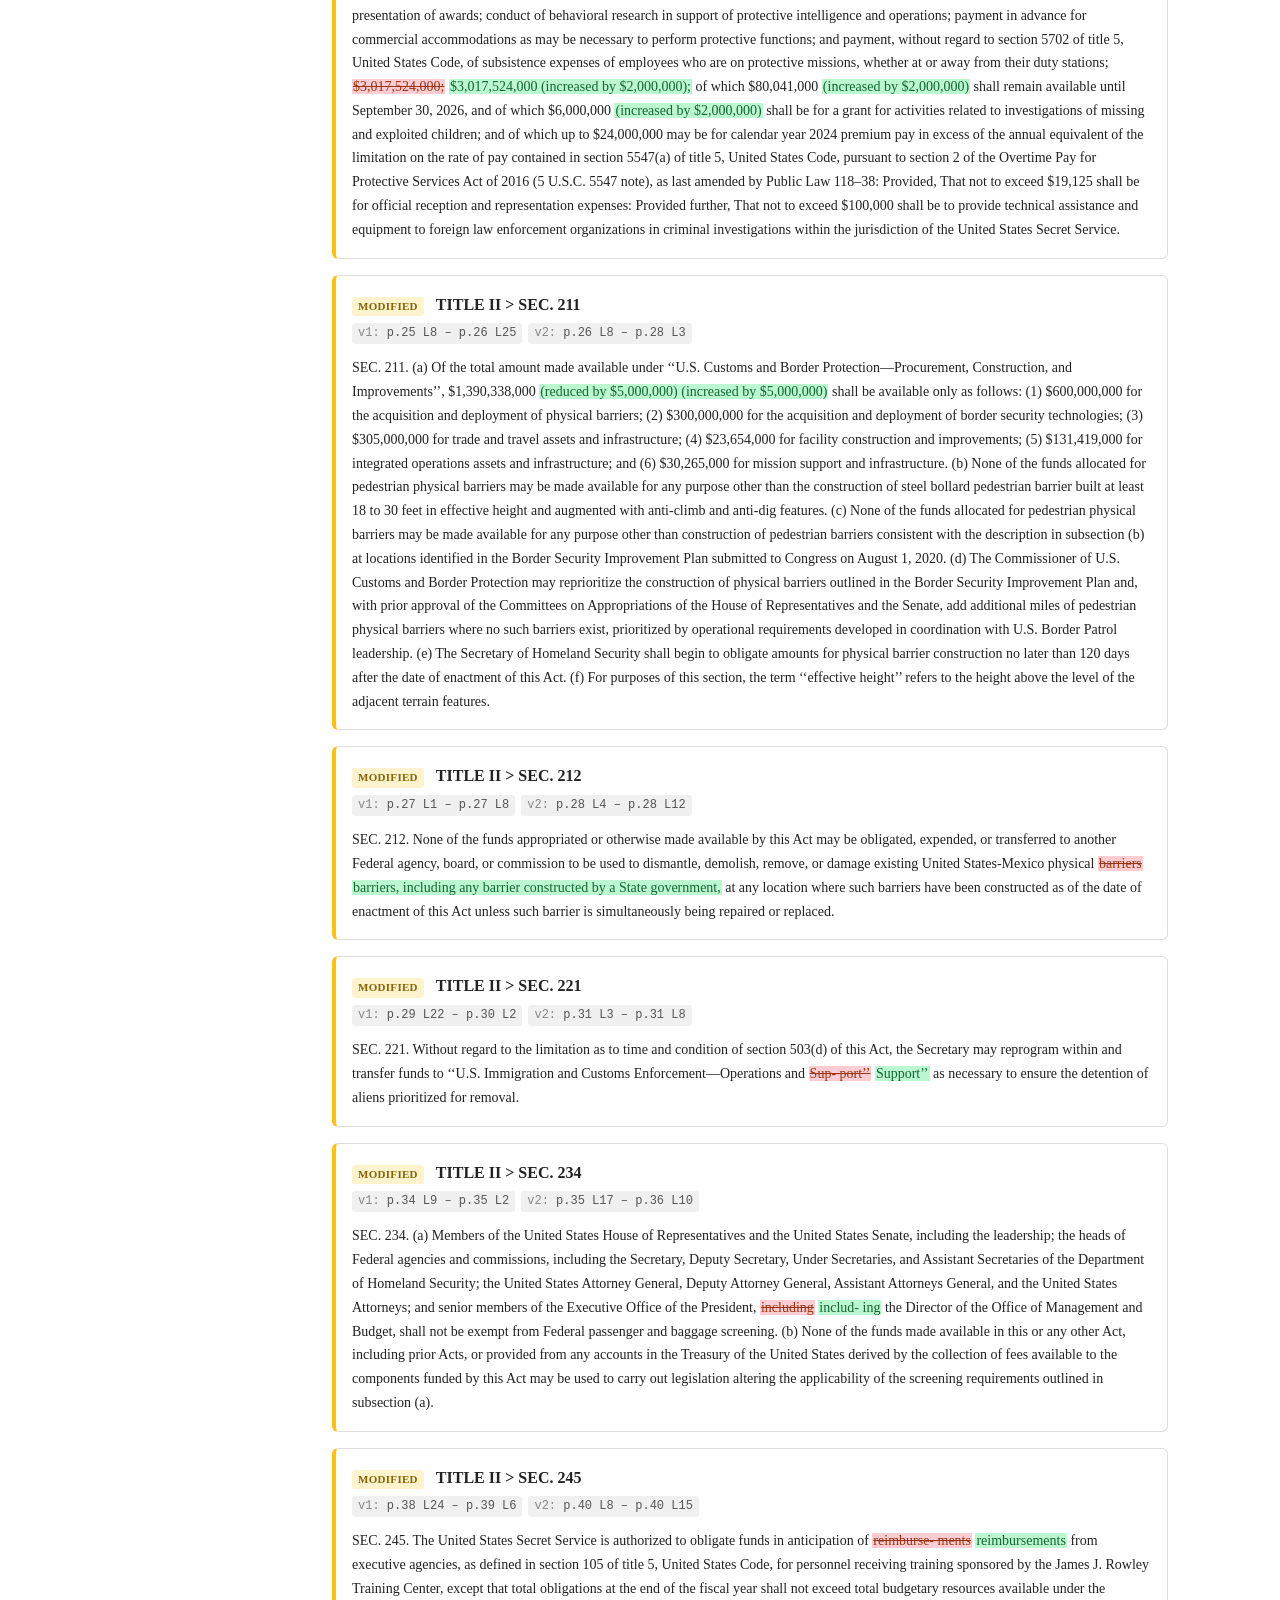
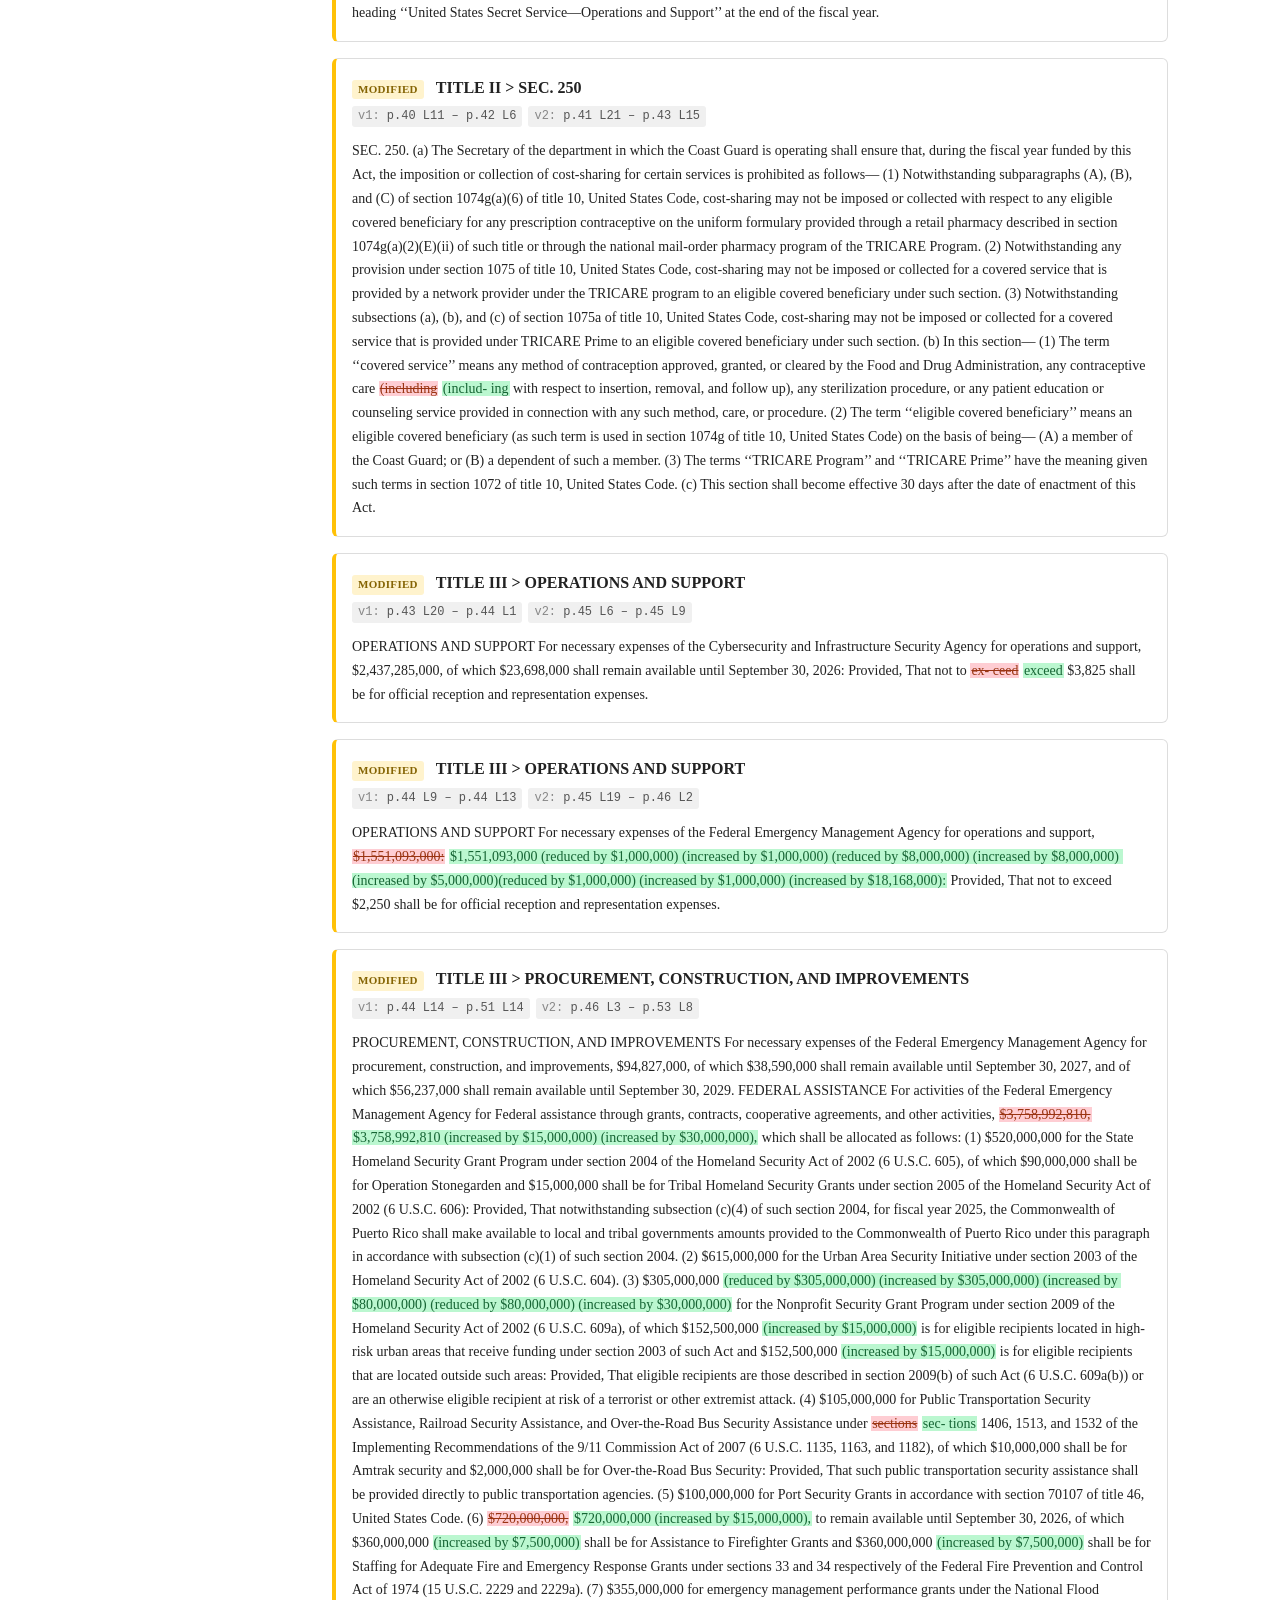
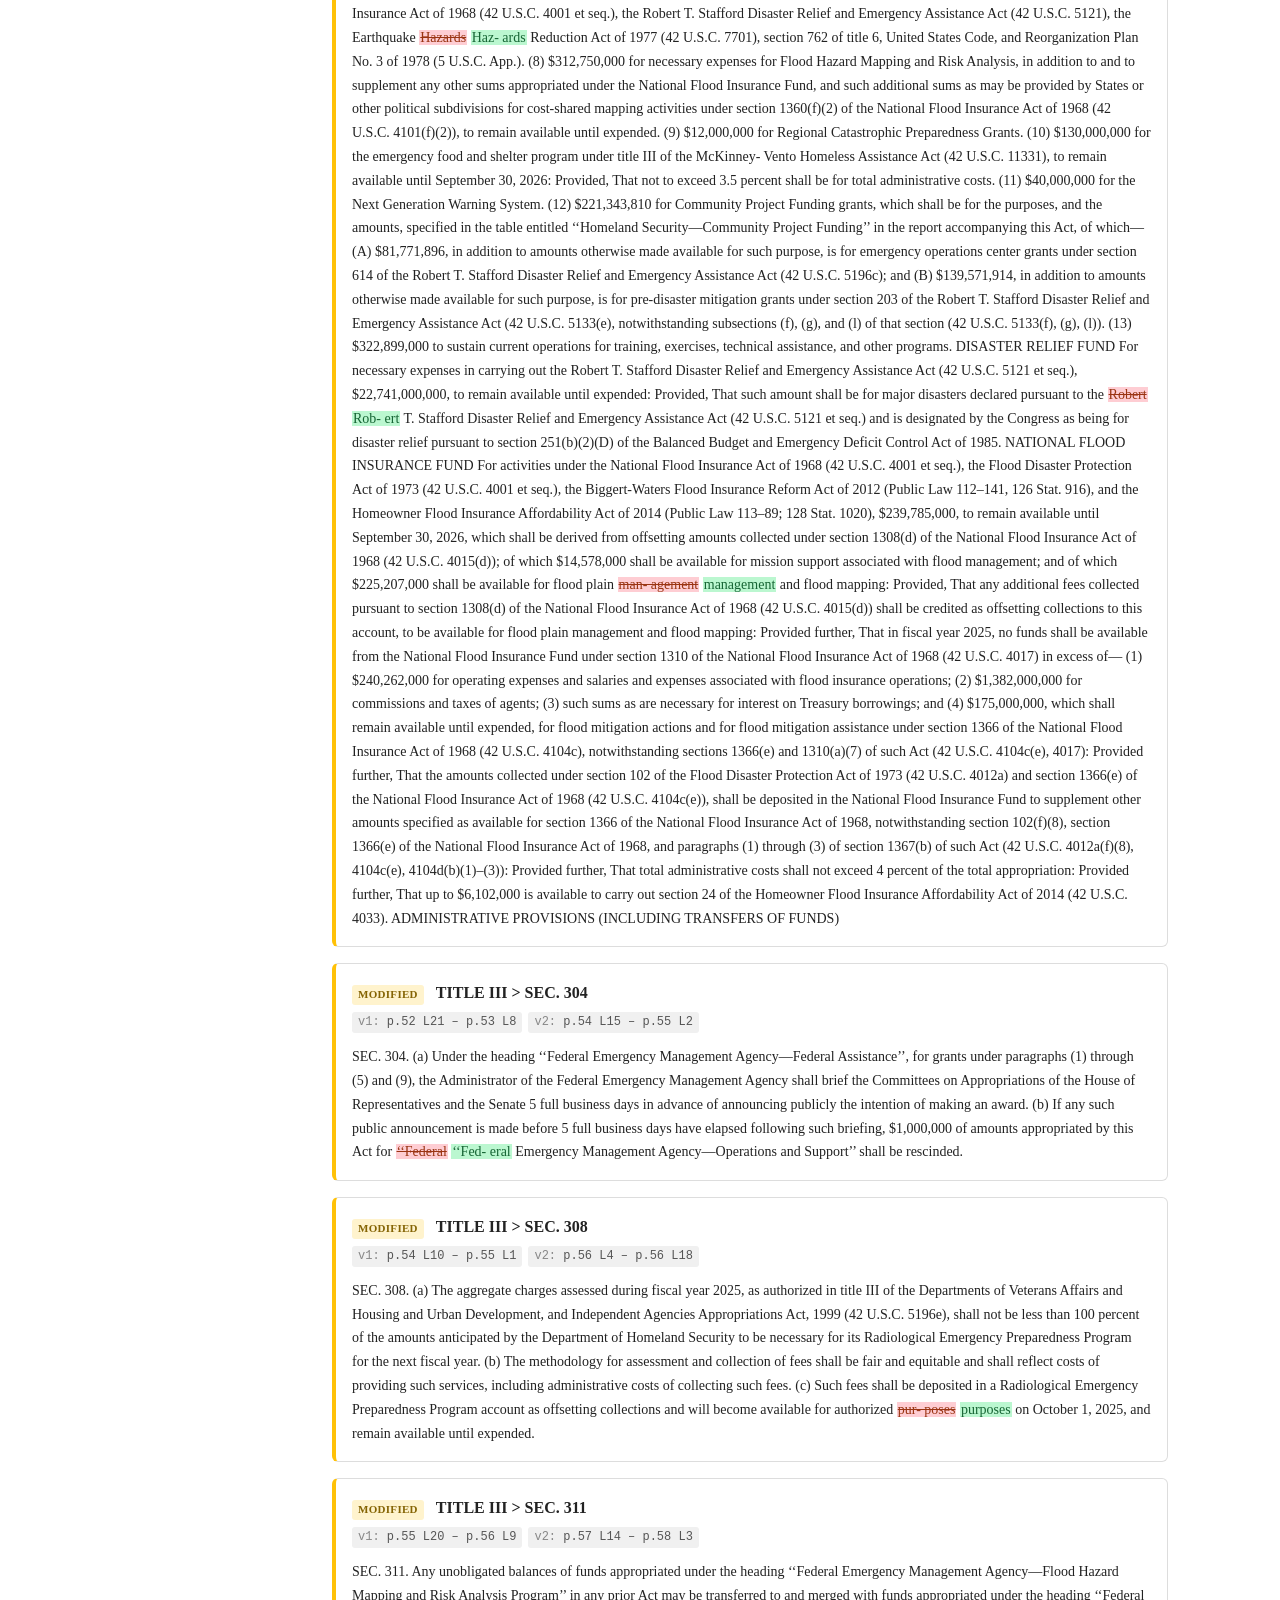
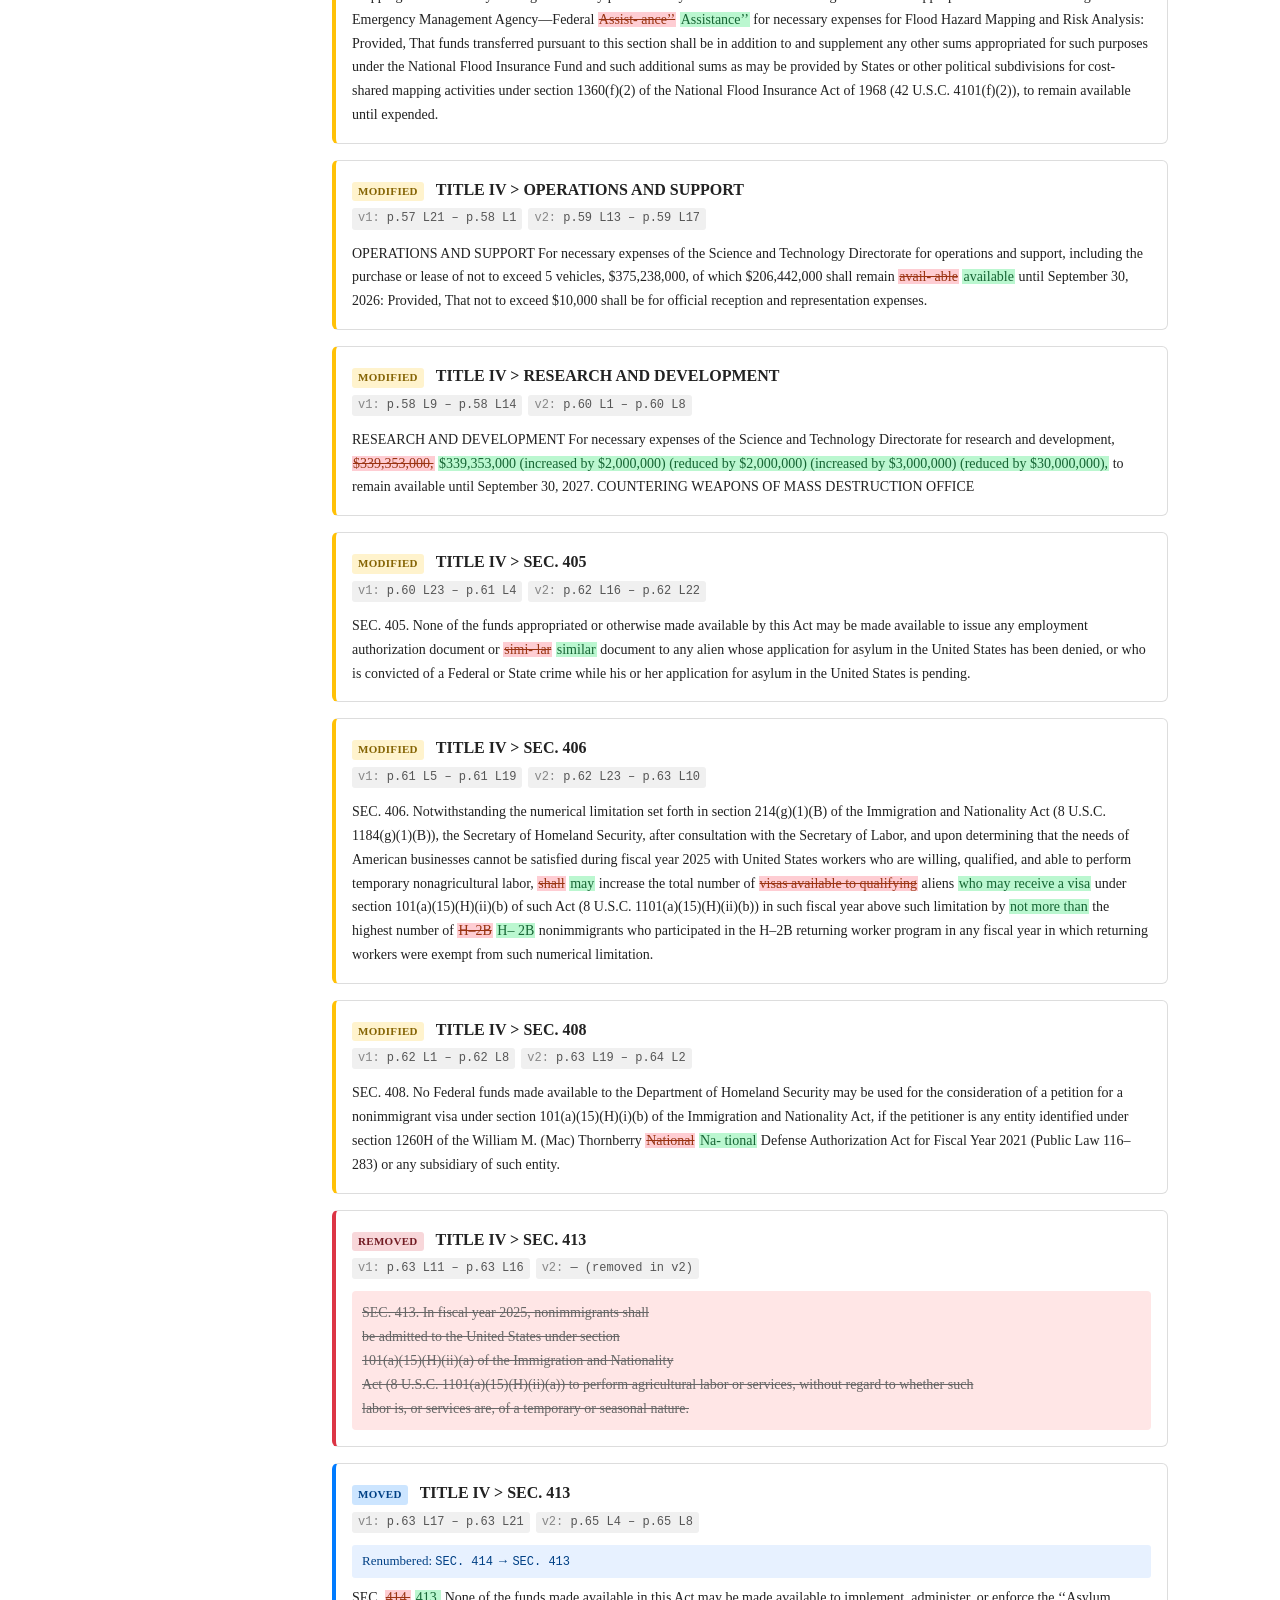
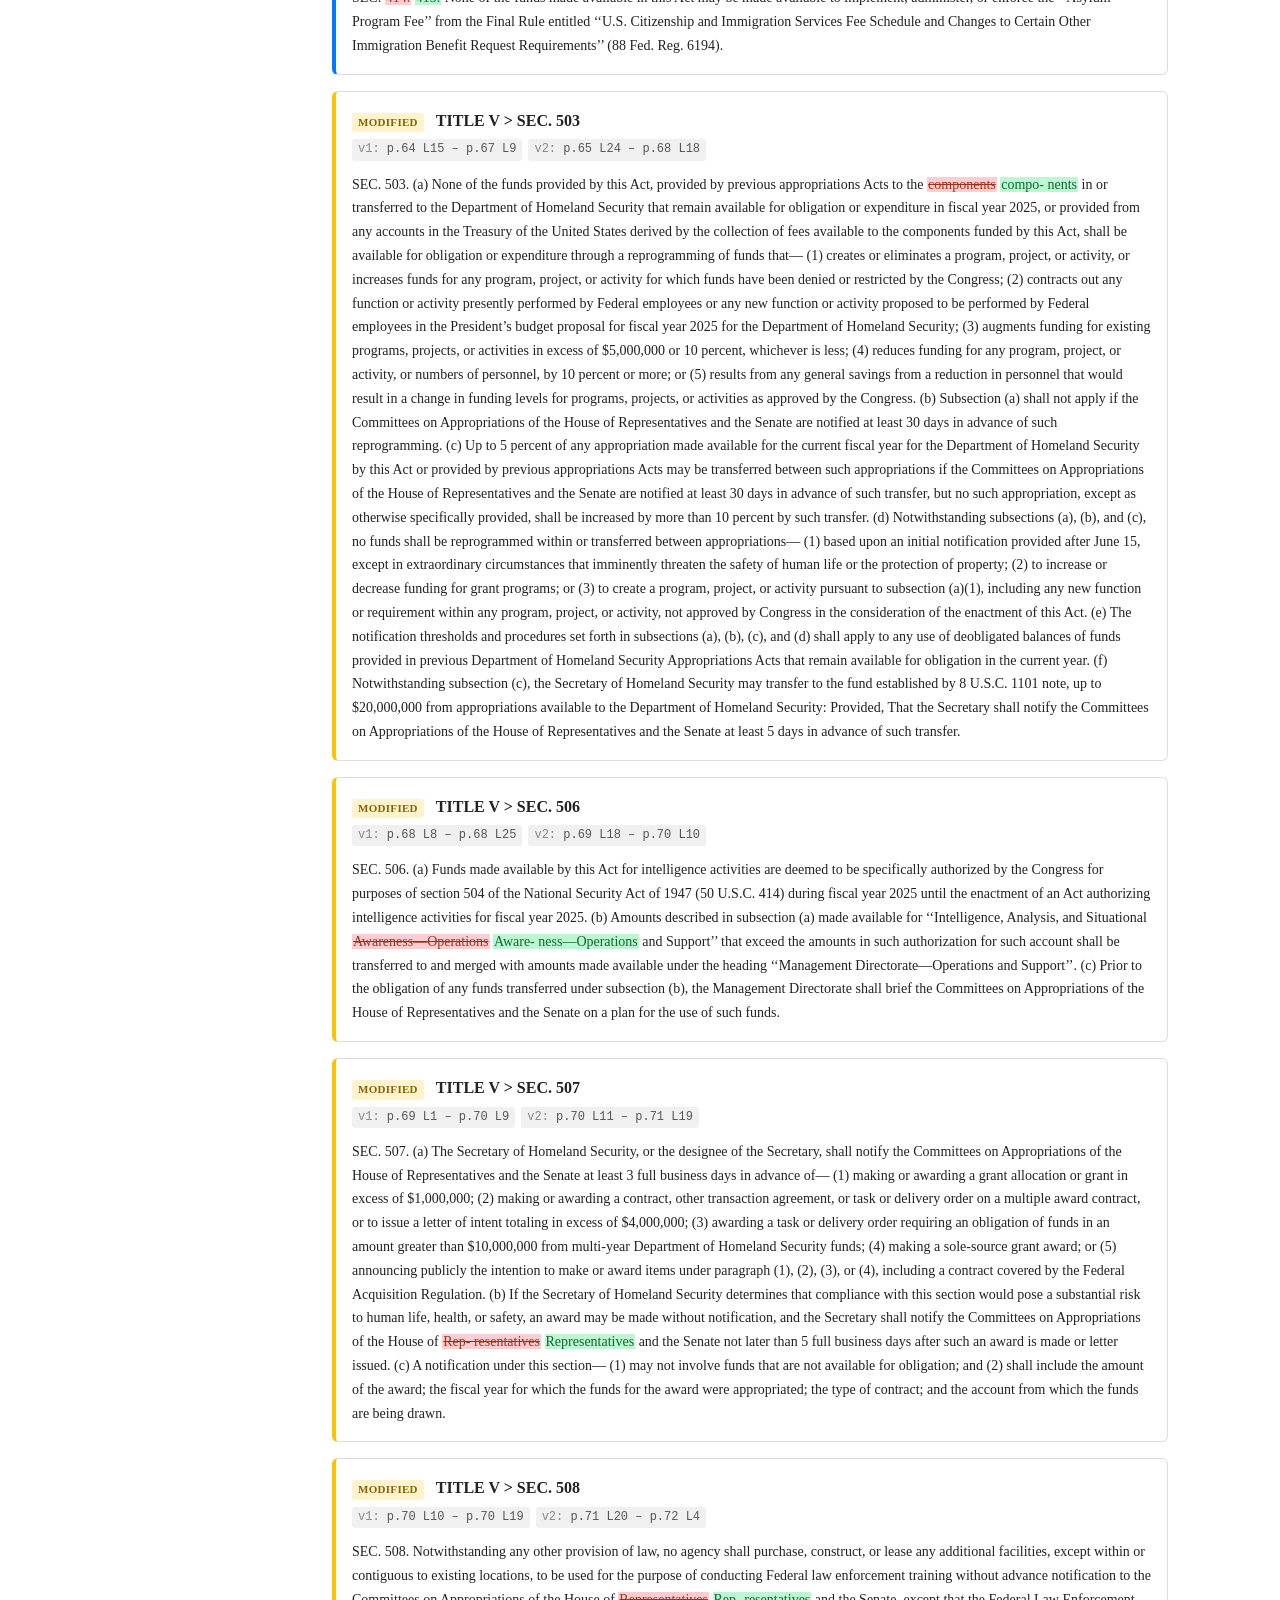
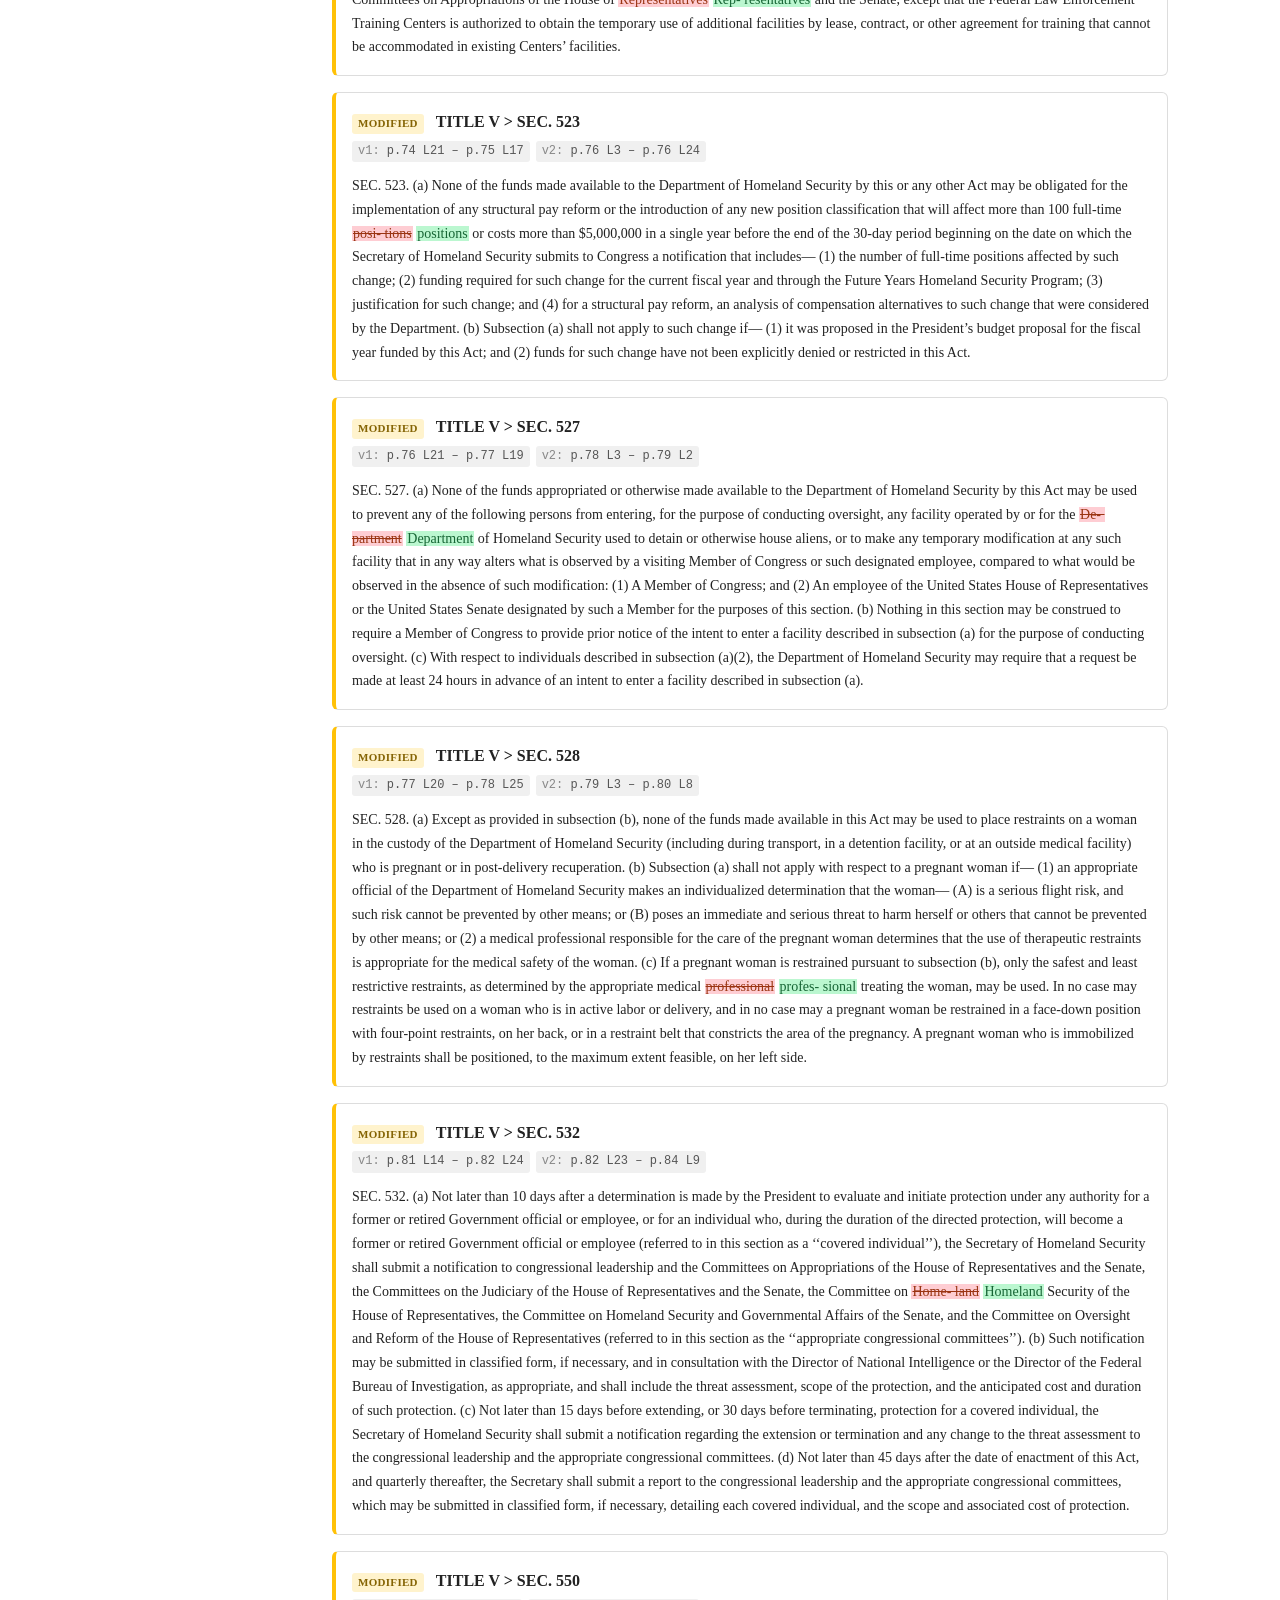
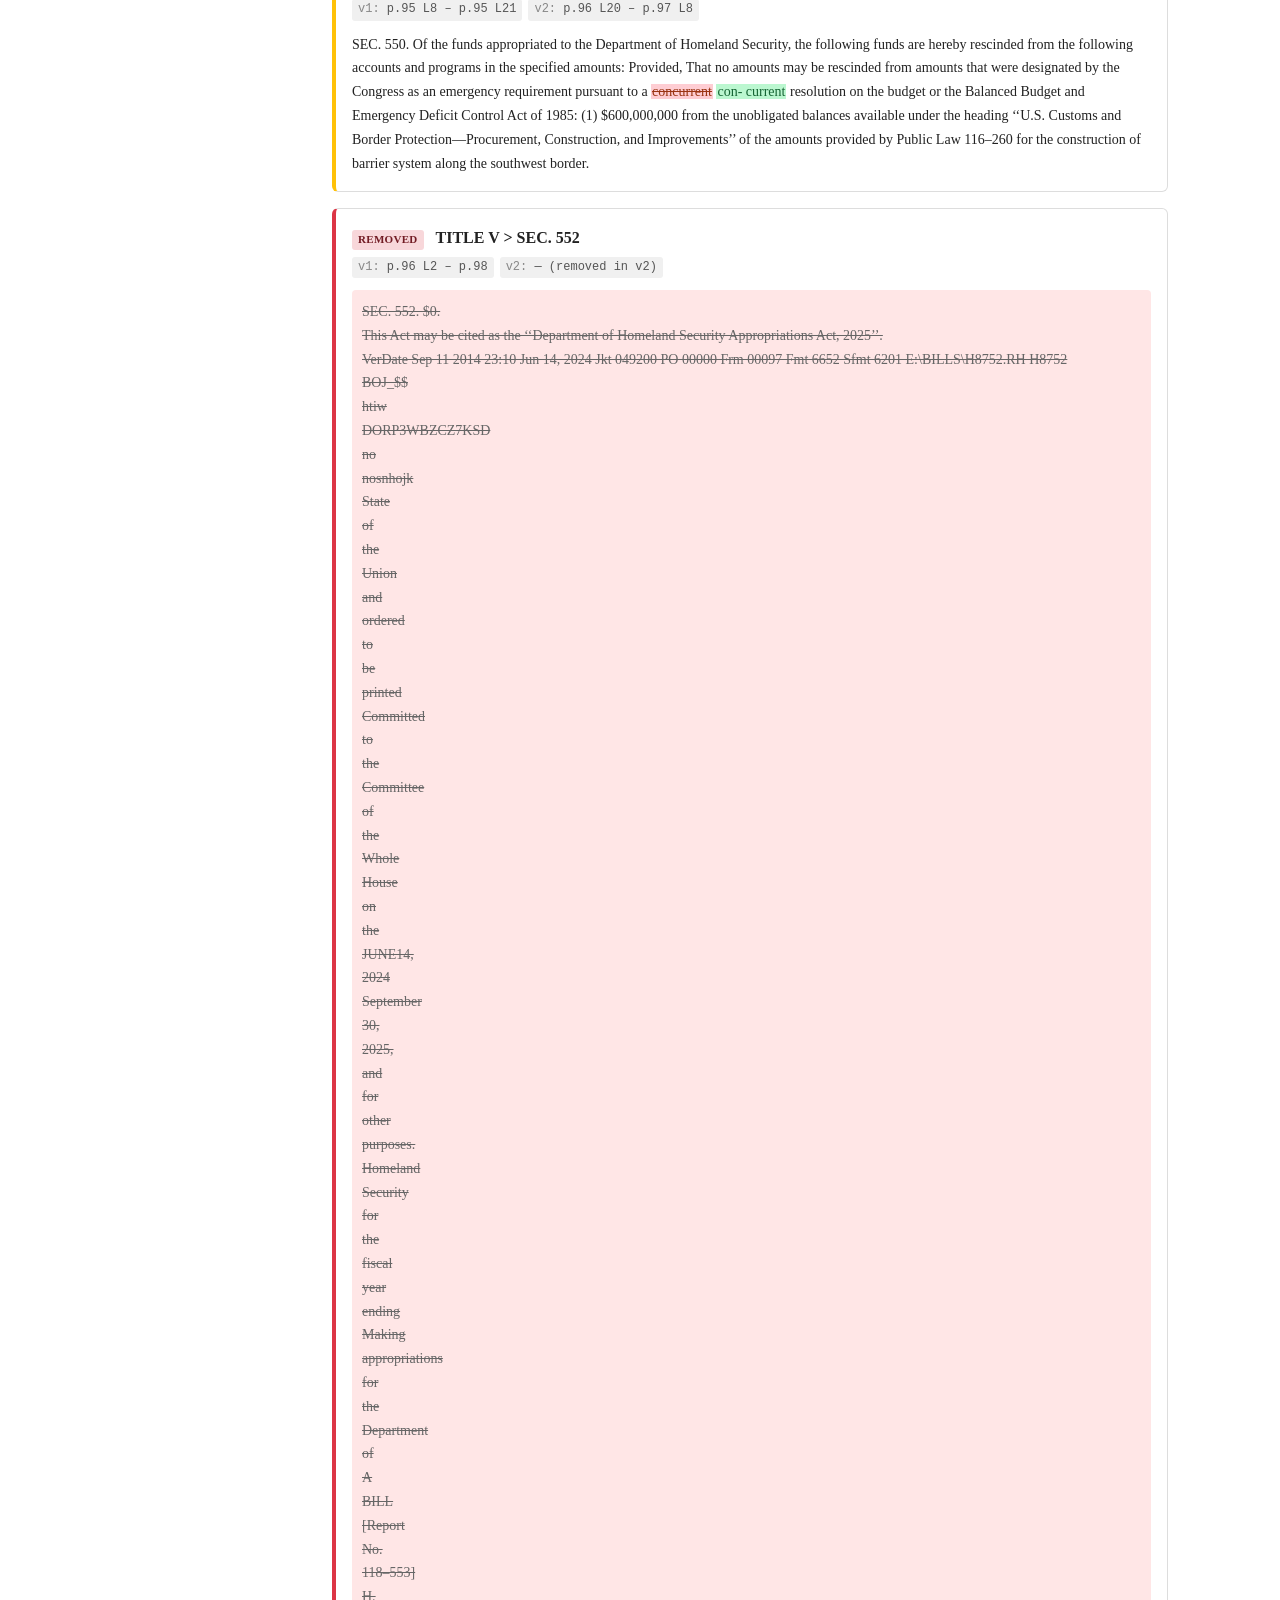
==== commit 5b01b365: "Merge pull request #23 from willhea/renderer-consolidation Unify XML and PDF HTML diff renderers beh" ====
--- a/examples/hr8752_pdf_diff.html
+++ b/examples/hr8752_pdf_diff.html
@@ -48,7 +48,6 @@
 .financial-table a:hover { text-decoration: underline; }
 tr.increase .change-amount { color: #155724; }
 tr.decrease .change-amount { color: #721c24; }
-tr.unchanged .change-amount { color: #666; }
 
 /* Change cards */
 .change-card { border: 1px solid #ddd; border-radius: 6px; margin-bottom: 16px;
@@ -84,8 +83,6 @@
 .move-info { font-size: 13px; color: #004085; margin-bottom: 8px;
   padding: 6px 10px; background: #e7f1ff; border-radius: 3px; }
 .move-info code { font-family: 'SF Mono', Menlo, Consolas, monospace; font-size: 12px; }
-.amendment-note { font-size: 12px; color: #856404; background: #fff3cd; padding: 4px 8px;
-  border-radius: 3px; margin-top: 4px; }
 
 /* Inline diff */
 del { background: #fecdd3; text-decoration: line-through; color: #9a3412; padding: 0 1px; }
@@ -99,7 +96,6 @@
 .financial-callout .label { color: #555; min-width: 110px; }
 .financial-callout .delta.decrease { color: #721c24; font-weight: 600; }
 .financial-callout .delta.increase { color: #155724; font-weight: 600; }
-.financial-callout .delta.unchanged { color: #555; }
 
 /* Navigation buttons */
 .nav-buttons { position: fixed; bottom: 20px; right: 20px; display: flex; gap: 8px; z-index: 10; }
@@ -145,7 +141,6 @@
 </div>
 <div class="citation"><span class="v1">p.2 L13 – p.3 L1</span><span class="v2">p.2 L11 – p.3 L3</span></div>
 <div class="change-body diff-inline">OPERATIONS AND SUPPORT For necessary expenses of the Office of the Secretary and for executive management for operations and support, <del>$281,358,000,</del> <ins>$281,358,000 (reduced by $20,000,000) (reduced by $5,000,000) (increased by $10,000,000) (reduced by $10,000,000) (reduced by $1,650,000) (reduced by $5,000,000) (reduced by $10,000,000),</ins> of which $22,151,000 shall remain available until September 30, 2026: Provided, That $5,000,000 shall be withheld from obligation until the Secretary submits, to the Committees on Appropriations of the House of Representatives and the Senate, responses to all questions for the record for each hearing on the fiscal year 2026 budget submission for the Department of Homeland Security held by such Committees prior to July 1: Provided further, That not to exceed $30,000 shall be for official reception and representation expenses. MANAGEMENT DIRECTORATE</div>
-<div class="financial-callout"><div class="amendment-note">Includes floor amendment annotations (increased/reduced by)</div></div>
 </div>
 <div class="change-card modified" id="change-2">
 <div class="change-header">
@@ -154,7 +149,6 @@
 </div>
 <div class="citation"><span class="v1">p.3 L2 – p.3 L3</span><span class="v2">p.3 L4 – p.3 L11</span></div>
 <div class="change-body diff-inline">OPERATIONS AND SUPPORT For necessary expenses of the Management Directorate for operations and support, <del>$1,637,290,000:</del> <ins>$1,637,290,000 (reduced by $3,000,000) (reduced by $4,000,000) (reduced by $3,000,000) (reduced by $15,000,000) (reduced by $5,000,000) (reduced by $3,000,000) (reduced by $18,168,000):</ins> Provided, That not to exceed $2,000 shall be for official reception and representation expenses.</div>
-<div class="financial-callout"><div class="amendment-note">Includes floor amendment annotations (increased/reduced by)</div></div>
 </div>
 <div class="change-card modified" id="change-3">
 <div class="change-header">
@@ -163,7 +157,6 @@
 </div>
 <div class="citation"><span class="v1">p.3 L7 – p.3 L19</span><span class="v2">p.3 L12 – p.4 L2</span></div>
 <div class="change-body diff-inline">PROCUREMENT, CONSTRUCTION, AND IMPROVEMENTS For necessary expenses of the Management Directorate for procurement, construction, and improvements, <del>$54,337,000,</del> <ins>$54,337,000 (increased by $1,000,000) (reduced by $1,000,000),</ins> to remain available until September 30, 2027. FEDERAL PROTECTIVE SERVICE The revenues and collections of security fees credited to this account shall be available until expended for necessary expenses related to the protection of federally owned and leased buildings and for the operations of the Federal Protective Service. INTELLIGENCE, ANALYSIS, AND SITUATIONAL AWARENESS</div>
-<div class="financial-callout"><div class="amendment-note">Includes floor amendment annotations (increased/reduced by)</div></div>
 </div>
 <div class="change-card modified" id="change-4">
 <div class="change-header">
@@ -196,7 +189,6 @@
 </div>
 <div class="citation"><span class="v1">p.11 L8 – p.12 L20</span><span class="v2">p.11 L15 – p.13 L6</span></div>
 <div class="change-body diff-inline">(INCLUDING TRANSFER OF FUNDS) For necessary expenses of U.S. Customs and Border Protection for operations and support, including the transportation of unaccompanied alien minors; the provision of air and marine support to Federal, State, local, and international agencies in the enforcement or administration of laws enforced by the Department of Homeland Security; at the discretion of the Secretary of Homeland Security, the provision of such support to Federal, State, and local agencies in other law enforcement and emergency humanitarian efforts; the purchase and lease of up to 7,500 (6,500 for replacement only) police-type vehicles; the purchase, maintenance, or operation of marine vessels, aircraft, and unmanned aerial systems; and contracting with individuals for personal services abroad; <del>$16,566,247,000;</del> <ins>$16,566,247,000 (reduced by $1,000,000) (increased by $1,000,000) (increased by $10,000,000) (reduced by $10,000,000) (reduced by $1,000,000) (increased by $1,000,000) (reduced by $1,000,000) (increased by $1,000,000) (increased by $5,000,000);</ins> of which $3,274,000 shall be derived from the Harbor Maintenance Trust Fund for administrative expenses related to the collection of the Harbor Maintenance Fee <del>pur- suant</del> <ins>pursuant</ins> to section 9505(c)(3) of the Internal Revenue Code of 1986 (26 U.S.C. 9505(c)(3)) and notwithstanding section 1511(e)(1) of the Homeland Security Act of 2002 (6 U.S.C. 551(e)(1)); of which $550,000,000 shall be available until September 30, 2026; and of which such sums as become available in the Customs User Fee Account, except sums subject to section 13031(f)(3) of the Consolidated Omnibus Budget Reconciliation Act of 1985 (19 U.S.C. 58c(f)(3)), shall be derived from that account: Provided, That not to exceed $34,425 shall be for official reception and representation expenses: Provided further, That not to exceed $150,000 shall be available for payment for rental space in connection with preclearance operations: Provided further, That not to exceed $2,000,000 shall be for awards of compensation to informants, to be accounted for solely under the certificate of the Secretary of Homeland Security: Provided further, That not to exceed $2,500,000 may be transferred to the Bureau of Indian Affairs for the maintenance and repair of roads on Native American reservations used by the U.S. Border Patrol.</div>
-<div class="financial-callout"><div class="amendment-note">Includes floor amendment annotations (increased/reduced by)</div></div>
 </div>
 <div class="change-card modified" id="change-8">
 <div class="change-header">
@@ -205,7 +197,6 @@
 </div>
 <div class="citation"><span class="v1">p.12 L22 – p.13 L5</span><span class="v2">p.13 L8 – p.13 L19</span></div>
 <div class="change-body diff-inline">PROCUREMENT, CONSTRUCTION, AND IMPROVEMENTS For necessary expenses of U.S. Customs and Border Protection for procurement, construction, and improvements, including procurement of marine vessels, aircraft, and unmanned aerial systems, <del>$1,390,338,000,</del> <ins>$1,390,338,000 (increased by $4,000,000) (increased by $10,000,000) (reduced by $10,000,000) (reduced by $1,000,000) (increased by $1,000,000),</ins> of which $766,684,000 shall remain available until September 30, 2027, and of which $623,654,000 shall remain available until September 30, 2029. U.S. IMMIGRATION AND CUSTOMS ENFORCEMENT</div>
-<div class="financial-callout"><div class="amendment-note">Includes floor amendment annotations (increased/reduced by)</div></div>
 </div>
 <div class="change-card modified" id="change-9">
 <div class="change-header">
@@ -214,7 +205,6 @@
 </div>
 <div class="citation"><span class="v1">p.13 L6 – p.14 L20</span><span class="v2">p.13 L20 – p.15 L11</span></div>
 <div class="change-body diff-inline">OPERATIONS AND SUPPORT For necessary expenses of U.S. Immigration and Customs Enforcement for operations and support, including the purchase and lease of up to 3,790 (2,350 for replacement only) police-type vehicles; overseas vetted units; and maintenance, minor construction, and minor leasehold improvements at owned and leased facilities; <del>$10,497,243,000;</del> <ins>$10,497,243,000 (increased by $4,000,000) (increased by $2,000,000);</ins> of which not less than $6,000,000 <ins>(increased by $4,000,000)</ins> shall remain available until expended for efforts to enforce laws against forced child labor; of which $46,696,000 shall remain available until September 30, 2026; of which not less than $2,000,000 <ins>(increased by $2,000,000)</ins> is for paid apprenticeships for participants in the Human Exploitation Rescue Operative <del>Child- Rescue</del> <ins>Child-Rescue</ins> Corps; of which not less than $15,000,000 shall be available for investigation of intellectual property rights violations, including operation of the National Intellectual Property Rights Coordination Center; and of which not less than $5,900,389,000 shall be for enforcement, detention, and removal operations, including transportation of unaccompanied alien minors, of which not less than $3,081,725,000 shall remain available until September 30, 2026: Provided, That not to exceed $11,475 shall be for official reception and representation expenses: Provided further, That not to exceed $10,000,000 shall be available until expended for conducting special operations under section 3131 of the Customs Enforcement Act of 1986 (19 U.S.C. 2081): Provided further, That not to exceed $2,000,000 shall be for awards of compensation to informants, to be accounted for solely under the certificate of the Secretary of Homeland Security: Provided further, That not to exceed $11,216,000 shall be available to fund or reimburse other Federal agencies for the costs associated with the care, maintenance, and repatriation of smuggled aliens unlawfully present in the United States: Provided further, That not less than $2,000,000 shall be for entering into new agreements for the delegation of law enforcement authority provided by section 287(g) of the Immigration and Nationality Act: Provided further, That funding made available under this heading shall maintain a level of not less than 50,000 detention beds.</div>
-<div class="financial-callout"><div class="amendment-note">Includes floor amendment annotations (increased/reduced by)</div></div>
 </div>
 <div class="change-card modified" id="change-10">
 <div class="change-header">
@@ -223,7 +213,6 @@
 </div>
 <div class="citation"><span class="v1">p.15 L4 – p.15 L18</span><span class="v2">p.15 L20 – p.16 L11</span></div>
 <div class="change-body diff-inline">OPERATIONS AND SUPPORT For necessary expenses of the Transportation Security Administration for operations and support, <del>$10,817,225,000,</del> <ins>$10,817,225,000 (increased by $50,000,000) (reduced by $50,000,000),</ins> of which $300,000,000 shall remain available until September 30, 2026: Provided, That not to <del>exceed</del> <ins>ex- ceed</ins> $7,650 shall be for official reception and representation expenses: Provided further, That security service fees authorized under section 44940 of title 49, United States Code, shall be credited to this appropriation as offsetting collections and shall be available only for aviation security: Provided further, That the sum appropriated under this heading from the general fund shall be reduced on a dollar-for-dollar basis as such offsetting collections are received during fiscal year 2025 so as to result in a final fiscal year appropriation from the general fund estimated at not more than $7,957,225,000.</div>
-<div class="financial-callout"><div class="amendment-note">Includes floor amendment annotations (increased/reduced by)</div></div>
 </div>
 <div class="change-card modified" id="change-11">
 <div class="change-header">
@@ -232,7 +221,6 @@
 </div>
 <div class="citation"><span class="v1">p.15 L20 – p.15 L24</span><span class="v2">p.16 L12 – p.16 L16</span></div>
 <div class="change-body diff-inline">PROCUREMENT, CONSTRUCTION, AND IMPROVEMENTS For necessary expenses of the Transportation Security Administration for procurement, construction, and improvements, <del>$198,428,000,</del> <ins>$198,428,000 (reduced by $35,000,000) (increased by $35,000,000) (reduced by $5,000,000) (increased by $5,000,000),</ins> to remain available until September 30, 2027.</div>
-<div class="financial-callout"><div class="amendment-note">Includes floor amendment annotations (increased/reduced by)</div></div>
 </div>
 <div class="change-card modified" id="change-12">
 <div class="change-header">
@@ -241,7 +229,6 @@
 </div>
 <div class="citation"><span class="v1">p.16 L7 – p.17 L5</span><span class="v2">p.17 L2 – p.18 L2</span></div>
 <div class="change-body diff-inline">OPERATIONS AND SUPPORT For necessary expenses of the Coast Guard for operations and support including the Coast Guard Reserve; purchase or lease of not to exceed 25 passenger motor vehicles, which shall be for replacement only; purchase or lease of small boats for contingent and emergent requirements (at a unit cost of not more than $700,000) and repairs and service-life replacements, not to exceed a total of $31,000,000; purchase, lease, or improvements of boats necessary for overseas deployments and activities; payments pursuant to section 156 of Public Law 97–377 (42 U.S.C. 402 note; 96 Stat. 1920); and recreation and welfare; <del>$10,554,261,000,</del> <ins>$10,554,261,000 (reduced by $10,000,000) (increased by $10,000,000) (increased by $1,650,000),</ins> of which $530,000,000 shall be for defense-related activities; of which $24,500,000 shall be derived from the Oil Spill Liability Trust Fund to carry out the purposes of section 1012(a)(5) of the Oil Pollution Act of 1990 (33 U.S.C. 2712(a)(5)); of which $20,000,000 shall remain available until September 30, 2027; of which $24,359,000 shall remain available until September 30, 2029, for environmental compliance and restoration; and of which $100,000,000 shall remain available until September 30, 2026, which shall only be available for vessel depot level maintenance: Provided, That not to exceed $23,000 shall be for official reception and representation expenses.</div>
-<div class="financial-callout"><div class="amendment-note">Includes floor amendment annotations (increased/reduced by)</div></div>
 </div>
 <div class="change-card modified" id="change-13">
 <div class="change-header">
@@ -250,7 +237,6 @@
 </div>
 <div class="citation"><span class="v1">p.17 L7 – p.17 L17</span><span class="v2">p.18 L3 – p.18 L16</span></div>
 <div class="change-body diff-inline">PROCUREMENT, CONSTRUCTION, AND IMPROVEMENTS For necessary expenses of the Coast Guard for procurement, construction, and improvements, including aids to navigation, shore facilities (including facilities at Department of Defense installations used by the Coast Guard), and vessels and aircraft, including equipment related thereto, <del>$2,128,500,000,</del> <ins>$2,128,500,000 (increased by $20,000,000) (reduced by $10,000,000) (increased by $10,000,000) (reduced by $5,000,000) (increased by $5,000,000),</ins> to remain available until September 30, 2029; of which $20,000,000 shall be derived from the Oil Spill Liability Trust Fund to carry out the purposes of section 1012(a)(5) of the Oil Pollution Act of 1990 (33 U.S.C. 2712(a)(5)).</div>
-<div class="financial-callout"><div class="amendment-note">Includes floor amendment annotations (increased/reduced by)</div></div>
 </div>
 <div class="change-card modified" id="change-14">
 <div class="change-header">
@@ -259,7 +245,6 @@
 </div>
 <div class="citation"><span class="v1">p.18 L19 – p.20 L1</span><span class="v2">p.19 L18 – p.21 L2</span></div>
 <div class="change-body diff-inline">OPERATIONS AND SUPPORT For necessary expenses of the United States Secret Service for operations and support, including purchase of not to exceed 652 vehicles for police-type use; hire of passenger motor vehicles; purchase of motorcycles made in the United States; hire of aircraft; rental of buildings in the District of Columbia; fencing, lighting, guard booths, and other facilities on private or other property not in Government ownership or control, as may be necessary to perform protective functions; conduct of and participation in firearms matches; presentation of awards; conduct of behavioral research in support of protective intelligence and operations; payment in advance for commercial accommodations as may be necessary to perform protective functions; and payment, without regard to section 5702 of title 5, United States Code, of subsistence expenses of employees who are on protective missions, whether at or away from their duty stations; <del>$3,017,524,000;</del> <ins>$3,017,524,000 (increased by $2,000,000);</ins> of which $80,041,000 <ins>(increased by $2,000,000)</ins> shall remain available until September 30, 2026, and of which $6,000,000 <ins>(increased by $2,000,000)</ins> shall be for a grant for activities related to investigations of missing and exploited children; and of which up to $24,000,000 may be for calendar year 2024 premium pay in excess of the annual equivalent of the limitation on the rate of pay contained in section 5547(a) of title 5, United States Code, pursuant to section 2 of the Overtime Pay for Protective Services Act of 2016 (5 U.S.C. 5547 note), as last amended by Public Law 118–38: Provided, That not to exceed $19,125 shall be for official reception and representation expenses: Provided further, That not to exceed $100,000 shall be to provide technical assistance and equipment to foreign law enforcement organizations in criminal investigations within the jurisdiction of the United States Secret Service.</div>
-<div class="financial-callout"><div class="amendment-note">Includes floor amendment annotations (increased/reduced by)</div></div>
 </div>
 <div class="change-card modified" id="change-15">
 <div class="change-header">
@@ -268,7 +253,6 @@
 </div>
 <div class="citation"><span class="v1">p.25 L8 – p.26 L25</span><span class="v2">p.26 L8 – p.28 L3</span></div>
 <div class="change-body diff-inline">SEC. 211. (a) Of the total amount made available under ‘‘U.S. Customs and Border Protection—Procurement, Construction, and Improvements’’, $1,390,338,000 <ins>(reduced by $5,000,000) (increased by $5,000,000)</ins> shall be available only as follows: (1) $600,000,000 for the acquisition and deployment of physical barriers; (2) $300,000,000 for the acquisition and deployment of border security technologies; (3) $305,000,000 for trade and travel assets and infrastructure; (4) $23,654,000 for facility construction and improvements; (5) $131,419,000 for integrated operations assets and infrastructure; and (6) $30,265,000 for mission support and infrastructure. (b) None of the funds allocated for pedestrian physical barriers may be made available for any purpose other than the construction of steel bollard pedestrian barrier built at least 18 to 30 feet in effective height and augmented with anti-climb and anti-dig features. (c) None of the funds allocated for pedestrian physical barriers may be made available for any purpose other than construction of pedestrian barriers consistent with the description in subsection (b) at locations identified in the Border Security Improvement Plan submitted to Congress on August 1, 2020. (d) The Commissioner of U.S. Customs and Border Protection may reprioritize the construction of physical barriers outlined in the Border Security Improvement Plan and, with prior approval of the Committees on Appropriations of the House of Representatives and the Senate, add additional miles of pedestrian physical barriers where no such barriers exist, prioritized by operational requirements developed in coordination with U.S. Border Patrol leadership. (e) The Secretary of Homeland Security shall begin to obligate amounts for physical barrier construction no later than 120 days after the date of enactment of this Act. (f) For purposes of this section, the term ‘‘effective height’’ refers to the height above the level of the adjacent terrain features.</div>
-<div class="financial-callout"><div class="amendment-note">Includes floor amendment annotations (increased/reduced by)</div></div>
 </div>
 <div class="change-card modified" id="change-16">
 <div class="change-header">
@@ -325,7 +309,6 @@
 </div>
 <div class="citation"><span class="v1">p.44 L9 – p.44 L13</span><span class="v2">p.45 L19 – p.46 L2</span></div>
 <div class="change-body diff-inline">OPERATIONS AND SUPPORT For necessary expenses of the Federal Emergency Management Agency for operations and support, <del>$1,551,093,000:</del> <ins>$1,551,093,000 (reduced by $1,000,000) (increased by $1,000,000) (reduced by $8,000,000) (increased by $8,000,000) (increased by $5,000,000)(reduced by $1,000,000) (increased by $1,000,000) (increased by $18,168,000):</ins> Provided, That not to exceed $2,250 shall be for official reception and representation expenses.</div>
-<div class="financial-callout"><div class="amendment-note">Includes floor amendment annotations (increased/reduced by)</div></div>
 </div>
 <div class="change-card modified" id="change-23">
 <div class="change-header">
@@ -334,7 +317,6 @@
 </div>
 <div class="citation"><span class="v1">p.44 L14 – p.51 L14</span><span class="v2">p.46 L3 – p.53 L8</span></div>
 <div class="change-body diff-inline">PROCUREMENT, CONSTRUCTION, AND IMPROVEMENTS For necessary expenses of the Federal Emergency Management Agency for procurement, construction, and improvements, $94,827,000, of which $38,590,000 shall remain available until September 30, 2027, and of which $56,237,000 shall remain available until September 30, 2029. FEDERAL ASSISTANCE For activities of the Federal Emergency Management Agency for Federal assistance through grants, contracts, cooperative agreements, and other activities, <del>$3,758,992,810,</del> <ins>$3,758,992,810 (increased by $15,000,000) (increased by $30,000,000),</ins> which shall be allocated as follows: (1) $520,000,000 for the State Homeland Security Grant Program under section 2004 of the Homeland Security Act of 2002 (6 U.S.C. 605), of which $90,000,000 shall be for Operation Stonegarden and $15,000,000 shall be for Tribal Homeland Security Grants under section 2005 of the Homeland Security Act of 2002 (6 U.S.C. 606): Provided, That notwithstanding subsection (c)(4) of such section 2004, for fiscal year 2025, the Commonwealth of Puerto Rico shall make available to local and tribal governments amounts provided to the Commonwealth of Puerto Rico under this paragraph in accordance with subsection (c)(1) of such section 2004. (2) $615,000,000 for the Urban Area Security Initiative under section 2003 of the Homeland Security Act of 2002 (6 U.S.C. 604). (3) $305,000,000 <ins>(reduced by $305,000,000) (increased by $305,000,000) (increased by $80,000,000) (reduced by $80,000,000) (increased by $30,000,000)</ins> for the Nonprofit Security Grant Program under section 2009 of the Homeland Security Act of 2002 (6 U.S.C. 609a), of which $152,500,000 <ins>(increased by $15,000,000)</ins> is for eligible recipients located in high-risk urban areas that receive funding under section 2003 of such Act and $152,500,000 <ins>(increased by $15,000,000)</ins> is for eligible recipients that are located outside such areas: Provided, That eligible recipients are those described in section 2009(b) of such Act (6 U.S.C. 609a(b)) or are an otherwise eligible recipient at risk of a terrorist or other extremist attack. (4) $105,000,000 for Public Transportation Security Assistance, Railroad Security Assistance, and Over-the-Road Bus Security Assistance under <del>sections</del> <ins>sec- tions</ins> 1406, 1513, and 1532 of the Implementing Recommendations of the 9/11 Commission Act of 2007 (6 U.S.C. 1135, 1163, and 1182), of which $10,000,000 shall be for Amtrak security and $2,000,000 shall be for Over-the-Road Bus Security: Provided, That such public transportation security assistance shall be provided directly to public transportation agencies. (5) $100,000,000 for Port Security Grants in accordance with section 70107 of title 46, United States Code. (6) <del>$720,000,000,</del> <ins>$720,000,000 (increased by $15,000,000),</ins> to remain available until September 30, 2026, of which $360,000,000 <ins>(increased by $7,500,000)</ins> shall be for Assistance to Firefighter Grants and $360,000,000 <ins>(increased by $7,500,000)</ins> shall be for Staffing for Adequate Fire and Emergency Response Grants under sections 33 and 34 respectively of the Federal Fire Prevention and Control Act of 1974 (15 U.S.C. 2229 and 2229a). (7) $355,000,000 for emergency management performance grants under the National Flood Insurance Act of 1968 (42 U.S.C. 4001 et seq.), the Robert T. Stafford Disaster Relief and Emergency Assistance Act (42 U.S.C. 5121), the Earthquake <del>Hazards</del> <ins>Haz- ards</ins> Reduction Act of 1977 (42 U.S.C. 7701), section 762 of title 6, United States Code, and Reorganization Plan No. 3 of 1978 (5 U.S.C. App.). (8) $312,750,000 for necessary expenses for Flood Hazard Mapping and Risk Analysis, in addition to and to supplement any other sums appropriated under the National Flood Insurance Fund, and such additional sums as may be provided by States or other political subdivisions for cost-shared mapping activities under section 1360(f)(2) of the National Flood Insurance Act of 1968 (42 U.S.C. 4101(f)(2)), to remain available until expended. (9) $12,000,000 for Regional Catastrophic Preparedness Grants. (10) $130,000,000 for the emergency food and shelter program under title III of the McKinney- Vento Homeless Assistance Act (42 U.S.C. 11331), to remain available until September 30, 2026: Provided, That not to exceed 3.5 percent shall be for total administrative costs. (11) $40,000,000 for the Next Generation Warning System. (12) $221,343,810 for Community Project Funding grants, which shall be for the purposes, and the amounts, specified in the table entitled ‘‘Homeland Security—Community Project Funding’’ in the report accompanying this Act, of which— (A) $81,771,896, in addition to amounts otherwise made available for such purpose, is for emergency operations center grants under section 614 of the Robert T. Stafford Disaster Relief and Emergency Assistance Act (42 U.S.C. 5196c); and (B) $139,571,914, in addition to amounts otherwise made available for such purpose, is for pre-disaster mitigation grants under section 203 of the Robert T. Stafford Disaster Relief and Emergency Assistance Act (42 U.S.C. 5133(e), notwithstanding subsections (f), (g), and (l) of that section (42 U.S.C. 5133(f), (g), (l)). (13) $322,899,000 to sustain current operations for training, exercises, technical assistance, and other programs. DISASTER RELIEF FUND For necessary expenses in carrying out the Robert T. Stafford Disaster Relief and Emergency Assistance Act (42 U.S.C. 5121 et seq.), $22,741,000,000, to remain available until expended: Provided, That such amount shall be for major disasters declared pursuant to the <del>Robert</del> <ins>Rob- ert</ins> T. Stafford Disaster Relief and Emergency Assistance Act (42 U.S.C. 5121 et seq.) and is designated by the Congress as being for disaster relief pursuant to section 251(b)(2)(D) of the Balanced Budget and Emergency Deficit Control Act of 1985. NATIONAL FLOOD INSURANCE FUND For activities under the National Flood Insurance Act of 1968 (42 U.S.C. 4001 et seq.), the Flood Disaster Protection Act of 1973 (42 U.S.C. 4001 et seq.), the Biggert-Waters Flood Insurance Reform Act of 2012 (Public Law 112–141, 126 Stat. 916), and the Homeowner Flood Insurance Affordability Act of 2014 (Public Law 113–89; 128 Stat. 1020), $239,785,000, to remain available until September 30, 2026, which shall be derived from offsetting amounts collected under section 1308(d) of the National Flood Insurance Act of 1968 (42 U.S.C. 4015(d)); of which $14,578,000 shall be available for mission support associated with flood management; and of which $225,207,000 shall be available for flood plain <del>man- agement</del> <ins>management</ins> and flood mapping: Provided, That any additional fees collected pursuant to section 1308(d) of the National Flood Insurance Act of 1968 (42 U.S.C. 4015(d)) shall be credited as offsetting collections to this account, to be available for flood plain management and flood mapping: Provided further, That in fiscal year 2025, no funds shall be available from the National Flood Insurance Fund under section 1310 of the National Flood Insurance Act of 1968 (42 U.S.C. 4017) in excess of— (1) $240,262,000 for operating expenses and salaries and expenses associated with flood insurance operations; (2) $1,382,000,000 for commissions and taxes of agents; (3) such sums as are necessary for interest on Treasury borrowings; and (4) $175,000,000, which shall remain available until expended, for flood mitigation actions and for flood mitigation assistance under section 1366 of the National Flood Insurance Act of 1968 (42 U.S.C. 4104c), notwithstanding sections 1366(e) and 1310(a)(7) of such Act (42 U.S.C. 4104c(e), 4017): Provided further, That the amounts collected under section 102 of the Flood Disaster Protection Act of 1973 (42 U.S.C. 4012a) and section 1366(e) of the National Flood Insurance Act of 1968 (42 U.S.C. 4104c(e)), shall be deposited in the National Flood Insurance Fund to supplement other amounts specified as available for section 1366 of the National Flood Insurance Act of 1968, notwithstanding section 102(f)(8), section 1366(e) of the National Flood Insurance Act of 1968, and paragraphs (1) through (3) of section 1367(b) of such Act (42 U.S.C. 4012a(f)(8), 4104c(e), 4104d(b)(1)–(3)): Provided further, That total administrative costs shall not exceed 4 percent of the total appropriation: Provided further, That up to $6,102,000 is available to carry out section 24 of the Homeowner Flood Insurance Affordability Act of 2014 (42 U.S.C. 4033). ADMINISTRATIVE PROVISIONS (INCLUDING TRANSFERS OF FUNDS)</div>
-<div class="financial-callout"><div class="amendment-note">Includes floor amendment annotations (increased/reduced by)</div></div>
 </div>
 <div class="change-card modified" id="change-24">
 <div class="change-header">
@@ -375,7 +357,6 @@
 </div>
 <div class="citation"><span class="v1">p.58 L9 – p.58 L14</span><span class="v2">p.60 L1 – p.60 L8</span></div>
 <div class="change-body diff-inline">RESEARCH AND DEVELOPMENT For necessary expenses of the Science and Technology Directorate for research and development, <del>$339,353,000,</del> <ins>$339,353,000 (increased by $2,000,000) (reduced by $2,000,000) (increased by $3,000,000) (reduced by $30,000,000),</ins> to remain available until September 30, 2027. COUNTERING WEAPONS OF MASS DESTRUCTION OFFICE</div>
-<div class="financial-callout"><div class="amendment-note">Includes floor amendment annotations (increased/reduced by)</div></div>
 </div>
 <div class="change-card modified" id="change-29">
 <div class="change-header">
@@ -577,7 +558,6 @@
 </div>
 <div class="citation"><span class="v1">— (new in v2)</span><span class="v2">p.97 L14</span></div>
 <div class="change-body added-text">SEC. 552. $0 (increased by $10,000,000).</div>
-<div class="financial-callout"><div class="amendment-note">Includes floor amendment annotations (increased/reduced by)</div></div>
 </div>
 <div class="change-card added" id="change-45">
 <div class="change-header">
